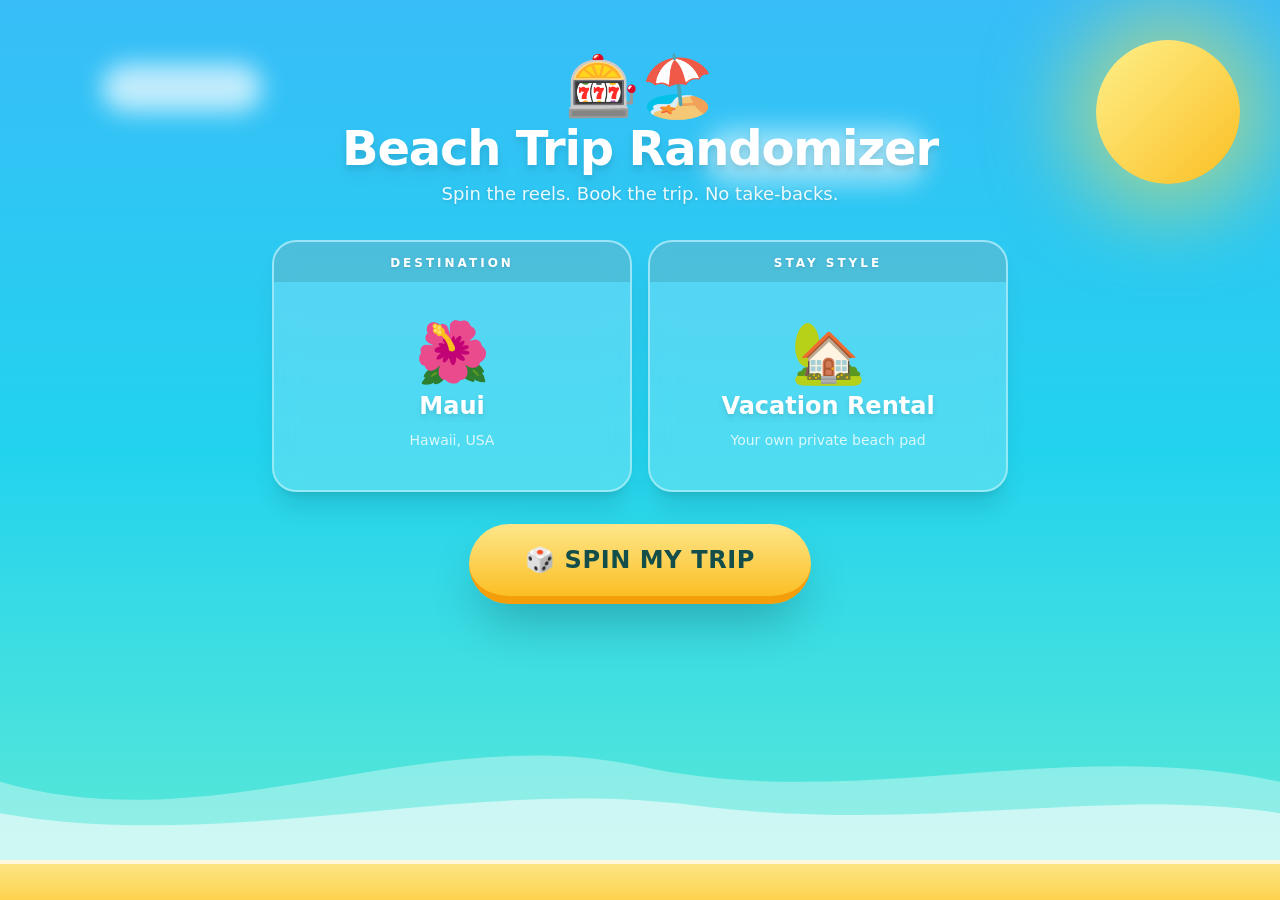
==== index.html @ 6b0c564a "Beach Trip Randomizer fix ce51526 — relative assets, no BrowserRouter" ====
<!doctype html>
<html lang="en">
  <head>
    <meta charset="UTF-8" />
    <meta name="viewport" content="width=device-width, initial-scale=1.0" />
    <title>🏖️ Beach Trip Randomizer</title>
    <script type="module" crossorigin src="./assets/index-5WNlp4XS.js"></script>
    <link rel="stylesheet" crossorigin href="./assets/index-DUVbXfvM.css">
  </head>
  <body>
    <div id="root"></div>
  </body>
</html>
---- assets/index-DUVbXfvM.css ----
*,:before,:after{--tw-border-spacing-x: 0;--tw-border-spacing-y: 0;--tw-translate-x: 0;--tw-translate-y: 0;--tw-rotate: 0;--tw-skew-x: 0;--tw-skew-y: 0;--tw-scale-x: 1;--tw-scale-y: 1;--tw-pan-x: ;--tw-pan-y: ;--tw-pinch-zoom: ;--tw-scroll-snap-strictness: proximity;--tw-gradient-from-position: ;--tw-gradient-via-position: ;--tw-gradient-to-position: ;--tw-ordinal: ;--tw-slashed-zero: ;--tw-numeric-figure: ;--tw-numeric-spacing: ;--tw-numeric-fraction: ;--tw-ring-inset: ;--tw-ring-offset-width: 0px;--tw-ring-offset-color: #fff;--tw-ring-color: rgb(59 130 246 / .5);--tw-ring-offset-shadow: 0 0 #0000;--tw-ring-shadow: 0 0 #0000;--tw-shadow: 0 0 #0000;--tw-shadow-colored: 0 0 #0000;--tw-blur: ;--tw-brightness: ;--tw-contrast: ;--tw-grayscale: ;--tw-hue-rotate: ;--tw-invert: ;--tw-saturate: ;--tw-sepia: ;--tw-drop-shadow: ;--tw-backdrop-blur: ;--tw-backdrop-brightness: ;--tw-backdrop-contrast: ;--tw-backdrop-grayscale: ;--tw-backdrop-hue-rotate: ;--tw-backdrop-invert: ;--tw-backdrop-opacity: ;--tw-backdrop-saturate: ;--tw-backdrop-sepia: ;--tw-contain-size: ;--tw-contain-layout: ;--tw-contain-paint: ;--tw-contain-style: }::backdrop{--tw-border-spacing-x: 0;--tw-border-spacing-y: 0;--tw-translate-x: 0;--tw-translate-y: 0;--tw-rotate: 0;--tw-skew-x: 0;--tw-skew-y: 0;--tw-scale-x: 1;--tw-scale-y: 1;--tw-pan-x: ;--tw-pan-y: ;--tw-pinch-zoom: ;--tw-scroll-snap-strictness: proximity;--tw-gradient-from-position: ;--tw-gradient-via-position: ;--tw-gradient-to-position: ;--tw-ordinal: ;--tw-slashed-zero: ;--tw-numeric-figure: ;--tw-numeric-spacing: ;--tw-numeric-fraction: ;--tw-ring-inset: ;--tw-ring-offset-width: 0px;--tw-ring-offset-color: #fff;--tw-ring-color: rgb(59 130 246 / .5);--tw-ring-offset-shadow: 0 0 #0000;--tw-ring-shadow: 0 0 #0000;--tw-shadow: 0 0 #0000;--tw-shadow-colored: 0 0 #0000;--tw-blur: ;--tw-brightness: ;--tw-contrast: ;--tw-grayscale: ;--tw-hue-rotate: ;--tw-invert: ;--tw-saturate: ;--tw-sepia: ;--tw-drop-shadow: ;--tw-backdrop-blur: ;--tw-backdrop-brightness: ;--tw-backdrop-contrast: ;--tw-backdrop-grayscale: ;--tw-backdrop-hue-rotate: ;--tw-backdrop-invert: ;--tw-backdrop-opacity: ;--tw-backdrop-saturate: ;--tw-backdrop-sepia: ;--tw-contain-size: ;--tw-contain-layout: ;--tw-contain-paint: ;--tw-contain-style: }*,:before,:after{box-sizing:border-box;border-width:0;border-style:solid;border-color:#e5e7eb}:before,:after{--tw-content: ""}html,:host{line-height:1.5;-webkit-text-size-adjust:100%;-moz-tab-size:4;-o-tab-size:4;tab-size:4;font-family:ui-sans-serif,system-ui,sans-serif,"Apple Color Emoji","Segoe UI Emoji",Segoe UI Symbol,"Noto Color Emoji";font-feature-settings:normal;font-variation-settings:normal;-webkit-tap-highlight-color:transparent}body{margin:0;line-height:inherit}hr{height:0;color:inherit;border-top-width:1px}abbr:where([title]){-webkit-text-decoration:underline dotted;text-decoration:underline dotted}h1,h2,h3,h4,h5,h6{font-size:inherit;font-weight:inherit}a{color:inherit;text-decoration:inherit}b,strong{font-weight:bolder}code,kbd,samp,pre{font-family:ui-monospace,SFMono-Regular,Menlo,Monaco,Consolas,Liberation Mono,Courier New,monospace;font-feature-settings:normal;font-variation-settings:normal;font-size:1em}small{font-size:80%}sub,sup{font-size:75%;line-height:0;position:relative;vertical-align:baseline}sub{bottom:-.25em}sup{top:-.5em}table{text-indent:0;border-color:inherit;border-collapse:collapse}button,input,optgroup,select,textarea{font-family:inherit;font-feature-settings:inherit;font-variation-settings:inherit;font-size:100%;font-weight:inherit;line-height:inherit;letter-spacing:inherit;color:inherit;margin:0;padding:0}button,select{text-transform:none}button,input:where([type=button]),input:where([type=reset]),input:where([type=submit]){-webkit-appearance:button;background-color:transparent;background-image:none}:-moz-focusring{outline:auto}:-moz-ui-invalid{box-shadow:none}progress{vertical-align:baseline}::-webkit-inner-spin-button,::-webkit-outer-spin-button{height:auto}[type=search]{-webkit-appearance:textfield;outline-offset:-2px}::-webkit-search-decoration{-webkit-appearance:none}::-webkit-file-upload-button{-webkit-appearance:button;font:inherit}summary{display:list-item}blockquote,dl,dd,h1,h2,h3,h4,h5,h6,hr,figure,p,pre{margin:0}fieldset{margin:0;padding:0}legend{padding:0}ol,ul,menu{list-style:none;margin:0;padding:0}dialog{padding:0}textarea{resize:vertical}input::-moz-placeholder,textarea::-moz-placeholder{opacity:1;color:#9ca3af}input::placeholder,textarea::placeholder{opacity:1;color:#9ca3af}button,[role=button]{cursor:pointer}:disabled{cursor:default}img,svg,video,canvas,audio,iframe,embed,object{display:block;vertical-align:middle}img,video{max-width:100%;height:auto}[hidden]:where(:not([hidden=until-found])){display:none}:root{--background: 0 0% 100%;--foreground: 240 10% 3.9%;--card: 0 0% 100%;--card-foreground: 240 10% 3.9%;--popover: 0 0% 100%;--popover-foreground: 240 10% 3.9%;--primary: 240 5.9% 10%;--primary-foreground: 0 0% 98%;--secondary: 240 4.8% 95.9%;--secondary-foreground: 240 5.9% 10%;--muted: 240 4.8% 95.9%;--muted-foreground: 240 3.8% 46.1%;--accent: 240 4.8% 95.9%;--accent-foreground: 240 5.9% 10%;--destructive: 0 84.2% 60.2%;--destructive-foreground: 0 0% 98%;--border: 240 5.9% 90%;--input: 240 5.9% 90%;--ring: 240 5.9% 10%;--radius: .625rem;--sidebar-background: 0 0% 98%;--sidebar-foreground: 240 5.3% 26.1%;--sidebar-primary: 240 5.9% 10%;--sidebar-primary-foreground: 0 0% 98%;--sidebar-accent: 240 4.8% 95.9%;--sidebar-accent-foreground: 240 5.9% 10%;--sidebar-border: 220 13% 91%;--sidebar-ring: 217.2 91.2% 59.8%}.dark{--background: 240 10% 3.9%;--foreground: 0 0% 98%;--card: 240 10% 3.9%;--card-foreground: 0 0% 98%;--popover: 240 10% 3.9%;--popover-foreground: 0 0% 98%;--primary: 0 0% 98%;--primary-foreground: 240 5.9% 10%;--secondary: 240 3.7% 15.9%;--secondary-foreground: 0 0% 98%;--muted: 240 3.7% 15.9%;--muted-foreground: 240 5% 64.9%;--accent: 240 3.7% 15.9%;--accent-foreground: 0 0% 98%;--destructive: 0 62.8% 30.6%;--destructive-foreground: 0 0% 98%;--border: 240 3.7% 15.9%;--input: 240 3.7% 15.9%;--ring: 240 4.9% 83.9%;--sidebar-background: 240 5.9% 10%;--sidebar-foreground: 240 4.8% 95.9%;--sidebar-primary: 224.3 76.3% 48%;--sidebar-primary-foreground: 0 0% 100%;--sidebar-accent: 240 3.7% 15.9%;--sidebar-accent-foreground: 240 4.8% 95.9%;--sidebar-border: 240 3.7% 15.9%;--sidebar-ring: 217.2 91.2% 59.8%}*{border-color:hsl(var(--border))}body{background-color:hsl(var(--background));color:hsl(var(--foreground))}.sr-only{position:absolute;width:1px;height:1px;padding:0;margin:-1px;overflow:hidden;clip:rect(0,0,0,0);white-space:nowrap;border-width:0}.pointer-events-none{pointer-events:none}.visible{visibility:visible}.invisible{visibility:hidden}.fixed{position:fixed}.absolute{position:absolute}.relative{position:relative}.inset-0{inset:0}.inset-x-0{left:0;right:0}.inset-y-0{top:0;bottom:0}.-bottom-12{bottom:-3rem}.-left-12{left:-3rem}.-right-12{right:-3rem}.-top-12{top:-3rem}.bottom-0{bottom:0}.left-0{left:0}.left-1\/2{left:50%}.left-2{left:.5rem}.left-\[50\%\]{left:50%}.left-\[55\%\]{left:55%}.left-\[8\%\]{left:8%}.right-0{right:0}.right-1{right:.25rem}.right-10{right:2.5rem}.right-2{right:.5rem}.right-3{right:.75rem}.right-4{right:1rem}.top-0{top:0}.top-1\.5{top:.375rem}.top-1\/2{top:50%}.top-10{top:2.5rem}.top-16{top:4rem}.top-3\.5{top:.875rem}.top-32{top:8rem}.top-4{top:1rem}.top-\[1px\]{top:1px}.top-\[50\%\]{top:50%}.top-\[60\%\]{top:60%}.top-full{top:100%}.isolate{isolation:isolate}.z-10{z-index:10}.z-20{z-index:20}.z-50{z-index:50}.z-\[1\]{z-index:1}.order-first{order:-9999}.order-last{order:9999}.col-start-2{grid-column-start:2}.row-span-2{grid-row:span 2 / span 2}.row-start-1{grid-row-start:1}.\!m-0{margin:0!important}.-mx-1{margin-left:-.25rem;margin-right:-.25rem}.-my-2{margin-top:-.5rem;margin-bottom:-.5rem}.mx-2{margin-left:.5rem;margin-right:.5rem}.mx-3\.5{margin-left:.875rem;margin-right:.875rem}.mx-auto{margin-left:auto;margin-right:auto}.my-0{margin-top:0;margin-bottom:0}.my-0\.5{margin-top:.125rem;margin-bottom:.125rem}.my-1{margin-top:.25rem;margin-bottom:.25rem}.-ml-4{margin-left:-1rem}.-mt-1{margin-top:-.25rem}.-mt-4{margin-top:-1rem}.mb-2{margin-bottom:.5rem}.mb-3{margin-bottom:.75rem}.ml-1{margin-left:.25rem}.ml-4{margin-left:1rem}.ml-auto{margin-left:auto}.mt-1\.5{margin-top:.375rem}.mt-2{margin-top:.5rem}.mt-3{margin-top:.75rem}.mt-4{margin-top:1rem}.mt-5{margin-top:1.25rem}.mt-6{margin-top:1.5rem}.mt-8{margin-top:2rem}.mt-auto{margin-top:auto}.line-clamp-1{overflow:hidden;display:-webkit-box;-webkit-box-orient:vertical;-webkit-line-clamp:1}.line-clamp-2{overflow:hidden;display:-webkit-box;-webkit-box-orient:vertical;-webkit-line-clamp:2}.block{display:block}.inline-block{display:inline-block}.flex{display:flex}.inline-flex{display:inline-flex}.table{display:table}.table-caption{display:table-caption}.table-cell{display:table-cell}.table-row{display:table-row}.grid{display:grid}.hidden{display:none}.aspect-square{aspect-ratio:1 / 1}.aspect-video{aspect-ratio:16 / 9}.size-10{width:2.5rem;height:2.5rem}.size-2{width:.5rem;height:.5rem}.size-2\.5{width:.625rem;height:.625rem}.size-3{width:.75rem;height:.75rem}.size-3\.5{width:.875rem;height:.875rem}.size-4{width:1rem;height:1rem}.size-6{width:1.5rem;height:1.5rem}.size-7{width:1.75rem;height:1.75rem}.size-8{width:2rem;height:2rem}.size-9{width:2.25rem;height:2.25rem}.size-auto{width:auto;height:auto}.size-full{width:100%;height:100%}.h-1\.5{height:.375rem}.h-10{height:2.5rem}.h-12{height:3rem}.h-14{height:3.5rem}.h-2{height:.5rem}.h-2\.5{height:.625rem}.h-28{height:7rem}.h-32{height:8rem}.h-4{height:1rem}.h-5{height:1.25rem}.h-6{height:1.5rem}.h-7{height:1.75rem}.h-8{height:2rem}.h-9{height:2.25rem}.h-\[1\.15rem\]{height:1.15rem}.h-\[calc\(100\%-1px\)\]{height:calc(100% - 1px)}.h-\[var\(--radix-navigation-menu-viewport-height\)\]{height:var(--radix-navigation-menu-viewport-height)}.h-\[var\(--radix-select-trigger-height\)\]{height:var(--radix-select-trigger-height)}.h-auto{height:auto}.h-full{height:100%}.h-px{height:1px}.h-svh{height:100svh}.max-h-\[300px\]{max-height:300px}.min-h-0{min-height:0px}.min-h-16{min-height:4rem}.min-h-4{min-height:1rem}.min-h-\[148px\]{min-height:148px}.min-h-screen{min-height:100vh}.min-h-svh{min-height:100svh}.w-0{width:0px}.w-1{width:.25rem}.w-2{width:.5rem}.w-2\.5{width:.625rem}.w-28{width:7rem}.w-3{width:.75rem}.w-3\/4{width:75%}.w-4{width:1rem}.w-40{width:10rem}.w-5{width:1.25rem}.w-56{width:14rem}.w-64{width:16rem}.w-72{width:18rem}.w-8{width:2rem}.w-9{width:2.25rem}.w-\[100px\]{width:100px}.w-auto{width:auto}.w-fit{width:-moz-fit-content;width:fit-content}.w-full{width:100%}.w-max{width:-moz-max-content;width:max-content}.w-px{width:1px}.min-w-0{min-width:0px}.min-w-10{min-width:2.5rem}.min-w-5{min-width:1.25rem}.min-w-8{min-width:2rem}.min-w-9{min-width:2.25rem}.min-w-\[12rem\]{min-width:12rem}.min-w-\[8rem\]{min-width:8rem}.min-w-\[var\(--radix-select-trigger-width\)\]{min-width:var(--radix-select-trigger-width)}.max-w-3xl{max-width:48rem}.max-w-\[calc\(100\%-2rem\)\]{max-width:calc(100% - 2rem)}.max-w-max{max-width:-moz-max-content;max-width:max-content}.max-w-md{max-width:28rem}.max-w-sm{max-width:24rem}.flex-1{flex:1 1 0%}.shrink-0{flex-shrink:0}.grow{flex-grow:1}.grow-0{flex-grow:0}.basis-full{flex-basis:100%}.caption-bottom{caption-side:bottom}.border-collapse{border-collapse:collapse}.-translate-x-1\/2{--tw-translate-x: -50%;transform:translate(var(--tw-translate-x),var(--tw-translate-y)) rotate(var(--tw-rotate)) skew(var(--tw-skew-x)) skewY(var(--tw-skew-y)) scaleX(var(--tw-scale-x)) scaleY(var(--tw-scale-y))}.-translate-x-px{--tw-translate-x: -1px;transform:translate(var(--tw-translate-x),var(--tw-translate-y)) rotate(var(--tw-rotate)) skew(var(--tw-skew-x)) skewY(var(--tw-skew-y)) scaleX(var(--tw-scale-x)) scaleY(var(--tw-scale-y))}.-translate-y-1\/2{--tw-translate-y: -50%;transform:translate(var(--tw-translate-x),var(--tw-translate-y)) rotate(var(--tw-rotate)) skew(var(--tw-skew-x)) skewY(var(--tw-skew-y)) scaleX(var(--tw-scale-x)) scaleY(var(--tw-scale-y))}.translate-x-\[-50\%\]{--tw-translate-x: -50%;transform:translate(var(--tw-translate-x),var(--tw-translate-y)) rotate(var(--tw-rotate)) skew(var(--tw-skew-x)) skewY(var(--tw-skew-y)) scaleX(var(--tw-scale-x)) scaleY(var(--tw-scale-y))}.translate-x-px{--tw-translate-x: 1px;transform:translate(var(--tw-translate-x),var(--tw-translate-y)) rotate(var(--tw-rotate)) skew(var(--tw-skew-x)) skewY(var(--tw-skew-y)) scaleX(var(--tw-scale-x)) scaleY(var(--tw-scale-y))}.translate-y-0\.5{--tw-translate-y: .125rem;transform:translate(var(--tw-translate-x),var(--tw-translate-y)) rotate(var(--tw-rotate)) skew(var(--tw-skew-x)) skewY(var(--tw-skew-y)) scaleX(var(--tw-scale-x)) scaleY(var(--tw-scale-y))}.translate-y-\[-50\%\]{--tw-translate-y: -50%;transform:translate(var(--tw-translate-x),var(--tw-translate-y)) rotate(var(--tw-rotate)) skew(var(--tw-skew-x)) skewY(var(--tw-skew-y)) scaleX(var(--tw-scale-x)) scaleY(var(--tw-scale-y))}.translate-y-\[calc\(-50\%_-_2px\)\]{--tw-translate-y: calc(-50% - 2px) ;transform:translate(var(--tw-translate-x),var(--tw-translate-y)) rotate(var(--tw-rotate)) skew(var(--tw-skew-x)) skewY(var(--tw-skew-y)) scaleX(var(--tw-scale-x)) scaleY(var(--tw-scale-y))}.rotate-45{--tw-rotate: 45deg;transform:translate(var(--tw-translate-x),var(--tw-translate-y)) rotate(var(--tw-rotate)) skew(var(--tw-skew-x)) skewY(var(--tw-skew-y)) scaleX(var(--tw-scale-x)) scaleY(var(--tw-scale-y))}.rotate-90{--tw-rotate: 90deg;transform:translate(var(--tw-translate-x),var(--tw-translate-y)) rotate(var(--tw-rotate)) skew(var(--tw-skew-x)) skewY(var(--tw-skew-y)) scaleX(var(--tw-scale-x)) scaleY(var(--tw-scale-y))}.transform{transform:translate(var(--tw-translate-x),var(--tw-translate-y)) rotate(var(--tw-rotate)) skew(var(--tw-skew-x)) skewY(var(--tw-skew-y)) scaleX(var(--tw-scale-x)) scaleY(var(--tw-scale-y))}.animate-\[drift_26s_linear_infinite\]{animation:drift 26s linear infinite}.animate-\[drift_38s_linear_infinite\]{animation:drift 38s linear infinite}@keyframes caret-blink{0%,70%,to{opacity:1}20%,50%{opacity:0}}.animate-caret-blink{animation:caret-blink 1.25s ease-out infinite}@keyframes pulse{50%{opacity:.5}}.animate-pulse{animation:pulse 2s cubic-bezier(.4,0,.6,1) infinite}@keyframes spin{to{transform:rotate(360deg)}}.animate-spin{animation:spin 1s linear infinite}.cursor-default{cursor:default}.cursor-pointer{cursor:pointer}.cursor-text{cursor:text}.cursor-wait{cursor:wait}.touch-none{touch-action:none}.select-none{-webkit-user-select:none;-moz-user-select:none;user-select:none}.resize-none{resize:none}.scroll-my-1{scroll-margin-top:.25rem;scroll-margin-bottom:.25rem}.scroll-py-1{scroll-padding-top:.25rem;scroll-padding-bottom:.25rem}.list-disc{list-style-type:disc}.list-none{list-style-type:none}.auto-rows-min{grid-auto-rows:min-content}.grid-cols-\[0_1fr\]{grid-template-columns:0 1fr}.grid-rows-\[auto_auto\]{grid-template-rows:auto auto}.flex-row{flex-direction:row}.flex-col{flex-direction:column}.flex-col-reverse{flex-direction:column-reverse}.flex-wrap{flex-wrap:wrap}.place-content-center{place-content:center}.items-start{align-items:flex-start}.items-end{align-items:flex-end}.items-center{align-items:center}.items-stretch{align-items:stretch}.justify-start{justify-content:flex-start}.justify-center{justify-content:center}.justify-between{justify-content:space-between}.justify-items-start{justify-items:start}.gap-0\.5{gap:.125rem}.gap-1{gap:.25rem}.gap-1\.5{gap:.375rem}.gap-2{gap:.5rem}.gap-2\.5{gap:.625rem}.gap-3{gap:.75rem}.gap-4{gap:1rem}.gap-6{gap:1.5rem}.gap-7{gap:1.75rem}.gap-\[--spacing\(var\(--gap\)\)\]{gap:var(--spacing(var(--gap)))}.gap-y-0\.5{row-gap:.125rem}.self-start{align-self:flex-start}.self-stretch{align-self:stretch}.justify-self-end{justify-self:end}.overflow-auto{overflow:auto}.overflow-hidden{overflow:hidden}.overflow-x-auto{overflow-x:auto}.overflow-y-auto{overflow-y:auto}.overflow-x-hidden{overflow-x:hidden}.whitespace-nowrap{white-space:nowrap}.text-balance{text-wrap:balance}.break-words{overflow-wrap:break-word}.rounded-2xl{border-radius:1rem}.rounded-3xl{border-radius:1.5rem}.rounded-\[2px\]{border-radius:2px}.rounded-\[4px\]{border-radius:4px}.rounded-\[calc\(var\(--radius\)-5px\)\]{border-radius:calc(var(--radius) - 5px)}.rounded-\[inherit\]{border-radius:inherit}.rounded-full{border-radius:9999px}.rounded-lg{border-radius:var(--radius)}.rounded-md{border-radius:calc(var(--radius) - 2px)}.rounded-none{border-radius:0}.rounded-sm{border-radius:calc(var(--radius) - 4px)}.rounded-xl{border-radius:calc(var(--radius) + 4px)}.rounded-xs{border-radius:calc(var(--radius) - 6px)}.rounded-l-md{border-top-left-radius:calc(var(--radius) - 2px);border-bottom-left-radius:calc(var(--radius) - 2px)}.rounded-r-md{border-top-right-radius:calc(var(--radius) - 2px);border-bottom-right-radius:calc(var(--radius) - 2px)}.rounded-tl-sm{border-top-left-radius:calc(var(--radius) - 4px)}.border{border-width:1px}.border-0{border-width:0px}.border-2{border-width:2px}.border-4{border-width:4px}.border-\[1\.5px\]{border-width:1.5px}.border-y{border-top-width:1px;border-bottom-width:1px}.border-b{border-bottom-width:1px}.border-b-8{border-bottom-width:8px}.border-l{border-left-width:1px}.border-r{border-right-width:1px}.border-t{border-top-width:1px}.border-dashed{border-style:dashed}.border-amber-300{--tw-border-opacity: 1;border-color:rgb(252 211 77 / var(--tw-border-opacity, 1))}.border-amber-500{--tw-border-opacity: 1;border-color:rgb(245 158 11 / var(--tw-border-opacity, 1))}.border-border{border-color:hsl(var(--border))}.border-border\/50{border-color:hsl(var(--border) / .5)}.border-input{border-color:hsl(var(--input))}.border-primary{border-color:hsl(var(--primary))}.border-sidebar-border{border-color:hsl(var(--sidebar-border))}.border-transparent{border-color:transparent}.border-white\/40{border-color:#fff6}.border-l-transparent{border-left-color:transparent}.border-t-transparent{border-top-color:transparent}.bg-accent{background-color:hsl(var(--accent))}.bg-amber-100{--tw-bg-opacity: 1;background-color:rgb(254 243 199 / var(--tw-bg-opacity, 1))}.bg-amber-200\/70{background-color:#fde68ab3}.bg-background{background-color:hsl(var(--background))}.bg-black\/10{background-color:#0000001a}.bg-black\/50{background-color:#00000080}.bg-border{background-color:hsl(var(--border))}.bg-card{background-color:hsl(var(--card))}.bg-cyan-100{--tw-bg-opacity: 1;background-color:rgb(207 250 254 / var(--tw-bg-opacity, 1))}.bg-destructive{--tw-bg-opacity: 1;background-color:hsl(var(--destructive) / var(--tw-bg-opacity, 1))}.bg-foreground{background-color:hsl(var(--foreground))}.bg-input{background-color:hsl(var(--input))}.bg-muted{background-color:hsl(var(--muted))}.bg-muted\/50{background-color:hsl(var(--muted) / .5)}.bg-popover{background-color:hsl(var(--popover))}.bg-primary{background-color:hsl(var(--primary))}.bg-primary\/20{background-color:hsl(var(--primary) / .2)}.bg-secondary{background-color:hsl(var(--secondary))}.bg-sidebar{background-color:hsl(var(--sidebar-background))}.bg-sidebar-border{background-color:hsl(var(--sidebar-border))}.bg-teal-500{--tw-bg-opacity: 1;background-color:rgb(20 184 166 / var(--tw-bg-opacity, 1))}.bg-transparent{background-color:transparent}.bg-white{--tw-bg-opacity: 1;background-color:rgb(255 255 255 / var(--tw-bg-opacity, 1))}.bg-white\/20{background-color:#fff3}.bg-white\/25{background-color:#ffffff40}.bg-white\/50{background-color:#ffffff80}.bg-white\/70{background-color:#ffffffb3}.bg-white\/95{background-color:#fffffff2}.bg-gradient-to-b{background-image:linear-gradient(to bottom,var(--tw-gradient-stops))}.bg-gradient-to-br{background-image:linear-gradient(to bottom right,var(--tw-gradient-stops))}.bg-gradient-to-r{background-image:linear-gradient(to right,var(--tw-gradient-stops))}.from-amber-200{--tw-gradient-from: #fde68a var(--tw-gradient-from-position);--tw-gradient-to: rgb(253 230 138 / 0) var(--tw-gradient-to-position);--tw-gradient-stops: var(--tw-gradient-from), var(--tw-gradient-to)}.from-sky-400{--tw-gradient-from: #38bdf8 var(--tw-gradient-from-position);--tw-gradient-to: rgb(56 189 248 / 0) var(--tw-gradient-to-position);--tw-gradient-stops: var(--tw-gradient-from), var(--tw-gradient-to)}.from-teal-500{--tw-gradient-from: #14b8a6 var(--tw-gradient-from-position);--tw-gradient-to: rgb(20 184 166 / 0) var(--tw-gradient-to-position);--tw-gradient-stops: var(--tw-gradient-from), var(--tw-gradient-to)}.from-yellow-200{--tw-gradient-from: #fef08a var(--tw-gradient-from-position);--tw-gradient-to: rgb(254 240 138 / 0) var(--tw-gradient-to-position);--tw-gradient-stops: var(--tw-gradient-from), var(--tw-gradient-to)}.via-cyan-400{--tw-gradient-to: rgb(34 211 238 / 0) var(--tw-gradient-to-position);--tw-gradient-stops: var(--tw-gradient-from), #22d3ee var(--tw-gradient-via-position), var(--tw-gradient-to)}.to-amber-300{--tw-gradient-to: #fcd34d var(--tw-gradient-to-position)}.to-amber-400{--tw-gradient-to: #fbbf24 var(--tw-gradient-to-position)}.to-cyan-500{--tw-gradient-to: #06b6d4 var(--tw-gradient-to-position)}.to-teal-300{--tw-gradient-to: #5eead4 var(--tw-gradient-to-position)}.fill-current{fill:currentColor}.fill-foreground{fill:hsl(var(--foreground))}.fill-primary{fill:hsl(var(--primary))}.p-0{padding:0}.p-1{padding:.25rem}.p-2{padding:.5rem}.p-3{padding:.75rem}.p-4{padding:1rem}.p-6{padding:1.5rem}.p-\[3px\]{padding:3px}.p-px{padding:1px}.px-1{padding-left:.25rem;padding-right:.25rem}.px-1\.5{padding-left:.375rem;padding-right:.375rem}.px-14{padding-left:3.5rem;padding-right:3.5rem}.px-2{padding-left:.5rem;padding-right:.5rem}.px-2\.5{padding-left:.625rem;padding-right:.625rem}.px-3{padding-left:.75rem;padding-right:.75rem}.px-4{padding-left:1rem;padding-right:1rem}.px-5{padding-left:1.25rem;padding-right:1.25rem}.px-6{padding-left:1.5rem;padding-right:1.5rem}.py-0\.5{padding-top:.125rem;padding-bottom:.125rem}.py-1{padding-top:.25rem;padding-bottom:.25rem}.py-1\.5{padding-top:.375rem;padding-bottom:.375rem}.py-2{padding-top:.5rem;padding-bottom:.5rem}.py-2\.5{padding-top:.625rem;padding-bottom:.625rem}.py-3{padding-top:.75rem;padding-bottom:.75rem}.py-4{padding-top:1rem;padding-bottom:1rem}.py-5{padding-top:1.25rem;padding-bottom:1.25rem}.py-6{padding-top:1.5rem;padding-bottom:1.5rem}.py-8{padding-top:2rem;padding-bottom:2rem}.pb-3{padding-bottom:.75rem}.pb-4{padding-bottom:1rem}.pb-48{padding-bottom:12rem}.pl-2{padding-left:.5rem}.pl-3{padding-left:.75rem}.pl-4{padding-left:1rem}.pl-8{padding-left:2rem}.pr-1{padding-right:.25rem}.pr-2{padding-right:.5rem}.pr-2\.5{padding-right:.625rem}.pr-3{padding-right:.75rem}.pr-8{padding-right:2rem}.pt-0{padding-top:0}.pt-10{padding-top:2.5rem}.pt-3{padding-top:.75rem}.pt-4{padding-top:1rem}.text-left{text-align:left}.text-center{text-align:center}.align-middle{vertical-align:middle}.font-mono{font-family:ui-monospace,SFMono-Regular,Menlo,Monaco,Consolas,Liberation Mono,Courier New,monospace}.font-sans{font-family:ui-sans-serif,system-ui,sans-serif,"Apple Color Emoji","Segoe UI Emoji",Segoe UI Symbol,"Noto Color Emoji"}.text-2xl{font-size:1.5rem;line-height:2rem}.text-3xl{font-size:1.875rem;line-height:2.25rem}.text-4xl{font-size:2.25rem;line-height:2.5rem}.text-5xl{font-size:3rem;line-height:1}.text-6xl{font-size:3.75rem;line-height:1}.text-\[0\.8rem\]{font-size:.8rem}.text-base{font-size:1rem;line-height:1.5rem}.text-lg{font-size:1.125rem;line-height:1.75rem}.text-sm{font-size:.875rem;line-height:1.25rem}.text-sm\/relaxed{font-size:.875rem;line-height:1.625}.text-xl{font-size:1.25rem;line-height:1.75rem}.text-xs{font-size:.75rem;line-height:1rem}.font-black{font-weight:900}.font-bold{font-weight:700}.font-extrabold{font-weight:800}.font-medium{font-weight:500}.font-normal{font-weight:400}.font-semibold{font-weight:600}.uppercase{text-transform:uppercase}.tabular-nums{--tw-numeric-spacing: tabular-nums;font-variant-numeric:var(--tw-ordinal) var(--tw-slashed-zero) var(--tw-numeric-figure) var(--tw-numeric-spacing) var(--tw-numeric-fraction)}.leading-none{line-height:1}.leading-normal{line-height:1.5}.leading-snug{line-height:1.375}.leading-tight{line-height:1.25}.tracking-\[0\.25em\]{letter-spacing:.25em}.tracking-tight{letter-spacing:-.025em}.tracking-wide{letter-spacing:.025em}.tracking-widest{letter-spacing:.1em}.text-accent-foreground{color:hsl(var(--accent-foreground))}.text-amber-700{--tw-text-opacity: 1;color:rgb(180 83 9 / var(--tw-text-opacity, 1))}.text-amber-900{--tw-text-opacity: 1;color:rgb(120 53 15 / var(--tw-text-opacity, 1))}.text-background{color:hsl(var(--background))}.text-card-foreground{color:hsl(var(--card-foreground))}.text-current{color:currentColor}.text-cyan-800{--tw-text-opacity: 1;color:rgb(21 94 117 / var(--tw-text-opacity, 1))}.text-destructive{--tw-text-opacity: 1;color:hsl(var(--destructive) / var(--tw-text-opacity, 1))}.text-foreground{color:hsl(var(--foreground))}.text-muted-foreground{color:hsl(var(--muted-foreground))}.text-popover-foreground{color:hsl(var(--popover-foreground))}.text-primary{color:hsl(var(--primary))}.text-primary-foreground{color:hsl(var(--primary-foreground))}.text-secondary-foreground{color:hsl(var(--secondary-foreground))}.text-sidebar-foreground{color:hsl(var(--sidebar-foreground))}.text-sidebar-foreground\/70{color:hsl(var(--sidebar-foreground) / .7)}.text-slate-400{--tw-text-opacity: 1;color:rgb(148 163 184 / var(--tw-text-opacity, 1))}.text-slate-600{--tw-text-opacity: 1;color:rgb(71 85 105 / var(--tw-text-opacity, 1))}.text-slate-800{--tw-text-opacity: 1;color:rgb(30 41 59 / var(--tw-text-opacity, 1))}.text-teal-600{--tw-text-opacity: 1;color:rgb(13 148 136 / var(--tw-text-opacity, 1))}.text-teal-900{--tw-text-opacity: 1;color:rgb(19 78 74 / var(--tw-text-opacity, 1))}.text-white{--tw-text-opacity: 1;color:rgb(255 255 255 / var(--tw-text-opacity, 1))}.text-white\/80{color:#fffc}.text-white\/90{color:#ffffffe6}.underline-offset-4{text-underline-offset:4px}.opacity-0{opacity:0}.opacity-50{opacity:.5}.opacity-70{opacity:.7}.opacity-80{opacity:.8}.shadow{--tw-shadow: 0 1px 3px 0 rgb(0 0 0 / .1), 0 1px 2px -1px rgb(0 0 0 / .1);--tw-shadow-colored: 0 1px 3px 0 var(--tw-shadow-color), 0 1px 2px -1px var(--tw-shadow-color);box-shadow:var(--tw-ring-offset-shadow, 0 0 #0000),var(--tw-ring-shadow, 0 0 #0000),var(--tw-shadow)}.shadow-2xl{--tw-shadow: 0 25px 50px -12px rgb(0 0 0 / .25);--tw-shadow-colored: 0 25px 50px -12px var(--tw-shadow-color);box-shadow:var(--tw-ring-offset-shadow, 0 0 #0000),var(--tw-ring-shadow, 0 0 #0000),var(--tw-shadow)}.shadow-\[0_0_0_1px_hsl\(var\(--sidebar-border\)\)\]{--tw-shadow: 0 0 0 1px hsl(var(--sidebar-border));--tw-shadow-colored: 0 0 0 1px var(--tw-shadow-color);box-shadow:var(--tw-ring-offset-shadow, 0 0 #0000),var(--tw-ring-shadow, 0 0 #0000),var(--tw-shadow)}.shadow-\[0_0_80px_30px_rgba\(253\,224\,71\,0\.5\)\]{--tw-shadow: 0 0 80px 30px rgba(253,224,71,.5);--tw-shadow-colored: 0 0 80px 30px var(--tw-shadow-color);box-shadow:var(--tw-ring-offset-shadow, 0 0 #0000),var(--tw-ring-shadow, 0 0 #0000),var(--tw-shadow)}.shadow-lg{--tw-shadow: 0 10px 15px -3px rgb(0 0 0 / .1), 0 4px 6px -4px rgb(0 0 0 / .1);--tw-shadow-colored: 0 10px 15px -3px var(--tw-shadow-color), 0 4px 6px -4px var(--tw-shadow-color);box-shadow:var(--tw-ring-offset-shadow, 0 0 #0000),var(--tw-ring-shadow, 0 0 #0000),var(--tw-shadow)}.shadow-md{--tw-shadow: 0 4px 6px -1px rgb(0 0 0 / .1), 0 2px 4px -2px rgb(0 0 0 / .1);--tw-shadow-colored: 0 4px 6px -1px var(--tw-shadow-color), 0 2px 4px -2px var(--tw-shadow-color);box-shadow:var(--tw-ring-offset-shadow, 0 0 #0000),var(--tw-ring-shadow, 0 0 #0000),var(--tw-shadow)}.shadow-none{--tw-shadow: 0 0 #0000;--tw-shadow-colored: 0 0 #0000;box-shadow:var(--tw-ring-offset-shadow, 0 0 #0000),var(--tw-ring-shadow, 0 0 #0000),var(--tw-shadow)}.shadow-sm{--tw-shadow: 0 1px 2px 0 rgb(0 0 0 / .05);--tw-shadow-colored: 0 1px 2px 0 var(--tw-shadow-color);box-shadow:var(--tw-ring-offset-shadow, 0 0 #0000),var(--tw-ring-shadow, 0 0 #0000),var(--tw-shadow)}.shadow-xl{--tw-shadow: 0 20px 25px -5px rgb(0 0 0 / .1), 0 8px 10px -6px rgb(0 0 0 / .1);--tw-shadow-colored: 0 20px 25px -5px var(--tw-shadow-color), 0 8px 10px -6px var(--tw-shadow-color);box-shadow:var(--tw-ring-offset-shadow, 0 0 #0000),var(--tw-ring-shadow, 0 0 #0000),var(--tw-shadow)}.shadow-xs{--tw-shadow: 0 1px 2px 0 rgb(0 0 0 / .05);--tw-shadow-colored: 0 1px 2px 0 var(--tw-shadow-color);box-shadow:var(--tw-ring-offset-shadow, 0 0 #0000),var(--tw-ring-shadow, 0 0 #0000),var(--tw-shadow)}.outline-none{outline:2px solid transparent;outline-offset:2px}.outline{outline-style:solid}.ring-0{--tw-ring-offset-shadow: var(--tw-ring-inset) 0 0 0 var(--tw-ring-offset-width) var(--tw-ring-offset-color);--tw-ring-shadow: var(--tw-ring-inset) 0 0 0 calc(0px + var(--tw-ring-offset-width)) var(--tw-ring-color);box-shadow:var(--tw-ring-offset-shadow),var(--tw-ring-shadow),var(--tw-shadow, 0 0 #0000)}.ring-ring\/50{--tw-ring-color: hsl(var(--ring) / .5)}.ring-sidebar-ring{--tw-ring-color: hsl(var(--sidebar-ring))}.ring-offset-background{--tw-ring-offset-color: hsl(var(--background))}.blur-\[1px\]{--tw-blur: blur(1px);filter:var(--tw-blur) var(--tw-brightness) var(--tw-contrast) var(--tw-grayscale) var(--tw-hue-rotate) var(--tw-invert) var(--tw-saturate) var(--tw-sepia) var(--tw-drop-shadow)}.blur-md{--tw-blur: blur(12px);filter:var(--tw-blur) var(--tw-brightness) var(--tw-contrast) var(--tw-grayscale) var(--tw-hue-rotate) var(--tw-invert) var(--tw-saturate) var(--tw-sepia) var(--tw-drop-shadow)}.drop-shadow{--tw-drop-shadow: drop-shadow(0 1px 2px rgb(0 0 0 / .1)) drop-shadow(0 1px 1px rgb(0 0 0 / .06));filter:var(--tw-blur) var(--tw-brightness) var(--tw-contrast) var(--tw-grayscale) var(--tw-hue-rotate) var(--tw-invert) var(--tw-saturate) var(--tw-sepia) var(--tw-drop-shadow)}.drop-shadow-lg{--tw-drop-shadow: drop-shadow(0 10px 8px rgb(0 0 0 / .04)) drop-shadow(0 4px 3px rgb(0 0 0 / .1));filter:var(--tw-blur) var(--tw-brightness) var(--tw-contrast) var(--tw-grayscale) var(--tw-hue-rotate) var(--tw-invert) var(--tw-saturate) var(--tw-sepia) var(--tw-drop-shadow)}.drop-shadow-md{--tw-drop-shadow: drop-shadow(0 4px 3px rgb(0 0 0 / .07)) drop-shadow(0 2px 2px rgb(0 0 0 / .06));filter:var(--tw-blur) var(--tw-brightness) var(--tw-contrast) var(--tw-grayscale) var(--tw-hue-rotate) var(--tw-invert) var(--tw-saturate) var(--tw-sepia) var(--tw-drop-shadow)}.filter{filter:var(--tw-blur) var(--tw-brightness) var(--tw-contrast) var(--tw-grayscale) var(--tw-hue-rotate) var(--tw-invert) var(--tw-saturate) var(--tw-sepia) var(--tw-drop-shadow)}.backdrop-blur{--tw-backdrop-blur: blur(8px);-webkit-backdrop-filter:var(--tw-backdrop-blur) var(--tw-backdrop-brightness) var(--tw-backdrop-contrast) var(--tw-backdrop-grayscale) var(--tw-backdrop-hue-rotate) var(--tw-backdrop-invert) var(--tw-backdrop-opacity) var(--tw-backdrop-saturate) var(--tw-backdrop-sepia);backdrop-filter:var(--tw-backdrop-blur) var(--tw-backdrop-brightness) var(--tw-backdrop-contrast) var(--tw-backdrop-grayscale) var(--tw-backdrop-hue-rotate) var(--tw-backdrop-invert) var(--tw-backdrop-opacity) var(--tw-backdrop-saturate) var(--tw-backdrop-sepia)}.backdrop-blur-md{--tw-backdrop-blur: blur(12px);-webkit-backdrop-filter:var(--tw-backdrop-blur) var(--tw-backdrop-brightness) var(--tw-backdrop-contrast) var(--tw-backdrop-grayscale) var(--tw-backdrop-hue-rotate) var(--tw-backdrop-invert) var(--tw-backdrop-opacity) var(--tw-backdrop-saturate) var(--tw-backdrop-sepia);backdrop-filter:var(--tw-backdrop-blur) var(--tw-backdrop-brightness) var(--tw-backdrop-contrast) var(--tw-backdrop-grayscale) var(--tw-backdrop-hue-rotate) var(--tw-backdrop-invert) var(--tw-backdrop-opacity) var(--tw-backdrop-saturate) var(--tw-backdrop-sepia)}.backdrop-blur-sm{--tw-backdrop-blur: blur(4px);-webkit-backdrop-filter:var(--tw-backdrop-blur) var(--tw-backdrop-brightness) var(--tw-backdrop-contrast) var(--tw-backdrop-grayscale) var(--tw-backdrop-hue-rotate) var(--tw-backdrop-invert) var(--tw-backdrop-opacity) var(--tw-backdrop-saturate) var(--tw-backdrop-sepia);backdrop-filter:var(--tw-backdrop-blur) var(--tw-backdrop-brightness) var(--tw-backdrop-contrast) var(--tw-backdrop-grayscale) var(--tw-backdrop-hue-rotate) var(--tw-backdrop-invert) var(--tw-backdrop-opacity) var(--tw-backdrop-saturate) var(--tw-backdrop-sepia)}.transition{transition-property:color,background-color,border-color,text-decoration-color,fill,stroke,opacity,box-shadow,transform,filter,backdrop-filter;transition-timing-function:cubic-bezier(.4,0,.2,1);transition-duration:.15s}.transition-\[color\,box-shadow\]{transition-property:color,box-shadow;transition-timing-function:cubic-bezier(.4,0,.2,1);transition-duration:.15s}.transition-\[left\,right\,width\]{transition-property:left,right,width;transition-timing-function:cubic-bezier(.4,0,.2,1);transition-duration:.15s}.transition-\[margin\,opacity\]{transition-property:margin,opacity;transition-timing-function:cubic-bezier(.4,0,.2,1);transition-duration:.15s}.transition-\[width\,height\,padding\]{transition-property:width,height,padding;transition-timing-function:cubic-bezier(.4,0,.2,1);transition-duration:.15s}.transition-\[width\]{transition-property:width;transition-timing-function:cubic-bezier(.4,0,.2,1);transition-duration:.15s}.transition-all{transition-property:all;transition-timing-function:cubic-bezier(.4,0,.2,1);transition-duration:.15s}.transition-colors{transition-property:color,background-color,border-color,text-decoration-color,fill,stroke;transition-timing-function:cubic-bezier(.4,0,.2,1);transition-duration:.15s}.transition-none{transition-property:none}.transition-opacity{transition-property:opacity;transition-timing-function:cubic-bezier(.4,0,.2,1);transition-duration:.15s}.transition-shadow{transition-property:box-shadow;transition-timing-function:cubic-bezier(.4,0,.2,1);transition-duration:.15s}.transition-transform{transition-property:transform;transition-timing-function:cubic-bezier(.4,0,.2,1);transition-duration:.15s}.duration-100{transition-duration:.1s}.duration-1000{transition-duration:1s}.duration-200{transition-duration:.2s}.duration-300{transition-duration:.3s}.ease-in-out{transition-timing-function:cubic-bezier(.4,0,.2,1)}.ease-linear{transition-timing-function:linear}@keyframes enter{0%{opacity:var(--tw-enter-opacity, 1);transform:translate3d(var(--tw-enter-translate-x, 0),var(--tw-enter-translate-y, 0),0) scale3d(var(--tw-enter-scale, 1),var(--tw-enter-scale, 1),var(--tw-enter-scale, 1)) rotate(var(--tw-enter-rotate, 0))}}@keyframes exit{to{opacity:var(--tw-exit-opacity, 1);transform:translate3d(var(--tw-exit-translate-x, 0),var(--tw-exit-translate-y, 0),0) scale3d(var(--tw-exit-scale, 1),var(--tw-exit-scale, 1),var(--tw-exit-scale, 1)) rotate(var(--tw-exit-rotate, 0))}}.animate-in{animation-name:enter;animation-duration:.15s;--tw-enter-opacity: initial;--tw-enter-scale: initial;--tw-enter-rotate: initial;--tw-enter-translate-x: initial;--tw-enter-translate-y: initial}.fade-in-0{--tw-enter-opacity: 0}.zoom-in-95{--tw-enter-scale: .95}.duration-100{animation-duration:.1s}.duration-1000{animation-duration:1s}.duration-200{animation-duration:.2s}.duration-300{animation-duration:.3s}.ease-in-out{animation-timing-function:cubic-bezier(.4,0,.2,1)}.ease-linear{animation-timing-function:linear}.\[--cell-size\:--spacing\(8\)\]{--cell-size: var(--spacing(8))}.selection\:bg-primary *::-moz-selection{background-color:hsl(var(--primary))}.selection\:bg-primary *::selection{background-color:hsl(var(--primary))}.selection\:text-primary-foreground *::-moz-selection{color:hsl(var(--primary-foreground))}.selection\:text-primary-foreground *::selection{color:hsl(var(--primary-foreground))}.selection\:bg-primary::-moz-selection{background-color:hsl(var(--primary))}.selection\:bg-primary::selection{background-color:hsl(var(--primary))}.selection\:text-primary-foreground::-moz-selection{color:hsl(var(--primary-foreground))}.selection\:text-primary-foreground::selection{color:hsl(var(--primary-foreground))}.file\:inline-flex::file-selector-button{display:inline-flex}.file\:h-7::file-selector-button{height:1.75rem}.file\:border-0::file-selector-button{border-width:0px}.file\:bg-transparent::file-selector-button{background-color:transparent}.file\:text-sm::file-selector-button{font-size:.875rem;line-height:1.25rem}.file\:font-medium::file-selector-button{font-weight:500}.file\:text-foreground::file-selector-button{color:hsl(var(--foreground))}.placeholder\:text-muted-foreground::-moz-placeholder{color:hsl(var(--muted-foreground))}.placeholder\:text-muted-foreground::placeholder{color:hsl(var(--muted-foreground))}.after\:absolute:after{content:var(--tw-content);position:absolute}.after\:-inset-2:after{content:var(--tw-content);inset:-.5rem}.after\:inset-y-0:after{content:var(--tw-content);top:0;bottom:0}.after\:left-1\/2:after{content:var(--tw-content);left:50%}.after\:w-1:after{content:var(--tw-content);width:.25rem}.after\:w-\[2px\]:after{content:var(--tw-content);width:2px}.after\:-translate-x-1\/2:after{content:var(--tw-content);--tw-translate-x: -50%;transform:translate(var(--tw-translate-x),var(--tw-translate-y)) rotate(var(--tw-rotate)) skew(var(--tw-skew-x)) skewY(var(--tw-skew-y)) scaleX(var(--tw-scale-x)) scaleY(var(--tw-scale-y))}.first\:rounded-l-md:first-child{border-top-left-radius:calc(var(--radius) - 2px);border-bottom-left-radius:calc(var(--radius) - 2px)}.first\:border-l:first-child{border-left-width:1px}.last\:mt-0:last-child{margin-top:0}.last\:rounded-r-md:last-child{border-top-right-radius:calc(var(--radius) - 2px);border-bottom-right-radius:calc(var(--radius) - 2px)}.last\:border-b-0:last-child{border-bottom-width:0px}.hover\:scale-105:hover{--tw-scale-x: 1.05;--tw-scale-y: 1.05;transform:translate(var(--tw-translate-x),var(--tw-translate-y)) rotate(var(--tw-rotate)) skew(var(--tw-skew-x)) skewY(var(--tw-skew-y)) scaleX(var(--tw-scale-x)) scaleY(var(--tw-scale-y))}.hover\:bg-accent:hover{background-color:hsl(var(--accent))}.hover\:bg-destructive\/90:hover{background-color:hsl(var(--destructive) / .9)}.hover\:bg-muted:hover{background-color:hsl(var(--muted))}.hover\:bg-muted\/50:hover{background-color:hsl(var(--muted) / .5)}.hover\:bg-primary\/90:hover{background-color:hsl(var(--primary) / .9)}.hover\:bg-secondary\/80:hover{background-color:hsl(var(--secondary) / .8)}.hover\:bg-sidebar-accent:hover{background-color:hsl(var(--sidebar-accent))}.hover\:bg-teal-400:hover{--tw-bg-opacity: 1;background-color:rgb(45 212 191 / var(--tw-bg-opacity, 1))}.hover\:from-amber-100:hover{--tw-gradient-from: #fef3c7 var(--tw-gradient-from-position);--tw-gradient-to: rgb(254 243 199 / 0) var(--tw-gradient-to-position);--tw-gradient-stops: var(--tw-gradient-from), var(--tw-gradient-to)}.hover\:to-amber-300:hover{--tw-gradient-to: #fcd34d var(--tw-gradient-to-position)}.hover\:text-accent-foreground:hover{color:hsl(var(--accent-foreground))}.hover\:text-foreground:hover{color:hsl(var(--foreground))}.hover\:text-muted-foreground:hover{color:hsl(var(--muted-foreground))}.hover\:text-sidebar-accent-foreground:hover{color:hsl(var(--sidebar-accent-foreground))}.hover\:underline:hover{text-decoration-line:underline}.hover\:opacity-100:hover{opacity:1}.hover\:shadow-\[0_0_0_1px_hsl\(var\(--sidebar-accent\)\)\]:hover{--tw-shadow: 0 0 0 1px hsl(var(--sidebar-accent));--tw-shadow-colored: 0 0 0 1px var(--tw-shadow-color);box-shadow:var(--tw-ring-offset-shadow, 0 0 #0000),var(--tw-ring-shadow, 0 0 #0000),var(--tw-shadow)}.hover\:ring-4:hover{--tw-ring-offset-shadow: var(--tw-ring-inset) 0 0 0 var(--tw-ring-offset-width) var(--tw-ring-offset-color);--tw-ring-shadow: var(--tw-ring-inset) 0 0 0 calc(4px + var(--tw-ring-offset-width)) var(--tw-ring-color);box-shadow:var(--tw-ring-offset-shadow),var(--tw-ring-shadow),var(--tw-shadow, 0 0 #0000)}.hover\:after\:bg-sidebar-border:hover:after{content:var(--tw-content);background-color:hsl(var(--sidebar-border))}.focus\:z-10:focus{z-index:10}.focus\:bg-accent:focus{background-color:hsl(var(--accent))}.focus\:text-accent-foreground:focus{color:hsl(var(--accent-foreground))}.focus\:ring-2:focus{--tw-ring-offset-shadow: var(--tw-ring-inset) 0 0 0 var(--tw-ring-offset-width) var(--tw-ring-offset-color);--tw-ring-shadow: var(--tw-ring-inset) 0 0 0 calc(2px + var(--tw-ring-offset-width)) var(--tw-ring-color);box-shadow:var(--tw-ring-offset-shadow),var(--tw-ring-shadow),var(--tw-shadow, 0 0 #0000)}.focus\:ring-ring:focus{--tw-ring-color: hsl(var(--ring))}.focus\:ring-offset-2:focus{--tw-ring-offset-width: 2px}.focus-visible\:z-10:focus-visible{z-index:10}.focus-visible\:border-ring:focus-visible{border-color:hsl(var(--ring))}.focus-visible\:outline-1:focus-visible{outline-width:1px}.focus-visible\:outline-ring:focus-visible{outline-color:hsl(var(--ring))}.focus-visible\:ring-0:focus-visible{--tw-ring-offset-shadow: var(--tw-ring-inset) 0 0 0 var(--tw-ring-offset-width) var(--tw-ring-offset-color);--tw-ring-shadow: var(--tw-ring-inset) 0 0 0 calc(0px + var(--tw-ring-offset-width)) var(--tw-ring-color);box-shadow:var(--tw-ring-offset-shadow),var(--tw-ring-shadow),var(--tw-shadow, 0 0 #0000)}.focus-visible\:ring-1:focus-visible{--tw-ring-offset-shadow: var(--tw-ring-inset) 0 0 0 var(--tw-ring-offset-width) var(--tw-ring-offset-color);--tw-ring-shadow: var(--tw-ring-inset) 0 0 0 calc(1px + var(--tw-ring-offset-width)) var(--tw-ring-color);box-shadow:var(--tw-ring-offset-shadow),var(--tw-ring-shadow),var(--tw-shadow, 0 0 #0000)}.focus-visible\:ring-2:focus-visible{--tw-ring-offset-shadow: var(--tw-ring-inset) 0 0 0 var(--tw-ring-offset-width) var(--tw-ring-offset-color);--tw-ring-shadow: var(--tw-ring-inset) 0 0 0 calc(2px + var(--tw-ring-offset-width)) var(--tw-ring-color);box-shadow:var(--tw-ring-offset-shadow),var(--tw-ring-shadow),var(--tw-shadow, 0 0 #0000)}.focus-visible\:ring-4:focus-visible{--tw-ring-offset-shadow: var(--tw-ring-inset) 0 0 0 var(--tw-ring-offset-width) var(--tw-ring-offset-color);--tw-ring-shadow: var(--tw-ring-inset) 0 0 0 calc(4px + var(--tw-ring-offset-width)) var(--tw-ring-color);box-shadow:var(--tw-ring-offset-shadow),var(--tw-ring-shadow),var(--tw-shadow, 0 0 #0000)}.focus-visible\:ring-\[3px\]:focus-visible{--tw-ring-offset-shadow: var(--tw-ring-inset) 0 0 0 var(--tw-ring-offset-width) var(--tw-ring-offset-color);--tw-ring-shadow: var(--tw-ring-inset) 0 0 0 calc(3px + var(--tw-ring-offset-width)) var(--tw-ring-color);box-shadow:var(--tw-ring-offset-shadow),var(--tw-ring-shadow),var(--tw-shadow, 0 0 #0000)}.focus-visible\:ring-destructive\/20:focus-visible{--tw-ring-color: hsl(var(--destructive) / .2)}.focus-visible\:ring-ring:focus-visible{--tw-ring-color: hsl(var(--ring))}.focus-visible\:ring-ring\/50:focus-visible{--tw-ring-color: hsl(var(--ring) / .5)}.focus-visible\:ring-offset-1:focus-visible{--tw-ring-offset-width: 1px}.active\:bg-sidebar-accent:active{background-color:hsl(var(--sidebar-accent))}.active\:text-sidebar-accent-foreground:active{color:hsl(var(--sidebar-accent-foreground))}.disabled\:pointer-events-none:disabled{pointer-events:none}.disabled\:cursor-not-allowed:disabled{cursor:not-allowed}.disabled\:opacity-50:disabled{opacity:.5}.group\/menu-item:focus-within .group-focus-within\/menu-item\:opacity-100{opacity:1}.group\/menu-item:hover .group-hover\/menu-item\:opacity-100{opacity:1}.peer\/menu-button:hover~.peer-hover\/menu-button\:text-sidebar-accent-foreground{color:hsl(var(--sidebar-accent-foreground))}.peer:disabled~.peer-disabled\:cursor-not-allowed{cursor:not-allowed}.peer:disabled~.peer-disabled\:opacity-50{opacity:.5}.has-\[\>button\]\:ml-\[-0\.45rem\]:has(>button){margin-left:-.45rem}.has-\[\>button\]\:mr-\[-0\.45rem\]:has(>button){margin-right:-.45rem}.has-\[\>kbd\]\:ml-\[-0\.35rem\]:has(>kbd){margin-left:-.35rem}.has-\[\>kbd\]\:mr-\[-0\.35rem\]:has(>kbd){margin-right:-.35rem}.has-\[\>\[data-align\=block-end\]\]\:h-auto:has(>[data-align=block-end]){height:auto}.has-\[\>\[data-align\=block-start\]\]\:h-auto:has(>[data-align=block-start]){height:auto}.has-\[\>textarea\]\:h-auto:has(>textarea){height:auto}.has-\[\>\[data-slot\=field\]\]\:w-full:has(>[data-slot=field]){width:100%}.has-\[\>svg\]\:grid-cols-\[calc\(var\(--spacing\)\*4\)_1fr\]:has(>svg){grid-template-columns:calc(var(--spacing) * 4) 1fr}.has-\[\>\[data-align\=block-end\]\]\:flex-col:has(>[data-align=block-end]){flex-direction:column}.has-\[\>\[data-align\=block-start\]\]\:flex-col:has(>[data-align=block-start]){flex-direction:column}.has-\[\>\[data-slot\=field\]\]\:flex-col:has(>[data-slot=field]){flex-direction:column}.has-\[\>\[data-slot\=field-content\]\]\:items-start:has(>[data-slot=field-content]){align-items:flex-start}.has-\[\>\[data-slot\=button-group\]\]\:gap-2:has(>[data-slot=button-group]){gap:.5rem}.has-\[\>\[data-slot\=checkbox-group\]\]\:gap-3:has(>[data-slot=checkbox-group]){gap:.75rem}.has-\[\>\[data-slot\=radio-group\]\]\:gap-3:has(>[data-slot=radio-group]){gap:.75rem}.has-\[\>svg\]\:gap-x-3:has(>svg){-moz-column-gap:.75rem;column-gap:.75rem}.has-\[\>\[data-slot\=field\]\]\:rounded-md:has(>[data-slot=field]){border-radius:calc(var(--radius) - 2px)}.has-\[\>\[data-slot\=field\]\]\:border:has(>[data-slot=field]){border-width:1px}.has-\[\[data-slot\=input-group-control\]\:focus-visible\]\:border-ring:has([data-slot=input-group-control]:focus-visible){border-color:hsl(var(--ring))}.has-\[\[data-slot\]\[aria-invalid\=true\]\]\:border-destructive:has([data-slot][aria-invalid=true]){--tw-border-opacity: 1;border-color:hsl(var(--destructive) / var(--tw-border-opacity, 1))}.has-\[\>svg\]\:p-0:has(>svg){padding:0}.has-\[\>svg\]\:px-2:has(>svg){padding-left:.5rem;padding-right:.5rem}.has-\[\>svg\]\:px-2\.5:has(>svg){padding-left:.625rem;padding-right:.625rem}.has-\[\>svg\]\:px-3:has(>svg){padding-left:.75rem;padding-right:.75rem}.has-\[\>svg\]\:px-4:has(>svg){padding-left:1rem;padding-right:1rem}.has-\[\[data-slot\=input-group-control\]\:focus-visible\]\:ring-\[3px\]:has([data-slot=input-group-control]:focus-visible){--tw-ring-offset-shadow: var(--tw-ring-inset) 0 0 0 var(--tw-ring-offset-width) var(--tw-ring-offset-color);--tw-ring-shadow: var(--tw-ring-inset) 0 0 0 calc(3px + var(--tw-ring-offset-width)) var(--tw-ring-color);box-shadow:var(--tw-ring-offset-shadow),var(--tw-ring-shadow),var(--tw-shadow, 0 0 #0000)}.has-\[\[data-slot\=input-group-control\]\:focus-visible\]\:ring-ring\/50:has([data-slot=input-group-control]:focus-visible){--tw-ring-color: hsl(var(--ring) / .5)}.has-\[\[data-slot\]\[aria-invalid\=true\]\]\:ring-destructive\/20:has([data-slot][aria-invalid=true]){--tw-ring-color: hsl(var(--destructive) / .2)}.group\/item:has([data-slot=item-description]) .group-has-\[\[data-slot\=item-description\]\]\/item\:translate-y-0\.5{--tw-translate-y: .125rem;transform:translate(var(--tw-translate-x),var(--tw-translate-y)) rotate(var(--tw-rotate)) skew(var(--tw-skew-x)) skewY(var(--tw-skew-y)) scaleX(var(--tw-scale-x)) scaleY(var(--tw-scale-y))}.group\/item:has([data-slot=item-description]) .group-has-\[\[data-slot\=item-description\]\]\/item\:self-start{align-self:flex-start}.group\/field:has([data-orientation=horizontal]) .group-has-\[\[data-orientation\=horizontal\]\]\/field\:text-balance{text-wrap:balance}.group\/input-group:has(>input) .group-has-\[\>input\]\/input-group\:pb-2\.5{padding-bottom:.625rem}.group\/input-group:has(>input) .group-has-\[\>input\]\/input-group\:pt-2\.5{padding-top:.625rem}.aria-disabled\:pointer-events-none[aria-disabled=true]{pointer-events:none}.aria-disabled\:opacity-50[aria-disabled=true]{opacity:.5}.aria-selected\:text-muted-foreground[aria-selected=true]{color:hsl(var(--muted-foreground))}.data-\[disabled\=true\]\:pointer-events-none[data-disabled=true],.data-\[disabled\]\:pointer-events-none[data-disabled]{pointer-events:none}.data-\[vaul-drawer-direction\=bottom\]\:inset-x-0[data-vaul-drawer-direction=bottom]{left:0;right:0}.data-\[vaul-drawer-direction\=left\]\:inset-y-0[data-vaul-drawer-direction=left],.data-\[vaul-drawer-direction\=right\]\:inset-y-0[data-vaul-drawer-direction=right]{top:0;bottom:0}.data-\[vaul-drawer-direction\=top\]\:inset-x-0[data-vaul-drawer-direction=top]{left:0;right:0}.data-\[vaul-drawer-direction\=bottom\]\:bottom-0[data-vaul-drawer-direction=bottom]{bottom:0}.data-\[vaul-drawer-direction\=left\]\:left-0[data-vaul-drawer-direction=left]{left:0}.data-\[vaul-drawer-direction\=right\]\:right-0[data-vaul-drawer-direction=right]{right:0}.data-\[vaul-drawer-direction\=top\]\:top-0[data-vaul-drawer-direction=top]{top:0}.data-\[active\=true\]\:z-10[data-active=true]{z-index:10}.data-\[vaul-drawer-direction\=bottom\]\:mt-24[data-vaul-drawer-direction=bottom]{margin-top:6rem}.data-\[vaul-drawer-direction\=top\]\:mb-24[data-vaul-drawer-direction=top]{margin-bottom:6rem}.data-\[orientation\=horizontal\]\:h-1\.5[data-orientation=horizontal]{height:.375rem}.data-\[orientation\=horizontal\]\:h-full[data-orientation=horizontal]{height:100%}.data-\[orientation\=horizontal\]\:h-px[data-orientation=horizontal]{height:1px}.data-\[orientation\=vertical\]\:h-auto[data-orientation=vertical]{height:auto}.data-\[orientation\=vertical\]\:h-full[data-orientation=vertical]{height:100%}.data-\[panel-group-direction\=vertical\]\:h-px[data-panel-group-direction=vertical]{height:1px}.data-\[size\=default\]\:h-9[data-size=default]{height:2.25rem}.data-\[size\=sm\]\:h-8[data-size=sm]{height:2rem}.data-\[vaul-drawer-direction\=bottom\]\:max-h-\[80vh\][data-vaul-drawer-direction=bottom],.data-\[vaul-drawer-direction\=top\]\:max-h-\[80vh\][data-vaul-drawer-direction=top]{max-height:80vh}.data-\[orientation\=vertical\]\:min-h-44[data-orientation=vertical]{min-height:11rem}.data-\[orientation\=horizontal\]\:w-full[data-orientation=horizontal]{width:100%}.data-\[orientation\=vertical\]\:w-1\.5[data-orientation=vertical]{width:.375rem}.data-\[orientation\=vertical\]\:w-auto[data-orientation=vertical]{width:auto}.data-\[orientation\=vertical\]\:w-full[data-orientation=vertical]{width:100%}.data-\[orientation\=vertical\]\:w-px[data-orientation=vertical]{width:1px}.data-\[panel-group-direction\=vertical\]\:w-full[data-panel-group-direction=vertical]{width:100%}.data-\[vaul-drawer-direction\=left\]\:w-3\/4[data-vaul-drawer-direction=left],.data-\[vaul-drawer-direction\=right\]\:w-3\/4[data-vaul-drawer-direction=right]{width:75%}.data-\[side\=bottom\]\:translate-y-1[data-side=bottom]{--tw-translate-y: .25rem;transform:translate(var(--tw-translate-x),var(--tw-translate-y)) rotate(var(--tw-rotate)) skew(var(--tw-skew-x)) skewY(var(--tw-skew-y)) scaleX(var(--tw-scale-x)) scaleY(var(--tw-scale-y))}.data-\[side\=left\]\:-translate-x-1[data-side=left]{--tw-translate-x: -.25rem;transform:translate(var(--tw-translate-x),var(--tw-translate-y)) rotate(var(--tw-rotate)) skew(var(--tw-skew-x)) skewY(var(--tw-skew-y)) scaleX(var(--tw-scale-x)) scaleY(var(--tw-scale-y))}.data-\[side\=right\]\:translate-x-1[data-side=right]{--tw-translate-x: .25rem;transform:translate(var(--tw-translate-x),var(--tw-translate-y)) rotate(var(--tw-rotate)) skew(var(--tw-skew-x)) skewY(var(--tw-skew-y)) scaleX(var(--tw-scale-x)) scaleY(var(--tw-scale-y))}.data-\[side\=top\]\:-translate-y-1[data-side=top]{--tw-translate-y: -.25rem;transform:translate(var(--tw-translate-x),var(--tw-translate-y)) rotate(var(--tw-rotate)) skew(var(--tw-skew-x)) skewY(var(--tw-skew-y)) scaleX(var(--tw-scale-x)) scaleY(var(--tw-scale-y))}.data-\[state\=checked\]\:translate-x-\[calc\(100\%-2px\)\][data-state=checked]{--tw-translate-x: calc(100% - 2px) ;transform:translate(var(--tw-translate-x),var(--tw-translate-y)) rotate(var(--tw-rotate)) skew(var(--tw-skew-x)) skewY(var(--tw-skew-y)) scaleX(var(--tw-scale-x)) scaleY(var(--tw-scale-y))}.data-\[state\=unchecked\]\:translate-x-0[data-state=unchecked]{--tw-translate-x: 0px;transform:translate(var(--tw-translate-x),var(--tw-translate-y)) rotate(var(--tw-rotate)) skew(var(--tw-skew-x)) skewY(var(--tw-skew-y)) scaleX(var(--tw-scale-x)) scaleY(var(--tw-scale-y))}@keyframes accordion-up{0%{height:var(--radix-accordion-content-height)}to{height:0}}.data-\[state\=closed\]\:animate-accordion-up[data-state=closed]{animation:accordion-up .2s ease-out}@keyframes accordion-down{0%{height:0}to{height:var(--radix-accordion-content-height)}}.data-\[state\=open\]\:animate-accordion-down[data-state=open]{animation:accordion-down .2s ease-out}.data-\[orientation\=vertical\]\:flex-col[data-orientation=vertical],.data-\[panel-group-direction\=vertical\]\:flex-col[data-panel-group-direction=vertical]{flex-direction:column}.data-\[slot\=checkbox-group\]\:gap-3[data-slot=checkbox-group]{gap:.75rem}.data-\[range-end\=true\]\:rounded-md[data-range-end=true]{border-radius:calc(var(--radius) - 2px)}.data-\[range-middle\=true\]\:rounded-none[data-range-middle=true]{border-radius:0}.data-\[range-start\=true\]\:rounded-md[data-range-start=true]{border-radius:calc(var(--radius) - 2px)}.data-\[selected\=true\]\:rounded-none[data-selected=true],.data-\[spacing\=0\]\:rounded-none[data-spacing="0"]{border-radius:0}.data-\[range-end\=true\]\:rounded-r-md[data-range-end=true]{border-top-right-radius:calc(var(--radius) - 2px);border-bottom-right-radius:calc(var(--radius) - 2px)}.data-\[range-start\=true\]\:rounded-l-md[data-range-start=true]{border-top-left-radius:calc(var(--radius) - 2px);border-bottom-left-radius:calc(var(--radius) - 2px)}.data-\[vaul-drawer-direction\=bottom\]\:rounded-t-lg[data-vaul-drawer-direction=bottom]{border-top-left-radius:var(--radius);border-top-right-radius:var(--radius)}.data-\[vaul-drawer-direction\=top\]\:rounded-b-lg[data-vaul-drawer-direction=top]{border-bottom-right-radius:var(--radius);border-bottom-left-radius:var(--radius)}.data-\[spacing\=0\]\:data-\[variant\=outline\]\:border-l-0[data-variant=outline][data-spacing="0"]{border-left-width:0px}.data-\[vaul-drawer-direction\=bottom\]\:border-t[data-vaul-drawer-direction=bottom]{border-top-width:1px}.data-\[vaul-drawer-direction\=left\]\:border-r[data-vaul-drawer-direction=left]{border-right-width:1px}.data-\[vaul-drawer-direction\=right\]\:border-l[data-vaul-drawer-direction=right]{border-left-width:1px}.data-\[vaul-drawer-direction\=top\]\:border-b[data-vaul-drawer-direction=top]{border-bottom-width:1px}.data-\[active\=true\]\:border-ring[data-active=true]{border-color:hsl(var(--ring))}.data-\[state\=checked\]\:border-primary[data-state=checked]{border-color:hsl(var(--primary))}.data-\[active\=true\]\:bg-accent\/50[data-active=true]{background-color:hsl(var(--accent) / .5)}.data-\[active\=true\]\:bg-sidebar-accent[data-active=true]{background-color:hsl(var(--sidebar-accent))}.data-\[range-end\=true\]\:bg-primary[data-range-end=true]{background-color:hsl(var(--primary))}.data-\[range-middle\=true\]\:bg-accent[data-range-middle=true]{background-color:hsl(var(--accent))}.data-\[range-start\=true\]\:bg-primary[data-range-start=true],.data-\[selected-single\=true\]\:bg-primary[data-selected-single=true]{background-color:hsl(var(--primary))}.data-\[selected\=true\]\:bg-accent[data-selected=true]{background-color:hsl(var(--accent))}.data-\[state\=active\]\:bg-background[data-state=active]{background-color:hsl(var(--background))}.data-\[state\=checked\]\:bg-primary[data-state=checked]{background-color:hsl(var(--primary))}.data-\[state\=on\]\:bg-accent[data-state=on],.data-\[state\=open\]\:bg-accent[data-state=open]{background-color:hsl(var(--accent))}.data-\[state\=open\]\:bg-accent\/50[data-state=open]{background-color:hsl(var(--accent) / .5)}.data-\[state\=open\]\:bg-secondary[data-state=open]{background-color:hsl(var(--secondary))}.data-\[state\=selected\]\:bg-muted[data-state=selected]{background-color:hsl(var(--muted))}.data-\[state\=unchecked\]\:bg-input[data-state=unchecked]{background-color:hsl(var(--input))}.data-\[inset\]\:pl-8[data-inset]{padding-left:2rem}.data-\[variant\=label\]\:text-sm[data-variant=label]{font-size:.875rem;line-height:1.25rem}.data-\[variant\=legend\]\:text-base[data-variant=legend]{font-size:1rem;line-height:1.5rem}.data-\[active\=true\]\:font-medium[data-active=true]{font-weight:500}.data-\[active\=true\]\:text-accent-foreground[data-active=true]{color:hsl(var(--accent-foreground))}.data-\[active\=true\]\:text-sidebar-accent-foreground[data-active=true]{color:hsl(var(--sidebar-accent-foreground))}.data-\[error\=true\]\:text-destructive[data-error=true],.data-\[invalid\=true\]\:text-destructive[data-invalid=true]{--tw-text-opacity: 1;color:hsl(var(--destructive) / var(--tw-text-opacity, 1))}.data-\[placeholder\]\:text-muted-foreground[data-placeholder]{color:hsl(var(--muted-foreground))}.data-\[range-end\=true\]\:text-primary-foreground[data-range-end=true]{color:hsl(var(--primary-foreground))}.data-\[range-middle\=true\]\:text-accent-foreground[data-range-middle=true]{color:hsl(var(--accent-foreground))}.data-\[range-start\=true\]\:text-primary-foreground[data-range-start=true],.data-\[selected-single\=true\]\:text-primary-foreground[data-selected-single=true]{color:hsl(var(--primary-foreground))}.data-\[selected\=true\]\:text-accent-foreground[data-selected=true]{color:hsl(var(--accent-foreground))}.data-\[state\=checked\]\:text-primary-foreground[data-state=checked]{color:hsl(var(--primary-foreground))}.data-\[state\=on\]\:text-accent-foreground[data-state=on],.data-\[state\=open\]\:text-accent-foreground[data-state=open]{color:hsl(var(--accent-foreground))}.data-\[state\=open\]\:text-muted-foreground[data-state=open]{color:hsl(var(--muted-foreground))}.data-\[variant\=destructive\]\:text-destructive[data-variant=destructive]{--tw-text-opacity: 1;color:hsl(var(--destructive) / var(--tw-text-opacity, 1))}.data-\[disabled\=true\]\:opacity-50[data-disabled=true],.data-\[disabled\]\:opacity-50[data-disabled]{opacity:.5}.data-\[state\=open\]\:opacity-100[data-state=open]{opacity:1}.data-\[spacing\=0\]\:shadow-none[data-spacing="0"]{--tw-shadow: 0 0 #0000;--tw-shadow-colored: 0 0 #0000;box-shadow:var(--tw-ring-offset-shadow, 0 0 #0000),var(--tw-ring-shadow, 0 0 #0000),var(--tw-shadow)}.data-\[spacing\=default\]\:data-\[variant\=outline\]\:shadow-xs[data-variant=outline][data-spacing=default],.data-\[state\=active\]\:shadow-sm[data-state=active]{--tw-shadow: 0 1px 2px 0 rgb(0 0 0 / .05);--tw-shadow-colored: 0 1px 2px 0 var(--tw-shadow-color);box-shadow:var(--tw-ring-offset-shadow, 0 0 #0000),var(--tw-ring-shadow, 0 0 #0000),var(--tw-shadow)}.data-\[active\=true\]\:ring-\[3px\][data-active=true]{--tw-ring-offset-shadow: var(--tw-ring-inset) 0 0 0 var(--tw-ring-offset-width) var(--tw-ring-offset-color);--tw-ring-shadow: var(--tw-ring-inset) 0 0 0 calc(3px + var(--tw-ring-offset-width)) var(--tw-ring-color);box-shadow:var(--tw-ring-offset-shadow),var(--tw-ring-shadow),var(--tw-shadow, 0 0 #0000)}.data-\[active\=true\]\:ring-ring\/50[data-active=true]{--tw-ring-color: hsl(var(--ring) / .5)}.data-\[state\=closed\]\:duration-300[data-state=closed]{transition-duration:.3s}.data-\[state\=open\]\:duration-500[data-state=open]{transition-duration:.5s}.data-\[motion\^\=from-\]\:animate-in[data-motion^=from-],.data-\[state\=open\]\:animate-in[data-state=open],.data-\[state\=visible\]\:animate-in[data-state=visible]{animation-name:enter;animation-duration:.15s;--tw-enter-opacity: initial;--tw-enter-scale: initial;--tw-enter-rotate: initial;--tw-enter-translate-x: initial;--tw-enter-translate-y: initial}.data-\[motion\^\=to-\]\:animate-out[data-motion^=to-],.data-\[state\=closed\]\:animate-out[data-state=closed],.data-\[state\=hidden\]\:animate-out[data-state=hidden]{animation-name:exit;animation-duration:.15s;--tw-exit-opacity: initial;--tw-exit-scale: initial;--tw-exit-rotate: initial;--tw-exit-translate-x: initial;--tw-exit-translate-y: initial}.data-\[motion\^\=from-\]\:fade-in[data-motion^=from-]{--tw-enter-opacity: 0}.data-\[motion\^\=to-\]\:fade-out[data-motion^=to-],.data-\[state\=closed\]\:fade-out-0[data-state=closed],.data-\[state\=hidden\]\:fade-out[data-state=hidden]{--tw-exit-opacity: 0}.data-\[state\=open\]\:fade-in-0[data-state=open],.data-\[state\=visible\]\:fade-in[data-state=visible]{--tw-enter-opacity: 0}.data-\[state\=closed\]\:zoom-out-95[data-state=closed]{--tw-exit-scale: .95}.data-\[state\=open\]\:zoom-in-90[data-state=open]{--tw-enter-scale: .9}.data-\[state\=open\]\:zoom-in-95[data-state=open]{--tw-enter-scale: .95}.data-\[motion\=from-end\]\:slide-in-from-right-52[data-motion=from-end]{--tw-enter-translate-x: 13rem}.data-\[motion\=from-start\]\:slide-in-from-left-52[data-motion=from-start]{--tw-enter-translate-x: -13rem}.data-\[motion\=to-end\]\:slide-out-to-right-52[data-motion=to-end]{--tw-exit-translate-x: 13rem}.data-\[motion\=to-start\]\:slide-out-to-left-52[data-motion=to-start]{--tw-exit-translate-x: -13rem}.data-\[side\=bottom\]\:slide-in-from-top-2[data-side=bottom]{--tw-enter-translate-y: -.5rem}.data-\[side\=left\]\:slide-in-from-right-2[data-side=left]{--tw-enter-translate-x: .5rem}.data-\[side\=right\]\:slide-in-from-left-2[data-side=right]{--tw-enter-translate-x: -.5rem}.data-\[side\=top\]\:slide-in-from-bottom-2[data-side=top]{--tw-enter-translate-y: .5rem}.data-\[state\=closed\]\:slide-out-to-bottom[data-state=closed]{--tw-exit-translate-y: 100%}.data-\[state\=closed\]\:slide-out-to-left[data-state=closed]{--tw-exit-translate-x: -100%}.data-\[state\=closed\]\:slide-out-to-right[data-state=closed]{--tw-exit-translate-x: 100%}.data-\[state\=closed\]\:slide-out-to-top[data-state=closed]{--tw-exit-translate-y: -100%}.data-\[state\=open\]\:slide-in-from-bottom[data-state=open]{--tw-enter-translate-y: 100%}.data-\[state\=open\]\:slide-in-from-left[data-state=open]{--tw-enter-translate-x: -100%}.data-\[state\=open\]\:slide-in-from-right[data-state=open]{--tw-enter-translate-x: 100%}.data-\[state\=open\]\:slide-in-from-top[data-state=open]{--tw-enter-translate-y: -100%}.data-\[state\=closed\]\:duration-300[data-state=closed]{animation-duration:.3s}.data-\[state\=open\]\:duration-500[data-state=open]{animation-duration:.5s}.\*\:data-\[slot\=select-value\]\:line-clamp-1[data-slot=select-value]>*{overflow:hidden;display:-webkit-box;-webkit-box-orient:vertical;-webkit-line-clamp:1}.\*\:data-\[slot\=select-value\]\:flex[data-slot=select-value]>*{display:flex}.\*\:data-\[slot\=select-value\]\:items-center[data-slot=select-value]>*{align-items:center}.\*\:data-\[slot\=select-value\]\:gap-2[data-slot=select-value]>*{gap:.5rem}.\*\:data-\[slot\=alert-description\]\:text-destructive\/90[data-slot=alert-description]>*{color:hsl(var(--destructive) / .9)}.data-\[panel-group-direction\=vertical\]\:after\:left-0[data-panel-group-direction=vertical]:after{content:var(--tw-content);left:0}.data-\[panel-group-direction\=vertical\]\:after\:h-1[data-panel-group-direction=vertical]:after{content:var(--tw-content);height:.25rem}.data-\[panel-group-direction\=vertical\]\:after\:w-full[data-panel-group-direction=vertical]:after{content:var(--tw-content);width:100%}.data-\[panel-group-direction\=vertical\]\:after\:-translate-y-1\/2[data-panel-group-direction=vertical]:after{content:var(--tw-content);--tw-translate-y: -50%;transform:translate(var(--tw-translate-x),var(--tw-translate-y)) rotate(var(--tw-rotate)) skew(var(--tw-skew-x)) skewY(var(--tw-skew-y)) scaleX(var(--tw-scale-x)) scaleY(var(--tw-scale-y))}.data-\[panel-group-direction\=vertical\]\:after\:translate-x-0[data-panel-group-direction=vertical]:after{content:var(--tw-content);--tw-translate-x: 0px;transform:translate(var(--tw-translate-x),var(--tw-translate-y)) rotate(var(--tw-rotate)) skew(var(--tw-skew-x)) skewY(var(--tw-skew-y)) scaleX(var(--tw-scale-x)) scaleY(var(--tw-scale-y))}.data-\[spacing\=0\]\:first\:rounded-l-md:first-child[data-spacing="0"]{border-top-left-radius:calc(var(--radius) - 2px);border-bottom-left-radius:calc(var(--radius) - 2px)}.data-\[spacing\=0\]\:data-\[variant\=outline\]\:first\:border-l:first-child[data-variant=outline][data-spacing="0"]{border-left-width:1px}.data-\[spacing\=0\]\:last\:rounded-r-md:last-child[data-spacing="0"]{border-top-right-radius:calc(var(--radius) - 2px);border-bottom-right-radius:calc(var(--radius) - 2px)}.data-\[active\=true\]\:hover\:bg-accent:hover[data-active=true],.data-\[state\=open\]\:hover\:bg-accent:hover[data-state=open]{background-color:hsl(var(--accent))}.data-\[state\=open\]\:hover\:bg-sidebar-accent:hover[data-state=open]{background-color:hsl(var(--sidebar-accent))}.data-\[state\=open\]\:hover\:text-sidebar-accent-foreground:hover[data-state=open]{color:hsl(var(--sidebar-accent-foreground))}.data-\[active\=true\]\:focus\:bg-accent:focus[data-active=true]{background-color:hsl(var(--accent))}.data-\[state\=open\]\:focus\:bg-accent:focus[data-state=open]{background-color:hsl(var(--accent))}.data-\[variant\=destructive\]\:focus\:bg-destructive\/10:focus[data-variant=destructive]{background-color:hsl(var(--destructive) / .1)}.data-\[variant\=destructive\]\:focus\:text-destructive:focus[data-variant=destructive]{--tw-text-opacity: 1;color:hsl(var(--destructive) / var(--tw-text-opacity, 1))}.group[data-disabled=true] .group-data-\[disabled\=true\]\:pointer-events-none{pointer-events:none}.group\/day[data-focused=true] .group-data-\[focused\=true\]\/day\:relative{position:relative}.group[data-collapsible=offcanvas] .group-data-\[collapsible\=offcanvas\]\:left-\[calc\(var\(--sidebar-width\)\*-1\)\]{left:calc(var(--sidebar-width) * -1)}.group[data-collapsible=offcanvas] .group-data-\[collapsible\=offcanvas\]\:right-\[calc\(var\(--sidebar-width\)\*-1\)\]{right:calc(var(--sidebar-width) * -1)}.group[data-side=left] .group-data-\[side\=left\]\:-right-4{right:-1rem}.group[data-side=right] .group-data-\[side\=right\]\:left-0{left:0}.group\/navigation-menu[data-viewport=false] .group-data-\[viewport\=false\]\/navigation-menu\:top-full{top:100%}.group\/day[data-focused=true] .group-data-\[focused\=true\]\/day\:z-10{z-index:10}.group[data-collapsible=icon] .group-data-\[collapsible\=icon\]\:-mt-8{margin-top:-2rem}.group\/field-group[data-variant=outline] .group-data-\[variant\=outline\]\/field-group\:-mb-2{margin-bottom:-.5rem}.group\/navigation-menu[data-viewport=false] .group-data-\[viewport\=false\]\/navigation-menu\:mt-1\.5{margin-top:.375rem}.group\/drawer-content[data-vaul-drawer-direction=bottom] .group-data-\[vaul-drawer-direction\=bottom\]\/drawer-content\:block{display:block}.group[data-collapsible=icon] .group-data-\[collapsible\=icon\]\:hidden{display:none}.group[data-collapsible=icon] .group-data-\[collapsible\=icon\]\:w-\[calc\(var\(--sidebar-width-icon\)\+\(--spacing\(4\)\)\)\]{width:calc(var(--sidebar-width-icon) + (--spacing(4)))}.group[data-collapsible=icon] .group-data-\[collapsible\=icon\]\:w-\[calc\(var\(--sidebar-width-icon\)\+\(--spacing\(4\)\)\+2px\)\]{width:calc(var(--sidebar-width-icon) + (--spacing(4)) + 2px)}.group[data-collapsible=offcanvas] .group-data-\[collapsible\=offcanvas\]\:w-0{width:0px}.group[data-collapsible=offcanvas] .group-data-\[collapsible\=offcanvas\]\:translate-x-0{--tw-translate-x: 0px;transform:translate(var(--tw-translate-x),var(--tw-translate-y)) rotate(var(--tw-rotate)) skew(var(--tw-skew-x)) skewY(var(--tw-skew-y)) scaleX(var(--tw-scale-x)) scaleY(var(--tw-scale-y))}.group[data-side=right] .group-data-\[side\=right\]\:rotate-180,.group[data-state=open] .group-data-\[state\=open\]\:rotate-180{--tw-rotate: 180deg;transform:translate(var(--tw-translate-x),var(--tw-translate-y)) rotate(var(--tw-rotate)) skew(var(--tw-skew-x)) skewY(var(--tw-skew-y)) scaleX(var(--tw-scale-x)) scaleY(var(--tw-scale-y))}.group[data-collapsible=icon] .group-data-\[collapsible\=icon\]\:overflow-hidden,.group\/navigation-menu[data-viewport=false] .group-data-\[viewport\=false\]\/navigation-menu\:overflow-hidden{overflow:hidden}.group[data-variant=floating] .group-data-\[variant\=floating\]\:rounded-lg{border-radius:var(--radius)}.group\/navigation-menu[data-viewport=false] .group-data-\[viewport\=false\]\/navigation-menu\:rounded-md{border-radius:calc(var(--radius) - 2px)}.group[data-variant=floating] .group-data-\[variant\=floating\]\:border,.group\/navigation-menu[data-viewport=false] .group-data-\[viewport\=false\]\/navigation-menu\:border{border-width:1px}.group[data-side=left] .group-data-\[side\=left\]\:border-r{border-right-width:1px}.group[data-side=right] .group-data-\[side\=right\]\:border-l{border-left-width:1px}.group\/day[data-focused=true] .group-data-\[focused\=true\]\/day\:border-ring{border-color:hsl(var(--ring))}.group[data-variant=floating] .group-data-\[variant\=floating\]\:border-sidebar-border{border-color:hsl(var(--sidebar-border))}.group\/navigation-menu[data-viewport=false] .group-data-\[viewport\=false\]\/navigation-menu\:bg-popover{background-color:hsl(var(--popover))}.group\/drawer-content[data-vaul-drawer-direction=bottom] .group-data-\[vaul-drawer-direction\=bottom\]\/drawer-content\:text-center,.group\/drawer-content[data-vaul-drawer-direction=top] .group-data-\[vaul-drawer-direction\=top\]\/drawer-content\:text-center{text-align:center}.group\/navigation-menu[data-viewport=false] .group-data-\[viewport\=false\]\/navigation-menu\:text-popover-foreground{color:hsl(var(--popover-foreground))}.group[data-collapsible=icon] .group-data-\[collapsible\=icon\]\:opacity-0{opacity:0}.group\/field[data-disabled=true] .group-data-\[disabled\=true\]\/field\:opacity-50,.group\/input-group[data-disabled=true] .group-data-\[disabled\=true\]\/input-group\:opacity-50,.group[data-disabled=true] .group-data-\[disabled\=true\]\:opacity-50{opacity:.5}.group[data-variant=floating] .group-data-\[variant\=floating\]\:shadow-sm{--tw-shadow: 0 1px 2px 0 rgb(0 0 0 / .05);--tw-shadow-colored: 0 1px 2px 0 var(--tw-shadow-color);box-shadow:var(--tw-ring-offset-shadow, 0 0 #0000),var(--tw-ring-shadow, 0 0 #0000),var(--tw-shadow)}.group\/navigation-menu[data-viewport=false] .group-data-\[viewport\=false\]\/navigation-menu\:shadow{--tw-shadow: 0 1px 3px 0 rgb(0 0 0 / .1), 0 1px 2px -1px rgb(0 0 0 / .1);--tw-shadow-colored: 0 1px 3px 0 var(--tw-shadow-color), 0 1px 2px -1px var(--tw-shadow-color);box-shadow:var(--tw-ring-offset-shadow, 0 0 #0000),var(--tw-ring-shadow, 0 0 #0000),var(--tw-shadow)}.group\/day[data-focused=true] .group-data-\[focused\=true\]\/day\:ring-\[3px\]{--tw-ring-offset-shadow: var(--tw-ring-inset) 0 0 0 var(--tw-ring-offset-width) var(--tw-ring-offset-color);--tw-ring-shadow: var(--tw-ring-inset) 0 0 0 calc(3px + var(--tw-ring-offset-width)) var(--tw-ring-color);box-shadow:var(--tw-ring-offset-shadow),var(--tw-ring-shadow),var(--tw-shadow, 0 0 #0000)}.group\/day[data-focused=true] .group-data-\[focused\=true\]\/day\:ring-ring\/50{--tw-ring-color: hsl(var(--ring) / .5)}.group\/navigation-menu[data-viewport=false] .group-data-\[viewport\=false\]\/navigation-menu\:duration-200{transition-duration:.2s;animation-duration:.2s}.group[data-collapsible=offcanvas] .group-data-\[collapsible\=offcanvas\]\:after\:left-full:after{content:var(--tw-content);left:100%}.group[data-collapsible=offcanvas] .hover\:group-data-\[collapsible\=offcanvas\]\:bg-sidebar:hover{background-color:hsl(var(--sidebar-background))}.group\/navigation-menu[data-viewport=false] .group-data-\[viewport\=false\]\/navigation-menu\:data-\[state\=open\]\:animate-in[data-state=open]{animation-name:enter;animation-duration:.15s;--tw-enter-opacity: initial;--tw-enter-scale: initial;--tw-enter-rotate: initial;--tw-enter-translate-x: initial;--tw-enter-translate-y: initial}.group\/navigation-menu[data-viewport=false] .group-data-\[viewport\=false\]\/navigation-menu\:data-\[state\=closed\]\:animate-out[data-state=closed]{animation-name:exit;animation-duration:.15s;--tw-exit-opacity: initial;--tw-exit-scale: initial;--tw-exit-rotate: initial;--tw-exit-translate-x: initial;--tw-exit-translate-y: initial}.group\/navigation-menu[data-viewport=false] .group-data-\[viewport\=false\]\/navigation-menu\:data-\[state\=closed\]\:fade-out-0[data-state=closed]{--tw-exit-opacity: 0}.group\/navigation-menu[data-viewport=false] .group-data-\[viewport\=false\]\/navigation-menu\:data-\[state\=open\]\:fade-in-0[data-state=open]{--tw-enter-opacity: 0}.group\/navigation-menu[data-viewport=false] .group-data-\[viewport\=false\]\/navigation-menu\:data-\[state\=closed\]\:zoom-out-95[data-state=closed]{--tw-exit-scale: .95}.group\/navigation-menu[data-viewport=false] .group-data-\[viewport\=false\]\/navigation-menu\:data-\[state\=open\]\:zoom-in-95[data-state=open]{--tw-enter-scale: .95}.peer\/menu-button[data-size=default]~.peer-data-\[size\=default\]\/menu-button\:top-1\.5{top:.375rem}.peer\/menu-button[data-size=lg]~.peer-data-\[size\=lg\]\/menu-button\:top-2\.5{top:.625rem}.peer\/menu-button[data-size=sm]~.peer-data-\[size\=sm\]\/menu-button\:top-1{top:.25rem}.peer\/menu-button[data-active=true]~.peer-data-\[active\=true\]\/menu-button\:text-sidebar-accent-foreground{color:hsl(var(--sidebar-accent-foreground))}.dark\:border-input:is(.dark *){border-color:hsl(var(--input))}.dark\:bg-destructive\/60:is(.dark *){background-color:hsl(var(--destructive) / .6)}.dark\:bg-input\/30:is(.dark *){background-color:hsl(var(--input) / .3)}.dark\:bg-transparent:is(.dark *){background-color:transparent}.dark\:text-muted-foreground:is(.dark *){color:hsl(var(--muted-foreground))}.dark\:hover\:bg-accent\/50:hover:is(.dark *){background-color:hsl(var(--accent) / .5)}.dark\:hover\:bg-input\/50:hover:is(.dark *){background-color:hsl(var(--input) / .5)}.dark\:hover\:text-accent-foreground:hover:is(.dark *){color:hsl(var(--accent-foreground))}.dark\:focus-visible\:ring-destructive\/40:focus-visible:is(.dark *){--tw-ring-color: hsl(var(--destructive) / .4)}.dark\:has-\[\[data-slot\]\[aria-invalid\=true\]\]\:ring-destructive\/40:has([data-slot][aria-invalid=true]):is(.dark *){--tw-ring-color: hsl(var(--destructive) / .4)}.dark\:data-\[state\=active\]\:border-input[data-state=active]:is(.dark *){border-color:hsl(var(--input))}.dark\:data-\[state\=active\]\:bg-input\/30[data-state=active]:is(.dark *){background-color:hsl(var(--input) / .3)}.dark\:data-\[state\=checked\]\:bg-primary[data-state=checked]:is(.dark *){background-color:hsl(var(--primary))}.dark\:data-\[state\=checked\]\:bg-primary-foreground[data-state=checked]:is(.dark *){background-color:hsl(var(--primary-foreground))}.dark\:data-\[state\=unchecked\]\:bg-foreground[data-state=unchecked]:is(.dark *){background-color:hsl(var(--foreground))}.dark\:data-\[state\=unchecked\]\:bg-input\/80[data-state=unchecked]:is(.dark *){background-color:hsl(var(--input) / .8)}.dark\:data-\[state\=active\]\:text-foreground[data-state=active]:is(.dark *){color:hsl(var(--foreground))}.dark\:data-\[variant\=destructive\]\:focus\:bg-destructive\/20:focus[data-variant=destructive]:is(.dark *){background-color:hsl(var(--destructive) / .2)}@media(min-width:640px){.sm\:block{display:block}.sm\:flex{display:flex}.sm\:h-36{height:9rem}.sm\:h-44{height:11rem}.sm\:w-36{width:9rem}.sm\:max-w-lg{max-width:32rem}.sm\:max-w-sm{max-width:24rem}.sm\:flex-row{flex-direction:row}.sm\:justify-end{justify-content:flex-end}.sm\:gap-2\.5{gap:.625rem}.sm\:p-8{padding:2rem}.sm\:py-10{padding-top:2.5rem;padding-bottom:2.5rem}.sm\:pl-2\.5{padding-left:.625rem}.sm\:pr-2\.5{padding-right:.625rem}.sm\:pt-14{padding-top:3.5rem}.sm\:text-left{text-align:left}.sm\:text-2xl{font-size:1.5rem;line-height:2rem}.sm\:text-4xl{font-size:2.25rem;line-height:2.5rem}.sm\:text-5xl{font-size:3rem;line-height:1}.sm\:text-6xl{font-size:3.75rem;line-height:1}.data-\[vaul-drawer-direction\=left\]\:sm\:max-w-sm[data-vaul-drawer-direction=left],.data-\[vaul-drawer-direction\=right\]\:sm\:max-w-sm[data-vaul-drawer-direction=right]{max-width:24rem}}@media(min-width:768px){.md\:absolute{position:absolute}.md\:block{display:block}.md\:flex{display:flex}.md\:w-\[var\(--radix-navigation-menu-viewport-width\)\]{width:var(--radix-navigation-menu-viewport-width)}.md\:w-auto{width:auto}.md\:flex-row{flex-direction:row}.md\:gap-1\.5{gap:.375rem}.md\:p-12{padding:3rem}.md\:text-left{text-align:left}.md\:text-sm{font-size:.875rem;line-height:1.25rem}.md\:opacity-0{opacity:0}.md\:after\:hidden:after{content:var(--tw-content);display:none}.peer[data-variant=inset]~.md\:peer-data-\[variant\=inset\]\:m-2{margin:.5rem}.peer[data-variant=inset]~.md\:peer-data-\[variant\=inset\]\:ml-0{margin-left:0}.peer[data-variant=inset][data-state=collapsed]~.md\:peer-data-\[variant\=inset\]\:peer-data-\[state\=collapsed\]\:ml-2{margin-left:.5rem}.peer[data-variant=inset]~.md\:peer-data-\[variant\=inset\]\:rounded-xl{border-radius:calc(var(--radius) + 4px)}.peer[data-variant=inset]~.md\:peer-data-\[variant\=inset\]\:shadow-sm{--tw-shadow: 0 1px 2px 0 rgb(0 0 0 / .05);--tw-shadow-colored: 0 1px 2px 0 var(--tw-shadow-color);box-shadow:var(--tw-ring-offset-shadow, 0 0 #0000),var(--tw-ring-shadow, 0 0 #0000),var(--tw-shadow)}}.\[\&\+\[data-slot\=item-content\]\]\:flex-none+[data-slot=item-content]{flex:none}.\[\&\:first-child\[data-selected\=true\]_button\]\:rounded-l-md:first-child[data-selected=true] button{border-top-left-radius:calc(var(--radius) - 2px);border-bottom-left-radius:calc(var(--radius) - 2px)}.\[\&\:has\(\[role\=checkbox\]\)\]\:pr-0:has([role=checkbox]){padding-right:0}.\[\&\:last-child\[data-selected\=true\]_button\]\:rounded-r-md:last-child[data-selected=true] button{border-top-right-radius:calc(var(--radius) - 2px);border-bottom-right-radius:calc(var(--radius) - 2px)}.\[\&\:nth-child\(2\)\[data-selected\=true\]_button\]\:rounded-l-md:nth-child(2)[data-selected=true] button{border-top-left-radius:calc(var(--radius) - 2px);border-bottom-left-radius:calc(var(--radius) - 2px)}.\[\&\>\*\:not\(\:first-child\)\]\:rounded-l-none>*:not(:first-child){border-top-left-radius:0;border-bottom-left-radius:0}.\[\&\>\*\:not\(\:first-child\)\]\:rounded-t-none>*:not(:first-child){border-top-left-radius:0;border-top-right-radius:0}.\[\&\>\*\:not\(\:first-child\)\]\:border-l-0>*:not(:first-child){border-left-width:0px}.\[\&\>\*\:not\(\:first-child\)\]\:border-t-0>*:not(:first-child){border-top-width:0px}.\[\&\>\*\:not\(\:last-child\)\]\:rounded-b-none>*:not(:last-child){border-bottom-right-radius:0;border-bottom-left-radius:0}.\[\&\>\*\:not\(\:last-child\)\]\:rounded-r-none>*:not(:last-child){border-top-right-radius:0;border-bottom-right-radius:0}.\[\&\>\*\]\:w-full>*{width:100%}.\[\&\>\*\]\:focus-visible\:relative:focus-visible>*{position:relative}.\[\&\>\*\]\:focus-visible\:z-10:focus-visible>*{z-index:10}.\[\&\>\*\]\:data-\[slot\=field\]\:p-4[data-slot=field]>*{padding:1rem}.\[\&\>\.sr-only\]\:w-auto>.sr-only{width:auto}.\[\&\>\[data-slot\=field-group\]\]\:gap-4>[data-slot=field-group]{gap:1rem}.\[\&\>\[data-slot\=field-label\]\]\:flex-auto>[data-slot=field-label]{flex:1 1 auto}.has-\[select\[aria-hidden\=true\]\:last-child\]\:\[\&\>\[data-slot\=select-trigger\]\:last-of-type\]\:rounded-r-md>[data-slot=select-trigger]:last-of-type:has(select[aria-hidden=true]:last-child){border-top-right-radius:calc(var(--radius) - 2px);border-bottom-right-radius:calc(var(--radius) - 2px)}.\[\&\>\[data-slot\=select-trigger\]\:not\(\[class\*\=\'w-\'\]\)\]\:w-fit>[data-slot=select-trigger]:not([class*=w-]){width:-moz-fit-content;width:fit-content}.\[\&\>\[role\=checkbox\]\]\:translate-y-\[2px\]>[role=checkbox]{--tw-translate-y: 2px;transform:translate(var(--tw-translate-x),var(--tw-translate-y)) rotate(var(--tw-rotate)) skew(var(--tw-skew-x)) skewY(var(--tw-skew-y)) scaleX(var(--tw-scale-x)) scaleY(var(--tw-scale-y))}.\[\&\>a\:hover\]\:text-primary>a:hover{color:hsl(var(--primary))}.\[\&\>a\]\:underline>a{text-decoration-line:underline}.\[\&\>a\]\:underline-offset-4>a{text-underline-offset:4px}.\[\&\>button\]\:hidden>button{display:none}.\[\&\>input\]\:flex-1>input{flex:1 1 0%}.has-\[\>\[data-align\=block-end\]\]\:\[\&\>input\]\:pt-3>input:has(>[data-align=block-end]){padding-top:.75rem}.has-\[\>\[data-align\=block-start\]\]\:\[\&\>input\]\:pb-3>input:has(>[data-align=block-start]){padding-bottom:.75rem}.has-\[\>\[data-align\=inline-end\]\]\:\[\&\>input\]\:pr-2>input:has(>[data-align=inline-end]){padding-right:.5rem}.has-\[\>\[data-align\=inline-start\]\]\:\[\&\>input\]\:pl-2>input:has(>[data-align=inline-start]){padding-left:.5rem}.\[\&\>kbd\]\:rounded-\[calc\(var\(--radius\)-5px\)\]>kbd{border-radius:calc(var(--radius) - 5px)}.\[\&\>span\:last-child\]\:truncate>span:last-child{overflow:hidden;text-overflow:ellipsis;white-space:nowrap}.\[\&\>span\]\:text-xs>span{font-size:.75rem;line-height:1rem}.\[\&\>span\]\:opacity-70>span{opacity:.7}.\[\&\>svg\:not\(\[class\*\=\'size-\'\]\)\]\:size-3\.5>svg:not([class*=size-]){width:.875rem;height:.875rem}.\[\&\>svg\:not\(\[class\*\=\'size-\'\]\)\]\:size-4>svg:not([class*=size-]){width:1rem;height:1rem}.\[\&\>svg\]\:pointer-events-none>svg{pointer-events:none}.\[\&\>svg\]\:size-3>svg{width:.75rem;height:.75rem}.\[\&\>svg\]\:size-3\.5>svg{width:.875rem;height:.875rem}.\[\&\>svg\]\:size-4>svg{width:1rem;height:1rem}.\[\&\>svg\]\:h-2\.5>svg{height:.625rem}.\[\&\>svg\]\:h-3>svg{height:.75rem}.\[\&\>svg\]\:w-2\.5>svg{width:.625rem}.\[\&\>svg\]\:w-3>svg{width:.75rem}.\[\&\>svg\]\:shrink-0>svg{flex-shrink:0}.\[\&\>svg\]\:translate-y-0\.5>svg{--tw-translate-y: .125rem;transform:translate(var(--tw-translate-x),var(--tw-translate-y)) rotate(var(--tw-rotate)) skew(var(--tw-skew-x)) skewY(var(--tw-skew-y)) scaleX(var(--tw-scale-x)) scaleY(var(--tw-scale-y))}.\[\&\>svg\]\:text-current>svg{color:currentColor}.\[\&\>svg\]\:text-muted-foreground>svg{color:hsl(var(--muted-foreground))}.\[\&\>svg\]\:text-sidebar-accent-foreground>svg{color:hsl(var(--sidebar-accent-foreground))}.\[\&\>tr\]\:last\:border-b-0:last-child>tr{border-bottom-width:0px}.\[\&\[data-panel-group-direction\=vertical\]\>div\]\:rotate-90[data-panel-group-direction=vertical]>div{--tw-rotate: 90deg;transform:translate(var(--tw-translate-x),var(--tw-translate-y)) rotate(var(--tw-rotate)) skew(var(--tw-skew-x)) skewY(var(--tw-skew-y)) scaleX(var(--tw-scale-x)) scaleY(var(--tw-scale-y))}.\[\&\[data-state\=open\]\>svg\]\:rotate-180[data-state=open]>svg{--tw-rotate: 180deg;transform:translate(var(--tw-translate-x),var(--tw-translate-y)) rotate(var(--tw-rotate)) skew(var(--tw-skew-x)) skewY(var(--tw-skew-y)) scaleX(var(--tw-scale-x)) scaleY(var(--tw-scale-y))}.\[\&_\.recharts-cartesian-axis-tick_text\]\:fill-muted-foreground .recharts-cartesian-axis-tick text{fill:hsl(var(--muted-foreground))}.\[\&_\.recharts-cartesian-grid_line\[stroke\=\'\#ccc\'\]\]\:stroke-border\/50 .recharts-cartesian-grid line[stroke="#ccc"]{stroke:hsl(var(--border) / .5)}.\[\&_\.recharts-curve\.recharts-tooltip-cursor\]\:stroke-border .recharts-curve.recharts-tooltip-cursor{stroke:hsl(var(--border))}.\[\&_\.recharts-dot\[stroke\=\'\#fff\'\]\]\:stroke-transparent .recharts-dot[stroke="#fff"]{stroke:transparent}.\[\&_\.recharts-polar-grid_\[stroke\=\'\#ccc\'\]\]\:stroke-border .recharts-polar-grid [stroke="#ccc"]{stroke:hsl(var(--border))}.\[\&_\.recharts-radial-bar-background-sector\]\:fill-muted .recharts-radial-bar-background-sector,.\[\&_\.recharts-rectangle\.recharts-tooltip-cursor\]\:fill-muted .recharts-rectangle.recharts-tooltip-cursor{fill:hsl(var(--muted))}.\[\&_\.recharts-reference-line_\[stroke\=\'\#ccc\'\]\]\:stroke-border .recharts-reference-line [stroke="#ccc"]{stroke:hsl(var(--border))}.\[\&_\.recharts-sector\[stroke\=\'\#fff\'\]\]\:stroke-transparent .recharts-sector[stroke="#fff"]{stroke:transparent}.\[\&_\[cmdk-group-heading\]\]\:px-2 [cmdk-group-heading]{padding-left:.5rem;padding-right:.5rem}.\[\&_\[cmdk-group-heading\]\]\:py-1\.5 [cmdk-group-heading]{padding-top:.375rem;padding-bottom:.375rem}.\[\&_\[cmdk-group-heading\]\]\:text-xs [cmdk-group-heading]{font-size:.75rem;line-height:1rem}.\[\&_\[cmdk-group-heading\]\]\:font-medium [cmdk-group-heading]{font-weight:500}.\[\&_\[cmdk-group-heading\]\]\:text-muted-foreground [cmdk-group-heading]{color:hsl(var(--muted-foreground))}.\[\&_\[cmdk-group\]\:not\(\[hidden\]\)_\~\[cmdk-group\]\]\:pt-0 [cmdk-group]:not([hidden])~[cmdk-group]{padding-top:0}.\[\&_\[cmdk-group\]\]\:px-2 [cmdk-group]{padding-left:.5rem;padding-right:.5rem}.\[\&_\[cmdk-input-wrapper\]_svg\]\:h-5 [cmdk-input-wrapper] svg{height:1.25rem}.\[\&_\[cmdk-input-wrapper\]_svg\]\:w-5 [cmdk-input-wrapper] svg{width:1.25rem}.\[\&_\[cmdk-input\]\]\:h-12 [cmdk-input]{height:3rem}.\[\&_\[cmdk-item\]\]\:px-2 [cmdk-item]{padding-left:.5rem;padding-right:.5rem}.\[\&_\[cmdk-item\]\]\:py-3 [cmdk-item]{padding-top:.75rem;padding-bottom:.75rem}.\[\&_\[cmdk-item\]_svg\]\:h-5 [cmdk-item] svg{height:1.25rem}.\[\&_\[cmdk-item\]_svg\]\:w-5 [cmdk-item] svg{width:1.25rem}.\[\&_img\]\:size-full img{width:100%;height:100%}.\[\&_img\]\:object-cover img{-o-object-fit:cover;object-fit:cover}.\[\&_p\]\:leading-relaxed p{line-height:1.625}.\[\&_svg\:not\(\[class\*\=\'size-\'\]\)\]\:size-3 svg:not([class*=size-]){width:.75rem;height:.75rem}.\[\&_svg\:not\(\[class\*\=\'size-\'\]\)\]\:size-4 svg:not([class*=size-]){width:1rem;height:1rem}.\[\&_svg\:not\(\[class\*\=\'size-\'\]\)\]\:size-6 svg:not([class*=size-]){width:1.5rem;height:1.5rem}.\[\&_svg\:not\(\[class\*\=\'text-\'\]\)\]\:text-muted-foreground svg:not([class*=text-]){color:hsl(var(--muted-foreground))}.\[\&_svg\]\:pointer-events-none svg{pointer-events:none}.\[\&_svg\]\:shrink-0 svg{flex-shrink:0}.\[\&_tr\:last-child\]\:border-0 tr:last-child{border-width:0px}.\[\&_tr\]\:border-b tr{border-bottom-width:1px}[data-side=left][data-collapsible=offcanvas] .\[\[data-side\=left\]\[data-collapsible\=offcanvas\]_\&\]\:-right-2{right:-.5rem}[data-side=left][data-state=collapsed] .\[\[data-side\=left\]\[data-state\=collapsed\]_\&\]\:cursor-e-resize{cursor:e-resize}[data-side=right][data-collapsible=offcanvas] .\[\[data-side\=right\]\[data-collapsible\=offcanvas\]_\&\]\:-left-2{left:-.5rem}[data-side=right][data-state=collapsed] .\[\[data-side\=right\]\[data-state\=collapsed\]_\&\]\:cursor-w-resize{cursor:w-resize}[data-slot=card-content] .\[\[data-slot\=card-content\]_\&\]\:bg-transparent,[data-slot=popover-content] .\[\[data-slot\=popover-content\]_\&\]\:bg-transparent{background-color:transparent}[data-slot=tooltip-content] .\[\[data-slot\=tooltip-content\]_\&\]\:bg-background\/20{background-color:hsl(var(--background) / .2)}[data-slot=tooltip-content] .\[\[data-slot\=tooltip-content\]_\&\]\:text-background{color:hsl(var(--background))}[data-slot=tooltip-content] .dark\:\[\[data-slot\=tooltip-content\]_\&\]\:bg-background\/10:is(.dark *){background-color:hsl(var(--background) / .1)}[data-variant=legend]+.\[\[data-variant\=legend\]\+\&\]\:-mt-1\.5{margin-top:-.375rem}a.\[a\&\]\:hover\:bg-accent:hover{background-color:hsl(var(--accent))}a.\[a\&\]\:hover\:bg-destructive\/90:hover{background-color:hsl(var(--destructive) / .9)}a.\[a\&\]\:hover\:bg-primary\/90:hover{background-color:hsl(var(--primary) / .9)}a.\[a\&\]\:hover\:bg-secondary\/90:hover{background-color:hsl(var(--secondary) / .9)}a.\[a\&\]\:hover\:text-accent-foreground:hover{color:hsl(var(--accent-foreground))}
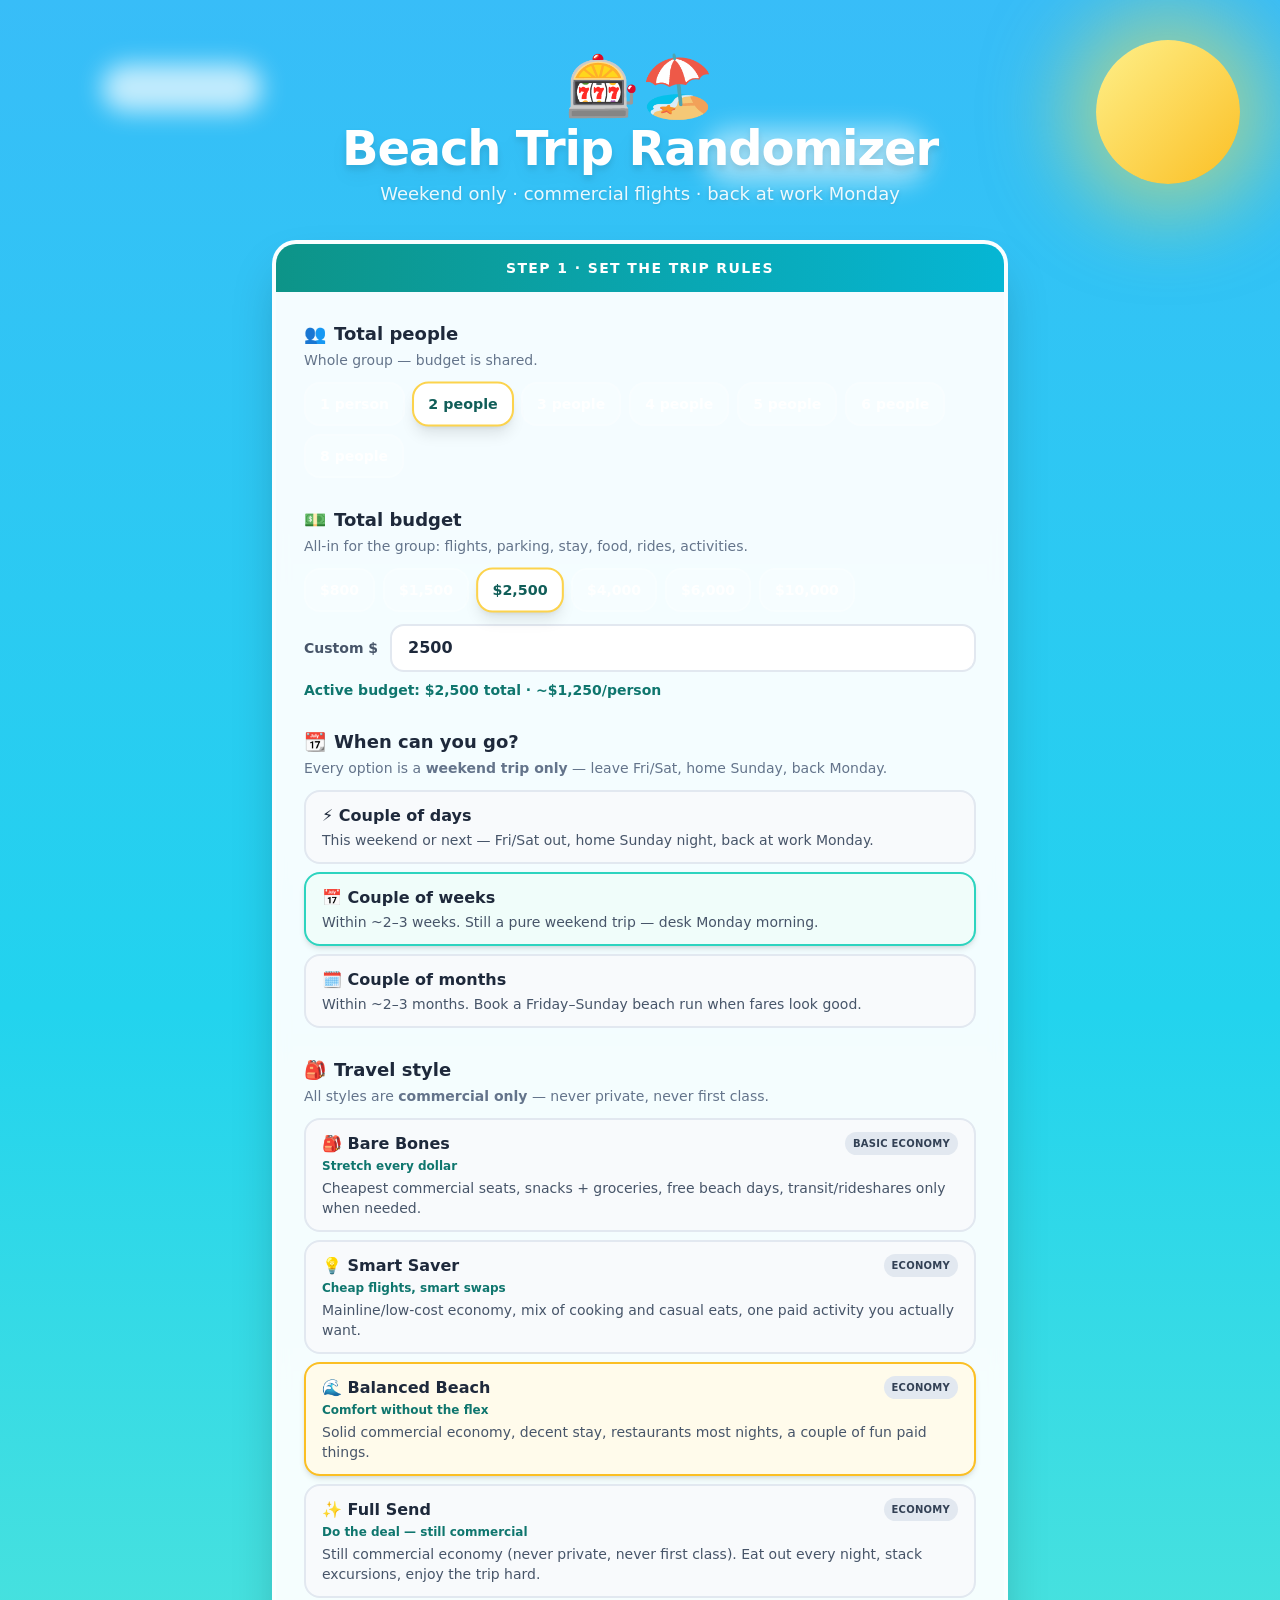
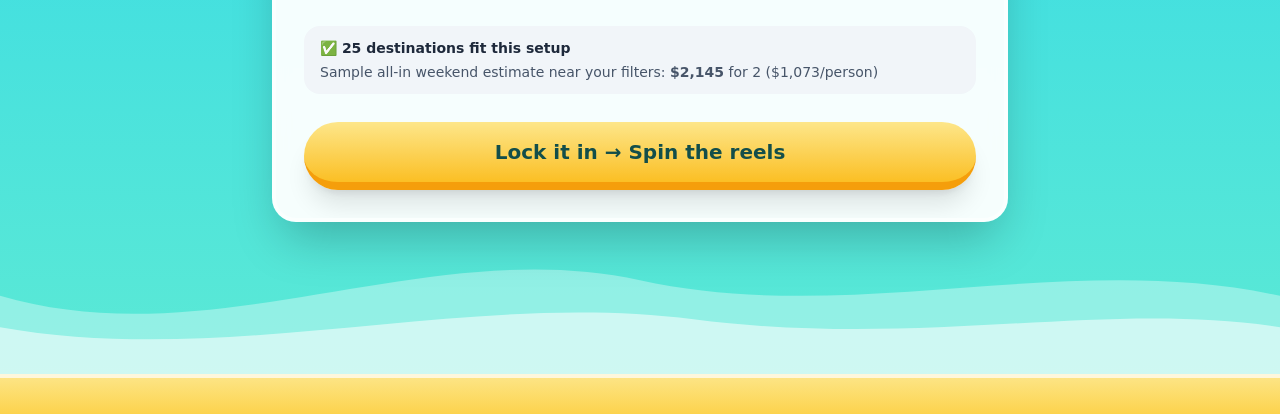
==== commit 6de9bfde: "Add budget/people/weekend setup + commercial travel styles (db8a053)" ====
--- a/index.html
+++ b/index.html
@@ -4,8 +4,8 @@
     <meta charset="UTF-8" />
     <meta name="viewport" content="width=device-width, initial-scale=1.0" />
     <title>🏖️ Beach Trip Randomizer</title>
-    <script type="module" crossorigin src="./assets/index-5WNlp4XS.js"></script>
-    <link rel="stylesheet" crossorigin href="./assets/index-DUVbXfvM.css">
+    <script type="module" crossorigin src="./assets/index-BHOA9G45.js"></script>
+    <link rel="stylesheet" crossorigin href="./assets/index-D7sKE0t0.css">
   </head>
   <body>
     <div id="root"></div>
--- a/assets/index-D7sKE0t0.css
+++ b/assets/index-D7sKE0t0.css
@@ -0,0 +1 @@
+*,:before,:after{--tw-border-spacing-x: 0;--tw-border-spacing-y: 0;--tw-translate-x: 0;--tw-translate-y: 0;--tw-rotate: 0;--tw-skew-x: 0;--tw-skew-y: 0;--tw-scale-x: 1;--tw-scale-y: 1;--tw-pan-x: ;--tw-pan-y: ;--tw-pinch-zoom: ;--tw-scroll-snap-strictness: proximity;--tw-gradient-from-position: ;--tw-gradient-via-position: ;--tw-gradient-to-position: ;--tw-ordinal: ;--tw-slashed-zero: ;--tw-numeric-figure: ;--tw-numeric-spacing: ;--tw-numeric-fraction: ;--tw-ring-inset: ;--tw-ring-offset-width: 0px;--tw-ring-offset-color: #fff;--tw-ring-color: rgb(59 130 246 / .5);--tw-ring-offset-shadow: 0 0 #0000;--tw-ring-shadow: 0 0 #0000;--tw-shadow: 0 0 #0000;--tw-shadow-colored: 0 0 #0000;--tw-blur: ;--tw-brightness: ;--tw-contrast: ;--tw-grayscale: ;--tw-hue-rotate: ;--tw-invert: ;--tw-saturate: ;--tw-sepia: ;--tw-drop-shadow: ;--tw-backdrop-blur: ;--tw-backdrop-brightness: ;--tw-backdrop-contrast: ;--tw-backdrop-grayscale: ;--tw-backdrop-hue-rotate: ;--tw-backdrop-invert: ;--tw-backdrop-opacity: ;--tw-backdrop-saturate: ;--tw-backdrop-sepia: ;--tw-contain-size: ;--tw-contain-layout: ;--tw-contain-paint: ;--tw-contain-style: }::backdrop{--tw-border-spacing-x: 0;--tw-border-spacing-y: 0;--tw-translate-x: 0;--tw-translate-y: 0;--tw-rotate: 0;--tw-skew-x: 0;--tw-skew-y: 0;--tw-scale-x: 1;--tw-scale-y: 1;--tw-pan-x: ;--tw-pan-y: ;--tw-pinch-zoom: ;--tw-scroll-snap-strictness: proximity;--tw-gradient-from-position: ;--tw-gradient-via-position: ;--tw-gradient-to-position: ;--tw-ordinal: ;--tw-slashed-zero: ;--tw-numeric-figure: ;--tw-numeric-spacing: ;--tw-numeric-fraction: ;--tw-ring-inset: ;--tw-ring-offset-width: 0px;--tw-ring-offset-color: #fff;--tw-ring-color: rgb(59 130 246 / .5);--tw-ring-offset-shadow: 0 0 #0000;--tw-ring-shadow: 0 0 #0000;--tw-shadow: 0 0 #0000;--tw-shadow-colored: 0 0 #0000;--tw-blur: ;--tw-brightness: ;--tw-contrast: ;--tw-grayscale: ;--tw-hue-rotate: ;--tw-invert: ;--tw-saturate: ;--tw-sepia: ;--tw-drop-shadow: ;--tw-backdrop-blur: ;--tw-backdrop-brightness: ;--tw-backdrop-contrast: ;--tw-backdrop-grayscale: ;--tw-backdrop-hue-rotate: ;--tw-backdrop-invert: ;--tw-backdrop-opacity: ;--tw-backdrop-saturate: ;--tw-backdrop-sepia: ;--tw-contain-size: ;--tw-contain-layout: ;--tw-contain-paint: ;--tw-contain-style: }*,:before,:after{box-sizing:border-box;border-width:0;border-style:solid;border-color:#e5e7eb}:before,:after{--tw-content: ""}html,:host{line-height:1.5;-webkit-text-size-adjust:100%;-moz-tab-size:4;-o-tab-size:4;tab-size:4;font-family:ui-sans-serif,system-ui,sans-serif,"Apple Color Emoji","Segoe UI Emoji",Segoe UI Symbol,"Noto Color Emoji";font-feature-settings:normal;font-variation-settings:normal;-webkit-tap-highlight-color:transparent}body{margin:0;line-height:inherit}hr{height:0;color:inherit;border-top-width:1px}abbr:where([title]){-webkit-text-decoration:underline dotted;text-decoration:underline dotted}h1,h2,h3,h4,h5,h6{font-size:inherit;font-weight:inherit}a{color:inherit;text-decoration:inherit}b,strong{font-weight:bolder}code,kbd,samp,pre{font-family:ui-monospace,SFMono-Regular,Menlo,Monaco,Consolas,Liberation Mono,Courier New,monospace;font-feature-settings:normal;font-variation-settings:normal;font-size:1em}small{font-size:80%}sub,sup{font-size:75%;line-height:0;position:relative;vertical-align:baseline}sub{bottom:-.25em}sup{top:-.5em}table{text-indent:0;border-color:inherit;border-collapse:collapse}button,input,optgroup,select,textarea{font-family:inherit;font-feature-settings:inherit;font-variation-settings:inherit;font-size:100%;font-weight:inherit;line-height:inherit;letter-spacing:inherit;color:inherit;margin:0;padding:0}button,select{text-transform:none}button,input:where([type=button]),input:where([type=reset]),input:where([type=submit]){-webkit-appearance:button;background-color:transparent;background-image:none}:-moz-focusring{outline:auto}:-moz-ui-invalid{box-shadow:none}progress{vertical-align:baseline}::-webkit-inner-spin-button,::-webkit-outer-spin-button{height:auto}[type=search]{-webkit-appearance:textfield;outline-offset:-2px}::-webkit-search-decoration{-webkit-appearance:none}::-webkit-file-upload-button{-webkit-appearance:button;font:inherit}summary{display:list-item}blockquote,dl,dd,h1,h2,h3,h4,h5,h6,hr,figure,p,pre{margin:0}fieldset{margin:0;padding:0}legend{padding:0}ol,ul,menu{list-style:none;margin:0;padding:0}dialog{padding:0}textarea{resize:vertical}input::-moz-placeholder,textarea::-moz-placeholder{opacity:1;color:#9ca3af}input::placeholder,textarea::placeholder{opacity:1;color:#9ca3af}button,[role=button]{cursor:pointer}:disabled{cursor:default}img,svg,video,canvas,audio,iframe,embed,object{display:block;vertical-align:middle}img,video{max-width:100%;height:auto}[hidden]:where(:not([hidden=until-found])){display:none}:root{--background: 0 0% 100%;--foreground: 240 10% 3.9%;--card: 0 0% 100%;--card-foreground: 240 10% 3.9%;--popover: 0 0% 100%;--popover-foreground: 240 10% 3.9%;--primary: 240 5.9% 10%;--primary-foreground: 0 0% 98%;--secondary: 240 4.8% 95.9%;--secondary-foreground: 240 5.9% 10%;--muted: 240 4.8% 95.9%;--muted-foreground: 240 3.8% 46.1%;--accent: 240 4.8% 95.9%;--accent-foreground: 240 5.9% 10%;--destructive: 0 84.2% 60.2%;--destructive-foreground: 0 0% 98%;--border: 240 5.9% 90%;--input: 240 5.9% 90%;--ring: 240 5.9% 10%;--radius: .625rem;--sidebar-background: 0 0% 98%;--sidebar-foreground: 240 5.3% 26.1%;--sidebar-primary: 240 5.9% 10%;--sidebar-primary-foreground: 0 0% 98%;--sidebar-accent: 240 4.8% 95.9%;--sidebar-accent-foreground: 240 5.9% 10%;--sidebar-border: 220 13% 91%;--sidebar-ring: 217.2 91.2% 59.8%}.dark{--background: 240 10% 3.9%;--foreground: 0 0% 98%;--card: 240 10% 3.9%;--card-foreground: 0 0% 98%;--popover: 240 10% 3.9%;--popover-foreground: 0 0% 98%;--primary: 0 0% 98%;--primary-foreground: 240 5.9% 10%;--secondary: 240 3.7% 15.9%;--secondary-foreground: 0 0% 98%;--muted: 240 3.7% 15.9%;--muted-foreground: 240 5% 64.9%;--accent: 240 3.7% 15.9%;--accent-foreground: 0 0% 98%;--destructive: 0 62.8% 30.6%;--destructive-foreground: 0 0% 98%;--border: 240 3.7% 15.9%;--input: 240 3.7% 15.9%;--ring: 240 4.9% 83.9%;--sidebar-background: 240 5.9% 10%;--sidebar-foreground: 240 4.8% 95.9%;--sidebar-primary: 224.3 76.3% 48%;--sidebar-primary-foreground: 0 0% 100%;--sidebar-accent: 240 3.7% 15.9%;--sidebar-accent-foreground: 240 4.8% 95.9%;--sidebar-border: 240 3.7% 15.9%;--sidebar-ring: 217.2 91.2% 59.8%}*{border-color:hsl(var(--border))}body{background-color:hsl(var(--background));color:hsl(var(--foreground))}.sr-only{position:absolute;width:1px;height:1px;padding:0;margin:-1px;overflow:hidden;clip:rect(0,0,0,0);white-space:nowrap;border-width:0}.pointer-events-none{pointer-events:none}.visible{visibility:visible}.invisible{visibility:hidden}.fixed{position:fixed}.absolute{position:absolute}.relative{position:relative}.inset-0{inset:0}.inset-x-0{left:0;right:0}.inset-y-0{top:0;bottom:0}.-bottom-12{bottom:-3rem}.-left-12{left:-3rem}.-right-12{right:-3rem}.-top-12{top:-3rem}.bottom-0{bottom:0}.left-0{left:0}.left-1\/2{left:50%}.left-2{left:.5rem}.left-\[50\%\]{left:50%}.left-\[55\%\]{left:55%}.left-\[8\%\]{left:8%}.right-0{right:0}.right-1{right:.25rem}.right-10{right:2.5rem}.right-2{right:.5rem}.right-3{right:.75rem}.right-4{right:1rem}.top-0{top:0}.top-1\.5{top:.375rem}.top-1\/2{top:50%}.top-10{top:2.5rem}.top-16{top:4rem}.top-3\.5{top:.875rem}.top-32{top:8rem}.top-4{top:1rem}.top-\[1px\]{top:1px}.top-\[50\%\]{top:50%}.top-\[60\%\]{top:60%}.top-full{top:100%}.isolate{isolation:isolate}.z-10{z-index:10}.z-20{z-index:20}.z-50{z-index:50}.z-\[1\]{z-index:1}.order-first{order:-9999}.order-last{order:9999}.col-start-2{grid-column-start:2}.row-span-2{grid-row:span 2 / span 2}.row-start-1{grid-row-start:1}.\!m-0{margin:0!important}.-mx-1{margin-left:-.25rem;margin-right:-.25rem}.-my-2{margin-top:-.5rem;margin-bottom:-.5rem}.mx-2{margin-left:.5rem;margin-right:.5rem}.mx-3\.5{margin-left:.875rem;margin-right:.875rem}.mx-auto{margin-left:auto;margin-right:auto}.my-0{margin-top:0;margin-bottom:0}.my-0\.5{margin-top:.125rem;margin-bottom:.125rem}.my-1{margin-top:.25rem;margin-bottom:.25rem}.-ml-4{margin-left:-1rem}.-mt-1{margin-top:-.25rem}.-mt-4{margin-top:-1rem}.mb-2{margin-bottom:.5rem}.mb-3{margin-bottom:.75rem}.ml-1{margin-left:.25rem}.ml-4{margin-left:1rem}.ml-auto{margin-left:auto}.mt-0\.5{margin-top:.125rem}.mt-1{margin-top:.25rem}.mt-1\.5{margin-top:.375rem}.mt-2{margin-top:.5rem}.mt-3{margin-top:.75rem}.mt-4{margin-top:1rem}.mt-5{margin-top:1.25rem}.mt-6{margin-top:1.5rem}.mt-8{margin-top:2rem}.mt-auto{margin-top:auto}.line-clamp-1{overflow:hidden;display:-webkit-box;-webkit-box-orient:vertical;-webkit-line-clamp:1}.line-clamp-2{overflow:hidden;display:-webkit-box;-webkit-box-orient:vertical;-webkit-line-clamp:2}.block{display:block}.inline-block{display:inline-block}.flex{display:flex}.inline-flex{display:inline-flex}.table{display:table}.table-caption{display:table-caption}.table-cell{display:table-cell}.table-row{display:table-row}.grid{display:grid}.hidden{display:none}.aspect-square{aspect-ratio:1 / 1}.aspect-video{aspect-ratio:16 / 9}.size-10{width:2.5rem;height:2.5rem}.size-2{width:.5rem;height:.5rem}.size-2\.5{width:.625rem;height:.625rem}.size-3{width:.75rem;height:.75rem}.size-3\.5{width:.875rem;height:.875rem}.size-4{width:1rem;height:1rem}.size-6{width:1.5rem;height:1.5rem}.size-7{width:1.75rem;height:1.75rem}.size-8{width:2rem;height:2rem}.size-9{width:2.25rem;height:2.25rem}.size-auto{width:auto;height:auto}.size-full{width:100%;height:100%}.h-1\.5{height:.375rem}.h-10{height:2.5rem}.h-12{height:3rem}.h-14{height:3.5rem}.h-2{height:.5rem}.h-2\.5{height:.625rem}.h-28{height:7rem}.h-32{height:8rem}.h-4{height:1rem}.h-5{height:1.25rem}.h-6{height:1.5rem}.h-7{height:1.75rem}.h-8{height:2rem}.h-9{height:2.25rem}.h-\[1\.15rem\]{height:1.15rem}.h-\[calc\(100\%-1px\)\]{height:calc(100% - 1px)}.h-\[var\(--radix-navigation-menu-viewport-height\)\]{height:var(--radix-navigation-menu-viewport-height)}.h-\[var\(--radix-select-trigger-height\)\]{height:var(--radix-select-trigger-height)}.h-auto{height:auto}.h-full{height:100%}.h-px{height:1px}.h-svh{height:100svh}.max-h-\[300px\]{max-height:300px}.min-h-0{min-height:0px}.min-h-16{min-height:4rem}.min-h-4{min-height:1rem}.min-h-\[148px\]{min-height:148px}.min-h-screen{min-height:100vh}.min-h-svh{min-height:100svh}.w-0{width:0px}.w-1{width:.25rem}.w-2{width:.5rem}.w-2\.5{width:.625rem}.w-28{width:7rem}.w-3{width:.75rem}.w-3\/4{width:75%}.w-4{width:1rem}.w-40{width:10rem}.w-5{width:1.25rem}.w-56{width:14rem}.w-64{width:16rem}.w-72{width:18rem}.w-8{width:2rem}.w-9{width:2.25rem}.w-\[100px\]{width:100px}.w-auto{width:auto}.w-fit{width:-moz-fit-content;width:fit-content}.w-full{width:100%}.w-max{width:-moz-max-content;width:max-content}.w-px{width:1px}.min-w-0{min-width:0px}.min-w-10{min-width:2.5rem}.min-w-5{min-width:1.25rem}.min-w-8{min-width:2rem}.min-w-9{min-width:2.25rem}.min-w-\[12rem\]{min-width:12rem}.min-w-\[8rem\]{min-width:8rem}.min-w-\[var\(--radix-select-trigger-width\)\]{min-width:var(--radix-select-trigger-width)}.max-w-3xl{max-width:48rem}.max-w-\[calc\(100\%-2rem\)\]{max-width:calc(100% - 2rem)}.max-w-max{max-width:-moz-max-content;max-width:max-content}.max-w-md{max-width:28rem}.max-w-sm{max-width:24rem}.flex-1{flex:1 1 0%}.shrink-0{flex-shrink:0}.grow{flex-grow:1}.grow-0{flex-grow:0}.basis-full{flex-basis:100%}.caption-bottom{caption-side:bottom}.border-collapse{border-collapse:collapse}.-translate-x-1\/2{--tw-translate-x: -50%;transform:translate(var(--tw-translate-x),var(--tw-translate-y)) rotate(var(--tw-rotate)) skew(var(--tw-skew-x)) skewY(var(--tw-skew-y)) scaleX(var(--tw-scale-x)) scaleY(var(--tw-scale-y))}.-translate-x-px{--tw-translate-x: -1px;transform:translate(var(--tw-translate-x),var(--tw-translate-y)) rotate(var(--tw-rotate)) skew(var(--tw-skew-x)) skewY(var(--tw-skew-y)) scaleX(var(--tw-scale-x)) scaleY(var(--tw-scale-y))}.-translate-y-1\/2{--tw-translate-y: -50%;transform:translate(var(--tw-translate-x),var(--tw-translate-y)) rotate(var(--tw-rotate)) skew(var(--tw-skew-x)) skewY(var(--tw-skew-y)) scaleX(var(--tw-scale-x)) scaleY(var(--tw-scale-y))}.translate-x-\[-50\%\]{--tw-translate-x: -50%;transform:translate(var(--tw-translate-x),var(--tw-translate-y)) rotate(var(--tw-rotate)) skew(var(--tw-skew-x)) skewY(var(--tw-skew-y)) scaleX(var(--tw-scale-x)) scaleY(var(--tw-scale-y))}.translate-x-px{--tw-translate-x: 1px;transform:translate(var(--tw-translate-x),var(--tw-translate-y)) rotate(var(--tw-rotate)) skew(var(--tw-skew-x)) skewY(var(--tw-skew-y)) scaleX(var(--tw-scale-x)) scaleY(var(--tw-scale-y))}.translate-y-0\.5{--tw-translate-y: .125rem;transform:translate(var(--tw-translate-x),var(--tw-translate-y)) rotate(var(--tw-rotate)) skew(var(--tw-skew-x)) skewY(var(--tw-skew-y)) scaleX(var(--tw-scale-x)) scaleY(var(--tw-scale-y))}.translate-y-\[-50\%\]{--tw-translate-y: -50%;transform:translate(var(--tw-translate-x),var(--tw-translate-y)) rotate(var(--tw-rotate)) skew(var(--tw-skew-x)) skewY(var(--tw-skew-y)) scaleX(var(--tw-scale-x)) scaleY(var(--tw-scale-y))}.translate-y-\[calc\(-50\%_-_2px\)\]{--tw-translate-y: calc(-50% - 2px) ;transform:translate(var(--tw-translate-x),var(--tw-translate-y)) rotate(var(--tw-rotate)) skew(var(--tw-skew-x)) skewY(var(--tw-skew-y)) scaleX(var(--tw-scale-x)) scaleY(var(--tw-scale-y))}.rotate-45{--tw-rotate: 45deg;transform:translate(var(--tw-translate-x),var(--tw-translate-y)) rotate(var(--tw-rotate)) skew(var(--tw-skew-x)) skewY(var(--tw-skew-y)) scaleX(var(--tw-scale-x)) scaleY(var(--tw-scale-y))}.rotate-90{--tw-rotate: 90deg;transform:translate(var(--tw-translate-x),var(--tw-translate-y)) rotate(var(--tw-rotate)) skew(var(--tw-skew-x)) skewY(var(--tw-skew-y)) scaleX(var(--tw-scale-x)) scaleY(var(--tw-scale-y))}.scale-\[1\.02\]{--tw-scale-x: 1.02;--tw-scale-y: 1.02;transform:translate(var(--tw-translate-x),var(--tw-translate-y)) rotate(var(--tw-rotate)) skew(var(--tw-skew-x)) skewY(var(--tw-skew-y)) scaleX(var(--tw-scale-x)) scaleY(var(--tw-scale-y))}.transform{transform:translate(var(--tw-translate-x),var(--tw-translate-y)) rotate(var(--tw-rotate)) skew(var(--tw-skew-x)) skewY(var(--tw-skew-y)) scaleX(var(--tw-scale-x)) scaleY(var(--tw-scale-y))}.animate-\[drift_26s_linear_infinite\]{animation:drift 26s linear infinite}.animate-\[drift_38s_linear_infinite\]{animation:drift 38s linear infinite}@keyframes caret-blink{0%,70%,to{opacity:1}20%,50%{opacity:0}}.animate-caret-blink{animation:caret-blink 1.25s ease-out infinite}@keyframes pulse{50%{opacity:.5}}.animate-pulse{animation:pulse 2s cubic-bezier(.4,0,.6,1) infinite}@keyframes spin{to{transform:rotate(360deg)}}.animate-spin{animation:spin 1s linear infinite}.cursor-default{cursor:default}.cursor-not-allowed{cursor:not-allowed}.cursor-pointer{cursor:pointer}.cursor-text{cursor:text}.cursor-wait{cursor:wait}.touch-none{touch-action:none}.select-none{-webkit-user-select:none;-moz-user-select:none;user-select:none}.resize-none{resize:none}.scroll-my-1{scroll-margin-top:.25rem;scroll-margin-bottom:.25rem}.scroll-py-1{scroll-padding-top:.25rem;scroll-padding-bottom:.25rem}.list-disc{list-style-type:disc}.list-none{list-style-type:none}.auto-rows-min{grid-auto-rows:min-content}.grid-cols-\[0_1fr\]{grid-template-columns:0 1fr}.grid-rows-\[auto_auto\]{grid-template-rows:auto auto}.flex-row{flex-direction:row}.flex-col{flex-direction:column}.flex-col-reverse{flex-direction:column-reverse}.flex-wrap{flex-wrap:wrap}.place-content-center{place-content:center}.items-start{align-items:flex-start}.items-end{align-items:flex-end}.items-center{align-items:center}.items-stretch{align-items:stretch}.justify-start{justify-content:flex-start}.justify-center{justify-content:center}.justify-between{justify-content:space-between}.justify-items-start{justify-items:start}.gap-0\.5{gap:.125rem}.gap-1{gap:.25rem}.gap-1\.5{gap:.375rem}.gap-2{gap:.5rem}.gap-2\.5{gap:.625rem}.gap-3{gap:.75rem}.gap-4{gap:1rem}.gap-6{gap:1.5rem}.gap-7{gap:1.75rem}.gap-\[--spacing\(var\(--gap\)\)\]{gap:var(--spacing(var(--gap)))}.gap-x-3{-moz-column-gap:.75rem;column-gap:.75rem}.gap-y-0\.5{row-gap:.125rem}.gap-y-1{row-gap:.25rem}.space-y-1>:not([hidden])~:not([hidden]){--tw-space-y-reverse: 0;margin-top:calc(.25rem * calc(1 - var(--tw-space-y-reverse)));margin-bottom:calc(.25rem * var(--tw-space-y-reverse))}.space-y-2>:not([hidden])~:not([hidden]){--tw-space-y-reverse: 0;margin-top:calc(.5rem * calc(1 - var(--tw-space-y-reverse)));margin-bottom:calc(.5rem * var(--tw-space-y-reverse))}.space-y-7>:not([hidden])~:not([hidden]){--tw-space-y-reverse: 0;margin-top:calc(1.75rem * calc(1 - var(--tw-space-y-reverse)));margin-bottom:calc(1.75rem * var(--tw-space-y-reverse))}.self-start{align-self:flex-start}.self-stretch{align-self:stretch}.justify-self-end{justify-self:end}.overflow-auto{overflow:auto}.overflow-hidden{overflow:hidden}.overflow-x-auto{overflow-x:auto}.overflow-y-auto{overflow-y:auto}.overflow-x-hidden{overflow-x:hidden}.whitespace-nowrap{white-space:nowrap}.text-balance{text-wrap:balance}.break-words{overflow-wrap:break-word}.rounded-2xl{border-radius:1rem}.rounded-3xl{border-radius:1.5rem}.rounded-\[2px\]{border-radius:2px}.rounded-\[4px\]{border-radius:4px}.rounded-\[calc\(var\(--radius\)-5px\)\]{border-radius:calc(var(--radius) - 5px)}.rounded-\[inherit\]{border-radius:inherit}.rounded-full{border-radius:9999px}.rounded-lg{border-radius:var(--radius)}.rounded-md{border-radius:calc(var(--radius) - 2px)}.rounded-none{border-radius:0}.rounded-sm{border-radius:calc(var(--radius) - 4px)}.rounded-xl{border-radius:calc(var(--radius) + 4px)}.rounded-xs{border-radius:calc(var(--radius) - 6px)}.rounded-l-md{border-top-left-radius:calc(var(--radius) - 2px);border-bottom-left-radius:calc(var(--radius) - 2px)}.rounded-r-md{border-top-right-radius:calc(var(--radius) - 2px);border-bottom-right-radius:calc(var(--radius) - 2px)}.rounded-tl-sm{border-top-left-radius:calc(var(--radius) - 4px)}.border{border-width:1px}.border-0{border-width:0px}.border-2{border-width:2px}.border-4{border-width:4px}.border-\[1\.5px\]{border-width:1.5px}.border-y{border-top-width:1px;border-bottom-width:1px}.border-b{border-bottom-width:1px}.border-b-8{border-bottom-width:8px}.border-l{border-left-width:1px}.border-r{border-right-width:1px}.border-t{border-top-width:1px}.border-dashed{border-style:dashed}.border-amber-200{--tw-border-opacity: 1;border-color:rgb(253 230 138 / var(--tw-border-opacity, 1))}.border-amber-300{--tw-border-opacity: 1;border-color:rgb(252 211 77 / var(--tw-border-opacity, 1))}.border-amber-400{--tw-border-opacity: 1;border-color:rgb(251 191 36 / var(--tw-border-opacity, 1))}.border-amber-500{--tw-border-opacity: 1;border-color:rgb(245 158 11 / var(--tw-border-opacity, 1))}.border-border{border-color:hsl(var(--border))}.border-border\/50{border-color:hsl(var(--border) / .5)}.border-indigo-200{--tw-border-opacity: 1;border-color:rgb(199 210 254 / var(--tw-border-opacity, 1))}.border-input{border-color:hsl(var(--input))}.border-primary{border-color:hsl(var(--primary))}.border-red-200{--tw-border-opacity: 1;border-color:rgb(254 202 202 / var(--tw-border-opacity, 1))}.border-sidebar-border{border-color:hsl(var(--sidebar-border))}.border-slate-200{--tw-border-opacity: 1;border-color:rgb(226 232 240 / var(--tw-border-opacity, 1))}.border-teal-200{--tw-border-opacity: 1;border-color:rgb(153 246 228 / var(--tw-border-opacity, 1))}.border-teal-400{--tw-border-opacity: 1;border-color:rgb(45 212 191 / var(--tw-border-opacity, 1))}.border-transparent{border-color:transparent}.border-white\/30{border-color:#ffffff4d}.border-white\/40{border-color:#fff6}.border-white\/60{border-color:#fff9}.border-l-transparent{border-left-color:transparent}.border-t-transparent{border-top-color:transparent}.bg-accent{background-color:hsl(var(--accent))}.bg-amber-100{--tw-bg-opacity: 1;background-color:rgb(254 243 199 / var(--tw-bg-opacity, 1))}.bg-amber-200\/70{background-color:#fde68ab3}.bg-amber-50{--tw-bg-opacity: 1;background-color:rgb(255 251 235 / var(--tw-bg-opacity, 1))}.bg-amber-50\/80{background-color:#fffbebcc}.bg-background{background-color:hsl(var(--background))}.bg-black\/10{background-color:#0000001a}.bg-black\/50{background-color:#00000080}.bg-border{background-color:hsl(var(--border))}.bg-card{background-color:hsl(var(--card))}.bg-cyan-100{--tw-bg-opacity: 1;background-color:rgb(207 250 254 / var(--tw-bg-opacity, 1))}.bg-destructive{--tw-bg-opacity: 1;background-color:hsl(var(--destructive) / var(--tw-bg-opacity, 1))}.bg-emerald-100{--tw-bg-opacity: 1;background-color:rgb(209 250 229 / var(--tw-bg-opacity, 1))}.bg-foreground{background-color:hsl(var(--foreground))}.bg-indigo-50{--tw-bg-opacity: 1;background-color:rgb(238 242 255 / var(--tw-bg-opacity, 1))}.bg-input{background-color:hsl(var(--input))}.bg-muted{background-color:hsl(var(--muted))}.bg-muted\/50{background-color:hsl(var(--muted) / .5)}.bg-popover{background-color:hsl(var(--popover))}.bg-primary{background-color:hsl(var(--primary))}.bg-primary\/20{background-color:hsl(var(--primary) / .2)}.bg-red-50{--tw-bg-opacity: 1;background-color:rgb(254 242 242 / var(--tw-bg-opacity, 1))}.bg-secondary{background-color:hsl(var(--secondary))}.bg-sidebar{background-color:hsl(var(--sidebar-background))}.bg-sidebar-border{background-color:hsl(var(--sidebar-border))}.bg-slate-100{--tw-bg-opacity: 1;background-color:rgb(241 245 249 / var(--tw-bg-opacity, 1))}.bg-slate-200{--tw-bg-opacity: 1;background-color:rgb(226 232 240 / var(--tw-bg-opacity, 1))}.bg-slate-50{--tw-bg-opacity: 1;background-color:rgb(248 250 252 / var(--tw-bg-opacity, 1))}.bg-teal-50{--tw-bg-opacity: 1;background-color:rgb(240 253 250 / var(--tw-bg-opacity, 1))}.bg-teal-500{--tw-bg-opacity: 1;background-color:rgb(20 184 166 / var(--tw-bg-opacity, 1))}.bg-transparent{background-color:transparent}.bg-white{--tw-bg-opacity: 1;background-color:rgb(255 255 255 / var(--tw-bg-opacity, 1))}.bg-white\/15{background-color:#ffffff26}.bg-white\/20{background-color:#fff3}.bg-white\/25{background-color:#ffffff40}.bg-white\/50{background-color:#ffffff80}.bg-white\/70{background-color:#ffffffb3}.bg-white\/95{background-color:#fffffff2}.bg-gradient-to-b{background-image:linear-gradient(to bottom,var(--tw-gradient-stops))}.bg-gradient-to-br{background-image:linear-gradient(to bottom right,var(--tw-gradient-stops))}.bg-gradient-to-r{background-image:linear-gradient(to right,var(--tw-gradient-stops))}.from-amber-200{--tw-gradient-from: #fde68a var(--tw-gradient-from-position);--tw-gradient-to: rgb(253 230 138 / 0) var(--tw-gradient-to-position);--tw-gradient-stops: var(--tw-gradient-from), var(--tw-gradient-to)}.from-sky-400{--tw-gradient-from: #38bdf8 var(--tw-gradient-from-position);--tw-gradient-to: rgb(56 189 248 / 0) var(--tw-gradient-to-position);--tw-gradient-stops: var(--tw-gradient-from), var(--tw-gradient-to)}.from-teal-500{--tw-gradient-from: #14b8a6 var(--tw-gradient-from-position);--tw-gradient-to: rgb(20 184 166 / 0) var(--tw-gradient-to-position);--tw-gradient-stops: var(--tw-gradient-from), var(--tw-gradient-to)}.from-teal-600{--tw-gradient-from: #0d9488 var(--tw-gradient-from-position);--tw-gradient-to: rgb(13 148 136 / 0) var(--tw-gradient-to-position);--tw-gradient-stops: var(--tw-gradient-from), var(--tw-gradient-to)}.from-yellow-200{--tw-gradient-from: #fef08a var(--tw-gradient-from-position);--tw-gradient-to: rgb(254 240 138 / 0) var(--tw-gradient-to-position);--tw-gradient-stops: var(--tw-gradient-from), var(--tw-gradient-to)}.via-cyan-400{--tw-gradient-to: rgb(34 211 238 / 0) var(--tw-gradient-to-position);--tw-gradient-stops: var(--tw-gradient-from), #22d3ee var(--tw-gradient-via-position), var(--tw-gradient-to)}.to-amber-300{--tw-gradient-to: #fcd34d var(--tw-gradient-to-position)}.to-amber-400{--tw-gradient-to: #fbbf24 var(--tw-gradient-to-position)}.to-cyan-500{--tw-gradient-to: #06b6d4 var(--tw-gradient-to-position)}.to-teal-300{--tw-gradient-to: #5eead4 var(--tw-gradient-to-position)}.fill-current{fill:currentColor}.fill-foreground{fill:hsl(var(--foreground))}.fill-primary{fill:hsl(var(--primary))}.p-0{padding:0}.p-1{padding:.25rem}.p-2{padding:.5rem}.p-3{padding:.75rem}.p-4{padding:1rem}.p-5{padding:1.25rem}.p-6{padding:1.5rem}.p-\[3px\]{padding:3px}.p-px{padding:1px}.px-1{padding-left:.25rem;padding-right:.25rem}.px-1\.5{padding-left:.375rem;padding-right:.375rem}.px-14{padding-left:3.5rem;padding-right:3.5rem}.px-2{padding-left:.5rem;padding-right:.5rem}.px-2\.5{padding-left:.625rem;padding-right:.625rem}.px-3{padding-left:.75rem;padding-right:.75rem}.px-3\.5{padding-left:.875rem;padding-right:.875rem}.px-4{padding-left:1rem;padding-right:1rem}.px-5{padding-left:1.25rem;padding-right:1.25rem}.px-6{padding-left:1.5rem;padding-right:1.5rem}.py-0\.5{padding-top:.125rem;padding-bottom:.125rem}.py-1{padding-top:.25rem;padding-bottom:.25rem}.py-1\.5{padding-top:.375rem;padding-bottom:.375rem}.py-2{padding-top:.5rem;padding-bottom:.5rem}.py-2\.5{padding-top:.625rem;padding-bottom:.625rem}.py-3{padding-top:.75rem;padding-bottom:.75rem}.py-4{padding-top:1rem;padding-bottom:1rem}.py-5{padding-top:1.25rem;padding-bottom:1.25rem}.py-6{padding-top:1.5rem;padding-bottom:1.5rem}.py-8{padding-top:2rem;padding-bottom:2rem}.pb-3{padding-bottom:.75rem}.pb-4{padding-bottom:1rem}.pb-48{padding-bottom:12rem}.pl-2{padding-left:.5rem}.pl-3{padding-left:.75rem}.pl-4{padding-left:1rem}.pl-8{padding-left:2rem}.pr-1{padding-right:.25rem}.pr-2{padding-right:.5rem}.pr-2\.5{padding-right:.625rem}.pr-3{padding-right:.75rem}.pr-8{padding-right:2rem}.pt-0{padding-top:0}.pt-10{padding-top:2.5rem}.pt-3{padding-top:.75rem}.pt-4{padding-top:1rem}.text-left{text-align:left}.text-center{text-align:center}.text-right{text-align:right}.align-middle{vertical-align:middle}.font-mono{font-family:ui-monospace,SFMono-Regular,Menlo,Monaco,Consolas,Liberation Mono,Courier New,monospace}.font-sans{font-family:ui-sans-serif,system-ui,sans-serif,"Apple Color Emoji","Segoe UI Emoji",Segoe UI Symbol,"Noto Color Emoji"}.text-2xl{font-size:1.5rem;line-height:2rem}.text-3xl{font-size:1.875rem;line-height:2.25rem}.text-4xl{font-size:2.25rem;line-height:2.5rem}.text-5xl{font-size:3rem;line-height:1}.text-6xl{font-size:3.75rem;line-height:1}.text-\[0\.8rem\]{font-size:.8rem}.text-\[10px\]{font-size:10px}.text-base{font-size:1rem;line-height:1.5rem}.text-lg{font-size:1.125rem;line-height:1.75rem}.text-sm{font-size:.875rem;line-height:1.25rem}.text-sm\/relaxed{font-size:.875rem;line-height:1.625}.text-xl{font-size:1.25rem;line-height:1.75rem}.text-xs{font-size:.75rem;line-height:1rem}.font-black{font-weight:900}.font-bold{font-weight:700}.font-extrabold{font-weight:800}.font-medium{font-weight:500}.font-normal{font-weight:400}.font-semibold{font-weight:600}.uppercase{text-transform:uppercase}.tabular-nums{--tw-numeric-spacing: tabular-nums;font-variant-numeric:var(--tw-ordinal) var(--tw-slashed-zero) var(--tw-numeric-figure) var(--tw-numeric-spacing) var(--tw-numeric-fraction)}.leading-none{line-height:1}.leading-normal{line-height:1.5}.leading-snug{line-height:1.375}.leading-tight{line-height:1.25}.tracking-\[0\.25em\]{letter-spacing:.25em}.tracking-tight{letter-spacing:-.025em}.tracking-wide{letter-spacing:.025em}.tracking-widest{letter-spacing:.1em}.text-accent-foreground{color:hsl(var(--accent-foreground))}.text-amber-500{--tw-text-opacity: 1;color:rgb(245 158 11 / var(--tw-text-opacity, 1))}.text-amber-700{--tw-text-opacity: 1;color:rgb(180 83 9 / var(--tw-text-opacity, 1))}.text-amber-900{--tw-text-opacity: 1;color:rgb(120 53 15 / var(--tw-text-opacity, 1))}.text-amber-950\/80{color:#451a03cc}.text-background{color:hsl(var(--background))}.text-card-foreground{color:hsl(var(--card-foreground))}.text-current{color:currentColor}.text-cyan-800{--tw-text-opacity: 1;color:rgb(21 94 117 / var(--tw-text-opacity, 1))}.text-destructive{--tw-text-opacity: 1;color:hsl(var(--destructive) / var(--tw-text-opacity, 1))}.text-emerald-800{--tw-text-opacity: 1;color:rgb(6 95 70 / var(--tw-text-opacity, 1))}.text-foreground{color:hsl(var(--foreground))}.text-indigo-700\/80{color:#4338cacc}.text-indigo-800{--tw-text-opacity: 1;color:rgb(55 48 163 / var(--tw-text-opacity, 1))}.text-indigo-900{--tw-text-opacity: 1;color:rgb(49 46 129 / var(--tw-text-opacity, 1))}.text-muted-foreground{color:hsl(var(--muted-foreground))}.text-popover-foreground{color:hsl(var(--popover-foreground))}.text-primary{color:hsl(var(--primary))}.text-primary-foreground{color:hsl(var(--primary-foreground))}.text-red-800{--tw-text-opacity: 1;color:rgb(153 27 27 / var(--tw-text-opacity, 1))}.text-secondary-foreground{color:hsl(var(--secondary-foreground))}.text-sidebar-foreground{color:hsl(var(--sidebar-foreground))}.text-sidebar-foreground\/70{color:hsl(var(--sidebar-foreground) / .7)}.text-slate-400{--tw-text-opacity: 1;color:rgb(148 163 184 / var(--tw-text-opacity, 1))}.text-slate-500{--tw-text-opacity: 1;color:rgb(100 116 139 / var(--tw-text-opacity, 1))}.text-slate-600{--tw-text-opacity: 1;color:rgb(71 85 105 / var(--tw-text-opacity, 1))}.text-slate-700{--tw-text-opacity: 1;color:rgb(51 65 85 / var(--tw-text-opacity, 1))}.text-slate-800{--tw-text-opacity: 1;color:rgb(30 41 59 / var(--tw-text-opacity, 1))}.text-slate-900{--tw-text-opacity: 1;color:rgb(15 23 42 / var(--tw-text-opacity, 1))}.text-teal-600{--tw-text-opacity: 1;color:rgb(13 148 136 / var(--tw-text-opacity, 1))}.text-teal-700{--tw-text-opacity: 1;color:rgb(15 118 110 / var(--tw-text-opacity, 1))}.text-teal-800{--tw-text-opacity: 1;color:rgb(17 94 89 / var(--tw-text-opacity, 1))}.text-teal-900{--tw-text-opacity: 1;color:rgb(19 78 74 / var(--tw-text-opacity, 1))}.text-white{--tw-text-opacity: 1;color:rgb(255 255 255 / var(--tw-text-opacity, 1))}.text-white\/80{color:#fffc}.text-white\/90{color:#ffffffe6}.underline{text-decoration-line:underline}.decoration-white\/60{text-decoration-color:#fff9}.underline-offset-4{text-underline-offset:4px}.opacity-0{opacity:0}.opacity-40{opacity:.4}.opacity-50{opacity:.5}.opacity-70{opacity:.7}.opacity-80{opacity:.8}.shadow{--tw-shadow: 0 1px 3px 0 rgb(0 0 0 / .1), 0 1px 2px -1px rgb(0 0 0 / .1);--tw-shadow-colored: 0 1px 3px 0 var(--tw-shadow-color), 0 1px 2px -1px var(--tw-shadow-color);box-shadow:var(--tw-ring-offset-shadow, 0 0 #0000),var(--tw-ring-shadow, 0 0 #0000),var(--tw-shadow)}.shadow-2xl{--tw-shadow: 0 25px 50px -12px rgb(0 0 0 / .25);--tw-shadow-colored: 0 25px 50px -12px var(--tw-shadow-color);box-shadow:var(--tw-ring-offset-shadow, 0 0 #0000),var(--tw-ring-shadow, 0 0 #0000),var(--tw-shadow)}.shadow-\[0_0_0_1px_hsl\(var\(--sidebar-border\)\)\]{--tw-shadow: 0 0 0 1px hsl(var(--sidebar-border));--tw-shadow-colored: 0 0 0 1px var(--tw-shadow-color);box-shadow:var(--tw-ring-offset-shadow, 0 0 #0000),var(--tw-ring-shadow, 0 0 #0000),var(--tw-shadow)}.shadow-\[0_0_80px_30px_rgba\(253\,224\,71\,0\.5\)\]{--tw-shadow: 0 0 80px 30px rgba(253,224,71,.5);--tw-shadow-colored: 0 0 80px 30px var(--tw-shadow-color);box-shadow:var(--tw-ring-offset-shadow, 0 0 #0000),var(--tw-ring-shadow, 0 0 #0000),var(--tw-shadow)}.shadow-lg{--tw-shadow: 0 10px 15px -3px rgb(0 0 0 / .1), 0 4px 6px -4px rgb(0 0 0 / .1);--tw-shadow-colored: 0 10px 15px -3px var(--tw-shadow-color), 0 4px 6px -4px var(--tw-shadow-color);box-shadow:var(--tw-ring-offset-shadow, 0 0 #0000),var(--tw-ring-shadow, 0 0 #0000),var(--tw-shadow)}.shadow-md{--tw-shadow: 0 4px 6px -1px rgb(0 0 0 / .1), 0 2px 4px -2px rgb(0 0 0 / .1);--tw-shadow-colored: 0 4px 6px -1px var(--tw-shadow-color), 0 2px 4px -2px var(--tw-shadow-color);box-shadow:var(--tw-ring-offset-shadow, 0 0 #0000),var(--tw-ring-shadow, 0 0 #0000),var(--tw-shadow)}.shadow-none{--tw-shadow: 0 0 #0000;--tw-shadow-colored: 0 0 #0000;box-shadow:var(--tw-ring-offset-shadow, 0 0 #0000),var(--tw-ring-shadow, 0 0 #0000),var(--tw-shadow)}.shadow-sm{--tw-shadow: 0 1px 2px 0 rgb(0 0 0 / .05);--tw-shadow-colored: 0 1px 2px 0 var(--tw-shadow-color);box-shadow:var(--tw-ring-offset-shadow, 0 0 #0000),var(--tw-ring-shadow, 0 0 #0000),var(--tw-shadow)}.shadow-xl{--tw-shadow: 0 20px 25px -5px rgb(0 0 0 / .1), 0 8px 10px -6px rgb(0 0 0 / .1);--tw-shadow-colored: 0 20px 25px -5px var(--tw-shadow-color), 0 8px 10px -6px var(--tw-shadow-color);box-shadow:var(--tw-ring-offset-shadow, 0 0 #0000),var(--tw-ring-shadow, 0 0 #0000),var(--tw-shadow)}.shadow-xs{--tw-shadow: 0 1px 2px 0 rgb(0 0 0 / .05);--tw-shadow-colored: 0 1px 2px 0 var(--tw-shadow-color);box-shadow:var(--tw-ring-offset-shadow, 0 0 #0000),var(--tw-ring-shadow, 0 0 #0000),var(--tw-shadow)}.outline-none{outline:2px solid transparent;outline-offset:2px}.outline{outline-style:solid}.ring-0{--tw-ring-offset-shadow: var(--tw-ring-inset) 0 0 0 var(--tw-ring-offset-width) var(--tw-ring-offset-color);--tw-ring-shadow: var(--tw-ring-inset) 0 0 0 calc(0px + var(--tw-ring-offset-width)) var(--tw-ring-color);box-shadow:var(--tw-ring-offset-shadow),var(--tw-ring-shadow),var(--tw-shadow, 0 0 #0000)}.ring-ring\/50{--tw-ring-color: hsl(var(--ring) / .5)}.ring-sidebar-ring{--tw-ring-color: hsl(var(--sidebar-ring))}.ring-offset-background{--tw-ring-offset-color: hsl(var(--background))}.blur-\[1px\]{--tw-blur: blur(1px);filter:var(--tw-blur) var(--tw-brightness) var(--tw-contrast) var(--tw-grayscale) var(--tw-hue-rotate) var(--tw-invert) var(--tw-saturate) var(--tw-sepia) var(--tw-drop-shadow)}.blur-md{--tw-blur: blur(12px);filter:var(--tw-blur) var(--tw-brightness) var(--tw-contrast) var(--tw-grayscale) var(--tw-hue-rotate) var(--tw-invert) var(--tw-saturate) var(--tw-sepia) var(--tw-drop-shadow)}.drop-shadow{--tw-drop-shadow: drop-shadow(0 1px 2px rgb(0 0 0 / .1)) drop-shadow(0 1px 1px rgb(0 0 0 / .06));filter:var(--tw-blur) var(--tw-brightness) var(--tw-contrast) var(--tw-grayscale) var(--tw-hue-rotate) var(--tw-invert) var(--tw-saturate) var(--tw-sepia) var(--tw-drop-shadow)}.drop-shadow-lg{--tw-drop-shadow: drop-shadow(0 10px 8px rgb(0 0 0 / .04)) drop-shadow(0 4px 3px rgb(0 0 0 / .1));filter:var(--tw-blur) var(--tw-brightness) var(--tw-contrast) var(--tw-grayscale) var(--tw-hue-rotate) var(--tw-invert) var(--tw-saturate) var(--tw-sepia) var(--tw-drop-shadow)}.drop-shadow-md{--tw-drop-shadow: drop-shadow(0 4px 3px rgb(0 0 0 / .07)) drop-shadow(0 2px 2px rgb(0 0 0 / .06));filter:var(--tw-blur) var(--tw-brightness) var(--tw-contrast) var(--tw-grayscale) var(--tw-hue-rotate) var(--tw-invert) var(--tw-saturate) var(--tw-sepia) var(--tw-drop-shadow)}.filter{filter:var(--tw-blur) var(--tw-brightness) var(--tw-contrast) var(--tw-grayscale) var(--tw-hue-rotate) var(--tw-invert) var(--tw-saturate) var(--tw-sepia) var(--tw-drop-shadow)}.backdrop-blur{--tw-backdrop-blur: blur(8px);-webkit-backdrop-filter:var(--tw-backdrop-blur) var(--tw-backdrop-brightness) var(--tw-backdrop-contrast) var(--tw-backdrop-grayscale) var(--tw-backdrop-hue-rotate) var(--tw-backdrop-invert) var(--tw-backdrop-opacity) var(--tw-backdrop-saturate) var(--tw-backdrop-sepia);backdrop-filter:var(--tw-backdrop-blur) var(--tw-backdrop-brightness) var(--tw-backdrop-contrast) var(--tw-backdrop-grayscale) var(--tw-backdrop-hue-rotate) var(--tw-backdrop-invert) var(--tw-backdrop-opacity) var(--tw-backdrop-saturate) var(--tw-backdrop-sepia)}.backdrop-blur-md{--tw-backdrop-blur: blur(12px);-webkit-backdrop-filter:var(--tw-backdrop-blur) var(--tw-backdrop-brightness) var(--tw-backdrop-contrast) var(--tw-backdrop-grayscale) var(--tw-backdrop-hue-rotate) var(--tw-backdrop-invert) var(--tw-backdrop-opacity) var(--tw-backdrop-saturate) var(--tw-backdrop-sepia);backdrop-filter:var(--tw-backdrop-blur) var(--tw-backdrop-brightness) var(--tw-backdrop-contrast) var(--tw-backdrop-grayscale) var(--tw-backdrop-hue-rotate) var(--tw-backdrop-invert) var(--tw-backdrop-opacity) var(--tw-backdrop-saturate) var(--tw-backdrop-sepia)}.backdrop-blur-sm{--tw-backdrop-blur: blur(4px);-webkit-backdrop-filter:var(--tw-backdrop-blur) var(--tw-backdrop-brightness) var(--tw-backdrop-contrast) var(--tw-backdrop-grayscale) var(--tw-backdrop-hue-rotate) var(--tw-backdrop-invert) var(--tw-backdrop-opacity) var(--tw-backdrop-saturate) var(--tw-backdrop-sepia);backdrop-filter:var(--tw-backdrop-blur) var(--tw-backdrop-brightness) var(--tw-backdrop-contrast) var(--tw-backdrop-grayscale) var(--tw-backdrop-hue-rotate) var(--tw-backdrop-invert) var(--tw-backdrop-opacity) var(--tw-backdrop-saturate) var(--tw-backdrop-sepia)}.transition{transition-property:color,background-color,border-color,text-decoration-color,fill,stroke,opacity,box-shadow,transform,filter,backdrop-filter;transition-timing-function:cubic-bezier(.4,0,.2,1);transition-duration:.15s}.transition-\[color\,box-shadow\]{transition-property:color,box-shadow;transition-timing-function:cubic-bezier(.4,0,.2,1);transition-duration:.15s}.transition-\[left\,right\,width\]{transition-property:left,right,width;transition-timing-function:cubic-bezier(.4,0,.2,1);transition-duration:.15s}.transition-\[margin\,opacity\]{transition-property:margin,opacity;transition-timing-function:cubic-bezier(.4,0,.2,1);transition-duration:.15s}.transition-\[width\,height\,padding\]{transition-property:width,height,padding;transition-timing-function:cubic-bezier(.4,0,.2,1);transition-duration:.15s}.transition-\[width\]{transition-property:width;transition-timing-function:cubic-bezier(.4,0,.2,1);transition-duration:.15s}.transition-all{transition-property:all;transition-timing-function:cubic-bezier(.4,0,.2,1);transition-duration:.15s}.transition-colors{transition-property:color,background-color,border-color,text-decoration-color,fill,stroke;transition-timing-function:cubic-bezier(.4,0,.2,1);transition-duration:.15s}.transition-none{transition-property:none}.transition-opacity{transition-property:opacity;transition-timing-function:cubic-bezier(.4,0,.2,1);transition-duration:.15s}.transition-shadow{transition-property:box-shadow;transition-timing-function:cubic-bezier(.4,0,.2,1);transition-duration:.15s}.transition-transform{transition-property:transform;transition-timing-function:cubic-bezier(.4,0,.2,1);transition-duration:.15s}.duration-100{transition-duration:.1s}.duration-1000{transition-duration:1s}.duration-200{transition-duration:.2s}.duration-300{transition-duration:.3s}.ease-in-out{transition-timing-function:cubic-bezier(.4,0,.2,1)}.ease-linear{transition-timing-function:linear}@keyframes enter{0%{opacity:var(--tw-enter-opacity, 1);transform:translate3d(var(--tw-enter-translate-x, 0),var(--tw-enter-translate-y, 0),0) scale3d(var(--tw-enter-scale, 1),var(--tw-enter-scale, 1),var(--tw-enter-scale, 1)) rotate(var(--tw-enter-rotate, 0))}}@keyframes exit{to{opacity:var(--tw-exit-opacity, 1);transform:translate3d(var(--tw-exit-translate-x, 0),var(--tw-exit-translate-y, 0),0) scale3d(var(--tw-exit-scale, 1),var(--tw-exit-scale, 1),var(--tw-exit-scale, 1)) rotate(var(--tw-exit-rotate, 0))}}.animate-in{animation-name:enter;animation-duration:.15s;--tw-enter-opacity: initial;--tw-enter-scale: initial;--tw-enter-rotate: initial;--tw-enter-translate-x: initial;--tw-enter-translate-y: initial}.fade-in-0{--tw-enter-opacity: 0}.zoom-in-95{--tw-enter-scale: .95}.duration-100{animation-duration:.1s}.duration-1000{animation-duration:1s}.duration-200{animation-duration:.2s}.duration-300{animation-duration:.3s}.ease-in-out{animation-timing-function:cubic-bezier(.4,0,.2,1)}.ease-linear{animation-timing-function:linear}.\[--cell-size\:--spacing\(8\)\]{--cell-size: var(--spacing(8))}.selection\:bg-primary *::-moz-selection{background-color:hsl(var(--primary))}.selection\:bg-primary *::selection{background-color:hsl(var(--primary))}.selection\:text-primary-foreground *::-moz-selection{color:hsl(var(--primary-foreground))}.selection\:text-primary-foreground *::selection{color:hsl(var(--primary-foreground))}.selection\:bg-primary::-moz-selection{background-color:hsl(var(--primary))}.selection\:bg-primary::selection{background-color:hsl(var(--primary))}.selection\:text-primary-foreground::-moz-selection{color:hsl(var(--primary-foreground))}.selection\:text-primary-foreground::selection{color:hsl(var(--primary-foreground))}.file\:inline-flex::file-selector-button{display:inline-flex}.file\:h-7::file-selector-button{height:1.75rem}.file\:border-0::file-selector-button{border-width:0px}.file\:bg-transparent::file-selector-button{background-color:transparent}.file\:text-sm::file-selector-button{font-size:.875rem;line-height:1.25rem}.file\:font-medium::file-selector-button{font-weight:500}.file\:text-foreground::file-selector-button{color:hsl(var(--foreground))}.placeholder\:text-muted-foreground::-moz-placeholder{color:hsl(var(--muted-foreground))}.placeholder\:text-muted-foreground::placeholder{color:hsl(var(--muted-foreground))}.after\:absolute:after{content:var(--tw-content);position:absolute}.after\:-inset-2:after{content:var(--tw-content);inset:-.5rem}.after\:inset-y-0:after{content:var(--tw-content);top:0;bottom:0}.after\:left-1\/2:after{content:var(--tw-content);left:50%}.after\:w-1:after{content:var(--tw-content);width:.25rem}.after\:w-\[2px\]:after{content:var(--tw-content);width:2px}.after\:-translate-x-1\/2:after{content:var(--tw-content);--tw-translate-x: -50%;transform:translate(var(--tw-translate-x),var(--tw-translate-y)) rotate(var(--tw-rotate)) skew(var(--tw-skew-x)) skewY(var(--tw-skew-y)) scaleX(var(--tw-scale-x)) scaleY(var(--tw-scale-y))}.first\:rounded-l-md:first-child{border-top-left-radius:calc(var(--radius) - 2px);border-bottom-left-radius:calc(var(--radius) - 2px)}.first\:border-l:first-child{border-left-width:1px}.last\:mt-0:last-child{margin-top:0}.last\:rounded-r-md:last-child{border-top-right-radius:calc(var(--radius) - 2px);border-bottom-right-radius:calc(var(--radius) - 2px)}.last\:border-b-0:last-child{border-bottom-width:0px}.hover\:scale-105:hover{--tw-scale-x: 1.05;--tw-scale-y: 1.05;transform:translate(var(--tw-translate-x),var(--tw-translate-y)) rotate(var(--tw-rotate)) skew(var(--tw-skew-x)) skewY(var(--tw-skew-y)) scaleX(var(--tw-scale-x)) scaleY(var(--tw-scale-y))}.hover\:border-slate-300:hover{--tw-border-opacity: 1;border-color:rgb(203 213 225 / var(--tw-border-opacity, 1))}.hover\:bg-accent:hover{background-color:hsl(var(--accent))}.hover\:bg-destructive\/90:hover{background-color:hsl(var(--destructive) / .9)}.hover\:bg-muted:hover{background-color:hsl(var(--muted))}.hover\:bg-muted\/50:hover{background-color:hsl(var(--muted) / .5)}.hover\:bg-primary\/90:hover{background-color:hsl(var(--primary) / .9)}.hover\:bg-secondary\/80:hover{background-color:hsl(var(--secondary) / .8)}.hover\:bg-sidebar-accent:hover{background-color:hsl(var(--sidebar-accent))}.hover\:bg-teal-400:hover{--tw-bg-opacity: 1;background-color:rgb(45 212 191 / var(--tw-bg-opacity, 1))}.hover\:bg-white\/25:hover{background-color:#ffffff40}.hover\:from-amber-100:hover{--tw-gradient-from: #fef3c7 var(--tw-gradient-from-position);--tw-gradient-to: rgb(254 243 199 / 0) var(--tw-gradient-to-position);--tw-gradient-stops: var(--tw-gradient-from), var(--tw-gradient-to)}.hover\:to-amber-300:hover{--tw-gradient-to: #fcd34d var(--tw-gradient-to-position)}.hover\:text-accent-foreground:hover{color:hsl(var(--accent-foreground))}.hover\:text-foreground:hover{color:hsl(var(--foreground))}.hover\:text-muted-foreground:hover{color:hsl(var(--muted-foreground))}.hover\:text-sidebar-accent-foreground:hover{color:hsl(var(--sidebar-accent-foreground))}.hover\:underline:hover{text-decoration-line:underline}.hover\:decoration-white:hover{text-decoration-color:#fff}.hover\:opacity-100:hover{opacity:1}.hover\:shadow-\[0_0_0_1px_hsl\(var\(--sidebar-accent\)\)\]:hover{--tw-shadow: 0 0 0 1px hsl(var(--sidebar-accent));--tw-shadow-colored: 0 0 0 1px var(--tw-shadow-color);box-shadow:var(--tw-ring-offset-shadow, 0 0 #0000),var(--tw-ring-shadow, 0 0 #0000),var(--tw-shadow)}.hover\:ring-4:hover{--tw-ring-offset-shadow: var(--tw-ring-inset) 0 0 0 var(--tw-ring-offset-width) var(--tw-ring-offset-color);--tw-ring-shadow: var(--tw-ring-inset) 0 0 0 calc(4px + var(--tw-ring-offset-width)) var(--tw-ring-color);box-shadow:var(--tw-ring-offset-shadow),var(--tw-ring-shadow),var(--tw-shadow, 0 0 #0000)}.hover\:after\:bg-sidebar-border:hover:after{content:var(--tw-content);background-color:hsl(var(--sidebar-border))}.focus\:z-10:focus{z-index:10}.focus\:border-teal-400:focus{--tw-border-opacity: 1;border-color:rgb(45 212 191 / var(--tw-border-opacity, 1))}.focus\:bg-accent:focus{background-color:hsl(var(--accent))}.focus\:text-accent-foreground:focus{color:hsl(var(--accent-foreground))}.focus\:ring-2:focus{--tw-ring-offset-shadow: var(--tw-ring-inset) 0 0 0 var(--tw-ring-offset-width) var(--tw-ring-offset-color);--tw-ring-shadow: var(--tw-ring-inset) 0 0 0 calc(2px + var(--tw-ring-offset-width)) var(--tw-ring-color);box-shadow:var(--tw-ring-offset-shadow),var(--tw-ring-shadow),var(--tw-shadow, 0 0 #0000)}.focus\:ring-ring:focus{--tw-ring-color: hsl(var(--ring))}.focus\:ring-offset-2:focus{--tw-ring-offset-width: 2px}.focus-visible\:z-10:focus-visible{z-index:10}.focus-visible\:border-ring:focus-visible{border-color:hsl(var(--ring))}.focus-visible\:outline-1:focus-visible{outline-width:1px}.focus-visible\:outline-ring:focus-visible{outline-color:hsl(var(--ring))}.focus-visible\:ring-0:focus-visible{--tw-ring-offset-shadow: var(--tw-ring-inset) 0 0 0 var(--tw-ring-offset-width) var(--tw-ring-offset-color);--tw-ring-shadow: var(--tw-ring-inset) 0 0 0 calc(0px + var(--tw-ring-offset-width)) var(--tw-ring-color);box-shadow:var(--tw-ring-offset-shadow),var(--tw-ring-shadow),var(--tw-shadow, 0 0 #0000)}.focus-visible\:ring-1:focus-visible{--tw-ring-offset-shadow: var(--tw-ring-inset) 0 0 0 var(--tw-ring-offset-width) var(--tw-ring-offset-color);--tw-ring-shadow: var(--tw-ring-inset) 0 0 0 calc(1px + var(--tw-ring-offset-width)) var(--tw-ring-color);box-shadow:var(--tw-ring-offset-shadow),var(--tw-ring-shadow),var(--tw-shadow, 0 0 #0000)}.focus-visible\:ring-2:focus-visible{--tw-ring-offset-shadow: var(--tw-ring-inset) 0 0 0 var(--tw-ring-offset-width) var(--tw-ring-offset-color);--tw-ring-shadow: var(--tw-ring-inset) 0 0 0 calc(2px + var(--tw-ring-offset-width)) var(--tw-ring-color);box-shadow:var(--tw-ring-offset-shadow),var(--tw-ring-shadow),var(--tw-shadow, 0 0 #0000)}.focus-visible\:ring-4:focus-visible{--tw-ring-offset-shadow: var(--tw-ring-inset) 0 0 0 var(--tw-ring-offset-width) var(--tw-ring-offset-color);--tw-ring-shadow: var(--tw-ring-inset) 0 0 0 calc(4px + var(--tw-ring-offset-width)) var(--tw-ring-color);box-shadow:var(--tw-ring-offset-shadow),var(--tw-ring-shadow),var(--tw-shadow, 0 0 #0000)}.focus-visible\:ring-\[3px\]:focus-visible{--tw-ring-offset-shadow: var(--tw-ring-inset) 0 0 0 var(--tw-ring-offset-width) var(--tw-ring-offset-color);--tw-ring-shadow: var(--tw-ring-inset) 0 0 0 calc(3px + var(--tw-ring-offset-width)) var(--tw-ring-color);box-shadow:var(--tw-ring-offset-shadow),var(--tw-ring-shadow),var(--tw-shadow, 0 0 #0000)}.focus-visible\:ring-destructive\/20:focus-visible{--tw-ring-color: hsl(var(--destructive) / .2)}.focus-visible\:ring-ring:focus-visible{--tw-ring-color: hsl(var(--ring))}.focus-visible\:ring-ring\/50:focus-visible{--tw-ring-color: hsl(var(--ring) / .5)}.focus-visible\:ring-offset-1:focus-visible{--tw-ring-offset-width: 1px}.active\:bg-sidebar-accent:active{background-color:hsl(var(--sidebar-accent))}.active\:text-sidebar-accent-foreground:active{color:hsl(var(--sidebar-accent-foreground))}.disabled\:pointer-events-none:disabled{pointer-events:none}.disabled\:cursor-not-allowed:disabled{cursor:not-allowed}.disabled\:opacity-50:disabled{opacity:.5}.group\/menu-item:focus-within .group-focus-within\/menu-item\:opacity-100{opacity:1}.group\/menu-item:hover .group-hover\/menu-item\:opacity-100{opacity:1}.peer\/menu-button:hover~.peer-hover\/menu-button\:text-sidebar-accent-foreground{color:hsl(var(--sidebar-accent-foreground))}.peer:disabled~.peer-disabled\:cursor-not-allowed{cursor:not-allowed}.peer:disabled~.peer-disabled\:opacity-50{opacity:.5}.has-\[\>button\]\:ml-\[-0\.45rem\]:has(>button){margin-left:-.45rem}.has-\[\>button\]\:mr-\[-0\.45rem\]:has(>button){margin-right:-.45rem}.has-\[\>kbd\]\:ml-\[-0\.35rem\]:has(>kbd){margin-left:-.35rem}.has-\[\>kbd\]\:mr-\[-0\.35rem\]:has(>kbd){margin-right:-.35rem}.has-\[\>\[data-align\=block-end\]\]\:h-auto:has(>[data-align=block-end]){height:auto}.has-\[\>\[data-align\=block-start\]\]\:h-auto:has(>[data-align=block-start]){height:auto}.has-\[\>textarea\]\:h-auto:has(>textarea){height:auto}.has-\[\>\[data-slot\=field\]\]\:w-full:has(>[data-slot=field]){width:100%}.has-\[\>svg\]\:grid-cols-\[calc\(var\(--spacing\)\*4\)_1fr\]:has(>svg){grid-template-columns:calc(var(--spacing) * 4) 1fr}.has-\[\>\[data-align\=block-end\]\]\:flex-col:has(>[data-align=block-end]){flex-direction:column}.has-\[\>\[data-align\=block-start\]\]\:flex-col:has(>[data-align=block-start]){flex-direction:column}.has-\[\>\[data-slot\=field\]\]\:flex-col:has(>[data-slot=field]){flex-direction:column}.has-\[\>\[data-slot\=field-content\]\]\:items-start:has(>[data-slot=field-content]){align-items:flex-start}.has-\[\>\[data-slot\=button-group\]\]\:gap-2:has(>[data-slot=button-group]){gap:.5rem}.has-\[\>\[data-slot\=checkbox-group\]\]\:gap-3:has(>[data-slot=checkbox-group]){gap:.75rem}.has-\[\>\[data-slot\=radio-group\]\]\:gap-3:has(>[data-slot=radio-group]){gap:.75rem}.has-\[\>svg\]\:gap-x-3:has(>svg){-moz-column-gap:.75rem;column-gap:.75rem}.has-\[\>\[data-slot\=field\]\]\:rounded-md:has(>[data-slot=field]){border-radius:calc(var(--radius) - 2px)}.has-\[\>\[data-slot\=field\]\]\:border:has(>[data-slot=field]){border-width:1px}.has-\[\[data-slot\=input-group-control\]\:focus-visible\]\:border-ring:has([data-slot=input-group-control]:focus-visible){border-color:hsl(var(--ring))}.has-\[\[data-slot\]\[aria-invalid\=true\]\]\:border-destructive:has([data-slot][aria-invalid=true]){--tw-border-opacity: 1;border-color:hsl(var(--destructive) / var(--tw-border-opacity, 1))}.has-\[\>svg\]\:p-0:has(>svg){padding:0}.has-\[\>svg\]\:px-2:has(>svg){padding-left:.5rem;padding-right:.5rem}.has-\[\>svg\]\:px-2\.5:has(>svg){padding-left:.625rem;padding-right:.625rem}.has-\[\>svg\]\:px-3:has(>svg){padding-left:.75rem;padding-right:.75rem}.has-\[\>svg\]\:px-4:has(>svg){padding-left:1rem;padding-right:1rem}.has-\[\[data-slot\=input-group-control\]\:focus-visible\]\:ring-\[3px\]:has([data-slot=input-group-control]:focus-visible){--tw-ring-offset-shadow: var(--tw-ring-inset) 0 0 0 var(--tw-ring-offset-width) var(--tw-ring-offset-color);--tw-ring-shadow: var(--tw-ring-inset) 0 0 0 calc(3px + var(--tw-ring-offset-width)) var(--tw-ring-color);box-shadow:var(--tw-ring-offset-shadow),var(--tw-ring-shadow),var(--tw-shadow, 0 0 #0000)}.has-\[\[data-slot\=input-group-control\]\:focus-visible\]\:ring-ring\/50:has([data-slot=input-group-control]:focus-visible){--tw-ring-color: hsl(var(--ring) / .5)}.has-\[\[data-slot\]\[aria-invalid\=true\]\]\:ring-destructive\/20:has([data-slot][aria-invalid=true]){--tw-ring-color: hsl(var(--destructive) / .2)}.group\/item:has([data-slot=item-description]) .group-has-\[\[data-slot\=item-description\]\]\/item\:translate-y-0\.5{--tw-translate-y: .125rem;transform:translate(var(--tw-translate-x),var(--tw-translate-y)) rotate(var(--tw-rotate)) skew(var(--tw-skew-x)) skewY(var(--tw-skew-y)) scaleX(var(--tw-scale-x)) scaleY(var(--tw-scale-y))}.group\/item:has([data-slot=item-description]) .group-has-\[\[data-slot\=item-description\]\]\/item\:self-start{align-self:flex-start}.group\/field:has([data-orientation=horizontal]) .group-has-\[\[data-orientation\=horizontal\]\]\/field\:text-balance{text-wrap:balance}.group\/input-group:has(>input) .group-has-\[\>input\]\/input-group\:pb-2\.5{padding-bottom:.625rem}.group\/input-group:has(>input) .group-has-\[\>input\]\/input-group\:pt-2\.5{padding-top:.625rem}.aria-disabled\:pointer-events-none[aria-disabled=true]{pointer-events:none}.aria-disabled\:opacity-50[aria-disabled=true]{opacity:.5}.aria-selected\:text-muted-foreground[aria-selected=true]{color:hsl(var(--muted-foreground))}.data-\[disabled\=true\]\:pointer-events-none[data-disabled=true],.data-\[disabled\]\:pointer-events-none[data-disabled]{pointer-events:none}.data-\[vaul-drawer-direction\=bottom\]\:inset-x-0[data-vaul-drawer-direction=bottom]{left:0;right:0}.data-\[vaul-drawer-direction\=left\]\:inset-y-0[data-vaul-drawer-direction=left],.data-\[vaul-drawer-direction\=right\]\:inset-y-0[data-vaul-drawer-direction=right]{top:0;bottom:0}.data-\[vaul-drawer-direction\=top\]\:inset-x-0[data-vaul-drawer-direction=top]{left:0;right:0}.data-\[vaul-drawer-direction\=bottom\]\:bottom-0[data-vaul-drawer-direction=bottom]{bottom:0}.data-\[vaul-drawer-direction\=left\]\:left-0[data-vaul-drawer-direction=left]{left:0}.data-\[vaul-drawer-direction\=right\]\:right-0[data-vaul-drawer-direction=right]{right:0}.data-\[vaul-drawer-direction\=top\]\:top-0[data-vaul-drawer-direction=top]{top:0}.data-\[active\=true\]\:z-10[data-active=true]{z-index:10}.data-\[vaul-drawer-direction\=bottom\]\:mt-24[data-vaul-drawer-direction=bottom]{margin-top:6rem}.data-\[vaul-drawer-direction\=top\]\:mb-24[data-vaul-drawer-direction=top]{margin-bottom:6rem}.data-\[orientation\=horizontal\]\:h-1\.5[data-orientation=horizontal]{height:.375rem}.data-\[orientation\=horizontal\]\:h-full[data-orientation=horizontal]{height:100%}.data-\[orientation\=horizontal\]\:h-px[data-orientation=horizontal]{height:1px}.data-\[orientation\=vertical\]\:h-auto[data-orientation=vertical]{height:auto}.data-\[orientation\=vertical\]\:h-full[data-orientation=vertical]{height:100%}.data-\[panel-group-direction\=vertical\]\:h-px[data-panel-group-direction=vertical]{height:1px}.data-\[size\=default\]\:h-9[data-size=default]{height:2.25rem}.data-\[size\=sm\]\:h-8[data-size=sm]{height:2rem}.data-\[vaul-drawer-direction\=bottom\]\:max-h-\[80vh\][data-vaul-drawer-direction=bottom],.data-\[vaul-drawer-direction\=top\]\:max-h-\[80vh\][data-vaul-drawer-direction=top]{max-height:80vh}.data-\[orientation\=vertical\]\:min-h-44[data-orientation=vertical]{min-height:11rem}.data-\[orientation\=horizontal\]\:w-full[data-orientation=horizontal]{width:100%}.data-\[orientation\=vertical\]\:w-1\.5[data-orientation=vertical]{width:.375rem}.data-\[orientation\=vertical\]\:w-auto[data-orientation=vertical]{width:auto}.data-\[orientation\=vertical\]\:w-full[data-orientation=vertical]{width:100%}.data-\[orientation\=vertical\]\:w-px[data-orientation=vertical]{width:1px}.data-\[panel-group-direction\=vertical\]\:w-full[data-panel-group-direction=vertical]{width:100%}.data-\[vaul-drawer-direction\=left\]\:w-3\/4[data-vaul-drawer-direction=left],.data-\[vaul-drawer-direction\=right\]\:w-3\/4[data-vaul-drawer-direction=right]{width:75%}.data-\[side\=bottom\]\:translate-y-1[data-side=bottom]{--tw-translate-y: .25rem;transform:translate(var(--tw-translate-x),var(--tw-translate-y)) rotate(var(--tw-rotate)) skew(var(--tw-skew-x)) skewY(var(--tw-skew-y)) scaleX(var(--tw-scale-x)) scaleY(var(--tw-scale-y))}.data-\[side\=left\]\:-translate-x-1[data-side=left]{--tw-translate-x: -.25rem;transform:translate(var(--tw-translate-x),var(--tw-translate-y)) rotate(var(--tw-rotate)) skew(var(--tw-skew-x)) skewY(var(--tw-skew-y)) scaleX(var(--tw-scale-x)) scaleY(var(--tw-scale-y))}.data-\[side\=right\]\:translate-x-1[data-side=right]{--tw-translate-x: .25rem;transform:translate(var(--tw-translate-x),var(--tw-translate-y)) rotate(var(--tw-rotate)) skew(var(--tw-skew-x)) skewY(var(--tw-skew-y)) scaleX(var(--tw-scale-x)) scaleY(var(--tw-scale-y))}.data-\[side\=top\]\:-translate-y-1[data-side=top]{--tw-translate-y: -.25rem;transform:translate(var(--tw-translate-x),var(--tw-translate-y)) rotate(var(--tw-rotate)) skew(var(--tw-skew-x)) skewY(var(--tw-skew-y)) scaleX(var(--tw-scale-x)) scaleY(var(--tw-scale-y))}.data-\[state\=checked\]\:translate-x-\[calc\(100\%-2px\)\][data-state=checked]{--tw-translate-x: calc(100% - 2px) ;transform:translate(var(--tw-translate-x),var(--tw-translate-y)) rotate(var(--tw-rotate)) skew(var(--tw-skew-x)) skewY(var(--tw-skew-y)) scaleX(var(--tw-scale-x)) scaleY(var(--tw-scale-y))}.data-\[state\=unchecked\]\:translate-x-0[data-state=unchecked]{--tw-translate-x: 0px;transform:translate(var(--tw-translate-x),var(--tw-translate-y)) rotate(var(--tw-rotate)) skew(var(--tw-skew-x)) skewY(var(--tw-skew-y)) scaleX(var(--tw-scale-x)) scaleY(var(--tw-scale-y))}@keyframes accordion-up{0%{height:var(--radix-accordion-content-height)}to{height:0}}.data-\[state\=closed\]\:animate-accordion-up[data-state=closed]{animation:accordion-up .2s ease-out}@keyframes accordion-down{0%{height:0}to{height:var(--radix-accordion-content-height)}}.data-\[state\=open\]\:animate-accordion-down[data-state=open]{animation:accordion-down .2s ease-out}.data-\[orientation\=vertical\]\:flex-col[data-orientation=vertical],.data-\[panel-group-direction\=vertical\]\:flex-col[data-panel-group-direction=vertical]{flex-direction:column}.data-\[slot\=checkbox-group\]\:gap-3[data-slot=checkbox-group]{gap:.75rem}.data-\[range-end\=true\]\:rounded-md[data-range-end=true]{border-radius:calc(var(--radius) - 2px)}.data-\[range-middle\=true\]\:rounded-none[data-range-middle=true]{border-radius:0}.data-\[range-start\=true\]\:rounded-md[data-range-start=true]{border-radius:calc(var(--radius) - 2px)}.data-\[selected\=true\]\:rounded-none[data-selected=true],.data-\[spacing\=0\]\:rounded-none[data-spacing="0"]{border-radius:0}.data-\[range-end\=true\]\:rounded-r-md[data-range-end=true]{border-top-right-radius:calc(var(--radius) - 2px);border-bottom-right-radius:calc(var(--radius) - 2px)}.data-\[range-start\=true\]\:rounded-l-md[data-range-start=true]{border-top-left-radius:calc(var(--radius) - 2px);border-bottom-left-radius:calc(var(--radius) - 2px)}.data-\[vaul-drawer-direction\=bottom\]\:rounded-t-lg[data-vaul-drawer-direction=bottom]{border-top-left-radius:var(--radius);border-top-right-radius:var(--radius)}.data-\[vaul-drawer-direction\=top\]\:rounded-b-lg[data-vaul-drawer-direction=top]{border-bottom-right-radius:var(--radius);border-bottom-left-radius:var(--radius)}.data-\[spacing\=0\]\:data-\[variant\=outline\]\:border-l-0[data-variant=outline][data-spacing="0"]{border-left-width:0px}.data-\[vaul-drawer-direction\=bottom\]\:border-t[data-vaul-drawer-direction=bottom]{border-top-width:1px}.data-\[vaul-drawer-direction\=left\]\:border-r[data-vaul-drawer-direction=left]{border-right-width:1px}.data-\[vaul-drawer-direction\=right\]\:border-l[data-vaul-drawer-direction=right]{border-left-width:1px}.data-\[vaul-drawer-direction\=top\]\:border-b[data-vaul-drawer-direction=top]{border-bottom-width:1px}.data-\[active\=true\]\:border-ring[data-active=true]{border-color:hsl(var(--ring))}.data-\[state\=checked\]\:border-primary[data-state=checked]{border-color:hsl(var(--primary))}.data-\[active\=true\]\:bg-accent\/50[data-active=true]{background-color:hsl(var(--accent) / .5)}.data-\[active\=true\]\:bg-sidebar-accent[data-active=true]{background-color:hsl(var(--sidebar-accent))}.data-\[range-end\=true\]\:bg-primary[data-range-end=true]{background-color:hsl(var(--primary))}.data-\[range-middle\=true\]\:bg-accent[data-range-middle=true]{background-color:hsl(var(--accent))}.data-\[range-start\=true\]\:bg-primary[data-range-start=true],.data-\[selected-single\=true\]\:bg-primary[data-selected-single=true]{background-color:hsl(var(--primary))}.data-\[selected\=true\]\:bg-accent[data-selected=true]{background-color:hsl(var(--accent))}.data-\[state\=active\]\:bg-background[data-state=active]{background-color:hsl(var(--background))}.data-\[state\=checked\]\:bg-primary[data-state=checked]{background-color:hsl(var(--primary))}.data-\[state\=on\]\:bg-accent[data-state=on],.data-\[state\=open\]\:bg-accent[data-state=open]{background-color:hsl(var(--accent))}.data-\[state\=open\]\:bg-accent\/50[data-state=open]{background-color:hsl(var(--accent) / .5)}.data-\[state\=open\]\:bg-secondary[data-state=open]{background-color:hsl(var(--secondary))}.data-\[state\=selected\]\:bg-muted[data-state=selected]{background-color:hsl(var(--muted))}.data-\[state\=unchecked\]\:bg-input[data-state=unchecked]{background-color:hsl(var(--input))}.data-\[inset\]\:pl-8[data-inset]{padding-left:2rem}.data-\[variant\=label\]\:text-sm[data-variant=label]{font-size:.875rem;line-height:1.25rem}.data-\[variant\=legend\]\:text-base[data-variant=legend]{font-size:1rem;line-height:1.5rem}.data-\[active\=true\]\:font-medium[data-active=true]{font-weight:500}.data-\[active\=true\]\:text-accent-foreground[data-active=true]{color:hsl(var(--accent-foreground))}.data-\[active\=true\]\:text-sidebar-accent-foreground[data-active=true]{color:hsl(var(--sidebar-accent-foreground))}.data-\[error\=true\]\:text-destructive[data-error=true],.data-\[invalid\=true\]\:text-destructive[data-invalid=true]{--tw-text-opacity: 1;color:hsl(var(--destructive) / var(--tw-text-opacity, 1))}.data-\[placeholder\]\:text-muted-foreground[data-placeholder]{color:hsl(var(--muted-foreground))}.data-\[range-end\=true\]\:text-primary-foreground[data-range-end=true]{color:hsl(var(--primary-foreground))}.data-\[range-middle\=true\]\:text-accent-foreground[data-range-middle=true]{color:hsl(var(--accent-foreground))}.data-\[range-start\=true\]\:text-primary-foreground[data-range-start=true],.data-\[selected-single\=true\]\:text-primary-foreground[data-selected-single=true]{color:hsl(var(--primary-foreground))}.data-\[selected\=true\]\:text-accent-foreground[data-selected=true]{color:hsl(var(--accent-foreground))}.data-\[state\=checked\]\:text-primary-foreground[data-state=checked]{color:hsl(var(--primary-foreground))}.data-\[state\=on\]\:text-accent-foreground[data-state=on],.data-\[state\=open\]\:text-accent-foreground[data-state=open]{color:hsl(var(--accent-foreground))}.data-\[state\=open\]\:text-muted-foreground[data-state=open]{color:hsl(var(--muted-foreground))}.data-\[variant\=destructive\]\:text-destructive[data-variant=destructive]{--tw-text-opacity: 1;color:hsl(var(--destructive) / var(--tw-text-opacity, 1))}.data-\[disabled\=true\]\:opacity-50[data-disabled=true],.data-\[disabled\]\:opacity-50[data-disabled]{opacity:.5}.data-\[state\=open\]\:opacity-100[data-state=open]{opacity:1}.data-\[spacing\=0\]\:shadow-none[data-spacing="0"]{--tw-shadow: 0 0 #0000;--tw-shadow-colored: 0 0 #0000;box-shadow:var(--tw-ring-offset-shadow, 0 0 #0000),var(--tw-ring-shadow, 0 0 #0000),var(--tw-shadow)}.data-\[spacing\=default\]\:data-\[variant\=outline\]\:shadow-xs[data-variant=outline][data-spacing=default],.data-\[state\=active\]\:shadow-sm[data-state=active]{--tw-shadow: 0 1px 2px 0 rgb(0 0 0 / .05);--tw-shadow-colored: 0 1px 2px 0 var(--tw-shadow-color);box-shadow:var(--tw-ring-offset-shadow, 0 0 #0000),var(--tw-ring-shadow, 0 0 #0000),var(--tw-shadow)}.data-\[active\=true\]\:ring-\[3px\][data-active=true]{--tw-ring-offset-shadow: var(--tw-ring-inset) 0 0 0 var(--tw-ring-offset-width) var(--tw-ring-offset-color);--tw-ring-shadow: var(--tw-ring-inset) 0 0 0 calc(3px + var(--tw-ring-offset-width)) var(--tw-ring-color);box-shadow:var(--tw-ring-offset-shadow),var(--tw-ring-shadow),var(--tw-shadow, 0 0 #0000)}.data-\[active\=true\]\:ring-ring\/50[data-active=true]{--tw-ring-color: hsl(var(--ring) / .5)}.data-\[state\=closed\]\:duration-300[data-state=closed]{transition-duration:.3s}.data-\[state\=open\]\:duration-500[data-state=open]{transition-duration:.5s}.data-\[motion\^\=from-\]\:animate-in[data-motion^=from-],.data-\[state\=open\]\:animate-in[data-state=open],.data-\[state\=visible\]\:animate-in[data-state=visible]{animation-name:enter;animation-duration:.15s;--tw-enter-opacity: initial;--tw-enter-scale: initial;--tw-enter-rotate: initial;--tw-enter-translate-x: initial;--tw-enter-translate-y: initial}.data-\[motion\^\=to-\]\:animate-out[data-motion^=to-],.data-\[state\=closed\]\:animate-out[data-state=closed],.data-\[state\=hidden\]\:animate-out[data-state=hidden]{animation-name:exit;animation-duration:.15s;--tw-exit-opacity: initial;--tw-exit-scale: initial;--tw-exit-rotate: initial;--tw-exit-translate-x: initial;--tw-exit-translate-y: initial}.data-\[motion\^\=from-\]\:fade-in[data-motion^=from-]{--tw-enter-opacity: 0}.data-\[motion\^\=to-\]\:fade-out[data-motion^=to-],.data-\[state\=closed\]\:fade-out-0[data-state=closed],.data-\[state\=hidden\]\:fade-out[data-state=hidden]{--tw-exit-opacity: 0}.data-\[state\=open\]\:fade-in-0[data-state=open],.data-\[state\=visible\]\:fade-in[data-state=visible]{--tw-enter-opacity: 0}.data-\[state\=closed\]\:zoom-out-95[data-state=closed]{--tw-exit-scale: .95}.data-\[state\=open\]\:zoom-in-90[data-state=open]{--tw-enter-scale: .9}.data-\[state\=open\]\:zoom-in-95[data-state=open]{--tw-enter-scale: .95}.data-\[motion\=from-end\]\:slide-in-from-right-52[data-motion=from-end]{--tw-enter-translate-x: 13rem}.data-\[motion\=from-start\]\:slide-in-from-left-52[data-motion=from-start]{--tw-enter-translate-x: -13rem}.data-\[motion\=to-end\]\:slide-out-to-right-52[data-motion=to-end]{--tw-exit-translate-x: 13rem}.data-\[motion\=to-start\]\:slide-out-to-left-52[data-motion=to-start]{--tw-exit-translate-x: -13rem}.data-\[side\=bottom\]\:slide-in-from-top-2[data-side=bottom]{--tw-enter-translate-y: -.5rem}.data-\[side\=left\]\:slide-in-from-right-2[data-side=left]{--tw-enter-translate-x: .5rem}.data-\[side\=right\]\:slide-in-from-left-2[data-side=right]{--tw-enter-translate-x: -.5rem}.data-\[side\=top\]\:slide-in-from-bottom-2[data-side=top]{--tw-enter-translate-y: .5rem}.data-\[state\=closed\]\:slide-out-to-bottom[data-state=closed]{--tw-exit-translate-y: 100%}.data-\[state\=closed\]\:slide-out-to-left[data-state=closed]{--tw-exit-translate-x: -100%}.data-\[state\=closed\]\:slide-out-to-right[data-state=closed]{--tw-exit-translate-x: 100%}.data-\[state\=closed\]\:slide-out-to-top[data-state=closed]{--tw-exit-translate-y: -100%}.data-\[state\=open\]\:slide-in-from-bottom[data-state=open]{--tw-enter-translate-y: 100%}.data-\[state\=open\]\:slide-in-from-left[data-state=open]{--tw-enter-translate-x: -100%}.data-\[state\=open\]\:slide-in-from-right[data-state=open]{--tw-enter-translate-x: 100%}.data-\[state\=open\]\:slide-in-from-top[data-state=open]{--tw-enter-translate-y: -100%}.data-\[state\=closed\]\:duration-300[data-state=closed]{animation-duration:.3s}.data-\[state\=open\]\:duration-500[data-state=open]{animation-duration:.5s}.\*\:data-\[slot\=select-value\]\:line-clamp-1[data-slot=select-value]>*{overflow:hidden;display:-webkit-box;-webkit-box-orient:vertical;-webkit-line-clamp:1}.\*\:data-\[slot\=select-value\]\:flex[data-slot=select-value]>*{display:flex}.\*\:data-\[slot\=select-value\]\:items-center[data-slot=select-value]>*{align-items:center}.\*\:data-\[slot\=select-value\]\:gap-2[data-slot=select-value]>*{gap:.5rem}.\*\:data-\[slot\=alert-description\]\:text-destructive\/90[data-slot=alert-description]>*{color:hsl(var(--destructive) / .9)}.data-\[panel-group-direction\=vertical\]\:after\:left-0[data-panel-group-direction=vertical]:after{content:var(--tw-content);left:0}.data-\[panel-group-direction\=vertical\]\:after\:h-1[data-panel-group-direction=vertical]:after{content:var(--tw-content);height:.25rem}.data-\[panel-group-direction\=vertical\]\:after\:w-full[data-panel-group-direction=vertical]:after{content:var(--tw-content);width:100%}.data-\[panel-group-direction\=vertical\]\:after\:-translate-y-1\/2[data-panel-group-direction=vertical]:after{content:var(--tw-content);--tw-translate-y: -50%;transform:translate(var(--tw-translate-x),var(--tw-translate-y)) rotate(var(--tw-rotate)) skew(var(--tw-skew-x)) skewY(var(--tw-skew-y)) scaleX(var(--tw-scale-x)) scaleY(var(--tw-scale-y))}.data-\[panel-group-direction\=vertical\]\:after\:translate-x-0[data-panel-group-direction=vertical]:after{content:var(--tw-content);--tw-translate-x: 0px;transform:translate(var(--tw-translate-x),var(--tw-translate-y)) rotate(var(--tw-rotate)) skew(var(--tw-skew-x)) skewY(var(--tw-skew-y)) scaleX(var(--tw-scale-x)) scaleY(var(--tw-scale-y))}.data-\[spacing\=0\]\:first\:rounded-l-md:first-child[data-spacing="0"]{border-top-left-radius:calc(var(--radius) - 2px);border-bottom-left-radius:calc(var(--radius) - 2px)}.data-\[spacing\=0\]\:data-\[variant\=outline\]\:first\:border-l:first-child[data-variant=outline][data-spacing="0"]{border-left-width:1px}.data-\[spacing\=0\]\:last\:rounded-r-md:last-child[data-spacing="0"]{border-top-right-radius:calc(var(--radius) - 2px);border-bottom-right-radius:calc(var(--radius) - 2px)}.data-\[active\=true\]\:hover\:bg-accent:hover[data-active=true],.data-\[state\=open\]\:hover\:bg-accent:hover[data-state=open]{background-color:hsl(var(--accent))}.data-\[state\=open\]\:hover\:bg-sidebar-accent:hover[data-state=open]{background-color:hsl(var(--sidebar-accent))}.data-\[state\=open\]\:hover\:text-sidebar-accent-foreground:hover[data-state=open]{color:hsl(var(--sidebar-accent-foreground))}.data-\[active\=true\]\:focus\:bg-accent:focus[data-active=true]{background-color:hsl(var(--accent))}.data-\[state\=open\]\:focus\:bg-accent:focus[data-state=open]{background-color:hsl(var(--accent))}.data-\[variant\=destructive\]\:focus\:bg-destructive\/10:focus[data-variant=destructive]{background-color:hsl(var(--destructive) / .1)}.data-\[variant\=destructive\]\:focus\:text-destructive:focus[data-variant=destructive]{--tw-text-opacity: 1;color:hsl(var(--destructive) / var(--tw-text-opacity, 1))}.group[data-disabled=true] .group-data-\[disabled\=true\]\:pointer-events-none{pointer-events:none}.group\/day[data-focused=true] .group-data-\[focused\=true\]\/day\:relative{position:relative}.group[data-collapsible=offcanvas] .group-data-\[collapsible\=offcanvas\]\:left-\[calc\(var\(--sidebar-width\)\*-1\)\]{left:calc(var(--sidebar-width) * -1)}.group[data-collapsible=offcanvas] .group-data-\[collapsible\=offcanvas\]\:right-\[calc\(var\(--sidebar-width\)\*-1\)\]{right:calc(var(--sidebar-width) * -1)}.group[data-side=left] .group-data-\[side\=left\]\:-right-4{right:-1rem}.group[data-side=right] .group-data-\[side\=right\]\:left-0{left:0}.group\/navigation-menu[data-viewport=false] .group-data-\[viewport\=false\]\/navigation-menu\:top-full{top:100%}.group\/day[data-focused=true] .group-data-\[focused\=true\]\/day\:z-10{z-index:10}.group[data-collapsible=icon] .group-data-\[collapsible\=icon\]\:-mt-8{margin-top:-2rem}.group\/field-group[data-variant=outline] .group-data-\[variant\=outline\]\/field-group\:-mb-2{margin-bottom:-.5rem}.group\/navigation-menu[data-viewport=false] .group-data-\[viewport\=false\]\/navigation-menu\:mt-1\.5{margin-top:.375rem}.group\/drawer-content[data-vaul-drawer-direction=bottom] .group-data-\[vaul-drawer-direction\=bottom\]\/drawer-content\:block{display:block}.group[data-collapsible=icon] .group-data-\[collapsible\=icon\]\:hidden{display:none}.group[data-collapsible=icon] .group-data-\[collapsible\=icon\]\:w-\[calc\(var\(--sidebar-width-icon\)\+\(--spacing\(4\)\)\)\]{width:calc(var(--sidebar-width-icon) + (--spacing(4)))}.group[data-collapsible=icon] .group-data-\[collapsible\=icon\]\:w-\[calc\(var\(--sidebar-width-icon\)\+\(--spacing\(4\)\)\+2px\)\]{width:calc(var(--sidebar-width-icon) + (--spacing(4)) + 2px)}.group[data-collapsible=offcanvas] .group-data-\[collapsible\=offcanvas\]\:w-0{width:0px}.group[data-collapsible=offcanvas] .group-data-\[collapsible\=offcanvas\]\:translate-x-0{--tw-translate-x: 0px;transform:translate(var(--tw-translate-x),var(--tw-translate-y)) rotate(var(--tw-rotate)) skew(var(--tw-skew-x)) skewY(var(--tw-skew-y)) scaleX(var(--tw-scale-x)) scaleY(var(--tw-scale-y))}.group[data-side=right] .group-data-\[side\=right\]\:rotate-180,.group[data-state=open] .group-data-\[state\=open\]\:rotate-180{--tw-rotate: 180deg;transform:translate(var(--tw-translate-x),var(--tw-translate-y)) rotate(var(--tw-rotate)) skew(var(--tw-skew-x)) skewY(var(--tw-skew-y)) scaleX(var(--tw-scale-x)) scaleY(var(--tw-scale-y))}.group[data-collapsible=icon] .group-data-\[collapsible\=icon\]\:overflow-hidden,.group\/navigation-menu[data-viewport=false] .group-data-\[viewport\=false\]\/navigation-menu\:overflow-hidden{overflow:hidden}.group[data-variant=floating] .group-data-\[variant\=floating\]\:rounded-lg{border-radius:var(--radius)}.group\/navigation-menu[data-viewport=false] .group-data-\[viewport\=false\]\/navigation-menu\:rounded-md{border-radius:calc(var(--radius) - 2px)}.group[data-variant=floating] .group-data-\[variant\=floating\]\:border,.group\/navigation-menu[data-viewport=false] .group-data-\[viewport\=false\]\/navigation-menu\:border{border-width:1px}.group[data-side=left] .group-data-\[side\=left\]\:border-r{border-right-width:1px}.group[data-side=right] .group-data-\[side\=right\]\:border-l{border-left-width:1px}.group\/day[data-focused=true] .group-data-\[focused\=true\]\/day\:border-ring{border-color:hsl(var(--ring))}.group[data-variant=floating] .group-data-\[variant\=floating\]\:border-sidebar-border{border-color:hsl(var(--sidebar-border))}.group\/navigation-menu[data-viewport=false] .group-data-\[viewport\=false\]\/navigation-menu\:bg-popover{background-color:hsl(var(--popover))}.group\/drawer-content[data-vaul-drawer-direction=bottom] .group-data-\[vaul-drawer-direction\=bottom\]\/drawer-content\:text-center,.group\/drawer-content[data-vaul-drawer-direction=top] .group-data-\[vaul-drawer-direction\=top\]\/drawer-content\:text-center{text-align:center}.group\/navigation-menu[data-viewport=false] .group-data-\[viewport\=false\]\/navigation-menu\:text-popover-foreground{color:hsl(var(--popover-foreground))}.group[data-collapsible=icon] .group-data-\[collapsible\=icon\]\:opacity-0{opacity:0}.group\/field[data-disabled=true] .group-data-\[disabled\=true\]\/field\:opacity-50,.group\/input-group[data-disabled=true] .group-data-\[disabled\=true\]\/input-group\:opacity-50,.group[data-disabled=true] .group-data-\[disabled\=true\]\:opacity-50{opacity:.5}.group[data-variant=floating] .group-data-\[variant\=floating\]\:shadow-sm{--tw-shadow: 0 1px 2px 0 rgb(0 0 0 / .05);--tw-shadow-colored: 0 1px 2px 0 var(--tw-shadow-color);box-shadow:var(--tw-ring-offset-shadow, 0 0 #0000),var(--tw-ring-shadow, 0 0 #0000),var(--tw-shadow)}.group\/navigation-menu[data-viewport=false] .group-data-\[viewport\=false\]\/navigation-menu\:shadow{--tw-shadow: 0 1px 3px 0 rgb(0 0 0 / .1), 0 1px 2px -1px rgb(0 0 0 / .1);--tw-shadow-colored: 0 1px 3px 0 var(--tw-shadow-color), 0 1px 2px -1px var(--tw-shadow-color);box-shadow:var(--tw-ring-offset-shadow, 0 0 #0000),var(--tw-ring-shadow, 0 0 #0000),var(--tw-shadow)}.group\/day[data-focused=true] .group-data-\[focused\=true\]\/day\:ring-\[3px\]{--tw-ring-offset-shadow: var(--tw-ring-inset) 0 0 0 var(--tw-ring-offset-width) var(--tw-ring-offset-color);--tw-ring-shadow: var(--tw-ring-inset) 0 0 0 calc(3px + var(--tw-ring-offset-width)) var(--tw-ring-color);box-shadow:var(--tw-ring-offset-shadow),var(--tw-ring-shadow),var(--tw-shadow, 0 0 #0000)}.group\/day[data-focused=true] .group-data-\[focused\=true\]\/day\:ring-ring\/50{--tw-ring-color: hsl(var(--ring) / .5)}.group\/navigation-menu[data-viewport=false] .group-data-\[viewport\=false\]\/navigation-menu\:duration-200{transition-duration:.2s;animation-duration:.2s}.group[data-collapsible=offcanvas] .group-data-\[collapsible\=offcanvas\]\:after\:left-full:after{content:var(--tw-content);left:100%}.group[data-collapsible=offcanvas] .hover\:group-data-\[collapsible\=offcanvas\]\:bg-sidebar:hover{background-color:hsl(var(--sidebar-background))}.group\/navigation-menu[data-viewport=false] .group-data-\[viewport\=false\]\/navigation-menu\:data-\[state\=open\]\:animate-in[data-state=open]{animation-name:enter;animation-duration:.15s;--tw-enter-opacity: initial;--tw-enter-scale: initial;--tw-enter-rotate: initial;--tw-enter-translate-x: initial;--tw-enter-translate-y: initial}.group\/navigation-menu[data-viewport=false] .group-data-\[viewport\=false\]\/navigation-menu\:data-\[state\=closed\]\:animate-out[data-state=closed]{animation-name:exit;animation-duration:.15s;--tw-exit-opacity: initial;--tw-exit-scale: initial;--tw-exit-rotate: initial;--tw-exit-translate-x: initial;--tw-exit-translate-y: initial}.group\/navigation-menu[data-viewport=false] .group-data-\[viewport\=false\]\/navigation-menu\:data-\[state\=closed\]\:fade-out-0[data-state=closed]{--tw-exit-opacity: 0}.group\/navigation-menu[data-viewport=false] .group-data-\[viewport\=false\]\/navigation-menu\:data-\[state\=open\]\:fade-in-0[data-state=open]{--tw-enter-opacity: 0}.group\/navigation-menu[data-viewport=false] .group-data-\[viewport\=false\]\/navigation-menu\:data-\[state\=closed\]\:zoom-out-95[data-state=closed]{--tw-exit-scale: .95}.group\/navigation-menu[data-viewport=false] .group-data-\[viewport\=false\]\/navigation-menu\:data-\[state\=open\]\:zoom-in-95[data-state=open]{--tw-enter-scale: .95}.peer\/menu-button[data-size=default]~.peer-data-\[size\=default\]\/menu-button\:top-1\.5{top:.375rem}.peer\/menu-button[data-size=lg]~.peer-data-\[size\=lg\]\/menu-button\:top-2\.5{top:.625rem}.peer\/menu-button[data-size=sm]~.peer-data-\[size\=sm\]\/menu-button\:top-1{top:.25rem}.peer\/menu-button[data-active=true]~.peer-data-\[active\=true\]\/menu-button\:text-sidebar-accent-foreground{color:hsl(var(--sidebar-accent-foreground))}.dark\:border-input:is(.dark *){border-color:hsl(var(--input))}.dark\:bg-destructive\/60:is(.dark *){background-color:hsl(var(--destructive) / .6)}.dark\:bg-input\/30:is(.dark *){background-color:hsl(var(--input) / .3)}.dark\:bg-transparent:is(.dark *){background-color:transparent}.dark\:text-muted-foreground:is(.dark *){color:hsl(var(--muted-foreground))}.dark\:hover\:bg-accent\/50:hover:is(.dark *){background-color:hsl(var(--accent) / .5)}.dark\:hover\:bg-input\/50:hover:is(.dark *){background-color:hsl(var(--input) / .5)}.dark\:hover\:text-accent-foreground:hover:is(.dark *){color:hsl(var(--accent-foreground))}.dark\:focus-visible\:ring-destructive\/40:focus-visible:is(.dark *){--tw-ring-color: hsl(var(--destructive) / .4)}.dark\:has-\[\[data-slot\]\[aria-invalid\=true\]\]\:ring-destructive\/40:has([data-slot][aria-invalid=true]):is(.dark *){--tw-ring-color: hsl(var(--destructive) / .4)}.dark\:data-\[state\=active\]\:border-input[data-state=active]:is(.dark *){border-color:hsl(var(--input))}.dark\:data-\[state\=active\]\:bg-input\/30[data-state=active]:is(.dark *){background-color:hsl(var(--input) / .3)}.dark\:data-\[state\=checked\]\:bg-primary[data-state=checked]:is(.dark *){background-color:hsl(var(--primary))}.dark\:data-\[state\=checked\]\:bg-primary-foreground[data-state=checked]:is(.dark *){background-color:hsl(var(--primary-foreground))}.dark\:data-\[state\=unchecked\]\:bg-foreground[data-state=unchecked]:is(.dark *){background-color:hsl(var(--foreground))}.dark\:data-\[state\=unchecked\]\:bg-input\/80[data-state=unchecked]:is(.dark *){background-color:hsl(var(--input) / .8)}.dark\:data-\[state\=active\]\:text-foreground[data-state=active]:is(.dark *){color:hsl(var(--foreground))}.dark\:data-\[variant\=destructive\]\:focus\:bg-destructive\/20:focus[data-variant=destructive]:is(.dark *){background-color:hsl(var(--destructive) / .2)}@media(min-width:640px){.sm\:block{display:block}.sm\:flex{display:flex}.sm\:h-36{height:9rem}.sm\:h-44{height:11rem}.sm\:w-36{width:9rem}.sm\:max-w-lg{max-width:32rem}.sm\:max-w-sm{max-width:24rem}.sm\:flex-row{flex-direction:row}.sm\:justify-end{justify-content:flex-end}.sm\:gap-2\.5{gap:.625rem}.sm\:p-7{padding:1.75rem}.sm\:p-8{padding:2rem}.sm\:py-10{padding-top:2.5rem;padding-bottom:2.5rem}.sm\:pl-2\.5{padding-left:.625rem}.sm\:pr-2\.5{padding-right:.625rem}.sm\:pt-14{padding-top:3.5rem}.sm\:text-left{text-align:left}.sm\:text-2xl{font-size:1.5rem;line-height:2rem}.sm\:text-4xl{font-size:2.25rem;line-height:2.5rem}.sm\:text-5xl{font-size:3rem;line-height:1}.sm\:text-6xl{font-size:3.75rem;line-height:1}.sm\:text-sm{font-size:.875rem;line-height:1.25rem}.data-\[vaul-drawer-direction\=left\]\:sm\:max-w-sm[data-vaul-drawer-direction=left],.data-\[vaul-drawer-direction\=right\]\:sm\:max-w-sm[data-vaul-drawer-direction=right]{max-width:24rem}}@media(min-width:768px){.md\:absolute{position:absolute}.md\:block{display:block}.md\:flex{display:flex}.md\:w-\[var\(--radix-navigation-menu-viewport-width\)\]{width:var(--radix-navigation-menu-viewport-width)}.md\:w-auto{width:auto}.md\:flex-row{flex-direction:row}.md\:gap-1\.5{gap:.375rem}.md\:p-12{padding:3rem}.md\:text-left{text-align:left}.md\:text-sm{font-size:.875rem;line-height:1.25rem}.md\:opacity-0{opacity:0}.md\:after\:hidden:after{content:var(--tw-content);display:none}.peer[data-variant=inset]~.md\:peer-data-\[variant\=inset\]\:m-2{margin:.5rem}.peer[data-variant=inset]~.md\:peer-data-\[variant\=inset\]\:ml-0{margin-left:0}.peer[data-variant=inset][data-state=collapsed]~.md\:peer-data-\[variant\=inset\]\:peer-data-\[state\=collapsed\]\:ml-2{margin-left:.5rem}.peer[data-variant=inset]~.md\:peer-data-\[variant\=inset\]\:rounded-xl{border-radius:calc(var(--radius) + 4px)}.peer[data-variant=inset]~.md\:peer-data-\[variant\=inset\]\:shadow-sm{--tw-shadow: 0 1px 2px 0 rgb(0 0 0 / .05);--tw-shadow-colored: 0 1px 2px 0 var(--tw-shadow-color);box-shadow:var(--tw-ring-offset-shadow, 0 0 #0000),var(--tw-ring-shadow, 0 0 #0000),var(--tw-shadow)}}.\[\&\+\[data-slot\=item-content\]\]\:flex-none+[data-slot=item-content]{flex:none}.\[\&\:first-child\[data-selected\=true\]_button\]\:rounded-l-md:first-child[data-selected=true] button{border-top-left-radius:calc(var(--radius) - 2px);border-bottom-left-radius:calc(var(--radius) - 2px)}.\[\&\:has\(\[role\=checkbox\]\)\]\:pr-0:has([role=checkbox]){padding-right:0}.\[\&\:last-child\[data-selected\=true\]_button\]\:rounded-r-md:last-child[data-selected=true] button{border-top-right-radius:calc(var(--radius) - 2px);border-bottom-right-radius:calc(var(--radius) - 2px)}.\[\&\:nth-child\(2\)\[data-selected\=true\]_button\]\:rounded-l-md:nth-child(2)[data-selected=true] button{border-top-left-radius:calc(var(--radius) - 2px);border-bottom-left-radius:calc(var(--radius) - 2px)}.\[\&\>\*\:not\(\:first-child\)\]\:rounded-l-none>*:not(:first-child){border-top-left-radius:0;border-bottom-left-radius:0}.\[\&\>\*\:not\(\:first-child\)\]\:rounded-t-none>*:not(:first-child){border-top-left-radius:0;border-top-right-radius:0}.\[\&\>\*\:not\(\:first-child\)\]\:border-l-0>*:not(:first-child){border-left-width:0px}.\[\&\>\*\:not\(\:first-child\)\]\:border-t-0>*:not(:first-child){border-top-width:0px}.\[\&\>\*\:not\(\:last-child\)\]\:rounded-b-none>*:not(:last-child){border-bottom-right-radius:0;border-bottom-left-radius:0}.\[\&\>\*\:not\(\:last-child\)\]\:rounded-r-none>*:not(:last-child){border-top-right-radius:0;border-bottom-right-radius:0}.\[\&\>\*\]\:w-full>*{width:100%}.\[\&\>\*\]\:focus-visible\:relative:focus-visible>*{position:relative}.\[\&\>\*\]\:focus-visible\:z-10:focus-visible>*{z-index:10}.\[\&\>\*\]\:data-\[slot\=field\]\:p-4[data-slot=field]>*{padding:1rem}.\[\&\>\.sr-only\]\:w-auto>.sr-only{width:auto}.\[\&\>\[data-slot\=field-group\]\]\:gap-4>[data-slot=field-group]{gap:1rem}.\[\&\>\[data-slot\=field-label\]\]\:flex-auto>[data-slot=field-label]{flex:1 1 auto}.has-\[select\[aria-hidden\=true\]\:last-child\]\:\[\&\>\[data-slot\=select-trigger\]\:last-of-type\]\:rounded-r-md>[data-slot=select-trigger]:last-of-type:has(select[aria-hidden=true]:last-child){border-top-right-radius:calc(var(--radius) - 2px);border-bottom-right-radius:calc(var(--radius) - 2px)}.\[\&\>\[data-slot\=select-trigger\]\:not\(\[class\*\=\'w-\'\]\)\]\:w-fit>[data-slot=select-trigger]:not([class*=w-]){width:-moz-fit-content;width:fit-content}.\[\&\>\[role\=checkbox\]\]\:translate-y-\[2px\]>[role=checkbox]{--tw-translate-y: 2px;transform:translate(var(--tw-translate-x),var(--tw-translate-y)) rotate(var(--tw-rotate)) skew(var(--tw-skew-x)) skewY(var(--tw-skew-y)) scaleX(var(--tw-scale-x)) scaleY(var(--tw-scale-y))}.\[\&\>a\:hover\]\:text-primary>a:hover{color:hsl(var(--primary))}.\[\&\>a\]\:underline>a{text-decoration-line:underline}.\[\&\>a\]\:underline-offset-4>a{text-underline-offset:4px}.\[\&\>button\]\:hidden>button{display:none}.\[\&\>input\]\:flex-1>input{flex:1 1 0%}.has-\[\>\[data-align\=block-end\]\]\:\[\&\>input\]\:pt-3>input:has(>[data-align=block-end]){padding-top:.75rem}.has-\[\>\[data-align\=block-start\]\]\:\[\&\>input\]\:pb-3>input:has(>[data-align=block-start]){padding-bottom:.75rem}.has-\[\>\[data-align\=inline-end\]\]\:\[\&\>input\]\:pr-2>input:has(>[data-align=inline-end]){padding-right:.5rem}.has-\[\>\[data-align\=inline-start\]\]\:\[\&\>input\]\:pl-2>input:has(>[data-align=inline-start]){padding-left:.5rem}.\[\&\>kbd\]\:rounded-\[calc\(var\(--radius\)-5px\)\]>kbd{border-radius:calc(var(--radius) - 5px)}.\[\&\>span\:last-child\]\:truncate>span:last-child{overflow:hidden;text-overflow:ellipsis;white-space:nowrap}.\[\&\>span\]\:text-xs>span{font-size:.75rem;line-height:1rem}.\[\&\>span\]\:opacity-70>span{opacity:.7}.\[\&\>svg\:not\(\[class\*\=\'size-\'\]\)\]\:size-3\.5>svg:not([class*=size-]){width:.875rem;height:.875rem}.\[\&\>svg\:not\(\[class\*\=\'size-\'\]\)\]\:size-4>svg:not([class*=size-]){width:1rem;height:1rem}.\[\&\>svg\]\:pointer-events-none>svg{pointer-events:none}.\[\&\>svg\]\:size-3>svg{width:.75rem;height:.75rem}.\[\&\>svg\]\:size-3\.5>svg{width:.875rem;height:.875rem}.\[\&\>svg\]\:size-4>svg{width:1rem;height:1rem}.\[\&\>svg\]\:h-2\.5>svg{height:.625rem}.\[\&\>svg\]\:h-3>svg{height:.75rem}.\[\&\>svg\]\:w-2\.5>svg{width:.625rem}.\[\&\>svg\]\:w-3>svg{width:.75rem}.\[\&\>svg\]\:shrink-0>svg{flex-shrink:0}.\[\&\>svg\]\:translate-y-0\.5>svg{--tw-translate-y: .125rem;transform:translate(var(--tw-translate-x),var(--tw-translate-y)) rotate(var(--tw-rotate)) skew(var(--tw-skew-x)) skewY(var(--tw-skew-y)) scaleX(var(--tw-scale-x)) scaleY(var(--tw-scale-y))}.\[\&\>svg\]\:text-current>svg{color:currentColor}.\[\&\>svg\]\:text-muted-foreground>svg{color:hsl(var(--muted-foreground))}.\[\&\>svg\]\:text-sidebar-accent-foreground>svg{color:hsl(var(--sidebar-accent-foreground))}.\[\&\>tr\]\:last\:border-b-0:last-child>tr{border-bottom-width:0px}.\[\&\[data-panel-group-direction\=vertical\]\>div\]\:rotate-90[data-panel-group-direction=vertical]>div{--tw-rotate: 90deg;transform:translate(var(--tw-translate-x),var(--tw-translate-y)) rotate(var(--tw-rotate)) skew(var(--tw-skew-x)) skewY(var(--tw-skew-y)) scaleX(var(--tw-scale-x)) scaleY(var(--tw-scale-y))}.\[\&\[data-state\=open\]\>svg\]\:rotate-180[data-state=open]>svg{--tw-rotate: 180deg;transform:translate(var(--tw-translate-x),var(--tw-translate-y)) rotate(var(--tw-rotate)) skew(var(--tw-skew-x)) skewY(var(--tw-skew-y)) scaleX(var(--tw-scale-x)) scaleY(var(--tw-scale-y))}.\[\&_\.recharts-cartesian-axis-tick_text\]\:fill-muted-foreground .recharts-cartesian-axis-tick text{fill:hsl(var(--muted-foreground))}.\[\&_\.recharts-cartesian-grid_line\[stroke\=\'\#ccc\'\]\]\:stroke-border\/50 .recharts-cartesian-grid line[stroke="#ccc"]{stroke:hsl(var(--border) / .5)}.\[\&_\.recharts-curve\.recharts-tooltip-cursor\]\:stroke-border .recharts-curve.recharts-tooltip-cursor{stroke:hsl(var(--border))}.\[\&_\.recharts-dot\[stroke\=\'\#fff\'\]\]\:stroke-transparent .recharts-dot[stroke="#fff"]{stroke:transparent}.\[\&_\.recharts-polar-grid_\[stroke\=\'\#ccc\'\]\]\:stroke-border .recharts-polar-grid [stroke="#ccc"]{stroke:hsl(var(--border))}.\[\&_\.recharts-radial-bar-background-sector\]\:fill-muted .recharts-radial-bar-background-sector,.\[\&_\.recharts-rectangle\.recharts-tooltip-cursor\]\:fill-muted .recharts-rectangle.recharts-tooltip-cursor{fill:hsl(var(--muted))}.\[\&_\.recharts-reference-line_\[stroke\=\'\#ccc\'\]\]\:stroke-border .recharts-reference-line [stroke="#ccc"]{stroke:hsl(var(--border))}.\[\&_\.recharts-sector\[stroke\=\'\#fff\'\]\]\:stroke-transparent .recharts-sector[stroke="#fff"]{stroke:transparent}.\[\&_\[cmdk-group-heading\]\]\:px-2 [cmdk-group-heading]{padding-left:.5rem;padding-right:.5rem}.\[\&_\[cmdk-group-heading\]\]\:py-1\.5 [cmdk-group-heading]{padding-top:.375rem;padding-bottom:.375rem}.\[\&_\[cmdk-group-heading\]\]\:text-xs [cmdk-group-heading]{font-size:.75rem;line-height:1rem}.\[\&_\[cmdk-group-heading\]\]\:font-medium [cmdk-group-heading]{font-weight:500}.\[\&_\[cmdk-group-heading\]\]\:text-muted-foreground [cmdk-group-heading]{color:hsl(var(--muted-foreground))}.\[\&_\[cmdk-group\]\:not\(\[hidden\]\)_\~\[cmdk-group\]\]\:pt-0 [cmdk-group]:not([hidden])~[cmdk-group]{padding-top:0}.\[\&_\[cmdk-group\]\]\:px-2 [cmdk-group]{padding-left:.5rem;padding-right:.5rem}.\[\&_\[cmdk-input-wrapper\]_svg\]\:h-5 [cmdk-input-wrapper] svg{height:1.25rem}.\[\&_\[cmdk-input-wrapper\]_svg\]\:w-5 [cmdk-input-wrapper] svg{width:1.25rem}.\[\&_\[cmdk-input\]\]\:h-12 [cmdk-input]{height:3rem}.\[\&_\[cmdk-item\]\]\:px-2 [cmdk-item]{padding-left:.5rem;padding-right:.5rem}.\[\&_\[cmdk-item\]\]\:py-3 [cmdk-item]{padding-top:.75rem;padding-bottom:.75rem}.\[\&_\[cmdk-item\]_svg\]\:h-5 [cmdk-item] svg{height:1.25rem}.\[\&_\[cmdk-item\]_svg\]\:w-5 [cmdk-item] svg{width:1.25rem}.\[\&_img\]\:size-full img{width:100%;height:100%}.\[\&_img\]\:object-cover img{-o-object-fit:cover;object-fit:cover}.\[\&_p\]\:leading-relaxed p{line-height:1.625}.\[\&_svg\:not\(\[class\*\=\'size-\'\]\)\]\:size-3 svg:not([class*=size-]){width:.75rem;height:.75rem}.\[\&_svg\:not\(\[class\*\=\'size-\'\]\)\]\:size-4 svg:not([class*=size-]){width:1rem;height:1rem}.\[\&_svg\:not\(\[class\*\=\'size-\'\]\)\]\:size-6 svg:not([class*=size-]){width:1.5rem;height:1.5rem}.\[\&_svg\:not\(\[class\*\=\'text-\'\]\)\]\:text-muted-foreground svg:not([class*=text-]){color:hsl(var(--muted-foreground))}.\[\&_svg\]\:pointer-events-none svg{pointer-events:none}.\[\&_svg\]\:shrink-0 svg{flex-shrink:0}.\[\&_tr\:last-child\]\:border-0 tr:last-child{border-width:0px}.\[\&_tr\]\:border-b tr{border-bottom-width:1px}[data-side=left][data-collapsible=offcanvas] .\[\[data-side\=left\]\[data-collapsible\=offcanvas\]_\&\]\:-right-2{right:-.5rem}[data-side=left][data-state=collapsed] .\[\[data-side\=left\]\[data-state\=collapsed\]_\&\]\:cursor-e-resize{cursor:e-resize}[data-side=right][data-collapsible=offcanvas] .\[\[data-side\=right\]\[data-collapsible\=offcanvas\]_\&\]\:-left-2{left:-.5rem}[data-side=right][data-state=collapsed] .\[\[data-side\=right\]\[data-state\=collapsed\]_\&\]\:cursor-w-resize{cursor:w-resize}[data-slot=card-content] .\[\[data-slot\=card-content\]_\&\]\:bg-transparent,[data-slot=popover-content] .\[\[data-slot\=popover-content\]_\&\]\:bg-transparent{background-color:transparent}[data-slot=tooltip-content] .\[\[data-slot\=tooltip-content\]_\&\]\:bg-background\/20{background-color:hsl(var(--background) / .2)}[data-slot=tooltip-content] .\[\[data-slot\=tooltip-content\]_\&\]\:text-background{color:hsl(var(--background))}[data-slot=tooltip-content] .dark\:\[\[data-slot\=tooltip-content\]_\&\]\:bg-background\/10:is(.dark *){background-color:hsl(var(--background) / .1)}[data-variant=legend]+.\[\[data-variant\=legend\]\+\&\]\:-mt-1\.5{margin-top:-.375rem}a.\[a\&\]\:hover\:bg-accent:hover{background-color:hsl(var(--accent))}a.\[a\&\]\:hover\:bg-destructive\/90:hover{background-color:hsl(var(--destructive) / .9)}a.\[a\&\]\:hover\:bg-primary\/90:hover{background-color:hsl(var(--primary) / .9)}a.\[a\&\]\:hover\:bg-secondary\/90:hover{background-color:hsl(var(--secondary) / .9)}a.\[a\&\]\:hover\:text-accent-foreground:hover{color:hsl(var(--accent-foreground))}
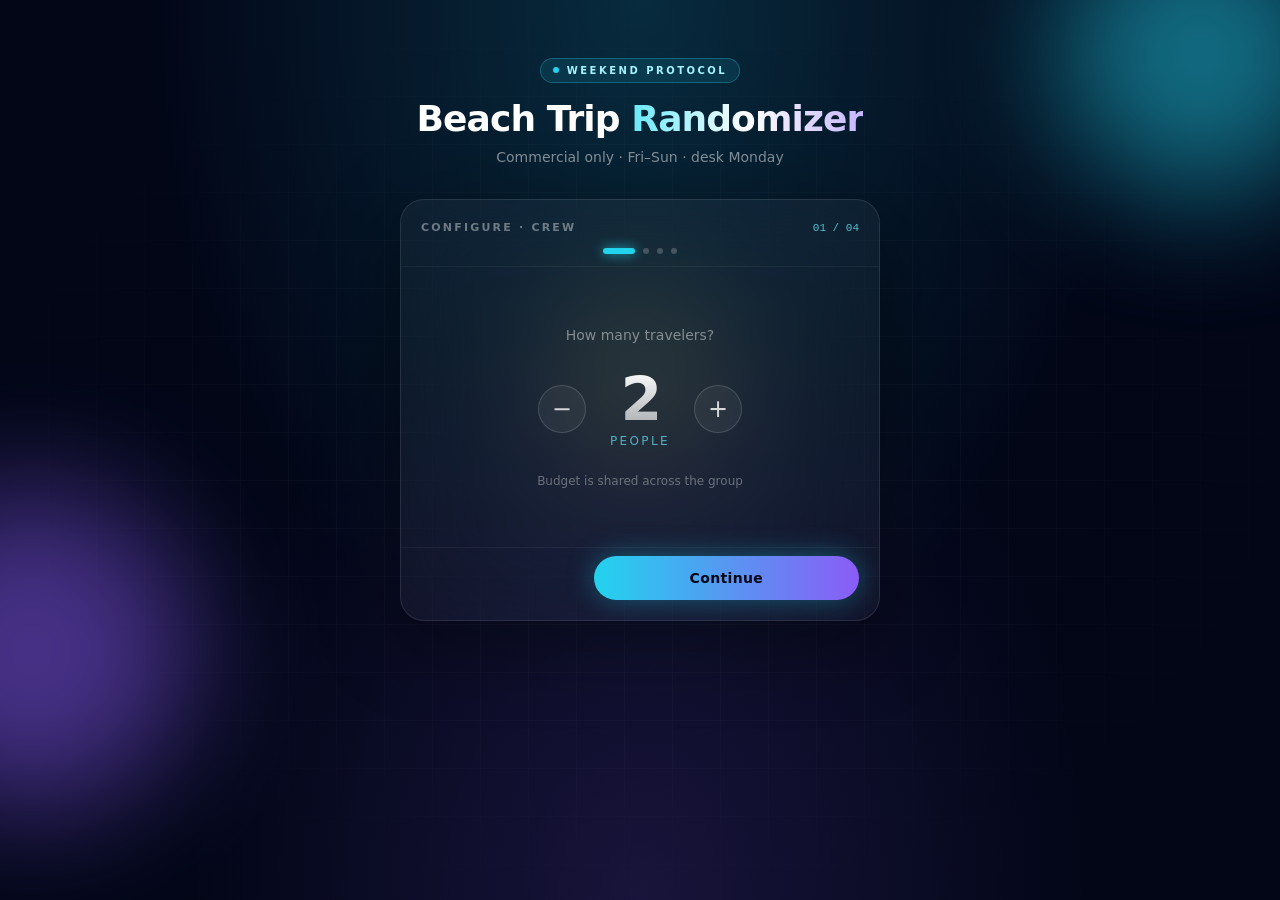
==== commit 16a0f924: "Futuristic wizard UI — hide option overload (e5fd897)" ====
--- a/index.html
+++ b/index.html
@@ -4,8 +4,8 @@
     <meta charset="UTF-8" />
     <meta name="viewport" content="width=device-width, initial-scale=1.0" />
     <title>🏖️ Beach Trip Randomizer</title>
-    <script type="module" crossorigin src="./assets/index-BHOA9G45.js"></script>
-    <link rel="stylesheet" crossorigin href="./assets/index-D7sKE0t0.css">
+    <script type="module" crossorigin src="./assets/index-rAwaySP6.js"></script>
+    <link rel="stylesheet" crossorigin href="./assets/index-lYfBWZu4.css">
   </head>
   <body>
     <div id="root"></div>
--- a/assets/index-lYfBWZu4.css
+++ b/assets/index-lYfBWZu4.css
@@ -0,0 +1 @@
+*,:before,:after{--tw-border-spacing-x: 0;--tw-border-spacing-y: 0;--tw-translate-x: 0;--tw-translate-y: 0;--tw-rotate: 0;--tw-skew-x: 0;--tw-skew-y: 0;--tw-scale-x: 1;--tw-scale-y: 1;--tw-pan-x: ;--tw-pan-y: ;--tw-pinch-zoom: ;--tw-scroll-snap-strictness: proximity;--tw-gradient-from-position: ;--tw-gradient-via-position: ;--tw-gradient-to-position: ;--tw-ordinal: ;--tw-slashed-zero: ;--tw-numeric-figure: ;--tw-numeric-spacing: ;--tw-numeric-fraction: ;--tw-ring-inset: ;--tw-ring-offset-width: 0px;--tw-ring-offset-color: #fff;--tw-ring-color: rgb(59 130 246 / .5);--tw-ring-offset-shadow: 0 0 #0000;--tw-ring-shadow: 0 0 #0000;--tw-shadow: 0 0 #0000;--tw-shadow-colored: 0 0 #0000;--tw-blur: ;--tw-brightness: ;--tw-contrast: ;--tw-grayscale: ;--tw-hue-rotate: ;--tw-invert: ;--tw-saturate: ;--tw-sepia: ;--tw-drop-shadow: ;--tw-backdrop-blur: ;--tw-backdrop-brightness: ;--tw-backdrop-contrast: ;--tw-backdrop-grayscale: ;--tw-backdrop-hue-rotate: ;--tw-backdrop-invert: ;--tw-backdrop-opacity: ;--tw-backdrop-saturate: ;--tw-backdrop-sepia: ;--tw-contain-size: ;--tw-contain-layout: ;--tw-contain-paint: ;--tw-contain-style: }::backdrop{--tw-border-spacing-x: 0;--tw-border-spacing-y: 0;--tw-translate-x: 0;--tw-translate-y: 0;--tw-rotate: 0;--tw-skew-x: 0;--tw-skew-y: 0;--tw-scale-x: 1;--tw-scale-y: 1;--tw-pan-x: ;--tw-pan-y: ;--tw-pinch-zoom: ;--tw-scroll-snap-strictness: proximity;--tw-gradient-from-position: ;--tw-gradient-via-position: ;--tw-gradient-to-position: ;--tw-ordinal: ;--tw-slashed-zero: ;--tw-numeric-figure: ;--tw-numeric-spacing: ;--tw-numeric-fraction: ;--tw-ring-inset: ;--tw-ring-offset-width: 0px;--tw-ring-offset-color: #fff;--tw-ring-color: rgb(59 130 246 / .5);--tw-ring-offset-shadow: 0 0 #0000;--tw-ring-shadow: 0 0 #0000;--tw-shadow: 0 0 #0000;--tw-shadow-colored: 0 0 #0000;--tw-blur: ;--tw-brightness: ;--tw-contrast: ;--tw-grayscale: ;--tw-hue-rotate: ;--tw-invert: ;--tw-saturate: ;--tw-sepia: ;--tw-drop-shadow: ;--tw-backdrop-blur: ;--tw-backdrop-brightness: ;--tw-backdrop-contrast: ;--tw-backdrop-grayscale: ;--tw-backdrop-hue-rotate: ;--tw-backdrop-invert: ;--tw-backdrop-opacity: ;--tw-backdrop-saturate: ;--tw-backdrop-sepia: ;--tw-contain-size: ;--tw-contain-layout: ;--tw-contain-paint: ;--tw-contain-style: }*,:before,:after{box-sizing:border-box;border-width:0;border-style:solid;border-color:#e5e7eb}:before,:after{--tw-content: ""}html,:host{line-height:1.5;-webkit-text-size-adjust:100%;-moz-tab-size:4;-o-tab-size:4;tab-size:4;font-family:ui-sans-serif,system-ui,sans-serif,"Apple Color Emoji","Segoe UI Emoji",Segoe UI Symbol,"Noto Color Emoji";font-feature-settings:normal;font-variation-settings:normal;-webkit-tap-highlight-color:transparent}body{margin:0;line-height:inherit}hr{height:0;color:inherit;border-top-width:1px}abbr:where([title]){-webkit-text-decoration:underline dotted;text-decoration:underline dotted}h1,h2,h3,h4,h5,h6{font-size:inherit;font-weight:inherit}a{color:inherit;text-decoration:inherit}b,strong{font-weight:bolder}code,kbd,samp,pre{font-family:ui-monospace,SFMono-Regular,Menlo,Monaco,Consolas,Liberation Mono,Courier New,monospace;font-feature-settings:normal;font-variation-settings:normal;font-size:1em}small{font-size:80%}sub,sup{font-size:75%;line-height:0;position:relative;vertical-align:baseline}sub{bottom:-.25em}sup{top:-.5em}table{text-indent:0;border-color:inherit;border-collapse:collapse}button,input,optgroup,select,textarea{font-family:inherit;font-feature-settings:inherit;font-variation-settings:inherit;font-size:100%;font-weight:inherit;line-height:inherit;letter-spacing:inherit;color:inherit;margin:0;padding:0}button,select{text-transform:none}button,input:where([type=button]),input:where([type=reset]),input:where([type=submit]){-webkit-appearance:button;background-color:transparent;background-image:none}:-moz-focusring{outline:auto}:-moz-ui-invalid{box-shadow:none}progress{vertical-align:baseline}::-webkit-inner-spin-button,::-webkit-outer-spin-button{height:auto}[type=search]{-webkit-appearance:textfield;outline-offset:-2px}::-webkit-search-decoration{-webkit-appearance:none}::-webkit-file-upload-button{-webkit-appearance:button;font:inherit}summary{display:list-item}blockquote,dl,dd,h1,h2,h3,h4,h5,h6,hr,figure,p,pre{margin:0}fieldset{margin:0;padding:0}legend{padding:0}ol,ul,menu{list-style:none;margin:0;padding:0}dialog{padding:0}textarea{resize:vertical}input::-moz-placeholder,textarea::-moz-placeholder{opacity:1;color:#9ca3af}input::placeholder,textarea::placeholder{opacity:1;color:#9ca3af}button,[role=button]{cursor:pointer}:disabled{cursor:default}img,svg,video,canvas,audio,iframe,embed,object{display:block;vertical-align:middle}img,video{max-width:100%;height:auto}[hidden]:where(:not([hidden=until-found])){display:none}:root{--background: 0 0% 100%;--foreground: 240 10% 3.9%;--card: 0 0% 100%;--card-foreground: 240 10% 3.9%;--popover: 0 0% 100%;--popover-foreground: 240 10% 3.9%;--primary: 240 5.9% 10%;--primary-foreground: 0 0% 98%;--secondary: 240 4.8% 95.9%;--secondary-foreground: 240 5.9% 10%;--muted: 240 4.8% 95.9%;--muted-foreground: 240 3.8% 46.1%;--accent: 240 4.8% 95.9%;--accent-foreground: 240 5.9% 10%;--destructive: 0 84.2% 60.2%;--destructive-foreground: 0 0% 98%;--border: 240 5.9% 90%;--input: 240 5.9% 90%;--ring: 240 5.9% 10%;--radius: .625rem;--sidebar-background: 0 0% 98%;--sidebar-foreground: 240 5.3% 26.1%;--sidebar-primary: 240 5.9% 10%;--sidebar-primary-foreground: 0 0% 98%;--sidebar-accent: 240 4.8% 95.9%;--sidebar-accent-foreground: 240 5.9% 10%;--sidebar-border: 220 13% 91%;--sidebar-ring: 217.2 91.2% 59.8%}.dark{--background: 240 10% 3.9%;--foreground: 0 0% 98%;--card: 240 10% 3.9%;--card-foreground: 0 0% 98%;--popover: 240 10% 3.9%;--popover-foreground: 0 0% 98%;--primary: 0 0% 98%;--primary-foreground: 240 5.9% 10%;--secondary: 240 3.7% 15.9%;--secondary-foreground: 0 0% 98%;--muted: 240 3.7% 15.9%;--muted-foreground: 240 5% 64.9%;--accent: 240 3.7% 15.9%;--accent-foreground: 0 0% 98%;--destructive: 0 62.8% 30.6%;--destructive-foreground: 0 0% 98%;--border: 240 3.7% 15.9%;--input: 240 3.7% 15.9%;--ring: 240 4.9% 83.9%;--sidebar-background: 240 5.9% 10%;--sidebar-foreground: 240 4.8% 95.9%;--sidebar-primary: 224.3 76.3% 48%;--sidebar-primary-foreground: 0 0% 100%;--sidebar-accent: 240 3.7% 15.9%;--sidebar-accent-foreground: 240 4.8% 95.9%;--sidebar-border: 240 3.7% 15.9%;--sidebar-ring: 217.2 91.2% 59.8%}*{border-color:hsl(var(--border))}body{background-color:hsl(var(--background));color:hsl(var(--foreground))}.sr-only{position:absolute;width:1px;height:1px;padding:0;margin:-1px;overflow:hidden;clip:rect(0,0,0,0);white-space:nowrap;border-width:0}.pointer-events-none{pointer-events:none}.visible{visibility:visible}.invisible{visibility:hidden}.fixed{position:fixed}.absolute{position:absolute}.relative{position:relative}.inset-0{inset:0}.inset-x-0{left:0;right:0}.inset-y-0{top:0;bottom:0}.-bottom-12{bottom:-3rem}.-left-12{left:-3rem}.-right-12{right:-3rem}.-top-12{top:-3rem}.bottom-0{bottom:0}.bottom-\[10\%\]{bottom:10%}.left-0{left:0}.left-1\/2{left:50%}.left-2{left:.5rem}.left-\[-10\%\]{left:-10%}.left-\[50\%\]{left:50%}.right-0{right:0}.right-1{right:.25rem}.right-2{right:.5rem}.right-3{right:.75rem}.right-4{right:1rem}.right-\[-5\%\]{right:-5%}.top-0{top:0}.top-1\.5{top:.375rem}.top-1\/2{top:50%}.top-1\/3{top:33.333333%}.top-3\.5{top:.875rem}.top-4{top:1rem}.top-\[-10\%\]{top:-10%}.top-\[1px\]{top:1px}.top-\[50\%\]{top:50%}.top-\[60\%\]{top:60%}.top-full{top:100%}.isolate{isolation:isolate}.z-10{z-index:10}.z-20{z-index:20}.z-50{z-index:50}.z-\[1\]{z-index:1}.order-first{order:-9999}.order-last{order:9999}.col-start-2{grid-column-start:2}.row-span-2{grid-row:span 2 / span 2}.row-start-1{grid-row-start:1}.\!m-0{margin:0!important}.-mx-1{margin-left:-.25rem;margin-right:-.25rem}.-my-2{margin-top:-.5rem;margin-bottom:-.5rem}.mx-2{margin-left:.5rem;margin-right:.5rem}.mx-3\.5{margin-left:.875rem;margin-right:.875rem}.mx-auto{margin-left:auto;margin-right:auto}.my-0{margin-top:0;margin-bottom:0}.my-0\.5{margin-top:.125rem;margin-bottom:.125rem}.my-1{margin-top:.25rem;margin-bottom:.25rem}.-ml-4{margin-left:-1rem}.-mt-4{margin-top:-1rem}.mb-2{margin-bottom:.5rem}.mb-3{margin-bottom:.75rem}.mb-4{margin-bottom:1rem}.mb-5{margin-bottom:1.25rem}.mb-6{margin-bottom:1.5rem}.mb-8{margin-bottom:2rem}.ml-1{margin-left:.25rem}.ml-4{margin-left:1rem}.ml-auto{margin-left:auto}.mt-0\.5{margin-top:.125rem}.mt-1{margin-top:.25rem}.mt-1\.5{margin-top:.375rem}.mt-2{margin-top:.5rem}.mt-3{margin-top:.75rem}.mt-4{margin-top:1rem}.mt-5{margin-top:1.25rem}.mt-6{margin-top:1.5rem}.mt-8{margin-top:2rem}.mt-auto{margin-top:auto}.line-clamp-1{overflow:hidden;display:-webkit-box;-webkit-box-orient:vertical;-webkit-line-clamp:1}.line-clamp-2{overflow:hidden;display:-webkit-box;-webkit-box-orient:vertical;-webkit-line-clamp:2}.block{display:block}.inline-block{display:inline-block}.flex{display:flex}.inline-flex{display:inline-flex}.table{display:table}.table-caption{display:table-caption}.table-cell{display:table-cell}.table-row{display:table-row}.grid{display:grid}.hidden{display:none}.aspect-square{aspect-ratio:1 / 1}.aspect-video{aspect-ratio:16 / 9}.size-10{width:2.5rem;height:2.5rem}.size-2{width:.5rem;height:.5rem}.size-2\.5{width:.625rem;height:.625rem}.size-3{width:.75rem;height:.75rem}.size-3\.5{width:.875rem;height:.875rem}.size-4{width:1rem;height:1rem}.size-6{width:1.5rem;height:1.5rem}.size-7{width:1.75rem;height:1.75rem}.size-8{width:2rem;height:2rem}.size-9{width:2.25rem;height:2.25rem}.size-auto{width:auto;height:auto}.size-full{width:100%;height:100%}.h-1\.5{height:.375rem}.h-10{height:2.5rem}.h-11{height:2.75rem}.h-12{height:3rem}.h-2{height:.5rem}.h-2\.5{height:.625rem}.h-4{height:1rem}.h-40{height:10rem}.h-5{height:1.25rem}.h-6{height:1.5rem}.h-7{height:1.75rem}.h-72{height:18rem}.h-8{height:2rem}.h-80{height:20rem}.h-9{height:2.25rem}.h-\[1\.15rem\]{height:1.15rem}.h-\[calc\(100\%-1px\)\]{height:calc(100% - 1px)}.h-\[var\(--radix-navigation-menu-viewport-height\)\]{height:var(--radix-navigation-menu-viewport-height)}.h-\[var\(--radix-select-trigger-height\)\]{height:var(--radix-select-trigger-height)}.h-auto{height:auto}.h-full{height:100%}.h-px{height:1px}.h-svh{height:100svh}.max-h-\[300px\]{max-height:300px}.min-h-0{min-height:0px}.min-h-16{min-height:4rem}.min-h-4{min-height:1rem}.min-h-\[148px\]{min-height:148px}.min-h-\[280px\]{min-height:280px}.min-h-screen{min-height:100vh}.min-h-svh{min-height:100svh}.w-0{width:0px}.w-1{width:.25rem}.w-1\.5{width:.375rem}.w-11{width:2.75rem}.w-12{width:3rem}.w-2{width:.5rem}.w-2\.5{width:.625rem}.w-3{width:.75rem}.w-3\/4{width:75%}.w-4{width:1rem}.w-40{width:10rem}.w-5{width:1.25rem}.w-6{width:1.5rem}.w-64{width:16rem}.w-72{width:18rem}.w-8{width:2rem}.w-80{width:20rem}.w-9{width:2.25rem}.w-\[100px\]{width:100px}.w-auto{width:auto}.w-fit{width:-moz-fit-content;width:fit-content}.w-full{width:100%}.w-max{width:-moz-max-content;width:max-content}.w-px{width:1px}.min-w-0{min-width:0px}.min-w-10{min-width:2.5rem}.min-w-5{min-width:1.25rem}.min-w-8{min-width:2rem}.min-w-9{min-width:2.25rem}.min-w-\[12rem\]{min-width:12rem}.min-w-\[240px\]{min-width:240px}.min-w-\[8rem\]{min-width:8rem}.min-w-\[var\(--radix-select-trigger-width\)\]{min-width:var(--radix-select-trigger-width)}.max-w-\[calc\(100\%-2rem\)\]{max-width:calc(100% - 2rem)}.max-w-lg{max-width:32rem}.max-w-max{max-width:-moz-max-content;max-width:max-content}.max-w-sm{max-width:24rem}.max-w-xs{max-width:20rem}.flex-1{flex:1 1 0%}.flex-\[1\.4\]{flex:1.4}.shrink-0{flex-shrink:0}.grow{flex-grow:1}.grow-0{flex-grow:0}.basis-full{flex-basis:100%}.caption-bottom{caption-side:bottom}.border-collapse{border-collapse:collapse}.-translate-x-1\/2{--tw-translate-x: -50%;transform:translate(var(--tw-translate-x),var(--tw-translate-y)) rotate(var(--tw-rotate)) skew(var(--tw-skew-x)) skewY(var(--tw-skew-y)) scaleX(var(--tw-scale-x)) scaleY(var(--tw-scale-y))}.-translate-x-px{--tw-translate-x: -1px;transform:translate(var(--tw-translate-x),var(--tw-translate-y)) rotate(var(--tw-rotate)) skew(var(--tw-skew-x)) skewY(var(--tw-skew-y)) scaleX(var(--tw-scale-x)) scaleY(var(--tw-scale-y))}.-translate-y-1\/2{--tw-translate-y: -50%;transform:translate(var(--tw-translate-x),var(--tw-translate-y)) rotate(var(--tw-rotate)) skew(var(--tw-skew-x)) skewY(var(--tw-skew-y)) scaleX(var(--tw-scale-x)) scaleY(var(--tw-scale-y))}.translate-x-\[-50\%\]{--tw-translate-x: -50%;transform:translate(var(--tw-translate-x),var(--tw-translate-y)) rotate(var(--tw-rotate)) skew(var(--tw-skew-x)) skewY(var(--tw-skew-y)) scaleX(var(--tw-scale-x)) scaleY(var(--tw-scale-y))}.translate-x-px{--tw-translate-x: 1px;transform:translate(var(--tw-translate-x),var(--tw-translate-y)) rotate(var(--tw-rotate)) skew(var(--tw-skew-x)) skewY(var(--tw-skew-y)) scaleX(var(--tw-scale-x)) scaleY(var(--tw-scale-y))}.translate-y-0\.5{--tw-translate-y: .125rem;transform:translate(var(--tw-translate-x),var(--tw-translate-y)) rotate(var(--tw-rotate)) skew(var(--tw-skew-x)) skewY(var(--tw-skew-y)) scaleX(var(--tw-scale-x)) scaleY(var(--tw-scale-y))}.translate-y-\[-50\%\]{--tw-translate-y: -50%;transform:translate(var(--tw-translate-x),var(--tw-translate-y)) rotate(var(--tw-rotate)) skew(var(--tw-skew-x)) skewY(var(--tw-skew-y)) scaleX(var(--tw-scale-x)) scaleY(var(--tw-scale-y))}.translate-y-\[calc\(-50\%_-_2px\)\]{--tw-translate-y: calc(-50% - 2px) ;transform:translate(var(--tw-translate-x),var(--tw-translate-y)) rotate(var(--tw-rotate)) skew(var(--tw-skew-x)) skewY(var(--tw-skew-y)) scaleX(var(--tw-scale-x)) scaleY(var(--tw-scale-y))}.rotate-45{--tw-rotate: 45deg;transform:translate(var(--tw-translate-x),var(--tw-translate-y)) rotate(var(--tw-rotate)) skew(var(--tw-skew-x)) skewY(var(--tw-skew-y)) scaleX(var(--tw-scale-x)) scaleY(var(--tw-scale-y))}.rotate-90{--tw-rotate: 90deg;transform:translate(var(--tw-translate-x),var(--tw-translate-y)) rotate(var(--tw-rotate)) skew(var(--tw-skew-x)) skewY(var(--tw-skew-y)) scaleX(var(--tw-scale-x)) scaleY(var(--tw-scale-y))}.transform{transform:translate(var(--tw-translate-x),var(--tw-translate-y)) rotate(var(--tw-rotate)) skew(var(--tw-skew-x)) skewY(var(--tw-skew-y)) scaleX(var(--tw-scale-x)) scaleY(var(--tw-scale-y))}@keyframes caret-blink{0%,70%,to{opacity:1}20%,50%{opacity:0}}.animate-caret-blink{animation:caret-blink 1.25s ease-out infinite}@keyframes pulse{50%{opacity:.5}}.animate-pulse{animation:pulse 2s cubic-bezier(.4,0,.6,1) infinite}@keyframes spin{to{transform:rotate(360deg)}}.animate-spin{animation:spin 1s linear infinite}.cursor-default{cursor:default}.cursor-text{cursor:text}.touch-none{touch-action:none}.select-none{-webkit-user-select:none;-moz-user-select:none;user-select:none}.resize-none{resize:none}.scroll-my-1{scroll-margin-top:.25rem;scroll-margin-bottom:.25rem}.scroll-py-1{scroll-padding-top:.25rem;scroll-padding-bottom:.25rem}.list-disc{list-style-type:disc}.list-none{list-style-type:none}.auto-rows-min{grid-auto-rows:min-content}.grid-cols-\[0_1fr\]{grid-template-columns:0 1fr}.grid-rows-\[auto_auto\]{grid-template-rows:auto auto}.flex-row{flex-direction:row}.flex-col{flex-direction:column}.flex-col-reverse{flex-direction:column-reverse}.flex-wrap{flex-wrap:wrap}.place-content-center{place-content:center}.items-start{align-items:flex-start}.items-end{align-items:flex-end}.items-center{align-items:center}.items-stretch{align-items:stretch}.justify-start{justify-content:flex-start}.justify-center{justify-content:center}.justify-between{justify-content:space-between}.justify-items-start{justify-items:start}.gap-0\.5{gap:.125rem}.gap-1{gap:.25rem}.gap-1\.5{gap:.375rem}.gap-2{gap:.5rem}.gap-2\.5{gap:.625rem}.gap-3{gap:.75rem}.gap-4{gap:1rem}.gap-6{gap:1.5rem}.gap-7{gap:1.75rem}.gap-\[--spacing\(var\(--gap\)\)\]{gap:var(--spacing(var(--gap)))}.gap-x-3{-moz-column-gap:.75rem;column-gap:.75rem}.gap-y-0\.5{row-gap:.125rem}.gap-y-1{row-gap:.25rem}.space-y-2>:not([hidden])~:not([hidden]){--tw-space-y-reverse: 0;margin-top:calc(.5rem * calc(1 - var(--tw-space-y-reverse)));margin-bottom:calc(.5rem * var(--tw-space-y-reverse))}.space-y-3>:not([hidden])~:not([hidden]){--tw-space-y-reverse: 0;margin-top:calc(.75rem * calc(1 - var(--tw-space-y-reverse)));margin-bottom:calc(.75rem * var(--tw-space-y-reverse))}.self-start{align-self:flex-start}.self-stretch{align-self:stretch}.justify-self-end{justify-self:end}.overflow-auto{overflow:auto}.overflow-hidden{overflow:hidden}.overflow-x-auto{overflow-x:auto}.overflow-y-auto{overflow-y:auto}.overflow-x-hidden{overflow-x:hidden}.whitespace-nowrap{white-space:nowrap}.text-balance{text-wrap:balance}.break-words{overflow-wrap:break-word}.rounded-2xl{border-radius:1rem}.rounded-3xl{border-radius:1.5rem}.rounded-\[2px\]{border-radius:2px}.rounded-\[4px\]{border-radius:4px}.rounded-\[calc\(var\(--radius\)-5px\)\]{border-radius:calc(var(--radius) - 5px)}.rounded-\[inherit\]{border-radius:inherit}.rounded-full{border-radius:9999px}.rounded-lg{border-radius:var(--radius)}.rounded-md{border-radius:calc(var(--radius) - 2px)}.rounded-none{border-radius:0}.rounded-sm{border-radius:calc(var(--radius) - 4px)}.rounded-xl{border-radius:calc(var(--radius) + 4px)}.rounded-xs{border-radius:calc(var(--radius) - 6px)}.rounded-l-md{border-top-left-radius:calc(var(--radius) - 2px);border-bottom-left-radius:calc(var(--radius) - 2px)}.rounded-r-md{border-top-right-radius:calc(var(--radius) - 2px);border-bottom-right-radius:calc(var(--radius) - 2px)}.rounded-tl-sm{border-top-left-radius:calc(var(--radius) - 4px)}.border{border-width:1px}.border-0{border-width:0px}.border-\[1\.5px\]{border-width:1.5px}.border-y{border-top-width:1px;border-bottom-width:1px}.border-b{border-bottom-width:1px}.border-b-0{border-bottom-width:0px}.border-l{border-left-width:1px}.border-r{border-right-width:1px}.border-t{border-top-width:1px}.border-dashed{border-style:dashed}.border-amber-300\/20{border-color:#fcd34d33}.border-amber-400\/25{border-color:#fbbf2440}.border-border{border-color:hsl(var(--border))}.border-border\/50{border-color:hsl(var(--border) / .5)}.border-cyan-400\/20{border-color:#22d3ee33}.border-cyan-400\/25{border-color:#22d3ee40}.border-cyan-400\/30{border-color:#22d3ee4d}.border-emerald-400\/25{border-color:#34d39940}.border-input{border-color:hsl(var(--input))}.border-primary{border-color:hsl(var(--primary))}.border-rose-400\/30{border-color:#fb71854d}.border-sidebar-border{border-color:hsl(var(--sidebar-border))}.border-transparent{border-color:transparent}.border-white\/10{border-color:#ffffff1a}.border-white\/15{border-color:#ffffff26}.border-white\/5{border-color:#ffffff0d}.border-l-transparent{border-left-color:transparent}.border-t-transparent{border-top-color:transparent}.bg-accent{background-color:hsl(var(--accent))}.bg-amber-300{--tw-bg-opacity: 1;background-color:rgb(252 211 77 / var(--tw-bg-opacity, 1))}.bg-amber-300\/10{background-color:#fcd34d1a}.bg-amber-300\/40{background-color:#fcd34d66}.bg-amber-400\/15{background-color:#fbbf2426}.bg-background{background-color:hsl(var(--background))}.bg-black\/20{background-color:#0003}.bg-black\/25{background-color:#00000040}.bg-black\/50{background-color:#00000080}.bg-border{background-color:hsl(var(--border))}.bg-card{background-color:hsl(var(--card))}.bg-cyan-400{--tw-bg-opacity: 1;background-color:rgb(34 211 238 / var(--tw-bg-opacity, 1))}.bg-cyan-400\/10{background-color:#22d3ee1a}.bg-cyan-400\/50{background-color:#22d3ee80}.bg-destructive{--tw-bg-opacity: 1;background-color:hsl(var(--destructive) / var(--tw-bg-opacity, 1))}.bg-emerald-400\/15{background-color:#34d39926}.bg-foreground{background-color:hsl(var(--foreground))}.bg-input{background-color:hsl(var(--input))}.bg-muted{background-color:hsl(var(--muted))}.bg-muted\/50{background-color:hsl(var(--muted) / .5)}.bg-popover{background-color:hsl(var(--popover))}.bg-primary{background-color:hsl(var(--primary))}.bg-primary\/20{background-color:hsl(var(--primary) / .2)}.bg-rose-500\/10{background-color:#f43f5e1a}.bg-secondary{background-color:hsl(var(--secondary))}.bg-sidebar{background-color:hsl(var(--sidebar-background))}.bg-sidebar-border{background-color:hsl(var(--sidebar-border))}.bg-slate-950{--tw-bg-opacity: 1;background-color:rgb(2 6 23 / var(--tw-bg-opacity, 1))}.bg-slate-950\/50{background-color:#02061780}.bg-transparent{background-color:transparent}.bg-violet-500{--tw-bg-opacity: 1;background-color:rgb(139 92 246 / var(--tw-bg-opacity, 1))}.bg-white{--tw-bg-opacity: 1;background-color:rgb(255 255 255 / var(--tw-bg-opacity, 1))}.bg-white\/20{background-color:#fff3}.bg-white\/5{background-color:#ffffff0d}.bg-white\/\[0\.04\]{background-color:#ffffff0a}.bg-\[radial-gradient\(ellipse_at_top\,_rgba\(34\,211\,238\,0\.18\)\,_transparent_55\%\)\,radial-gradient\(ellipse_at_bottom\,_rgba\(139\,92\,246\,0\.16\)\,_transparent_50\%\)\]{background-image:radial-gradient(ellipse at top,rgba(34,211,238,.18),transparent 55%),radial-gradient(ellipse at bottom,rgba(139,92,246,.16),transparent 50%)}.bg-gradient-to-b{background-image:linear-gradient(to bottom,var(--tw-gradient-stops))}.bg-gradient-to-r{background-image:linear-gradient(to right,var(--tw-gradient-stops))}.from-amber-300{--tw-gradient-from: #fcd34d var(--tw-gradient-from-position);--tw-gradient-to: rgb(252 211 77 / 0) var(--tw-gradient-to-position);--tw-gradient-stops: var(--tw-gradient-from), var(--tw-gradient-to)}.from-amber-300\/10{--tw-gradient-from: rgb(252 211 77 / .1) var(--tw-gradient-from-position);--tw-gradient-to: rgb(252 211 77 / 0) var(--tw-gradient-to-position);--tw-gradient-stops: var(--tw-gradient-from), var(--tw-gradient-to)}.from-cyan-300{--tw-gradient-from: #67e8f9 var(--tw-gradient-from-position);--tw-gradient-to: rgb(103 232 249 / 0) var(--tw-gradient-to-position);--tw-gradient-stops: var(--tw-gradient-from), var(--tw-gradient-to)}.from-cyan-400{--tw-gradient-from: #22d3ee var(--tw-gradient-from-position);--tw-gradient-to: rgb(34 211 238 / 0) var(--tw-gradient-to-position);--tw-gradient-stops: var(--tw-gradient-from), var(--tw-gradient-to)}.from-cyan-400\/10{--tw-gradient-from: rgb(34 211 238 / .1) var(--tw-gradient-from-position);--tw-gradient-to: rgb(34 211 238 / 0) var(--tw-gradient-to-position);--tw-gradient-stops: var(--tw-gradient-from), var(--tw-gradient-to)}.from-cyan-500\/10{--tw-gradient-from: rgb(6 182 212 / .1) var(--tw-gradient-from-position);--tw-gradient-to: rgb(6 182 212 / 0) var(--tw-gradient-to-position);--tw-gradient-stops: var(--tw-gradient-from), var(--tw-gradient-to)}.from-cyan-500\/15{--tw-gradient-from: rgb(6 182 212 / .15) var(--tw-gradient-from-position);--tw-gradient-to: rgb(6 182 212 / 0) var(--tw-gradient-to-position);--tw-gradient-stops: var(--tw-gradient-from), var(--tw-gradient-to)}.from-white{--tw-gradient-from: #fff var(--tw-gradient-from-position);--tw-gradient-to: rgb(255 255 255 / 0) var(--tw-gradient-to-position);--tw-gradient-stops: var(--tw-gradient-from), var(--tw-gradient-to)}.via-white{--tw-gradient-to: rgb(255 255 255 / 0) var(--tw-gradient-to-position);--tw-gradient-stops: var(--tw-gradient-from), #fff var(--tw-gradient-via-position), var(--tw-gradient-to)}.via-yellow-300{--tw-gradient-to: rgb(253 224 71 / 0) var(--tw-gradient-to-position);--tw-gradient-stops: var(--tw-gradient-from), #fde047 var(--tw-gradient-via-position), var(--tw-gradient-to)}.to-amber-400{--tw-gradient-to: #fbbf24 var(--tw-gradient-to-position)}.to-violet-300{--tw-gradient-to: #c4b5fd var(--tw-gradient-to-position)}.to-violet-500{--tw-gradient-to: #8b5cf6 var(--tw-gradient-to-position)}.to-violet-500\/10{--tw-gradient-to: rgb(139 92 246 / .1) var(--tw-gradient-to-position)}.to-violet-500\/15{--tw-gradient-to: rgb(139 92 246 / .15) var(--tw-gradient-to-position)}.to-white\/60{--tw-gradient-to: rgb(255 255 255 / .6) var(--tw-gradient-to-position)}.bg-clip-text{-webkit-background-clip:text;background-clip:text}.fill-current{fill:currentColor}.fill-foreground{fill:hsl(var(--foreground))}.fill-primary{fill:hsl(var(--primary))}.p-0{padding:0}.p-1{padding:.25rem}.p-2{padding:.5rem}.p-3{padding:.75rem}.p-4{padding:1rem}.p-6{padding:1.5rem}.p-\[3px\]{padding:3px}.p-px{padding:1px}.px-1{padding-left:.25rem;padding-right:.25rem}.px-1\.5{padding-left:.375rem;padding-right:.375rem}.px-10{padding-left:2.5rem;padding-right:2.5rem}.px-2{padding-left:.5rem;padding-right:.5rem}.px-2\.5{padding-left:.625rem;padding-right:.625rem}.px-3{padding-left:.75rem;padding-right:.75rem}.px-4{padding-left:1rem;padding-right:1rem}.px-5{padding-left:1.25rem;padding-right:1.25rem}.px-6{padding-left:1.5rem;padding-right:1.5rem}.py-0\.5{padding-top:.125rem;padding-bottom:.125rem}.py-1{padding-top:.25rem;padding-bottom:.25rem}.py-1\.5{padding-top:.375rem;padding-bottom:.375rem}.py-2{padding-top:.5rem;padding-bottom:.5rem}.py-2\.5{padding-top:.625rem;padding-bottom:.625rem}.py-3{padding-top:.75rem;padding-bottom:.75rem}.py-4{padding-top:1rem;padding-bottom:1rem}.py-6{padding-top:1.5rem;padding-bottom:1.5rem}.py-8{padding-top:2rem;padding-bottom:2rem}.pb-24{padding-bottom:6rem}.pb-3{padding-bottom:.75rem}.pb-4{padding-bottom:1rem}.pb-5{padding-bottom:1.25rem}.pl-2{padding-left:.5rem}.pl-3{padding-left:.75rem}.pl-4{padding-left:1rem}.pl-8{padding-left:2rem}.pr-1{padding-right:.25rem}.pr-2{padding-right:.5rem}.pr-2\.5{padding-right:.625rem}.pr-3{padding-right:.75rem}.pr-8{padding-right:2rem}.pt-0{padding-top:0}.pt-10{padding-top:2.5rem}.pt-2{padding-top:.5rem}.pt-3{padding-top:.75rem}.pt-4{padding-top:1rem}.pt-5{padding-top:1.25rem}.text-left{text-align:left}.text-center{text-align:center}.text-right{text-align:right}.align-middle{vertical-align:middle}.font-mono{font-family:ui-monospace,SFMono-Regular,Menlo,Monaco,Consolas,Liberation Mono,Courier New,monospace}.font-sans{font-family:ui-sans-serif,system-ui,sans-serif,"Apple Color Emoji","Segoe UI Emoji",Segoe UI Symbol,"Noto Color Emoji"}.text-2xl{font-size:1.5rem;line-height:2rem}.text-3xl{font-size:1.875rem;line-height:2.25rem}.text-5xl{font-size:3rem;line-height:1}.text-6xl{font-size:3.75rem;line-height:1}.text-\[0\.8rem\]{font-size:.8rem}.text-\[10px\]{font-size:10px}.text-\[11px\]{font-size:11px}.text-base{font-size:1rem;line-height:1.5rem}.text-lg{font-size:1.125rem;line-height:1.75rem}.text-sm{font-size:.875rem;line-height:1.25rem}.text-sm\/relaxed{font-size:.875rem;line-height:1.625}.text-xl{font-size:1.25rem;line-height:1.75rem}.text-xs{font-size:.75rem;line-height:1rem}.font-bold{font-weight:700}.font-medium{font-weight:500}.font-normal{font-weight:400}.font-semibold{font-weight:600}.uppercase{text-transform:uppercase}.tabular-nums{--tw-numeric-spacing: tabular-nums;font-variant-numeric:var(--tw-ordinal) var(--tw-slashed-zero) var(--tw-numeric-figure) var(--tw-numeric-spacing) var(--tw-numeric-fraction)}.leading-none{line-height:1}.leading-normal{line-height:1.5}.leading-relaxed{line-height:1.625}.leading-snug{line-height:1.375}.leading-tight{line-height:1.25}.tracking-\[0\.15em\]{letter-spacing:.15em}.tracking-\[0\.25em\]{letter-spacing:.25em}.tracking-\[0\.2em\]{letter-spacing:.2em}.tracking-\[0\.35em\]{letter-spacing:.35em}.tracking-tight{letter-spacing:-.025em}.tracking-tighter{letter-spacing:-.05em}.tracking-wide{letter-spacing:.025em}.tracking-wider{letter-spacing:.05em}.tracking-widest{letter-spacing:.1em}.text-accent-foreground{color:hsl(var(--accent-foreground))}.text-amber-100\/90{color:#fef3c7e6}.text-amber-200{--tw-text-opacity: 1;color:rgb(253 230 138 / var(--tw-text-opacity, 1))}.text-amber-200\/70{color:#fde68ab3}.text-background{color:hsl(var(--background))}.text-card-foreground{color:hsl(var(--card-foreground))}.text-current{color:currentColor}.text-cyan-100{--tw-text-opacity: 1;color:rgb(207 250 254 / var(--tw-text-opacity, 1))}.text-cyan-100\/60{color:#cffafe99}.text-cyan-200{--tw-text-opacity: 1;color:rgb(165 243 252 / var(--tw-text-opacity, 1))}.text-cyan-200\/50{color:#a5f3fc80}.text-cyan-200\/80{color:#a5f3fccc}.text-cyan-200\/90{color:#a5f3fce6}.text-cyan-300{--tw-text-opacity: 1;color:rgb(103 232 249 / var(--tw-text-opacity, 1))}.text-cyan-300\/70{color:#67e8f9b3}.text-cyan-300\/80{color:#67e8f9cc}.text-destructive{--tw-text-opacity: 1;color:hsl(var(--destructive) / var(--tw-text-opacity, 1))}.text-emerald-300{--tw-text-opacity: 1;color:rgb(110 231 183 / var(--tw-text-opacity, 1))}.text-foreground{color:hsl(var(--foreground))}.text-muted-foreground{color:hsl(var(--muted-foreground))}.text-popover-foreground{color:hsl(var(--popover-foreground))}.text-primary{color:hsl(var(--primary))}.text-primary-foreground{color:hsl(var(--primary-foreground))}.text-rose-200{--tw-text-opacity: 1;color:rgb(254 205 211 / var(--tw-text-opacity, 1))}.text-rose-300\/90{color:#fda4afe6}.text-secondary-foreground{color:hsl(var(--secondary-foreground))}.text-sidebar-foreground{color:hsl(var(--sidebar-foreground))}.text-sidebar-foreground\/70{color:hsl(var(--sidebar-foreground) / .7)}.text-slate-950{--tw-text-opacity: 1;color:rgb(2 6 23 / var(--tw-text-opacity, 1))}.text-transparent{color:transparent}.text-white{--tw-text-opacity: 1;color:rgb(255 255 255 / var(--tw-text-opacity, 1))}.text-white\/30{color:#ffffff4d}.text-white\/35{color:#ffffff59}.text-white\/40{color:#fff6}.text-white\/45{color:#ffffff73}.text-white\/50{color:#ffffff80}.text-white\/55{color:#ffffff8c}.text-white\/60{color:#fff9}.text-white\/80{color:#fffc}.text-white\/90{color:#ffffffe6}.underline-offset-4{text-underline-offset:4px}.opacity-0{opacity:0}.opacity-50{opacity:.5}.opacity-70{opacity:.7}.opacity-\[0\.07\]{opacity:.07}.shadow{--tw-shadow: 0 1px 3px 0 rgb(0 0 0 / .1), 0 1px 2px -1px rgb(0 0 0 / .1);--tw-shadow-colored: 0 1px 3px 0 var(--tw-shadow-color), 0 1px 2px -1px var(--tw-shadow-color);box-shadow:var(--tw-ring-offset-shadow, 0 0 #0000),var(--tw-ring-shadow, 0 0 #0000),var(--tw-shadow)}.shadow-\[0_0_0_1px_hsl\(var\(--sidebar-border\)\)\]{--tw-shadow: 0 0 0 1px hsl(var(--sidebar-border));--tw-shadow-colored: 0 0 0 1px var(--tw-shadow-color);box-shadow:var(--tw-ring-offset-shadow, 0 0 #0000),var(--tw-ring-shadow, 0 0 #0000),var(--tw-shadow)}.shadow-\[0_0_12px_rgba\(34\,211\,238\,0\.8\)\]{--tw-shadow: 0 0 12px rgba(34,211,238,.8);--tw-shadow-colored: 0 0 12px var(--tw-shadow-color);box-shadow:var(--tw-ring-offset-shadow, 0 0 #0000),var(--tw-ring-shadow, 0 0 #0000),var(--tw-shadow)}.shadow-\[0_0_28px_rgba\(34\,211\,238\,0\.35\)\]{--tw-shadow: 0 0 28px rgba(34,211,238,.35);--tw-shadow-colored: 0 0 28px var(--tw-shadow-color);box-shadow:var(--tw-ring-offset-shadow, 0 0 #0000),var(--tw-ring-shadow, 0 0 #0000),var(--tw-shadow)}.shadow-\[0_0_32px_rgba\(251\,191\,36\,0\.4\)\]{--tw-shadow: 0 0 32px rgba(251,191,36,.4);--tw-shadow-colored: 0 0 32px var(--tw-shadow-color);box-shadow:var(--tw-ring-offset-shadow, 0 0 #0000),var(--tw-ring-shadow, 0 0 #0000),var(--tw-shadow)}.shadow-\[0_0_40px_rgba\(34\,211\,238\,0\.12\)\]{--tw-shadow: 0 0 40px rgba(34,211,238,.12);--tw-shadow-colored: 0 0 40px var(--tw-shadow-color);box-shadow:var(--tw-ring-offset-shadow, 0 0 #0000),var(--tw-ring-shadow, 0 0 #0000),var(--tw-shadow)}.shadow-\[0_20px_80px_rgba\(0\,0\,0\,0\.4\)\]{--tw-shadow: 0 20px 80px rgba(0,0,0,.4);--tw-shadow-colored: 0 20px 80px var(--tw-shadow-color);box-shadow:var(--tw-ring-offset-shadow, 0 0 #0000),var(--tw-ring-shadow, 0 0 #0000),var(--tw-shadow)}.shadow-\[0_20px_80px_rgba\(0\,0\,0\,0\.45\)\]{--tw-shadow: 0 20px 80px rgba(0,0,0,.45);--tw-shadow-colored: 0 20px 80px var(--tw-shadow-color);box-shadow:var(--tw-ring-offset-shadow, 0 0 #0000),var(--tw-ring-shadow, 0 0 #0000),var(--tw-shadow)}.shadow-lg{--tw-shadow: 0 10px 15px -3px rgb(0 0 0 / .1), 0 4px 6px -4px rgb(0 0 0 / .1);--tw-shadow-colored: 0 10px 15px -3px var(--tw-shadow-color), 0 4px 6px -4px var(--tw-shadow-color);box-shadow:var(--tw-ring-offset-shadow, 0 0 #0000),var(--tw-ring-shadow, 0 0 #0000),var(--tw-shadow)}.shadow-md{--tw-shadow: 0 4px 6px -1px rgb(0 0 0 / .1), 0 2px 4px -2px rgb(0 0 0 / .1);--tw-shadow-colored: 0 4px 6px -1px var(--tw-shadow-color), 0 2px 4px -2px var(--tw-shadow-color);box-shadow:var(--tw-ring-offset-shadow, 0 0 #0000),var(--tw-ring-shadow, 0 0 #0000),var(--tw-shadow)}.shadow-none{--tw-shadow: 0 0 #0000;--tw-shadow-colored: 0 0 #0000;box-shadow:var(--tw-ring-offset-shadow, 0 0 #0000),var(--tw-ring-shadow, 0 0 #0000),var(--tw-shadow)}.shadow-sm{--tw-shadow: 0 1px 2px 0 rgb(0 0 0 / .05);--tw-shadow-colored: 0 1px 2px 0 var(--tw-shadow-color);box-shadow:var(--tw-ring-offset-shadow, 0 0 #0000),var(--tw-ring-shadow, 0 0 #0000),var(--tw-shadow)}.shadow-xl{--tw-shadow: 0 20px 25px -5px rgb(0 0 0 / .1), 0 8px 10px -6px rgb(0 0 0 / .1);--tw-shadow-colored: 0 20px 25px -5px var(--tw-shadow-color), 0 8px 10px -6px var(--tw-shadow-color);box-shadow:var(--tw-ring-offset-shadow, 0 0 #0000),var(--tw-ring-shadow, 0 0 #0000),var(--tw-shadow)}.shadow-xs{--tw-shadow: 0 1px 2px 0 rgb(0 0 0 / .05);--tw-shadow-colored: 0 1px 2px 0 var(--tw-shadow-color);box-shadow:var(--tw-ring-offset-shadow, 0 0 #0000),var(--tw-ring-shadow, 0 0 #0000),var(--tw-shadow)}.outline-none{outline:2px solid transparent;outline-offset:2px}.outline{outline-style:solid}.ring-0{--tw-ring-offset-shadow: var(--tw-ring-inset) 0 0 0 var(--tw-ring-offset-width) var(--tw-ring-offset-color);--tw-ring-shadow: var(--tw-ring-inset) 0 0 0 calc(0px + var(--tw-ring-offset-width)) var(--tw-ring-color);box-shadow:var(--tw-ring-offset-shadow),var(--tw-ring-shadow),var(--tw-shadow, 0 0 #0000)}.ring-ring\/50{--tw-ring-color: hsl(var(--ring) / .5)}.ring-sidebar-ring{--tw-ring-color: hsl(var(--sidebar-ring))}.ring-offset-background{--tw-ring-offset-color: hsl(var(--background))}.blur-3xl{--tw-blur: blur(64px);filter:var(--tw-blur) var(--tw-brightness) var(--tw-contrast) var(--tw-grayscale) var(--tw-hue-rotate) var(--tw-invert) var(--tw-saturate) var(--tw-sepia) var(--tw-drop-shadow)}.blur-\[1px\]{--tw-blur: blur(1px);filter:var(--tw-blur) var(--tw-brightness) var(--tw-contrast) var(--tw-grayscale) var(--tw-hue-rotate) var(--tw-invert) var(--tw-saturate) var(--tw-sepia) var(--tw-drop-shadow)}.filter{filter:var(--tw-blur) var(--tw-brightness) var(--tw-contrast) var(--tw-grayscale) var(--tw-hue-rotate) var(--tw-invert) var(--tw-saturate) var(--tw-sepia) var(--tw-drop-shadow)}.backdrop-blur{--tw-backdrop-blur: blur(8px);-webkit-backdrop-filter:var(--tw-backdrop-blur) var(--tw-backdrop-brightness) var(--tw-backdrop-contrast) var(--tw-backdrop-grayscale) var(--tw-backdrop-hue-rotate) var(--tw-backdrop-invert) var(--tw-backdrop-opacity) var(--tw-backdrop-saturate) var(--tw-backdrop-sepia);backdrop-filter:var(--tw-backdrop-blur) var(--tw-backdrop-brightness) var(--tw-backdrop-contrast) var(--tw-backdrop-grayscale) var(--tw-backdrop-hue-rotate) var(--tw-backdrop-invert) var(--tw-backdrop-opacity) var(--tw-backdrop-saturate) var(--tw-backdrop-sepia)}.backdrop-blur-2xl{--tw-backdrop-blur: blur(40px);-webkit-backdrop-filter:var(--tw-backdrop-blur) var(--tw-backdrop-brightness) var(--tw-backdrop-contrast) var(--tw-backdrop-grayscale) var(--tw-backdrop-hue-rotate) var(--tw-backdrop-invert) var(--tw-backdrop-opacity) var(--tw-backdrop-saturate) var(--tw-backdrop-sepia);backdrop-filter:var(--tw-backdrop-blur) var(--tw-backdrop-brightness) var(--tw-backdrop-contrast) var(--tw-backdrop-grayscale) var(--tw-backdrop-hue-rotate) var(--tw-backdrop-invert) var(--tw-backdrop-opacity) var(--tw-backdrop-saturate) var(--tw-backdrop-sepia)}.backdrop-blur-xl{--tw-backdrop-blur: blur(24px);-webkit-backdrop-filter:var(--tw-backdrop-blur) var(--tw-backdrop-brightness) var(--tw-backdrop-contrast) var(--tw-backdrop-grayscale) var(--tw-backdrop-hue-rotate) var(--tw-backdrop-invert) var(--tw-backdrop-opacity) var(--tw-backdrop-saturate) var(--tw-backdrop-sepia);backdrop-filter:var(--tw-backdrop-blur) var(--tw-backdrop-brightness) var(--tw-backdrop-contrast) var(--tw-backdrop-grayscale) var(--tw-backdrop-hue-rotate) var(--tw-backdrop-invert) var(--tw-backdrop-opacity) var(--tw-backdrop-saturate) var(--tw-backdrop-sepia)}.transition{transition-property:color,background-color,border-color,text-decoration-color,fill,stroke,opacity,box-shadow,transform,filter,backdrop-filter;transition-timing-function:cubic-bezier(.4,0,.2,1);transition-duration:.15s}.transition-\[color\,box-shadow\]{transition-property:color,box-shadow;transition-timing-function:cubic-bezier(.4,0,.2,1);transition-duration:.15s}.transition-\[left\,right\,width\]{transition-property:left,right,width;transition-timing-function:cubic-bezier(.4,0,.2,1);transition-duration:.15s}.transition-\[margin\,opacity\]{transition-property:margin,opacity;transition-timing-function:cubic-bezier(.4,0,.2,1);transition-duration:.15s}.transition-\[width\,height\,padding\]{transition-property:width,height,padding;transition-timing-function:cubic-bezier(.4,0,.2,1);transition-duration:.15s}.transition-\[width\]{transition-property:width;transition-timing-function:cubic-bezier(.4,0,.2,1);transition-duration:.15s}.transition-all{transition-property:all;transition-timing-function:cubic-bezier(.4,0,.2,1);transition-duration:.15s}.transition-colors{transition-property:color,background-color,border-color,text-decoration-color,fill,stroke;transition-timing-function:cubic-bezier(.4,0,.2,1);transition-duration:.15s}.transition-none{transition-property:none}.transition-opacity{transition-property:opacity;transition-timing-function:cubic-bezier(.4,0,.2,1);transition-duration:.15s}.transition-shadow{transition-property:box-shadow;transition-timing-function:cubic-bezier(.4,0,.2,1);transition-duration:.15s}.transition-transform{transition-property:transform;transition-timing-function:cubic-bezier(.4,0,.2,1);transition-duration:.15s}.duration-100{transition-duration:.1s}.duration-1000{transition-duration:1s}.duration-200{transition-duration:.2s}.duration-300{transition-duration:.3s}.ease-in-out{transition-timing-function:cubic-bezier(.4,0,.2,1)}.ease-linear{transition-timing-function:linear}@keyframes enter{0%{opacity:var(--tw-enter-opacity, 1);transform:translate3d(var(--tw-enter-translate-x, 0),var(--tw-enter-translate-y, 0),0) scale3d(var(--tw-enter-scale, 1),var(--tw-enter-scale, 1),var(--tw-enter-scale, 1)) rotate(var(--tw-enter-rotate, 0))}}@keyframes exit{to{opacity:var(--tw-exit-opacity, 1);transform:translate3d(var(--tw-exit-translate-x, 0),var(--tw-exit-translate-y, 0),0) scale3d(var(--tw-exit-scale, 1),var(--tw-exit-scale, 1),var(--tw-exit-scale, 1)) rotate(var(--tw-exit-rotate, 0))}}.animate-in{animation-name:enter;animation-duration:.15s;--tw-enter-opacity: initial;--tw-enter-scale: initial;--tw-enter-rotate: initial;--tw-enter-translate-x: initial;--tw-enter-translate-y: initial}.fade-in-0{--tw-enter-opacity: 0}.zoom-in-95{--tw-enter-scale: .95}.duration-100{animation-duration:.1s}.duration-1000{animation-duration:1s}.duration-200{animation-duration:.2s}.duration-300{animation-duration:.3s}.ease-in-out{animation-timing-function:cubic-bezier(.4,0,.2,1)}.ease-linear{animation-timing-function:linear}.\[--cell-size\:--spacing\(8\)\]{--cell-size: var(--spacing(8))}.selection\:bg-primary *::-moz-selection{background-color:hsl(var(--primary))}.selection\:bg-primary *::selection{background-color:hsl(var(--primary))}.selection\:text-primary-foreground *::-moz-selection{color:hsl(var(--primary-foreground))}.selection\:text-primary-foreground *::selection{color:hsl(var(--primary-foreground))}.selection\:bg-primary::-moz-selection{background-color:hsl(var(--primary))}.selection\:bg-primary::selection{background-color:hsl(var(--primary))}.selection\:text-primary-foreground::-moz-selection{color:hsl(var(--primary-foreground))}.selection\:text-primary-foreground::selection{color:hsl(var(--primary-foreground))}.file\:inline-flex::file-selector-button{display:inline-flex}.file\:h-7::file-selector-button{height:1.75rem}.file\:border-0::file-selector-button{border-width:0px}.file\:bg-transparent::file-selector-button{background-color:transparent}.file\:text-sm::file-selector-button{font-size:.875rem;line-height:1.25rem}.file\:font-medium::file-selector-button{font-weight:500}.file\:text-foreground::file-selector-button{color:hsl(var(--foreground))}.placeholder\:text-muted-foreground::-moz-placeholder{color:hsl(var(--muted-foreground))}.placeholder\:text-muted-foreground::placeholder{color:hsl(var(--muted-foreground))}.after\:absolute:after{content:var(--tw-content);position:absolute}.after\:-inset-2:after{content:var(--tw-content);inset:-.5rem}.after\:inset-y-0:after{content:var(--tw-content);top:0;bottom:0}.after\:left-1\/2:after{content:var(--tw-content);left:50%}.after\:w-1:after{content:var(--tw-content);width:.25rem}.after\:w-\[2px\]:after{content:var(--tw-content);width:2px}.after\:-translate-x-1\/2:after{content:var(--tw-content);--tw-translate-x: -50%;transform:translate(var(--tw-translate-x),var(--tw-translate-y)) rotate(var(--tw-rotate)) skew(var(--tw-skew-x)) skewY(var(--tw-skew-y)) scaleX(var(--tw-scale-x)) scaleY(var(--tw-scale-y))}.first\:rounded-l-md:first-child{border-top-left-radius:calc(var(--radius) - 2px);border-bottom-left-radius:calc(var(--radius) - 2px)}.first\:border-l:first-child{border-left-width:1px}.last\:mt-0:last-child{margin-top:0}.last\:rounded-r-md:last-child{border-top-right-radius:calc(var(--radius) - 2px);border-bottom-right-radius:calc(var(--radius) - 2px)}.last\:border-b-0:last-child{border-bottom-width:0px}.hover\:border-white\/25:hover{border-color:#ffffff40}.hover\:bg-accent:hover{background-color:hsl(var(--accent))}.hover\:bg-cyan-400\/20:hover{background-color:#22d3ee33}.hover\:bg-destructive\/90:hover{background-color:hsl(var(--destructive) / .9)}.hover\:bg-muted:hover{background-color:hsl(var(--muted))}.hover\:bg-muted\/50:hover{background-color:hsl(var(--muted) / .5)}.hover\:bg-primary\/90:hover{background-color:hsl(var(--primary) / .9)}.hover\:bg-secondary\/80:hover{background-color:hsl(var(--secondary) / .8)}.hover\:bg-sidebar-accent:hover{background-color:hsl(var(--sidebar-accent))}.hover\:bg-white\/10:hover{background-color:#ffffff1a}.hover\:bg-white\/35:hover{background-color:#ffffff59}.hover\:bg-white\/\[0\.07\]:hover{background-color:#ffffff12}.hover\:text-accent-foreground:hover{color:hsl(var(--accent-foreground))}.hover\:text-cyan-200:hover{--tw-text-opacity: 1;color:rgb(165 243 252 / var(--tw-text-opacity, 1))}.hover\:text-foreground:hover{color:hsl(var(--foreground))}.hover\:text-muted-foreground:hover{color:hsl(var(--muted-foreground))}.hover\:text-sidebar-accent-foreground:hover{color:hsl(var(--sidebar-accent-foreground))}.hover\:underline:hover{text-decoration-line:underline}.hover\:opacity-100:hover{opacity:1}.hover\:shadow-\[0_0_0_1px_hsl\(var\(--sidebar-accent\)\)\]:hover{--tw-shadow: 0 0 0 1px hsl(var(--sidebar-accent));--tw-shadow-colored: 0 0 0 1px var(--tw-shadow-color);box-shadow:var(--tw-ring-offset-shadow, 0 0 #0000),var(--tw-ring-shadow, 0 0 #0000),var(--tw-shadow)}.hover\:shadow-\[0_0_40px_rgba\(34\,211\,238\,0\.5\)\]:hover{--tw-shadow: 0 0 40px rgba(34,211,238,.5);--tw-shadow-colored: 0 0 40px var(--tw-shadow-color);box-shadow:var(--tw-ring-offset-shadow, 0 0 #0000),var(--tw-ring-shadow, 0 0 #0000),var(--tw-shadow)}.hover\:ring-4:hover{--tw-ring-offset-shadow: var(--tw-ring-inset) 0 0 0 var(--tw-ring-offset-width) var(--tw-ring-offset-color);--tw-ring-shadow: var(--tw-ring-inset) 0 0 0 calc(4px + var(--tw-ring-offset-width)) var(--tw-ring-color);box-shadow:var(--tw-ring-offset-shadow),var(--tw-ring-shadow),var(--tw-shadow, 0 0 #0000)}.hover\:brightness-110:hover{--tw-brightness: brightness(1.1);filter:var(--tw-blur) var(--tw-brightness) var(--tw-contrast) var(--tw-grayscale) var(--tw-hue-rotate) var(--tw-invert) var(--tw-saturate) var(--tw-sepia) var(--tw-drop-shadow)}.hover\:after\:bg-sidebar-border:hover:after{content:var(--tw-content);background-color:hsl(var(--sidebar-border))}.focus\:z-10:focus{z-index:10}.focus\:bg-accent:focus{background-color:hsl(var(--accent))}.focus\:text-accent-foreground:focus{color:hsl(var(--accent-foreground))}.focus\:ring-2:focus{--tw-ring-offset-shadow: var(--tw-ring-inset) 0 0 0 var(--tw-ring-offset-width) var(--tw-ring-offset-color);--tw-ring-shadow: var(--tw-ring-inset) 0 0 0 calc(2px + var(--tw-ring-offset-width)) var(--tw-ring-color);box-shadow:var(--tw-ring-offset-shadow),var(--tw-ring-shadow),var(--tw-shadow, 0 0 #0000)}.focus\:ring-ring:focus{--tw-ring-color: hsl(var(--ring))}.focus\:ring-offset-2:focus{--tw-ring-offset-width: 2px}.focus-visible\:z-10:focus-visible{z-index:10}.focus-visible\:border-ring:focus-visible{border-color:hsl(var(--ring))}.focus-visible\:outline-1:focus-visible{outline-width:1px}.focus-visible\:outline-ring:focus-visible{outline-color:hsl(var(--ring))}.focus-visible\:ring-0:focus-visible{--tw-ring-offset-shadow: var(--tw-ring-inset) 0 0 0 var(--tw-ring-offset-width) var(--tw-ring-offset-color);--tw-ring-shadow: var(--tw-ring-inset) 0 0 0 calc(0px + var(--tw-ring-offset-width)) var(--tw-ring-color);box-shadow:var(--tw-ring-offset-shadow),var(--tw-ring-shadow),var(--tw-shadow, 0 0 #0000)}.focus-visible\:ring-1:focus-visible{--tw-ring-offset-shadow: var(--tw-ring-inset) 0 0 0 var(--tw-ring-offset-width) var(--tw-ring-offset-color);--tw-ring-shadow: var(--tw-ring-inset) 0 0 0 calc(1px + var(--tw-ring-offset-width)) var(--tw-ring-color);box-shadow:var(--tw-ring-offset-shadow),var(--tw-ring-shadow),var(--tw-shadow, 0 0 #0000)}.focus-visible\:ring-2:focus-visible{--tw-ring-offset-shadow: var(--tw-ring-inset) 0 0 0 var(--tw-ring-offset-width) var(--tw-ring-offset-color);--tw-ring-shadow: var(--tw-ring-inset) 0 0 0 calc(2px + var(--tw-ring-offset-width)) var(--tw-ring-color);box-shadow:var(--tw-ring-offset-shadow),var(--tw-ring-shadow),var(--tw-shadow, 0 0 #0000)}.focus-visible\:ring-4:focus-visible{--tw-ring-offset-shadow: var(--tw-ring-inset) 0 0 0 var(--tw-ring-offset-width) var(--tw-ring-offset-color);--tw-ring-shadow: var(--tw-ring-inset) 0 0 0 calc(4px + var(--tw-ring-offset-width)) var(--tw-ring-color);box-shadow:var(--tw-ring-offset-shadow),var(--tw-ring-shadow),var(--tw-shadow, 0 0 #0000)}.focus-visible\:ring-\[3px\]:focus-visible{--tw-ring-offset-shadow: var(--tw-ring-inset) 0 0 0 var(--tw-ring-offset-width) var(--tw-ring-offset-color);--tw-ring-shadow: var(--tw-ring-inset) 0 0 0 calc(3px + var(--tw-ring-offset-width)) var(--tw-ring-color);box-shadow:var(--tw-ring-offset-shadow),var(--tw-ring-shadow),var(--tw-shadow, 0 0 #0000)}.focus-visible\:ring-destructive\/20:focus-visible{--tw-ring-color: hsl(var(--destructive) / .2)}.focus-visible\:ring-ring:focus-visible{--tw-ring-color: hsl(var(--ring))}.focus-visible\:ring-ring\/50:focus-visible{--tw-ring-color: hsl(var(--ring) / .5)}.focus-visible\:ring-offset-1:focus-visible{--tw-ring-offset-width: 1px}.active\:bg-sidebar-accent:active{background-color:hsl(var(--sidebar-accent))}.active\:text-sidebar-accent-foreground:active{color:hsl(var(--sidebar-accent-foreground))}.disabled\:pointer-events-none:disabled{pointer-events:none}.disabled\:cursor-not-allowed:disabled{cursor:not-allowed}.disabled\:opacity-30:disabled{opacity:.3}.disabled\:opacity-40:disabled{opacity:.4}.disabled\:opacity-50:disabled{opacity:.5}.group\/menu-item:focus-within .group-focus-within\/menu-item\:opacity-100{opacity:1}.group:hover .group-hover\:text-cyan-300{--tw-text-opacity: 1;color:rgb(103 232 249 / var(--tw-text-opacity, 1))}.group\/menu-item:hover .group-hover\/menu-item\:opacity-100{opacity:1}.peer\/menu-button:hover~.peer-hover\/menu-button\:text-sidebar-accent-foreground{color:hsl(var(--sidebar-accent-foreground))}.peer:disabled~.peer-disabled\:cursor-not-allowed{cursor:not-allowed}.peer:disabled~.peer-disabled\:opacity-50{opacity:.5}.has-\[\>button\]\:ml-\[-0\.45rem\]:has(>button){margin-left:-.45rem}.has-\[\>button\]\:mr-\[-0\.45rem\]:has(>button){margin-right:-.45rem}.has-\[\>kbd\]\:ml-\[-0\.35rem\]:has(>kbd){margin-left:-.35rem}.has-\[\>kbd\]\:mr-\[-0\.35rem\]:has(>kbd){margin-right:-.35rem}.has-\[\>\[data-align\=block-end\]\]\:h-auto:has(>[data-align=block-end]){height:auto}.has-\[\>\[data-align\=block-start\]\]\:h-auto:has(>[data-align=block-start]){height:auto}.has-\[\>textarea\]\:h-auto:has(>textarea){height:auto}.has-\[\>\[data-slot\=field\]\]\:w-full:has(>[data-slot=field]){width:100%}.has-\[\>svg\]\:grid-cols-\[calc\(var\(--spacing\)\*4\)_1fr\]:has(>svg){grid-template-columns:calc(var(--spacing) * 4) 1fr}.has-\[\>\[data-align\=block-end\]\]\:flex-col:has(>[data-align=block-end]){flex-direction:column}.has-\[\>\[data-align\=block-start\]\]\:flex-col:has(>[data-align=block-start]){flex-direction:column}.has-\[\>\[data-slot\=field\]\]\:flex-col:has(>[data-slot=field]){flex-direction:column}.has-\[\>\[data-slot\=field-content\]\]\:items-start:has(>[data-slot=field-content]){align-items:flex-start}.has-\[\>\[data-slot\=button-group\]\]\:gap-2:has(>[data-slot=button-group]){gap:.5rem}.has-\[\>\[data-slot\=checkbox-group\]\]\:gap-3:has(>[data-slot=checkbox-group]){gap:.75rem}.has-\[\>\[data-slot\=radio-group\]\]\:gap-3:has(>[data-slot=radio-group]){gap:.75rem}.has-\[\>svg\]\:gap-x-3:has(>svg){-moz-column-gap:.75rem;column-gap:.75rem}.has-\[\>\[data-slot\=field\]\]\:rounded-md:has(>[data-slot=field]){border-radius:calc(var(--radius) - 2px)}.has-\[\>\[data-slot\=field\]\]\:border:has(>[data-slot=field]){border-width:1px}.has-\[\[data-slot\=input-group-control\]\:focus-visible\]\:border-ring:has([data-slot=input-group-control]:focus-visible){border-color:hsl(var(--ring))}.has-\[\[data-slot\]\[aria-invalid\=true\]\]\:border-destructive:has([data-slot][aria-invalid=true]){--tw-border-opacity: 1;border-color:hsl(var(--destructive) / var(--tw-border-opacity, 1))}.has-\[\>svg\]\:p-0:has(>svg){padding:0}.has-\[\>svg\]\:px-2:has(>svg){padding-left:.5rem;padding-right:.5rem}.has-\[\>svg\]\:px-2\.5:has(>svg){padding-left:.625rem;padding-right:.625rem}.has-\[\>svg\]\:px-3:has(>svg){padding-left:.75rem;padding-right:.75rem}.has-\[\>svg\]\:px-4:has(>svg){padding-left:1rem;padding-right:1rem}.has-\[\[data-slot\=input-group-control\]\:focus-visible\]\:ring-\[3px\]:has([data-slot=input-group-control]:focus-visible){--tw-ring-offset-shadow: var(--tw-ring-inset) 0 0 0 var(--tw-ring-offset-width) var(--tw-ring-offset-color);--tw-ring-shadow: var(--tw-ring-inset) 0 0 0 calc(3px + var(--tw-ring-offset-width)) var(--tw-ring-color);box-shadow:var(--tw-ring-offset-shadow),var(--tw-ring-shadow),var(--tw-shadow, 0 0 #0000)}.has-\[\[data-slot\=input-group-control\]\:focus-visible\]\:ring-ring\/50:has([data-slot=input-group-control]:focus-visible){--tw-ring-color: hsl(var(--ring) / .5)}.has-\[\[data-slot\]\[aria-invalid\=true\]\]\:ring-destructive\/20:has([data-slot][aria-invalid=true]){--tw-ring-color: hsl(var(--destructive) / .2)}.group\/item:has([data-slot=item-description]) .group-has-\[\[data-slot\=item-description\]\]\/item\:translate-y-0\.5{--tw-translate-y: .125rem;transform:translate(var(--tw-translate-x),var(--tw-translate-y)) rotate(var(--tw-rotate)) skew(var(--tw-skew-x)) skewY(var(--tw-skew-y)) scaleX(var(--tw-scale-x)) scaleY(var(--tw-scale-y))}.group\/item:has([data-slot=item-description]) .group-has-\[\[data-slot\=item-description\]\]\/item\:self-start{align-self:flex-start}.group\/field:has([data-orientation=horizontal]) .group-has-\[\[data-orientation\=horizontal\]\]\/field\:text-balance{text-wrap:balance}.group\/input-group:has(>input) .group-has-\[\>input\]\/input-group\:pb-2\.5{padding-bottom:.625rem}.group\/input-group:has(>input) .group-has-\[\>input\]\/input-group\:pt-2\.5{padding-top:.625rem}.aria-disabled\:pointer-events-none[aria-disabled=true]{pointer-events:none}.aria-disabled\:opacity-50[aria-disabled=true]{opacity:.5}.aria-selected\:text-muted-foreground[aria-selected=true]{color:hsl(var(--muted-foreground))}.data-\[disabled\=true\]\:pointer-events-none[data-disabled=true],.data-\[disabled\]\:pointer-events-none[data-disabled]{pointer-events:none}.data-\[vaul-drawer-direction\=bottom\]\:inset-x-0[data-vaul-drawer-direction=bottom]{left:0;right:0}.data-\[vaul-drawer-direction\=left\]\:inset-y-0[data-vaul-drawer-direction=left],.data-\[vaul-drawer-direction\=right\]\:inset-y-0[data-vaul-drawer-direction=right]{top:0;bottom:0}.data-\[vaul-drawer-direction\=top\]\:inset-x-0[data-vaul-drawer-direction=top]{left:0;right:0}.data-\[vaul-drawer-direction\=bottom\]\:bottom-0[data-vaul-drawer-direction=bottom]{bottom:0}.data-\[vaul-drawer-direction\=left\]\:left-0[data-vaul-drawer-direction=left]{left:0}.data-\[vaul-drawer-direction\=right\]\:right-0[data-vaul-drawer-direction=right]{right:0}.data-\[vaul-drawer-direction\=top\]\:top-0[data-vaul-drawer-direction=top]{top:0}.data-\[active\=true\]\:z-10[data-active=true]{z-index:10}.data-\[vaul-drawer-direction\=bottom\]\:mt-24[data-vaul-drawer-direction=bottom]{margin-top:6rem}.data-\[vaul-drawer-direction\=top\]\:mb-24[data-vaul-drawer-direction=top]{margin-bottom:6rem}.data-\[orientation\=horizontal\]\:h-1\.5[data-orientation=horizontal]{height:.375rem}.data-\[orientation\=horizontal\]\:h-full[data-orientation=horizontal]{height:100%}.data-\[orientation\=horizontal\]\:h-px[data-orientation=horizontal]{height:1px}.data-\[orientation\=vertical\]\:h-auto[data-orientation=vertical]{height:auto}.data-\[orientation\=vertical\]\:h-full[data-orientation=vertical]{height:100%}.data-\[panel-group-direction\=vertical\]\:h-px[data-panel-group-direction=vertical]{height:1px}.data-\[size\=default\]\:h-9[data-size=default]{height:2.25rem}.data-\[size\=sm\]\:h-8[data-size=sm]{height:2rem}.data-\[vaul-drawer-direction\=bottom\]\:max-h-\[80vh\][data-vaul-drawer-direction=bottom],.data-\[vaul-drawer-direction\=top\]\:max-h-\[80vh\][data-vaul-drawer-direction=top]{max-height:80vh}.data-\[orientation\=vertical\]\:min-h-44[data-orientation=vertical]{min-height:11rem}.data-\[orientation\=horizontal\]\:w-full[data-orientation=horizontal]{width:100%}.data-\[orientation\=vertical\]\:w-1\.5[data-orientation=vertical]{width:.375rem}.data-\[orientation\=vertical\]\:w-auto[data-orientation=vertical]{width:auto}.data-\[orientation\=vertical\]\:w-full[data-orientation=vertical]{width:100%}.data-\[orientation\=vertical\]\:w-px[data-orientation=vertical]{width:1px}.data-\[panel-group-direction\=vertical\]\:w-full[data-panel-group-direction=vertical]{width:100%}.data-\[vaul-drawer-direction\=left\]\:w-3\/4[data-vaul-drawer-direction=left],.data-\[vaul-drawer-direction\=right\]\:w-3\/4[data-vaul-drawer-direction=right]{width:75%}.data-\[side\=bottom\]\:translate-y-1[data-side=bottom]{--tw-translate-y: .25rem;transform:translate(var(--tw-translate-x),var(--tw-translate-y)) rotate(var(--tw-rotate)) skew(var(--tw-skew-x)) skewY(var(--tw-skew-y)) scaleX(var(--tw-scale-x)) scaleY(var(--tw-scale-y))}.data-\[side\=left\]\:-translate-x-1[data-side=left]{--tw-translate-x: -.25rem;transform:translate(var(--tw-translate-x),var(--tw-translate-y)) rotate(var(--tw-rotate)) skew(var(--tw-skew-x)) skewY(var(--tw-skew-y)) scaleX(var(--tw-scale-x)) scaleY(var(--tw-scale-y))}.data-\[side\=right\]\:translate-x-1[data-side=right]{--tw-translate-x: .25rem;transform:translate(var(--tw-translate-x),var(--tw-translate-y)) rotate(var(--tw-rotate)) skew(var(--tw-skew-x)) skewY(var(--tw-skew-y)) scaleX(var(--tw-scale-x)) scaleY(var(--tw-scale-y))}.data-\[side\=top\]\:-translate-y-1[data-side=top]{--tw-translate-y: -.25rem;transform:translate(var(--tw-translate-x),var(--tw-translate-y)) rotate(var(--tw-rotate)) skew(var(--tw-skew-x)) skewY(var(--tw-skew-y)) scaleX(var(--tw-scale-x)) scaleY(var(--tw-scale-y))}.data-\[state\=checked\]\:translate-x-\[calc\(100\%-2px\)\][data-state=checked]{--tw-translate-x: calc(100% - 2px) ;transform:translate(var(--tw-translate-x),var(--tw-translate-y)) rotate(var(--tw-rotate)) skew(var(--tw-skew-x)) skewY(var(--tw-skew-y)) scaleX(var(--tw-scale-x)) scaleY(var(--tw-scale-y))}.data-\[state\=unchecked\]\:translate-x-0[data-state=unchecked]{--tw-translate-x: 0px;transform:translate(var(--tw-translate-x),var(--tw-translate-y)) rotate(var(--tw-rotate)) skew(var(--tw-skew-x)) skewY(var(--tw-skew-y)) scaleX(var(--tw-scale-x)) scaleY(var(--tw-scale-y))}@keyframes accordion-up{0%{height:var(--radix-accordion-content-height)}to{height:0}}.data-\[state\=closed\]\:animate-accordion-up[data-state=closed]{animation:accordion-up .2s ease-out}@keyframes accordion-down{0%{height:0}to{height:var(--radix-accordion-content-height)}}.data-\[state\=open\]\:animate-accordion-down[data-state=open]{animation:accordion-down .2s ease-out}.data-\[orientation\=vertical\]\:flex-col[data-orientation=vertical],.data-\[panel-group-direction\=vertical\]\:flex-col[data-panel-group-direction=vertical]{flex-direction:column}.data-\[slot\=checkbox-group\]\:gap-3[data-slot=checkbox-group]{gap:.75rem}.data-\[range-end\=true\]\:rounded-md[data-range-end=true]{border-radius:calc(var(--radius) - 2px)}.data-\[range-middle\=true\]\:rounded-none[data-range-middle=true]{border-radius:0}.data-\[range-start\=true\]\:rounded-md[data-range-start=true]{border-radius:calc(var(--radius) - 2px)}.data-\[selected\=true\]\:rounded-none[data-selected=true],.data-\[spacing\=0\]\:rounded-none[data-spacing="0"]{border-radius:0}.data-\[range-end\=true\]\:rounded-r-md[data-range-end=true]{border-top-right-radius:calc(var(--radius) - 2px);border-bottom-right-radius:calc(var(--radius) - 2px)}.data-\[range-start\=true\]\:rounded-l-md[data-range-start=true]{border-top-left-radius:calc(var(--radius) - 2px);border-bottom-left-radius:calc(var(--radius) - 2px)}.data-\[vaul-drawer-direction\=bottom\]\:rounded-t-lg[data-vaul-drawer-direction=bottom]{border-top-left-radius:var(--radius);border-top-right-radius:var(--radius)}.data-\[vaul-drawer-direction\=top\]\:rounded-b-lg[data-vaul-drawer-direction=top]{border-bottom-right-radius:var(--radius);border-bottom-left-radius:var(--radius)}.data-\[spacing\=0\]\:data-\[variant\=outline\]\:border-l-0[data-variant=outline][data-spacing="0"]{border-left-width:0px}.data-\[vaul-drawer-direction\=bottom\]\:border-t[data-vaul-drawer-direction=bottom]{border-top-width:1px}.data-\[vaul-drawer-direction\=left\]\:border-r[data-vaul-drawer-direction=left]{border-right-width:1px}.data-\[vaul-drawer-direction\=right\]\:border-l[data-vaul-drawer-direction=right]{border-left-width:1px}.data-\[vaul-drawer-direction\=top\]\:border-b[data-vaul-drawer-direction=top]{border-bottom-width:1px}.data-\[active\=true\]\:border-ring[data-active=true]{border-color:hsl(var(--ring))}.data-\[state\=checked\]\:border-primary[data-state=checked]{border-color:hsl(var(--primary))}.data-\[active\=true\]\:bg-accent\/50[data-active=true]{background-color:hsl(var(--accent) / .5)}.data-\[active\=true\]\:bg-sidebar-accent[data-active=true]{background-color:hsl(var(--sidebar-accent))}.data-\[range-end\=true\]\:bg-primary[data-range-end=true]{background-color:hsl(var(--primary))}.data-\[range-middle\=true\]\:bg-accent[data-range-middle=true]{background-color:hsl(var(--accent))}.data-\[range-start\=true\]\:bg-primary[data-range-start=true],.data-\[selected-single\=true\]\:bg-primary[data-selected-single=true]{background-color:hsl(var(--primary))}.data-\[selected\=true\]\:bg-accent[data-selected=true]{background-color:hsl(var(--accent))}.data-\[state\=active\]\:bg-background[data-state=active]{background-color:hsl(var(--background))}.data-\[state\=checked\]\:bg-primary[data-state=checked]{background-color:hsl(var(--primary))}.data-\[state\=on\]\:bg-accent[data-state=on],.data-\[state\=open\]\:bg-accent[data-state=open]{background-color:hsl(var(--accent))}.data-\[state\=open\]\:bg-accent\/50[data-state=open]{background-color:hsl(var(--accent) / .5)}.data-\[state\=open\]\:bg-secondary[data-state=open]{background-color:hsl(var(--secondary))}.data-\[state\=selected\]\:bg-muted[data-state=selected]{background-color:hsl(var(--muted))}.data-\[state\=unchecked\]\:bg-input[data-state=unchecked]{background-color:hsl(var(--input))}.data-\[inset\]\:pl-8[data-inset]{padding-left:2rem}.data-\[variant\=label\]\:text-sm[data-variant=label]{font-size:.875rem;line-height:1.25rem}.data-\[variant\=legend\]\:text-base[data-variant=legend]{font-size:1rem;line-height:1.5rem}.data-\[active\=true\]\:font-medium[data-active=true]{font-weight:500}.data-\[active\=true\]\:text-accent-foreground[data-active=true]{color:hsl(var(--accent-foreground))}.data-\[active\=true\]\:text-sidebar-accent-foreground[data-active=true]{color:hsl(var(--sidebar-accent-foreground))}.data-\[error\=true\]\:text-destructive[data-error=true],.data-\[invalid\=true\]\:text-destructive[data-invalid=true]{--tw-text-opacity: 1;color:hsl(var(--destructive) / var(--tw-text-opacity, 1))}.data-\[placeholder\]\:text-muted-foreground[data-placeholder]{color:hsl(var(--muted-foreground))}.data-\[range-end\=true\]\:text-primary-foreground[data-range-end=true]{color:hsl(var(--primary-foreground))}.data-\[range-middle\=true\]\:text-accent-foreground[data-range-middle=true]{color:hsl(var(--accent-foreground))}.data-\[range-start\=true\]\:text-primary-foreground[data-range-start=true],.data-\[selected-single\=true\]\:text-primary-foreground[data-selected-single=true]{color:hsl(var(--primary-foreground))}.data-\[selected\=true\]\:text-accent-foreground[data-selected=true]{color:hsl(var(--accent-foreground))}.data-\[state\=checked\]\:text-primary-foreground[data-state=checked]{color:hsl(var(--primary-foreground))}.data-\[state\=on\]\:text-accent-foreground[data-state=on],.data-\[state\=open\]\:text-accent-foreground[data-state=open]{color:hsl(var(--accent-foreground))}.data-\[state\=open\]\:text-muted-foreground[data-state=open]{color:hsl(var(--muted-foreground))}.data-\[variant\=destructive\]\:text-destructive[data-variant=destructive]{--tw-text-opacity: 1;color:hsl(var(--destructive) / var(--tw-text-opacity, 1))}.data-\[disabled\=true\]\:opacity-50[data-disabled=true],.data-\[disabled\]\:opacity-50[data-disabled]{opacity:.5}.data-\[state\=open\]\:opacity-100[data-state=open]{opacity:1}.data-\[spacing\=0\]\:shadow-none[data-spacing="0"]{--tw-shadow: 0 0 #0000;--tw-shadow-colored: 0 0 #0000;box-shadow:var(--tw-ring-offset-shadow, 0 0 #0000),var(--tw-ring-shadow, 0 0 #0000),var(--tw-shadow)}.data-\[spacing\=default\]\:data-\[variant\=outline\]\:shadow-xs[data-variant=outline][data-spacing=default],.data-\[state\=active\]\:shadow-sm[data-state=active]{--tw-shadow: 0 1px 2px 0 rgb(0 0 0 / .05);--tw-shadow-colored: 0 1px 2px 0 var(--tw-shadow-color);box-shadow:var(--tw-ring-offset-shadow, 0 0 #0000),var(--tw-ring-shadow, 0 0 #0000),var(--tw-shadow)}.data-\[active\=true\]\:ring-\[3px\][data-active=true]{--tw-ring-offset-shadow: var(--tw-ring-inset) 0 0 0 var(--tw-ring-offset-width) var(--tw-ring-offset-color);--tw-ring-shadow: var(--tw-ring-inset) 0 0 0 calc(3px + var(--tw-ring-offset-width)) var(--tw-ring-color);box-shadow:var(--tw-ring-offset-shadow),var(--tw-ring-shadow),var(--tw-shadow, 0 0 #0000)}.data-\[active\=true\]\:ring-ring\/50[data-active=true]{--tw-ring-color: hsl(var(--ring) / .5)}.data-\[state\=closed\]\:duration-300[data-state=closed]{transition-duration:.3s}.data-\[state\=open\]\:duration-500[data-state=open]{transition-duration:.5s}.data-\[motion\^\=from-\]\:animate-in[data-motion^=from-],.data-\[state\=open\]\:animate-in[data-state=open],.data-\[state\=visible\]\:animate-in[data-state=visible]{animation-name:enter;animation-duration:.15s;--tw-enter-opacity: initial;--tw-enter-scale: initial;--tw-enter-rotate: initial;--tw-enter-translate-x: initial;--tw-enter-translate-y: initial}.data-\[motion\^\=to-\]\:animate-out[data-motion^=to-],.data-\[state\=closed\]\:animate-out[data-state=closed],.data-\[state\=hidden\]\:animate-out[data-state=hidden]{animation-name:exit;animation-duration:.15s;--tw-exit-opacity: initial;--tw-exit-scale: initial;--tw-exit-rotate: initial;--tw-exit-translate-x: initial;--tw-exit-translate-y: initial}.data-\[motion\^\=from-\]\:fade-in[data-motion^=from-]{--tw-enter-opacity: 0}.data-\[motion\^\=to-\]\:fade-out[data-motion^=to-],.data-\[state\=closed\]\:fade-out-0[data-state=closed],.data-\[state\=hidden\]\:fade-out[data-state=hidden]{--tw-exit-opacity: 0}.data-\[state\=open\]\:fade-in-0[data-state=open],.data-\[state\=visible\]\:fade-in[data-state=visible]{--tw-enter-opacity: 0}.data-\[state\=closed\]\:zoom-out-95[data-state=closed]{--tw-exit-scale: .95}.data-\[state\=open\]\:zoom-in-90[data-state=open]{--tw-enter-scale: .9}.data-\[state\=open\]\:zoom-in-95[data-state=open]{--tw-enter-scale: .95}.data-\[motion\=from-end\]\:slide-in-from-right-52[data-motion=from-end]{--tw-enter-translate-x: 13rem}.data-\[motion\=from-start\]\:slide-in-from-left-52[data-motion=from-start]{--tw-enter-translate-x: -13rem}.data-\[motion\=to-end\]\:slide-out-to-right-52[data-motion=to-end]{--tw-exit-translate-x: 13rem}.data-\[motion\=to-start\]\:slide-out-to-left-52[data-motion=to-start]{--tw-exit-translate-x: -13rem}.data-\[side\=bottom\]\:slide-in-from-top-2[data-side=bottom]{--tw-enter-translate-y: -.5rem}.data-\[side\=left\]\:slide-in-from-right-2[data-side=left]{--tw-enter-translate-x: .5rem}.data-\[side\=right\]\:slide-in-from-left-2[data-side=right]{--tw-enter-translate-x: -.5rem}.data-\[side\=top\]\:slide-in-from-bottom-2[data-side=top]{--tw-enter-translate-y: .5rem}.data-\[state\=closed\]\:slide-out-to-bottom[data-state=closed]{--tw-exit-translate-y: 100%}.data-\[state\=closed\]\:slide-out-to-left[data-state=closed]{--tw-exit-translate-x: -100%}.data-\[state\=closed\]\:slide-out-to-right[data-state=closed]{--tw-exit-translate-x: 100%}.data-\[state\=closed\]\:slide-out-to-top[data-state=closed]{--tw-exit-translate-y: -100%}.data-\[state\=open\]\:slide-in-from-bottom[data-state=open]{--tw-enter-translate-y: 100%}.data-\[state\=open\]\:slide-in-from-left[data-state=open]{--tw-enter-translate-x: -100%}.data-\[state\=open\]\:slide-in-from-right[data-state=open]{--tw-enter-translate-x: 100%}.data-\[state\=open\]\:slide-in-from-top[data-state=open]{--tw-enter-translate-y: -100%}.data-\[state\=closed\]\:duration-300[data-state=closed]{animation-duration:.3s}.data-\[state\=open\]\:duration-500[data-state=open]{animation-duration:.5s}.\*\:data-\[slot\=select-value\]\:line-clamp-1[data-slot=select-value]>*{overflow:hidden;display:-webkit-box;-webkit-box-orient:vertical;-webkit-line-clamp:1}.\*\:data-\[slot\=select-value\]\:flex[data-slot=select-value]>*{display:flex}.\*\:data-\[slot\=select-value\]\:items-center[data-slot=select-value]>*{align-items:center}.\*\:data-\[slot\=select-value\]\:gap-2[data-slot=select-value]>*{gap:.5rem}.\*\:data-\[slot\=alert-description\]\:text-destructive\/90[data-slot=alert-description]>*{color:hsl(var(--destructive) / .9)}.data-\[panel-group-direction\=vertical\]\:after\:left-0[data-panel-group-direction=vertical]:after{content:var(--tw-content);left:0}.data-\[panel-group-direction\=vertical\]\:after\:h-1[data-panel-group-direction=vertical]:after{content:var(--tw-content);height:.25rem}.data-\[panel-group-direction\=vertical\]\:after\:w-full[data-panel-group-direction=vertical]:after{content:var(--tw-content);width:100%}.data-\[panel-group-direction\=vertical\]\:after\:-translate-y-1\/2[data-panel-group-direction=vertical]:after{content:var(--tw-content);--tw-translate-y: -50%;transform:translate(var(--tw-translate-x),var(--tw-translate-y)) rotate(var(--tw-rotate)) skew(var(--tw-skew-x)) skewY(var(--tw-skew-y)) scaleX(var(--tw-scale-x)) scaleY(var(--tw-scale-y))}.data-\[panel-group-direction\=vertical\]\:after\:translate-x-0[data-panel-group-direction=vertical]:after{content:var(--tw-content);--tw-translate-x: 0px;transform:translate(var(--tw-translate-x),var(--tw-translate-y)) rotate(var(--tw-rotate)) skew(var(--tw-skew-x)) skewY(var(--tw-skew-y)) scaleX(var(--tw-scale-x)) scaleY(var(--tw-scale-y))}.data-\[spacing\=0\]\:first\:rounded-l-md:first-child[data-spacing="0"]{border-top-left-radius:calc(var(--radius) - 2px);border-bottom-left-radius:calc(var(--radius) - 2px)}.data-\[spacing\=0\]\:data-\[variant\=outline\]\:first\:border-l:first-child[data-variant=outline][data-spacing="0"]{border-left-width:1px}.data-\[spacing\=0\]\:last\:rounded-r-md:last-child[data-spacing="0"]{border-top-right-radius:calc(var(--radius) - 2px);border-bottom-right-radius:calc(var(--radius) - 2px)}.data-\[active\=true\]\:hover\:bg-accent:hover[data-active=true],.data-\[state\=open\]\:hover\:bg-accent:hover[data-state=open]{background-color:hsl(var(--accent))}.data-\[state\=open\]\:hover\:bg-sidebar-accent:hover[data-state=open]{background-color:hsl(var(--sidebar-accent))}.data-\[state\=open\]\:hover\:text-sidebar-accent-foreground:hover[data-state=open]{color:hsl(var(--sidebar-accent-foreground))}.data-\[active\=true\]\:focus\:bg-accent:focus[data-active=true]{background-color:hsl(var(--accent))}.data-\[state\=open\]\:focus\:bg-accent:focus[data-state=open]{background-color:hsl(var(--accent))}.data-\[variant\=destructive\]\:focus\:bg-destructive\/10:focus[data-variant=destructive]{background-color:hsl(var(--destructive) / .1)}.data-\[variant\=destructive\]\:focus\:text-destructive:focus[data-variant=destructive]{--tw-text-opacity: 1;color:hsl(var(--destructive) / var(--tw-text-opacity, 1))}.group[data-disabled=true] .group-data-\[disabled\=true\]\:pointer-events-none{pointer-events:none}.group\/day[data-focused=true] .group-data-\[focused\=true\]\/day\:relative{position:relative}.group[data-collapsible=offcanvas] .group-data-\[collapsible\=offcanvas\]\:left-\[calc\(var\(--sidebar-width\)\*-1\)\]{left:calc(var(--sidebar-width) * -1)}.group[data-collapsible=offcanvas] .group-data-\[collapsible\=offcanvas\]\:right-\[calc\(var\(--sidebar-width\)\*-1\)\]{right:calc(var(--sidebar-width) * -1)}.group[data-side=left] .group-data-\[side\=left\]\:-right-4{right:-1rem}.group[data-side=right] .group-data-\[side\=right\]\:left-0{left:0}.group\/navigation-menu[data-viewport=false] .group-data-\[viewport\=false\]\/navigation-menu\:top-full{top:100%}.group\/day[data-focused=true] .group-data-\[focused\=true\]\/day\:z-10{z-index:10}.group[data-collapsible=icon] .group-data-\[collapsible\=icon\]\:-mt-8{margin-top:-2rem}.group\/field-group[data-variant=outline] .group-data-\[variant\=outline\]\/field-group\:-mb-2{margin-bottom:-.5rem}.group\/navigation-menu[data-viewport=false] .group-data-\[viewport\=false\]\/navigation-menu\:mt-1\.5{margin-top:.375rem}.group\/drawer-content[data-vaul-drawer-direction=bottom] .group-data-\[vaul-drawer-direction\=bottom\]\/drawer-content\:block{display:block}.group[data-collapsible=icon] .group-data-\[collapsible\=icon\]\:hidden{display:none}.group[data-collapsible=icon] .group-data-\[collapsible\=icon\]\:w-\[calc\(var\(--sidebar-width-icon\)\+\(--spacing\(4\)\)\)\]{width:calc(var(--sidebar-width-icon) + (--spacing(4)))}.group[data-collapsible=icon] .group-data-\[collapsible\=icon\]\:w-\[calc\(var\(--sidebar-width-icon\)\+\(--spacing\(4\)\)\+2px\)\]{width:calc(var(--sidebar-width-icon) + (--spacing(4)) + 2px)}.group[data-collapsible=offcanvas] .group-data-\[collapsible\=offcanvas\]\:w-0{width:0px}.group[data-collapsible=offcanvas] .group-data-\[collapsible\=offcanvas\]\:translate-x-0{--tw-translate-x: 0px;transform:translate(var(--tw-translate-x),var(--tw-translate-y)) rotate(var(--tw-rotate)) skew(var(--tw-skew-x)) skewY(var(--tw-skew-y)) scaleX(var(--tw-scale-x)) scaleY(var(--tw-scale-y))}.group[data-side=right] .group-data-\[side\=right\]\:rotate-180,.group[data-state=open] .group-data-\[state\=open\]\:rotate-180{--tw-rotate: 180deg;transform:translate(var(--tw-translate-x),var(--tw-translate-y)) rotate(var(--tw-rotate)) skew(var(--tw-skew-x)) skewY(var(--tw-skew-y)) scaleX(var(--tw-scale-x)) scaleY(var(--tw-scale-y))}.group[data-collapsible=icon] .group-data-\[collapsible\=icon\]\:overflow-hidden,.group\/navigation-menu[data-viewport=false] .group-data-\[viewport\=false\]\/navigation-menu\:overflow-hidden{overflow:hidden}.group[data-variant=floating] .group-data-\[variant\=floating\]\:rounded-lg{border-radius:var(--radius)}.group\/navigation-menu[data-viewport=false] .group-data-\[viewport\=false\]\/navigation-menu\:rounded-md{border-radius:calc(var(--radius) - 2px)}.group[data-variant=floating] .group-data-\[variant\=floating\]\:border,.group\/navigation-menu[data-viewport=false] .group-data-\[viewport\=false\]\/navigation-menu\:border{border-width:1px}.group[data-side=left] .group-data-\[side\=left\]\:border-r{border-right-width:1px}.group[data-side=right] .group-data-\[side\=right\]\:border-l{border-left-width:1px}.group\/day[data-focused=true] .group-data-\[focused\=true\]\/day\:border-ring{border-color:hsl(var(--ring))}.group[data-variant=floating] .group-data-\[variant\=floating\]\:border-sidebar-border{border-color:hsl(var(--sidebar-border))}.group\/navigation-menu[data-viewport=false] .group-data-\[viewport\=false\]\/navigation-menu\:bg-popover{background-color:hsl(var(--popover))}.group\/drawer-content[data-vaul-drawer-direction=bottom] .group-data-\[vaul-drawer-direction\=bottom\]\/drawer-content\:text-center,.group\/drawer-content[data-vaul-drawer-direction=top] .group-data-\[vaul-drawer-direction\=top\]\/drawer-content\:text-center{text-align:center}.group\/navigation-menu[data-viewport=false] .group-data-\[viewport\=false\]\/navigation-menu\:text-popover-foreground{color:hsl(var(--popover-foreground))}.group[data-collapsible=icon] .group-data-\[collapsible\=icon\]\:opacity-0{opacity:0}.group\/field[data-disabled=true] .group-data-\[disabled\=true\]\/field\:opacity-50,.group\/input-group[data-disabled=true] .group-data-\[disabled\=true\]\/input-group\:opacity-50,.group[data-disabled=true] .group-data-\[disabled\=true\]\:opacity-50{opacity:.5}.group[data-variant=floating] .group-data-\[variant\=floating\]\:shadow-sm{--tw-shadow: 0 1px 2px 0 rgb(0 0 0 / .05);--tw-shadow-colored: 0 1px 2px 0 var(--tw-shadow-color);box-shadow:var(--tw-ring-offset-shadow, 0 0 #0000),var(--tw-ring-shadow, 0 0 #0000),var(--tw-shadow)}.group\/navigation-menu[data-viewport=false] .group-data-\[viewport\=false\]\/navigation-menu\:shadow{--tw-shadow: 0 1px 3px 0 rgb(0 0 0 / .1), 0 1px 2px -1px rgb(0 0 0 / .1);--tw-shadow-colored: 0 1px 3px 0 var(--tw-shadow-color), 0 1px 2px -1px var(--tw-shadow-color);box-shadow:var(--tw-ring-offset-shadow, 0 0 #0000),var(--tw-ring-shadow, 0 0 #0000),var(--tw-shadow)}.group\/day[data-focused=true] .group-data-\[focused\=true\]\/day\:ring-\[3px\]{--tw-ring-offset-shadow: var(--tw-ring-inset) 0 0 0 var(--tw-ring-offset-width) var(--tw-ring-offset-color);--tw-ring-shadow: var(--tw-ring-inset) 0 0 0 calc(3px + var(--tw-ring-offset-width)) var(--tw-ring-color);box-shadow:var(--tw-ring-offset-shadow),var(--tw-ring-shadow),var(--tw-shadow, 0 0 #0000)}.group\/day[data-focused=true] .group-data-\[focused\=true\]\/day\:ring-ring\/50{--tw-ring-color: hsl(var(--ring) / .5)}.group\/navigation-menu[data-viewport=false] .group-data-\[viewport\=false\]\/navigation-menu\:duration-200{transition-duration:.2s;animation-duration:.2s}.group[data-collapsible=offcanvas] .group-data-\[collapsible\=offcanvas\]\:after\:left-full:after{content:var(--tw-content);left:100%}.group[data-collapsible=offcanvas] .hover\:group-data-\[collapsible\=offcanvas\]\:bg-sidebar:hover{background-color:hsl(var(--sidebar-background))}.group\/navigation-menu[data-viewport=false] .group-data-\[viewport\=false\]\/navigation-menu\:data-\[state\=open\]\:animate-in[data-state=open]{animation-name:enter;animation-duration:.15s;--tw-enter-opacity: initial;--tw-enter-scale: initial;--tw-enter-rotate: initial;--tw-enter-translate-x: initial;--tw-enter-translate-y: initial}.group\/navigation-menu[data-viewport=false] .group-data-\[viewport\=false\]\/navigation-menu\:data-\[state\=closed\]\:animate-out[data-state=closed]{animation-name:exit;animation-duration:.15s;--tw-exit-opacity: initial;--tw-exit-scale: initial;--tw-exit-rotate: initial;--tw-exit-translate-x: initial;--tw-exit-translate-y: initial}.group\/navigation-menu[data-viewport=false] .group-data-\[viewport\=false\]\/navigation-menu\:data-\[state\=closed\]\:fade-out-0[data-state=closed]{--tw-exit-opacity: 0}.group\/navigation-menu[data-viewport=false] .group-data-\[viewport\=false\]\/navigation-menu\:data-\[state\=open\]\:fade-in-0[data-state=open]{--tw-enter-opacity: 0}.group\/navigation-menu[data-viewport=false] .group-data-\[viewport\=false\]\/navigation-menu\:data-\[state\=closed\]\:zoom-out-95[data-state=closed]{--tw-exit-scale: .95}.group\/navigation-menu[data-viewport=false] .group-data-\[viewport\=false\]\/navigation-menu\:data-\[state\=open\]\:zoom-in-95[data-state=open]{--tw-enter-scale: .95}.peer\/menu-button[data-size=default]~.peer-data-\[size\=default\]\/menu-button\:top-1\.5{top:.375rem}.peer\/menu-button[data-size=lg]~.peer-data-\[size\=lg\]\/menu-button\:top-2\.5{top:.625rem}.peer\/menu-button[data-size=sm]~.peer-data-\[size\=sm\]\/menu-button\:top-1{top:.25rem}.peer\/menu-button[data-active=true]~.peer-data-\[active\=true\]\/menu-button\:text-sidebar-accent-foreground{color:hsl(var(--sidebar-accent-foreground))}.dark\:border-input:is(.dark *){border-color:hsl(var(--input))}.dark\:bg-destructive\/60:is(.dark *){background-color:hsl(var(--destructive) / .6)}.dark\:bg-input\/30:is(.dark *){background-color:hsl(var(--input) / .3)}.dark\:bg-transparent:is(.dark *){background-color:transparent}.dark\:text-muted-foreground:is(.dark *){color:hsl(var(--muted-foreground))}.dark\:hover\:bg-accent\/50:hover:is(.dark *){background-color:hsl(var(--accent) / .5)}.dark\:hover\:bg-input\/50:hover:is(.dark *){background-color:hsl(var(--input) / .5)}.dark\:hover\:text-accent-foreground:hover:is(.dark *){color:hsl(var(--accent-foreground))}.dark\:focus-visible\:ring-destructive\/40:focus-visible:is(.dark *){--tw-ring-color: hsl(var(--destructive) / .4)}.dark\:has-\[\[data-slot\]\[aria-invalid\=true\]\]\:ring-destructive\/40:has([data-slot][aria-invalid=true]):is(.dark *){--tw-ring-color: hsl(var(--destructive) / .4)}.dark\:data-\[state\=active\]\:border-input[data-state=active]:is(.dark *){border-color:hsl(var(--input))}.dark\:data-\[state\=active\]\:bg-input\/30[data-state=active]:is(.dark *){background-color:hsl(var(--input) / .3)}.dark\:data-\[state\=checked\]\:bg-primary[data-state=checked]:is(.dark *){background-color:hsl(var(--primary))}.dark\:data-\[state\=checked\]\:bg-primary-foreground[data-state=checked]:is(.dark *){background-color:hsl(var(--primary-foreground))}.dark\:data-\[state\=unchecked\]\:bg-foreground[data-state=unchecked]:is(.dark *){background-color:hsl(var(--foreground))}.dark\:data-\[state\=unchecked\]\:bg-input\/80[data-state=unchecked]:is(.dark *){background-color:hsl(var(--input) / .8)}.dark\:data-\[state\=active\]\:text-foreground[data-state=active]:is(.dark *){color:hsl(var(--foreground))}.dark\:data-\[variant\=destructive\]\:focus\:bg-destructive\/20:focus[data-variant=destructive]:is(.dark *){background-color:hsl(var(--destructive) / .2)}@media(min-width:640px){.sm\:block{display:block}.sm\:flex{display:flex}.sm\:max-w-lg{max-width:32rem}.sm\:max-w-sm{max-width:24rem}.sm\:flex-row{flex-direction:row}.sm\:justify-end{justify-content:flex-end}.sm\:gap-2\.5{gap:.625rem}.sm\:p-7{padding:1.75rem}.sm\:py-10{padding-top:2.5rem;padding-bottom:2.5rem}.sm\:pl-2\.5{padding-left:.625rem}.sm\:pr-2\.5{padding-right:.625rem}.sm\:pt-14{padding-top:3.5rem}.sm\:text-left{text-align:left}.sm\:text-2xl{font-size:1.5rem;line-height:2rem}.sm\:text-4xl{font-size:2.25rem;line-height:2.5rem}.sm\:text-6xl{font-size:3.75rem;line-height:1}.sm\:text-lg{font-size:1.125rem;line-height:1.75rem}.data-\[vaul-drawer-direction\=left\]\:sm\:max-w-sm[data-vaul-drawer-direction=left],.data-\[vaul-drawer-direction\=right\]\:sm\:max-w-sm[data-vaul-drawer-direction=right]{max-width:24rem}}@media(min-width:768px){.md\:absolute{position:absolute}.md\:block{display:block}.md\:flex{display:flex}.md\:w-\[var\(--radix-navigation-menu-viewport-width\)\]{width:var(--radix-navigation-menu-viewport-width)}.md\:w-auto{width:auto}.md\:flex-row{flex-direction:row}.md\:gap-1\.5{gap:.375rem}.md\:p-12{padding:3rem}.md\:text-left{text-align:left}.md\:text-sm{font-size:.875rem;line-height:1.25rem}.md\:opacity-0{opacity:0}.md\:after\:hidden:after{content:var(--tw-content);display:none}.peer[data-variant=inset]~.md\:peer-data-\[variant\=inset\]\:m-2{margin:.5rem}.peer[data-variant=inset]~.md\:peer-data-\[variant\=inset\]\:ml-0{margin-left:0}.peer[data-variant=inset][data-state=collapsed]~.md\:peer-data-\[variant\=inset\]\:peer-data-\[state\=collapsed\]\:ml-2{margin-left:.5rem}.peer[data-variant=inset]~.md\:peer-data-\[variant\=inset\]\:rounded-xl{border-radius:calc(var(--radius) + 4px)}.peer[data-variant=inset]~.md\:peer-data-\[variant\=inset\]\:shadow-sm{--tw-shadow: 0 1px 2px 0 rgb(0 0 0 / .05);--tw-shadow-colored: 0 1px 2px 0 var(--tw-shadow-color);box-shadow:var(--tw-ring-offset-shadow, 0 0 #0000),var(--tw-ring-shadow, 0 0 #0000),var(--tw-shadow)}}.\[\&\+\[data-slot\=item-content\]\]\:flex-none+[data-slot=item-content]{flex:none}.\[\&\:first-child\[data-selected\=true\]_button\]\:rounded-l-md:first-child[data-selected=true] button{border-top-left-radius:calc(var(--radius) - 2px);border-bottom-left-radius:calc(var(--radius) - 2px)}.\[\&\:has\(\[role\=checkbox\]\)\]\:pr-0:has([role=checkbox]){padding-right:0}.\[\&\:last-child\[data-selected\=true\]_button\]\:rounded-r-md:last-child[data-selected=true] button{border-top-right-radius:calc(var(--radius) - 2px);border-bottom-right-radius:calc(var(--radius) - 2px)}.\[\&\:nth-child\(2\)\[data-selected\=true\]_button\]\:rounded-l-md:nth-child(2)[data-selected=true] button{border-top-left-radius:calc(var(--radius) - 2px);border-bottom-left-radius:calc(var(--radius) - 2px)}.\[\&\>\*\:not\(\:first-child\)\]\:rounded-l-none>*:not(:first-child){border-top-left-radius:0;border-bottom-left-radius:0}.\[\&\>\*\:not\(\:first-child\)\]\:rounded-t-none>*:not(:first-child){border-top-left-radius:0;border-top-right-radius:0}.\[\&\>\*\:not\(\:first-child\)\]\:border-l-0>*:not(:first-child){border-left-width:0px}.\[\&\>\*\:not\(\:first-child\)\]\:border-t-0>*:not(:first-child){border-top-width:0px}.\[\&\>\*\:not\(\:last-child\)\]\:rounded-b-none>*:not(:last-child){border-bottom-right-radius:0;border-bottom-left-radius:0}.\[\&\>\*\:not\(\:last-child\)\]\:rounded-r-none>*:not(:last-child){border-top-right-radius:0;border-bottom-right-radius:0}.\[\&\>\*\]\:w-full>*{width:100%}.\[\&\>\*\]\:focus-visible\:relative:focus-visible>*{position:relative}.\[\&\>\*\]\:focus-visible\:z-10:focus-visible>*{z-index:10}.\[\&\>\*\]\:data-\[slot\=field\]\:p-4[data-slot=field]>*{padding:1rem}.\[\&\>\.sr-only\]\:w-auto>.sr-only{width:auto}.\[\&\>\[data-slot\=field-group\]\]\:gap-4>[data-slot=field-group]{gap:1rem}.\[\&\>\[data-slot\=field-label\]\]\:flex-auto>[data-slot=field-label]{flex:1 1 auto}.has-\[select\[aria-hidden\=true\]\:last-child\]\:\[\&\>\[data-slot\=select-trigger\]\:last-of-type\]\:rounded-r-md>[data-slot=select-trigger]:last-of-type:has(select[aria-hidden=true]:last-child){border-top-right-radius:calc(var(--radius) - 2px);border-bottom-right-radius:calc(var(--radius) - 2px)}.\[\&\>\[data-slot\=select-trigger\]\:not\(\[class\*\=\'w-\'\]\)\]\:w-fit>[data-slot=select-trigger]:not([class*=w-]){width:-moz-fit-content;width:fit-content}.\[\&\>\[role\=checkbox\]\]\:translate-y-\[2px\]>[role=checkbox]{--tw-translate-y: 2px;transform:translate(var(--tw-translate-x),var(--tw-translate-y)) rotate(var(--tw-rotate)) skew(var(--tw-skew-x)) skewY(var(--tw-skew-y)) scaleX(var(--tw-scale-x)) scaleY(var(--tw-scale-y))}.\[\&\>a\:hover\]\:text-primary>a:hover{color:hsl(var(--primary))}.\[\&\>a\]\:underline>a{text-decoration-line:underline}.\[\&\>a\]\:underline-offset-4>a{text-underline-offset:4px}.\[\&\>button\]\:hidden>button{display:none}.\[\&\>input\]\:flex-1>input{flex:1 1 0%}.has-\[\>\[data-align\=block-end\]\]\:\[\&\>input\]\:pt-3>input:has(>[data-align=block-end]){padding-top:.75rem}.has-\[\>\[data-align\=block-start\]\]\:\[\&\>input\]\:pb-3>input:has(>[data-align=block-start]){padding-bottom:.75rem}.has-\[\>\[data-align\=inline-end\]\]\:\[\&\>input\]\:pr-2>input:has(>[data-align=inline-end]){padding-right:.5rem}.has-\[\>\[data-align\=inline-start\]\]\:\[\&\>input\]\:pl-2>input:has(>[data-align=inline-start]){padding-left:.5rem}.\[\&\>kbd\]\:rounded-\[calc\(var\(--radius\)-5px\)\]>kbd{border-radius:calc(var(--radius) - 5px)}.\[\&\>span\:last-child\]\:truncate>span:last-child{overflow:hidden;text-overflow:ellipsis;white-space:nowrap}.\[\&\>span\]\:text-xs>span{font-size:.75rem;line-height:1rem}.\[\&\>span\]\:opacity-70>span{opacity:.7}.\[\&\>svg\:not\(\[class\*\=\'size-\'\]\)\]\:size-3\.5>svg:not([class*=size-]){width:.875rem;height:.875rem}.\[\&\>svg\:not\(\[class\*\=\'size-\'\]\)\]\:size-4>svg:not([class*=size-]){width:1rem;height:1rem}.\[\&\>svg\]\:pointer-events-none>svg{pointer-events:none}.\[\&\>svg\]\:size-3>svg{width:.75rem;height:.75rem}.\[\&\>svg\]\:size-3\.5>svg{width:.875rem;height:.875rem}.\[\&\>svg\]\:size-4>svg{width:1rem;height:1rem}.\[\&\>svg\]\:h-2\.5>svg{height:.625rem}.\[\&\>svg\]\:h-3>svg{height:.75rem}.\[\&\>svg\]\:w-2\.5>svg{width:.625rem}.\[\&\>svg\]\:w-3>svg{width:.75rem}.\[\&\>svg\]\:shrink-0>svg{flex-shrink:0}.\[\&\>svg\]\:translate-y-0\.5>svg{--tw-translate-y: .125rem;transform:translate(var(--tw-translate-x),var(--tw-translate-y)) rotate(var(--tw-rotate)) skew(var(--tw-skew-x)) skewY(var(--tw-skew-y)) scaleX(var(--tw-scale-x)) scaleY(var(--tw-scale-y))}.\[\&\>svg\]\:text-current>svg{color:currentColor}.\[\&\>svg\]\:text-muted-foreground>svg{color:hsl(var(--muted-foreground))}.\[\&\>svg\]\:text-sidebar-accent-foreground>svg{color:hsl(var(--sidebar-accent-foreground))}.\[\&\>tr\]\:last\:border-b-0:last-child>tr{border-bottom-width:0px}.\[\&\[data-panel-group-direction\=vertical\]\>div\]\:rotate-90[data-panel-group-direction=vertical]>div{--tw-rotate: 90deg;transform:translate(var(--tw-translate-x),var(--tw-translate-y)) rotate(var(--tw-rotate)) skew(var(--tw-skew-x)) skewY(var(--tw-skew-y)) scaleX(var(--tw-scale-x)) scaleY(var(--tw-scale-y))}.\[\&\[data-state\=open\]\>svg\]\:rotate-180[data-state=open]>svg{--tw-rotate: 180deg;transform:translate(var(--tw-translate-x),var(--tw-translate-y)) rotate(var(--tw-rotate)) skew(var(--tw-skew-x)) skewY(var(--tw-skew-y)) scaleX(var(--tw-scale-x)) scaleY(var(--tw-scale-y))}.\[\&_\.recharts-cartesian-axis-tick_text\]\:fill-muted-foreground .recharts-cartesian-axis-tick text{fill:hsl(var(--muted-foreground))}.\[\&_\.recharts-cartesian-grid_line\[stroke\=\'\#ccc\'\]\]\:stroke-border\/50 .recharts-cartesian-grid line[stroke="#ccc"]{stroke:hsl(var(--border) / .5)}.\[\&_\.recharts-curve\.recharts-tooltip-cursor\]\:stroke-border .recharts-curve.recharts-tooltip-cursor{stroke:hsl(var(--border))}.\[\&_\.recharts-dot\[stroke\=\'\#fff\'\]\]\:stroke-transparent .recharts-dot[stroke="#fff"]{stroke:transparent}.\[\&_\.recharts-polar-grid_\[stroke\=\'\#ccc\'\]\]\:stroke-border .recharts-polar-grid [stroke="#ccc"]{stroke:hsl(var(--border))}.\[\&_\.recharts-radial-bar-background-sector\]\:fill-muted .recharts-radial-bar-background-sector,.\[\&_\.recharts-rectangle\.recharts-tooltip-cursor\]\:fill-muted .recharts-rectangle.recharts-tooltip-cursor{fill:hsl(var(--muted))}.\[\&_\.recharts-reference-line_\[stroke\=\'\#ccc\'\]\]\:stroke-border .recharts-reference-line [stroke="#ccc"]{stroke:hsl(var(--border))}.\[\&_\.recharts-sector\[stroke\=\'\#fff\'\]\]\:stroke-transparent .recharts-sector[stroke="#fff"]{stroke:transparent}.\[\&_\[cmdk-group-heading\]\]\:px-2 [cmdk-group-heading]{padding-left:.5rem;padding-right:.5rem}.\[\&_\[cmdk-group-heading\]\]\:py-1\.5 [cmdk-group-heading]{padding-top:.375rem;padding-bottom:.375rem}.\[\&_\[cmdk-group-heading\]\]\:text-xs [cmdk-group-heading]{font-size:.75rem;line-height:1rem}.\[\&_\[cmdk-group-heading\]\]\:font-medium [cmdk-group-heading]{font-weight:500}.\[\&_\[cmdk-group-heading\]\]\:text-muted-foreground [cmdk-group-heading]{color:hsl(var(--muted-foreground))}.\[\&_\[cmdk-group\]\:not\(\[hidden\]\)_\~\[cmdk-group\]\]\:pt-0 [cmdk-group]:not([hidden])~[cmdk-group]{padding-top:0}.\[\&_\[cmdk-group\]\]\:px-2 [cmdk-group]{padding-left:.5rem;padding-right:.5rem}.\[\&_\[cmdk-input-wrapper\]_svg\]\:h-5 [cmdk-input-wrapper] svg{height:1.25rem}.\[\&_\[cmdk-input-wrapper\]_svg\]\:w-5 [cmdk-input-wrapper] svg{width:1.25rem}.\[\&_\[cmdk-input\]\]\:h-12 [cmdk-input]{height:3rem}.\[\&_\[cmdk-item\]\]\:px-2 [cmdk-item]{padding-left:.5rem;padding-right:.5rem}.\[\&_\[cmdk-item\]\]\:py-3 [cmdk-item]{padding-top:.75rem;padding-bottom:.75rem}.\[\&_\[cmdk-item\]_svg\]\:h-5 [cmdk-item] svg{height:1.25rem}.\[\&_\[cmdk-item\]_svg\]\:w-5 [cmdk-item] svg{width:1.25rem}.\[\&_img\]\:size-full img{width:100%;height:100%}.\[\&_img\]\:object-cover img{-o-object-fit:cover;object-fit:cover}.\[\&_p\]\:leading-relaxed p{line-height:1.625}.\[\&_svg\:not\(\[class\*\=\'size-\'\]\)\]\:size-3 svg:not([class*=size-]){width:.75rem;height:.75rem}.\[\&_svg\:not\(\[class\*\=\'size-\'\]\)\]\:size-4 svg:not([class*=size-]){width:1rem;height:1rem}.\[\&_svg\:not\(\[class\*\=\'size-\'\]\)\]\:size-6 svg:not([class*=size-]){width:1.5rem;height:1.5rem}.\[\&_svg\:not\(\[class\*\=\'text-\'\]\)\]\:text-muted-foreground svg:not([class*=text-]){color:hsl(var(--muted-foreground))}.\[\&_svg\]\:pointer-events-none svg{pointer-events:none}.\[\&_svg\]\:shrink-0 svg{flex-shrink:0}.\[\&_tr\:last-child\]\:border-0 tr:last-child{border-width:0px}.\[\&_tr\]\:border-b tr{border-bottom-width:1px}[data-side=left][data-collapsible=offcanvas] .\[\[data-side\=left\]\[data-collapsible\=offcanvas\]_\&\]\:-right-2{right:-.5rem}[data-side=left][data-state=collapsed] .\[\[data-side\=left\]\[data-state\=collapsed\]_\&\]\:cursor-e-resize{cursor:e-resize}[data-side=right][data-collapsible=offcanvas] .\[\[data-side\=right\]\[data-collapsible\=offcanvas\]_\&\]\:-left-2{left:-.5rem}[data-side=right][data-state=collapsed] .\[\[data-side\=right\]\[data-state\=collapsed\]_\&\]\:cursor-w-resize{cursor:w-resize}[data-slot=card-content] .\[\[data-slot\=card-content\]_\&\]\:bg-transparent,[data-slot=popover-content] .\[\[data-slot\=popover-content\]_\&\]\:bg-transparent{background-color:transparent}[data-slot=tooltip-content] .\[\[data-slot\=tooltip-content\]_\&\]\:bg-background\/20{background-color:hsl(var(--background) / .2)}[data-slot=tooltip-content] .\[\[data-slot\=tooltip-content\]_\&\]\:text-background{color:hsl(var(--background))}[data-slot=tooltip-content] .dark\:\[\[data-slot\=tooltip-content\]_\&\]\:bg-background\/10:is(.dark *){background-color:hsl(var(--background) / .1)}[data-variant=legend]+.\[\[data-variant\=legend\]\+\&\]\:-mt-1\.5{margin-top:-.375rem}a.\[a\&\]\:hover\:bg-accent:hover{background-color:hsl(var(--accent))}a.\[a\&\]\:hover\:bg-destructive\/90:hover{background-color:hsl(var(--destructive) / .9)}a.\[a\&\]\:hover\:bg-primary\/90:hover{background-color:hsl(var(--primary) / .9)}a.\[a\&\]\:hover\:bg-secondary\/90:hover{background-color:hsl(var(--secondary) / .9)}a.\[a\&\]\:hover\:text-accent-foreground:hover{color:hsl(var(--accent-foreground))}
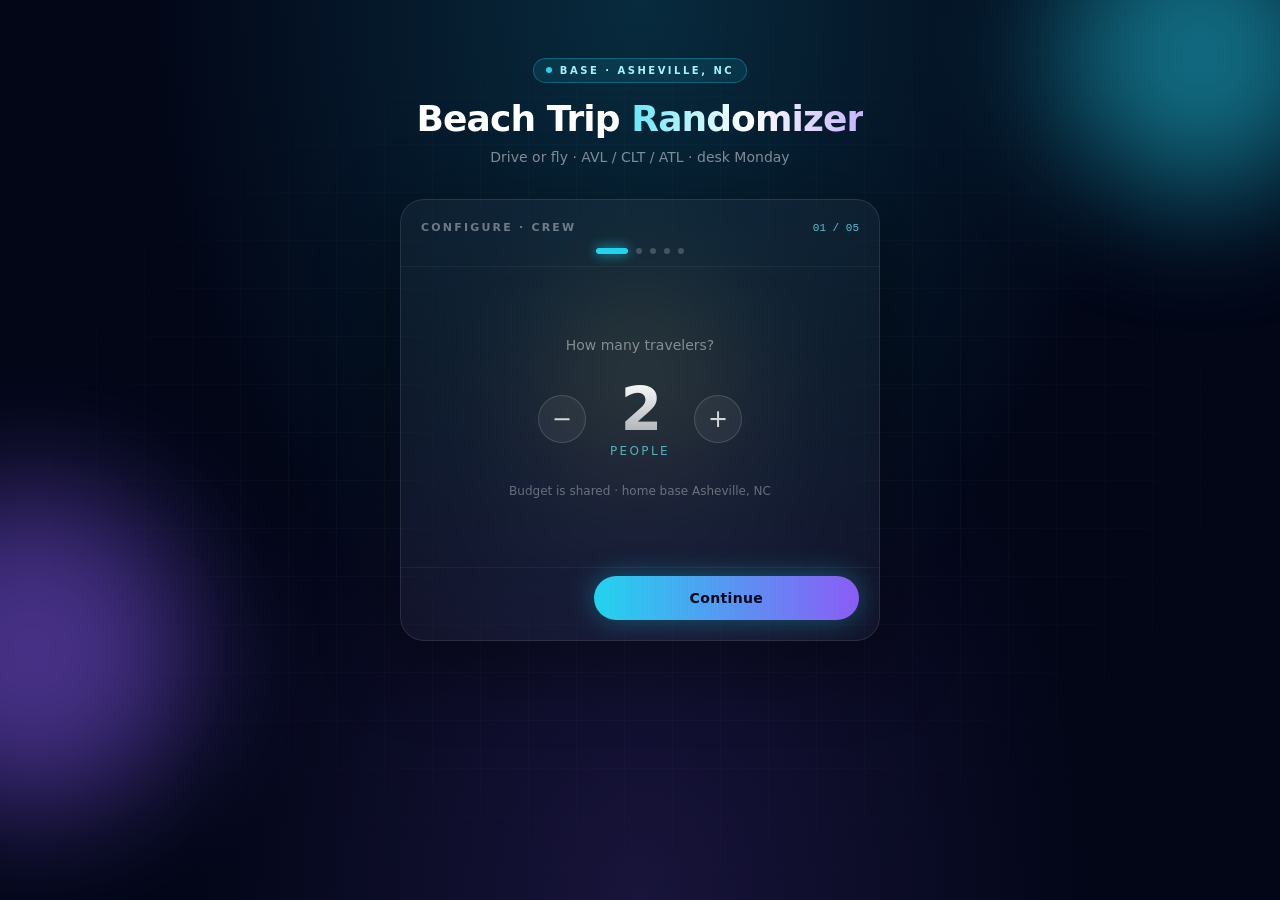
==== commit f3520466: "Drive from Asheville + AVL/CLT/ATL fly hubs + itinerary times (fa8df66)" ====
--- a/index.html
+++ b/index.html
@@ -4,8 +4,8 @@
     <meta charset="UTF-8" />
     <meta name="viewport" content="width=device-width, initial-scale=1.0" />
     <title>🏖️ Beach Trip Randomizer</title>
-    <script type="module" crossorigin src="./assets/index-rAwaySP6.js"></script>
-    <link rel="stylesheet" crossorigin href="./assets/index-lYfBWZu4.css">
+    <script type="module" crossorigin src="./assets/index-BJJrH_e-.js"></script>
+    <link rel="stylesheet" crossorigin href="./assets/index-DKZxX5is.css">
   </head>
   <body>
     <div id="root"></div>
--- a/assets/index-DKZxX5is.css
+++ b/assets/index-DKZxX5is.css
@@ -0,0 +1 @@
+*,:before,:after{--tw-border-spacing-x: 0;--tw-border-spacing-y: 0;--tw-translate-x: 0;--tw-translate-y: 0;--tw-rotate: 0;--tw-skew-x: 0;--tw-skew-y: 0;--tw-scale-x: 1;--tw-scale-y: 1;--tw-pan-x: ;--tw-pan-y: ;--tw-pinch-zoom: ;--tw-scroll-snap-strictness: proximity;--tw-gradient-from-position: ;--tw-gradient-via-position: ;--tw-gradient-to-position: ;--tw-ordinal: ;--tw-slashed-zero: ;--tw-numeric-figure: ;--tw-numeric-spacing: ;--tw-numeric-fraction: ;--tw-ring-inset: ;--tw-ring-offset-width: 0px;--tw-ring-offset-color: #fff;--tw-ring-color: rgb(59 130 246 / .5);--tw-ring-offset-shadow: 0 0 #0000;--tw-ring-shadow: 0 0 #0000;--tw-shadow: 0 0 #0000;--tw-shadow-colored: 0 0 #0000;--tw-blur: ;--tw-brightness: ;--tw-contrast: ;--tw-grayscale: ;--tw-hue-rotate: ;--tw-invert: ;--tw-saturate: ;--tw-sepia: ;--tw-drop-shadow: ;--tw-backdrop-blur: ;--tw-backdrop-brightness: ;--tw-backdrop-contrast: ;--tw-backdrop-grayscale: ;--tw-backdrop-hue-rotate: ;--tw-backdrop-invert: ;--tw-backdrop-opacity: ;--tw-backdrop-saturate: ;--tw-backdrop-sepia: ;--tw-contain-size: ;--tw-contain-layout: ;--tw-contain-paint: ;--tw-contain-style: }::backdrop{--tw-border-spacing-x: 0;--tw-border-spacing-y: 0;--tw-translate-x: 0;--tw-translate-y: 0;--tw-rotate: 0;--tw-skew-x: 0;--tw-skew-y: 0;--tw-scale-x: 1;--tw-scale-y: 1;--tw-pan-x: ;--tw-pan-y: ;--tw-pinch-zoom: ;--tw-scroll-snap-strictness: proximity;--tw-gradient-from-position: ;--tw-gradient-via-position: ;--tw-gradient-to-position: ;--tw-ordinal: ;--tw-slashed-zero: ;--tw-numeric-figure: ;--tw-numeric-spacing: ;--tw-numeric-fraction: ;--tw-ring-inset: ;--tw-ring-offset-width: 0px;--tw-ring-offset-color: #fff;--tw-ring-color: rgb(59 130 246 / .5);--tw-ring-offset-shadow: 0 0 #0000;--tw-ring-shadow: 0 0 #0000;--tw-shadow: 0 0 #0000;--tw-shadow-colored: 0 0 #0000;--tw-blur: ;--tw-brightness: ;--tw-contrast: ;--tw-grayscale: ;--tw-hue-rotate: ;--tw-invert: ;--tw-saturate: ;--tw-sepia: ;--tw-drop-shadow: ;--tw-backdrop-blur: ;--tw-backdrop-brightness: ;--tw-backdrop-contrast: ;--tw-backdrop-grayscale: ;--tw-backdrop-hue-rotate: ;--tw-backdrop-invert: ;--tw-backdrop-opacity: ;--tw-backdrop-saturate: ;--tw-backdrop-sepia: ;--tw-contain-size: ;--tw-contain-layout: ;--tw-contain-paint: ;--tw-contain-style: }*,:before,:after{box-sizing:border-box;border-width:0;border-style:solid;border-color:#e5e7eb}:before,:after{--tw-content: ""}html,:host{line-height:1.5;-webkit-text-size-adjust:100%;-moz-tab-size:4;-o-tab-size:4;tab-size:4;font-family:ui-sans-serif,system-ui,sans-serif,"Apple Color Emoji","Segoe UI Emoji",Segoe UI Symbol,"Noto Color Emoji";font-feature-settings:normal;font-variation-settings:normal;-webkit-tap-highlight-color:transparent}body{margin:0;line-height:inherit}hr{height:0;color:inherit;border-top-width:1px}abbr:where([title]){-webkit-text-decoration:underline dotted;text-decoration:underline dotted}h1,h2,h3,h4,h5,h6{font-size:inherit;font-weight:inherit}a{color:inherit;text-decoration:inherit}b,strong{font-weight:bolder}code,kbd,samp,pre{font-family:ui-monospace,SFMono-Regular,Menlo,Monaco,Consolas,Liberation Mono,Courier New,monospace;font-feature-settings:normal;font-variation-settings:normal;font-size:1em}small{font-size:80%}sub,sup{font-size:75%;line-height:0;position:relative;vertical-align:baseline}sub{bottom:-.25em}sup{top:-.5em}table{text-indent:0;border-color:inherit;border-collapse:collapse}button,input,optgroup,select,textarea{font-family:inherit;font-feature-settings:inherit;font-variation-settings:inherit;font-size:100%;font-weight:inherit;line-height:inherit;letter-spacing:inherit;color:inherit;margin:0;padding:0}button,select{text-transform:none}button,input:where([type=button]),input:where([type=reset]),input:where([type=submit]){-webkit-appearance:button;background-color:transparent;background-image:none}:-moz-focusring{outline:auto}:-moz-ui-invalid{box-shadow:none}progress{vertical-align:baseline}::-webkit-inner-spin-button,::-webkit-outer-spin-button{height:auto}[type=search]{-webkit-appearance:textfield;outline-offset:-2px}::-webkit-search-decoration{-webkit-appearance:none}::-webkit-file-upload-button{-webkit-appearance:button;font:inherit}summary{display:list-item}blockquote,dl,dd,h1,h2,h3,h4,h5,h6,hr,figure,p,pre{margin:0}fieldset{margin:0;padding:0}legend{padding:0}ol,ul,menu{list-style:none;margin:0;padding:0}dialog{padding:0}textarea{resize:vertical}input::-moz-placeholder,textarea::-moz-placeholder{opacity:1;color:#9ca3af}input::placeholder,textarea::placeholder{opacity:1;color:#9ca3af}button,[role=button]{cursor:pointer}:disabled{cursor:default}img,svg,video,canvas,audio,iframe,embed,object{display:block;vertical-align:middle}img,video{max-width:100%;height:auto}[hidden]:where(:not([hidden=until-found])){display:none}:root{--background: 0 0% 100%;--foreground: 240 10% 3.9%;--card: 0 0% 100%;--card-foreground: 240 10% 3.9%;--popover: 0 0% 100%;--popover-foreground: 240 10% 3.9%;--primary: 240 5.9% 10%;--primary-foreground: 0 0% 98%;--secondary: 240 4.8% 95.9%;--secondary-foreground: 240 5.9% 10%;--muted: 240 4.8% 95.9%;--muted-foreground: 240 3.8% 46.1%;--accent: 240 4.8% 95.9%;--accent-foreground: 240 5.9% 10%;--destructive: 0 84.2% 60.2%;--destructive-foreground: 0 0% 98%;--border: 240 5.9% 90%;--input: 240 5.9% 90%;--ring: 240 5.9% 10%;--radius: .625rem;--sidebar-background: 0 0% 98%;--sidebar-foreground: 240 5.3% 26.1%;--sidebar-primary: 240 5.9% 10%;--sidebar-primary-foreground: 0 0% 98%;--sidebar-accent: 240 4.8% 95.9%;--sidebar-accent-foreground: 240 5.9% 10%;--sidebar-border: 220 13% 91%;--sidebar-ring: 217.2 91.2% 59.8%}.dark{--background: 240 10% 3.9%;--foreground: 0 0% 98%;--card: 240 10% 3.9%;--card-foreground: 0 0% 98%;--popover: 240 10% 3.9%;--popover-foreground: 0 0% 98%;--primary: 0 0% 98%;--primary-foreground: 240 5.9% 10%;--secondary: 240 3.7% 15.9%;--secondary-foreground: 0 0% 98%;--muted: 240 3.7% 15.9%;--muted-foreground: 240 5% 64.9%;--accent: 240 3.7% 15.9%;--accent-foreground: 0 0% 98%;--destructive: 0 62.8% 30.6%;--destructive-foreground: 0 0% 98%;--border: 240 3.7% 15.9%;--input: 240 3.7% 15.9%;--ring: 240 4.9% 83.9%;--sidebar-background: 240 5.9% 10%;--sidebar-foreground: 240 4.8% 95.9%;--sidebar-primary: 224.3 76.3% 48%;--sidebar-primary-foreground: 0 0% 100%;--sidebar-accent: 240 3.7% 15.9%;--sidebar-accent-foreground: 240 4.8% 95.9%;--sidebar-border: 240 3.7% 15.9%;--sidebar-ring: 217.2 91.2% 59.8%}*{border-color:hsl(var(--border))}body{background-color:hsl(var(--background));color:hsl(var(--foreground))}.sr-only{position:absolute;width:1px;height:1px;padding:0;margin:-1px;overflow:hidden;clip:rect(0,0,0,0);white-space:nowrap;border-width:0}.pointer-events-none{pointer-events:none}.visible{visibility:visible}.invisible{visibility:hidden}.fixed{position:fixed}.absolute{position:absolute}.relative{position:relative}.inset-0{inset:0}.inset-x-0{left:0;right:0}.inset-y-0{top:0;bottom:0}.-bottom-12{bottom:-3rem}.-left-12{left:-3rem}.-right-12{right:-3rem}.-top-12{top:-3rem}.bottom-0{bottom:0}.bottom-\[10\%\]{bottom:10%}.left-0{left:0}.left-1\/2{left:50%}.left-2{left:.5rem}.left-\[-10\%\]{left:-10%}.left-\[50\%\]{left:50%}.right-0{right:0}.right-1{right:.25rem}.right-2{right:.5rem}.right-3{right:.75rem}.right-4{right:1rem}.right-\[-5\%\]{right:-5%}.top-0{top:0}.top-1\.5{top:.375rem}.top-1\/2{top:50%}.top-1\/3{top:33.333333%}.top-3\.5{top:.875rem}.top-4{top:1rem}.top-\[-10\%\]{top:-10%}.top-\[1px\]{top:1px}.top-\[50\%\]{top:50%}.top-\[60\%\]{top:60%}.top-full{top:100%}.isolate{isolation:isolate}.z-10{z-index:10}.z-20{z-index:20}.z-50{z-index:50}.z-\[1\]{z-index:1}.order-first{order:-9999}.order-last{order:9999}.col-start-2{grid-column-start:2}.row-span-2{grid-row:span 2 / span 2}.row-start-1{grid-row-start:1}.\!m-0{margin:0!important}.-mx-1{margin-left:-.25rem;margin-right:-.25rem}.-my-2{margin-top:-.5rem;margin-bottom:-.5rem}.mx-2{margin-left:.5rem;margin-right:.5rem}.mx-3\.5{margin-left:.875rem;margin-right:.875rem}.mx-auto{margin-left:auto;margin-right:auto}.my-0{margin-top:0;margin-bottom:0}.my-0\.5{margin-top:.125rem;margin-bottom:.125rem}.my-1{margin-top:.25rem;margin-bottom:.25rem}.-ml-4{margin-left:-1rem}.-mt-4{margin-top:-1rem}.mb-2{margin-bottom:.5rem}.mb-3{margin-bottom:.75rem}.mb-4{margin-bottom:1rem}.mb-5{margin-bottom:1.25rem}.mb-6{margin-bottom:1.5rem}.mb-8{margin-bottom:2rem}.ml-1{margin-left:.25rem}.ml-4{margin-left:1rem}.ml-auto{margin-left:auto}.mt-0\.5{margin-top:.125rem}.mt-1{margin-top:.25rem}.mt-1\.5{margin-top:.375rem}.mt-2{margin-top:.5rem}.mt-3{margin-top:.75rem}.mt-4{margin-top:1rem}.mt-5{margin-top:1.25rem}.mt-6{margin-top:1.5rem}.mt-8{margin-top:2rem}.mt-auto{margin-top:auto}.line-clamp-1{overflow:hidden;display:-webkit-box;-webkit-box-orient:vertical;-webkit-line-clamp:1}.line-clamp-2{overflow:hidden;display:-webkit-box;-webkit-box-orient:vertical;-webkit-line-clamp:2}.block{display:block}.inline-block{display:inline-block}.flex{display:flex}.inline-flex{display:inline-flex}.table{display:table}.table-caption{display:table-caption}.table-cell{display:table-cell}.table-row{display:table-row}.grid{display:grid}.hidden{display:none}.aspect-square{aspect-ratio:1 / 1}.aspect-video{aspect-ratio:16 / 9}.size-10{width:2.5rem;height:2.5rem}.size-2{width:.5rem;height:.5rem}.size-2\.5{width:.625rem;height:.625rem}.size-3{width:.75rem;height:.75rem}.size-3\.5{width:.875rem;height:.875rem}.size-4{width:1rem;height:1rem}.size-6{width:1.5rem;height:1.5rem}.size-7{width:1.75rem;height:1.75rem}.size-8{width:2rem;height:2rem}.size-9{width:2.25rem;height:2.25rem}.size-auto{width:auto;height:auto}.size-full{width:100%;height:100%}.h-1\.5{height:.375rem}.h-10{height:2.5rem}.h-11{height:2.75rem}.h-12{height:3rem}.h-2{height:.5rem}.h-2\.5{height:.625rem}.h-4{height:1rem}.h-40{height:10rem}.h-5{height:1.25rem}.h-6{height:1.5rem}.h-7{height:1.75rem}.h-72{height:18rem}.h-8{height:2rem}.h-80{height:20rem}.h-9{height:2.25rem}.h-\[1\.15rem\]{height:1.15rem}.h-\[calc\(100\%-1px\)\]{height:calc(100% - 1px)}.h-\[var\(--radix-navigation-menu-viewport-height\)\]{height:var(--radix-navigation-menu-viewport-height)}.h-\[var\(--radix-select-trigger-height\)\]{height:var(--radix-select-trigger-height)}.h-auto{height:auto}.h-full{height:100%}.h-px{height:1px}.h-svh{height:100svh}.max-h-\[300px\]{max-height:300px}.min-h-0{min-height:0px}.min-h-16{min-height:4rem}.min-h-4{min-height:1rem}.min-h-\[148px\]{min-height:148px}.min-h-\[300px\]{min-height:300px}.min-h-screen{min-height:100vh}.min-h-svh{min-height:100svh}.w-0{width:0px}.w-1{width:.25rem}.w-1\.5{width:.375rem}.w-11{width:2.75rem}.w-12{width:3rem}.w-2{width:.5rem}.w-2\.5{width:.625rem}.w-3{width:.75rem}.w-3\/4{width:75%}.w-4{width:1rem}.w-40{width:10rem}.w-5{width:1.25rem}.w-6{width:1.5rem}.w-64{width:16rem}.w-72{width:18rem}.w-8{width:2rem}.w-80{width:20rem}.w-9{width:2.25rem}.w-\[100px\]{width:100px}.w-\[5\.5rem\]{width:5.5rem}.w-auto{width:auto}.w-fit{width:-moz-fit-content;width:fit-content}.w-full{width:100%}.w-max{width:-moz-max-content;width:max-content}.w-px{width:1px}.min-w-0{min-width:0px}.min-w-10{min-width:2.5rem}.min-w-5{min-width:1.25rem}.min-w-8{min-width:2rem}.min-w-9{min-width:2.25rem}.min-w-\[12rem\]{min-width:12rem}.min-w-\[240px\]{min-width:240px}.min-w-\[8rem\]{min-width:8rem}.min-w-\[var\(--radix-select-trigger-width\)\]{min-width:var(--radix-select-trigger-width)}.max-w-\[calc\(100\%-2rem\)\]{max-width:calc(100% - 2rem)}.max-w-lg{max-width:32rem}.max-w-max{max-width:-moz-max-content;max-width:max-content}.max-w-sm{max-width:24rem}.max-w-xs{max-width:20rem}.flex-1{flex:1 1 0%}.flex-\[1\.4\]{flex:1.4}.shrink-0{flex-shrink:0}.grow{flex-grow:1}.grow-0{flex-grow:0}.basis-full{flex-basis:100%}.caption-bottom{caption-side:bottom}.border-collapse{border-collapse:collapse}.-translate-x-1\/2{--tw-translate-x: -50%;transform:translate(var(--tw-translate-x),var(--tw-translate-y)) rotate(var(--tw-rotate)) skew(var(--tw-skew-x)) skewY(var(--tw-skew-y)) scaleX(var(--tw-scale-x)) scaleY(var(--tw-scale-y))}.-translate-x-px{--tw-translate-x: -1px;transform:translate(var(--tw-translate-x),var(--tw-translate-y)) rotate(var(--tw-rotate)) skew(var(--tw-skew-x)) skewY(var(--tw-skew-y)) scaleX(var(--tw-scale-x)) scaleY(var(--tw-scale-y))}.-translate-y-1\/2{--tw-translate-y: -50%;transform:translate(var(--tw-translate-x),var(--tw-translate-y)) rotate(var(--tw-rotate)) skew(var(--tw-skew-x)) skewY(var(--tw-skew-y)) scaleX(var(--tw-scale-x)) scaleY(var(--tw-scale-y))}.translate-x-\[-50\%\]{--tw-translate-x: -50%;transform:translate(var(--tw-translate-x),var(--tw-translate-y)) rotate(var(--tw-rotate)) skew(var(--tw-skew-x)) skewY(var(--tw-skew-y)) scaleX(var(--tw-scale-x)) scaleY(var(--tw-scale-y))}.translate-x-px{--tw-translate-x: 1px;transform:translate(var(--tw-translate-x),var(--tw-translate-y)) rotate(var(--tw-rotate)) skew(var(--tw-skew-x)) skewY(var(--tw-skew-y)) scaleX(var(--tw-scale-x)) scaleY(var(--tw-scale-y))}.translate-y-0\.5{--tw-translate-y: .125rem;transform:translate(var(--tw-translate-x),var(--tw-translate-y)) rotate(var(--tw-rotate)) skew(var(--tw-skew-x)) skewY(var(--tw-skew-y)) scaleX(var(--tw-scale-x)) scaleY(var(--tw-scale-y))}.translate-y-\[-50\%\]{--tw-translate-y: -50%;transform:translate(var(--tw-translate-x),var(--tw-translate-y)) rotate(var(--tw-rotate)) skew(var(--tw-skew-x)) skewY(var(--tw-skew-y)) scaleX(var(--tw-scale-x)) scaleY(var(--tw-scale-y))}.translate-y-\[calc\(-50\%_-_2px\)\]{--tw-translate-y: calc(-50% - 2px) ;transform:translate(var(--tw-translate-x),var(--tw-translate-y)) rotate(var(--tw-rotate)) skew(var(--tw-skew-x)) skewY(var(--tw-skew-y)) scaleX(var(--tw-scale-x)) scaleY(var(--tw-scale-y))}.rotate-45{--tw-rotate: 45deg;transform:translate(var(--tw-translate-x),var(--tw-translate-y)) rotate(var(--tw-rotate)) skew(var(--tw-skew-x)) skewY(var(--tw-skew-y)) scaleX(var(--tw-scale-x)) scaleY(var(--tw-scale-y))}.rotate-90{--tw-rotate: 90deg;transform:translate(var(--tw-translate-x),var(--tw-translate-y)) rotate(var(--tw-rotate)) skew(var(--tw-skew-x)) skewY(var(--tw-skew-y)) scaleX(var(--tw-scale-x)) scaleY(var(--tw-scale-y))}.transform{transform:translate(var(--tw-translate-x),var(--tw-translate-y)) rotate(var(--tw-rotate)) skew(var(--tw-skew-x)) skewY(var(--tw-skew-y)) scaleX(var(--tw-scale-x)) scaleY(var(--tw-scale-y))}@keyframes caret-blink{0%,70%,to{opacity:1}20%,50%{opacity:0}}.animate-caret-blink{animation:caret-blink 1.25s ease-out infinite}@keyframes pulse{50%{opacity:.5}}.animate-pulse{animation:pulse 2s cubic-bezier(.4,0,.6,1) infinite}@keyframes spin{to{transform:rotate(360deg)}}.animate-spin{animation:spin 1s linear infinite}.cursor-default{cursor:default}.cursor-text{cursor:text}.touch-none{touch-action:none}.select-none{-webkit-user-select:none;-moz-user-select:none;user-select:none}.resize-none{resize:none}.scroll-my-1{scroll-margin-top:.25rem;scroll-margin-bottom:.25rem}.scroll-py-1{scroll-padding-top:.25rem;scroll-padding-bottom:.25rem}.list-disc{list-style-type:disc}.list-none{list-style-type:none}.auto-rows-min{grid-auto-rows:min-content}.grid-cols-3{grid-template-columns:repeat(3,minmax(0,1fr))}.grid-cols-\[0_1fr\]{grid-template-columns:0 1fr}.grid-rows-\[auto_auto\]{grid-template-rows:auto auto}.flex-row{flex-direction:row}.flex-col{flex-direction:column}.flex-col-reverse{flex-direction:column-reverse}.flex-wrap{flex-wrap:wrap}.place-content-center{place-content:center}.items-start{align-items:flex-start}.items-end{align-items:flex-end}.items-center{align-items:center}.items-stretch{align-items:stretch}.justify-start{justify-content:flex-start}.justify-center{justify-content:center}.justify-between{justify-content:space-between}.justify-items-start{justify-items:start}.gap-0\.5{gap:.125rem}.gap-1{gap:.25rem}.gap-1\.5{gap:.375rem}.gap-2{gap:.5rem}.gap-2\.5{gap:.625rem}.gap-3{gap:.75rem}.gap-4{gap:1rem}.gap-6{gap:1.5rem}.gap-7{gap:1.75rem}.gap-\[--spacing\(var\(--gap\)\)\]{gap:var(--spacing(var(--gap)))}.gap-x-3{-moz-column-gap:.75rem;column-gap:.75rem}.gap-y-0\.5{row-gap:.125rem}.gap-y-1{row-gap:.25rem}.space-y-2>:not([hidden])~:not([hidden]){--tw-space-y-reverse: 0;margin-top:calc(.5rem * calc(1 - var(--tw-space-y-reverse)));margin-bottom:calc(.5rem * var(--tw-space-y-reverse))}.space-y-2\.5>:not([hidden])~:not([hidden]){--tw-space-y-reverse: 0;margin-top:calc(.625rem * calc(1 - var(--tw-space-y-reverse)));margin-bottom:calc(.625rem * var(--tw-space-y-reverse))}.space-y-3>:not([hidden])~:not([hidden]){--tw-space-y-reverse: 0;margin-top:calc(.75rem * calc(1 - var(--tw-space-y-reverse)));margin-bottom:calc(.75rem * var(--tw-space-y-reverse))}.self-start{align-self:flex-start}.self-stretch{align-self:stretch}.justify-self-end{justify-self:end}.overflow-auto{overflow:auto}.overflow-hidden{overflow:hidden}.overflow-x-auto{overflow-x:auto}.overflow-y-auto{overflow-y:auto}.overflow-x-hidden{overflow-x:hidden}.whitespace-nowrap{white-space:nowrap}.text-balance{text-wrap:balance}.break-words{overflow-wrap:break-word}.rounded-2xl{border-radius:1rem}.rounded-3xl{border-radius:1.5rem}.rounded-\[2px\]{border-radius:2px}.rounded-\[4px\]{border-radius:4px}.rounded-\[calc\(var\(--radius\)-5px\)\]{border-radius:calc(var(--radius) - 5px)}.rounded-\[inherit\]{border-radius:inherit}.rounded-full{border-radius:9999px}.rounded-lg{border-radius:var(--radius)}.rounded-md{border-radius:calc(var(--radius) - 2px)}.rounded-none{border-radius:0}.rounded-sm{border-radius:calc(var(--radius) - 4px)}.rounded-xl{border-radius:calc(var(--radius) + 4px)}.rounded-xs{border-radius:calc(var(--radius) - 6px)}.rounded-l-md{border-top-left-radius:calc(var(--radius) - 2px);border-bottom-left-radius:calc(var(--radius) - 2px)}.rounded-r-md{border-top-right-radius:calc(var(--radius) - 2px);border-bottom-right-radius:calc(var(--radius) - 2px)}.rounded-tl-sm{border-top-left-radius:calc(var(--radius) - 4px)}.border{border-width:1px}.border-0{border-width:0px}.border-\[1\.5px\]{border-width:1.5px}.border-y{border-top-width:1px;border-bottom-width:1px}.border-b{border-bottom-width:1px}.border-l{border-left-width:1px}.border-r{border-right-width:1px}.border-t{border-top-width:1px}.border-dashed{border-style:dashed}.border-amber-300\/20{border-color:#fcd34d33}.border-amber-400\/25{border-color:#fbbf2440}.border-border{border-color:hsl(var(--border))}.border-border\/50{border-color:hsl(var(--border) / .5)}.border-cyan-400\/20{border-color:#22d3ee33}.border-cyan-400\/25{border-color:#22d3ee40}.border-cyan-400\/30{border-color:#22d3ee4d}.border-emerald-400\/20{border-color:#34d39933}.border-emerald-400\/25{border-color:#34d39940}.border-input{border-color:hsl(var(--input))}.border-primary{border-color:hsl(var(--primary))}.border-rose-400\/30{border-color:#fb71854d}.border-sidebar-border{border-color:hsl(var(--sidebar-border))}.border-transparent{border-color:transparent}.border-white\/10{border-color:#ffffff1a}.border-white\/15{border-color:#ffffff26}.border-white\/5{border-color:#ffffff0d}.border-l-transparent{border-left-color:transparent}.border-t-transparent{border-top-color:transparent}.bg-accent{background-color:hsl(var(--accent))}.bg-amber-300{--tw-bg-opacity: 1;background-color:rgb(252 211 77 / var(--tw-bg-opacity, 1))}.bg-amber-300\/10{background-color:#fcd34d1a}.bg-amber-300\/40{background-color:#fcd34d66}.bg-amber-400\/15{background-color:#fbbf2426}.bg-background{background-color:hsl(var(--background))}.bg-black\/20{background-color:#0003}.bg-black\/25{background-color:#00000040}.bg-black\/50{background-color:#00000080}.bg-border{background-color:hsl(var(--border))}.bg-card{background-color:hsl(var(--card))}.bg-cyan-400{--tw-bg-opacity: 1;background-color:rgb(34 211 238 / var(--tw-bg-opacity, 1))}.bg-cyan-400\/10{background-color:#22d3ee1a}.bg-cyan-400\/50{background-color:#22d3ee80}.bg-destructive{--tw-bg-opacity: 1;background-color:hsl(var(--destructive) / var(--tw-bg-opacity, 1))}.bg-emerald-300{--tw-bg-opacity: 1;background-color:rgb(110 231 183 / var(--tw-bg-opacity, 1))}.bg-emerald-400\/15{background-color:#34d39926}.bg-emerald-400\/5{background-color:#34d3990d}.bg-foreground{background-color:hsl(var(--foreground))}.bg-input{background-color:hsl(var(--input))}.bg-muted{background-color:hsl(var(--muted))}.bg-muted\/50{background-color:hsl(var(--muted) / .5)}.bg-popover{background-color:hsl(var(--popover))}.bg-primary{background-color:hsl(var(--primary))}.bg-primary\/20{background-color:hsl(var(--primary) / .2)}.bg-rose-500\/10{background-color:#f43f5e1a}.bg-secondary{background-color:hsl(var(--secondary))}.bg-sidebar{background-color:hsl(var(--sidebar-background))}.bg-sidebar-border{background-color:hsl(var(--sidebar-border))}.bg-slate-950{--tw-bg-opacity: 1;background-color:rgb(2 6 23 / var(--tw-bg-opacity, 1))}.bg-slate-950\/50{background-color:#02061780}.bg-transparent{background-color:transparent}.bg-violet-500{--tw-bg-opacity: 1;background-color:rgb(139 92 246 / var(--tw-bg-opacity, 1))}.bg-white{--tw-bg-opacity: 1;background-color:rgb(255 255 255 / var(--tw-bg-opacity, 1))}.bg-white\/20{background-color:#fff3}.bg-white\/5{background-color:#ffffff0d}.bg-white\/\[0\.04\]{background-color:#ffffff0a}.bg-\[radial-gradient\(ellipse_at_top\,_rgba\(34\,211\,238\,0\.18\)\,_transparent_55\%\)\,radial-gradient\(ellipse_at_bottom\,_rgba\(139\,92\,246\,0\.16\)\,_transparent_50\%\)\]{background-image:radial-gradient(ellipse at top,rgba(34,211,238,.18),transparent 55%),radial-gradient(ellipse at bottom,rgba(139,92,246,.16),transparent 50%)}.bg-gradient-to-b{background-image:linear-gradient(to bottom,var(--tw-gradient-stops))}.bg-gradient-to-r{background-image:linear-gradient(to right,var(--tw-gradient-stops))}.from-amber-300{--tw-gradient-from: #fcd34d var(--tw-gradient-from-position);--tw-gradient-to: rgb(252 211 77 / 0) var(--tw-gradient-to-position);--tw-gradient-stops: var(--tw-gradient-from), var(--tw-gradient-to)}.from-amber-300\/10{--tw-gradient-from: rgb(252 211 77 / .1) var(--tw-gradient-from-position);--tw-gradient-to: rgb(252 211 77 / 0) var(--tw-gradient-to-position);--tw-gradient-stops: var(--tw-gradient-from), var(--tw-gradient-to)}.from-cyan-300{--tw-gradient-from: #67e8f9 var(--tw-gradient-from-position);--tw-gradient-to: rgb(103 232 249 / 0) var(--tw-gradient-to-position);--tw-gradient-stops: var(--tw-gradient-from), var(--tw-gradient-to)}.from-cyan-400{--tw-gradient-from: #22d3ee var(--tw-gradient-from-position);--tw-gradient-to: rgb(34 211 238 / 0) var(--tw-gradient-to-position);--tw-gradient-stops: var(--tw-gradient-from), var(--tw-gradient-to)}.from-cyan-400\/10{--tw-gradient-from: rgb(34 211 238 / .1) var(--tw-gradient-from-position);--tw-gradient-to: rgb(34 211 238 / 0) var(--tw-gradient-to-position);--tw-gradient-stops: var(--tw-gradient-from), var(--tw-gradient-to)}.from-cyan-500\/10{--tw-gradient-from: rgb(6 182 212 / .1) var(--tw-gradient-from-position);--tw-gradient-to: rgb(6 182 212 / 0) var(--tw-gradient-to-position);--tw-gradient-stops: var(--tw-gradient-from), var(--tw-gradient-to)}.from-cyan-500\/15{--tw-gradient-from: rgb(6 182 212 / .15) var(--tw-gradient-from-position);--tw-gradient-to: rgb(6 182 212 / 0) var(--tw-gradient-to-position);--tw-gradient-stops: var(--tw-gradient-from), var(--tw-gradient-to)}.from-emerald-400\/10{--tw-gradient-from: rgb(52 211 153 / .1) var(--tw-gradient-from-position);--tw-gradient-to: rgb(52 211 153 / 0) var(--tw-gradient-to-position);--tw-gradient-stops: var(--tw-gradient-from), var(--tw-gradient-to)}.from-white{--tw-gradient-from: #fff var(--tw-gradient-from-position);--tw-gradient-to: rgb(255 255 255 / 0) var(--tw-gradient-to-position);--tw-gradient-stops: var(--tw-gradient-from), var(--tw-gradient-to)}.via-white{--tw-gradient-to: rgb(255 255 255 / 0) var(--tw-gradient-to-position);--tw-gradient-stops: var(--tw-gradient-from), #fff var(--tw-gradient-via-position), var(--tw-gradient-to)}.via-yellow-300{--tw-gradient-to: rgb(253 224 71 / 0) var(--tw-gradient-to-position);--tw-gradient-stops: var(--tw-gradient-from), #fde047 var(--tw-gradient-via-position), var(--tw-gradient-to)}.to-amber-400{--tw-gradient-to: #fbbf24 var(--tw-gradient-to-position)}.to-cyan-500\/10{--tw-gradient-to: rgb(6 182 212 / .1) var(--tw-gradient-to-position)}.to-violet-300{--tw-gradient-to: #c4b5fd var(--tw-gradient-to-position)}.to-violet-500{--tw-gradient-to: #8b5cf6 var(--tw-gradient-to-position)}.to-violet-500\/10{--tw-gradient-to: rgb(139 92 246 / .1) var(--tw-gradient-to-position)}.to-violet-500\/15{--tw-gradient-to: rgb(139 92 246 / .15) var(--tw-gradient-to-position)}.to-white\/60{--tw-gradient-to: rgb(255 255 255 / .6) var(--tw-gradient-to-position)}.bg-clip-text{-webkit-background-clip:text;background-clip:text}.fill-current{fill:currentColor}.fill-foreground{fill:hsl(var(--foreground))}.fill-primary{fill:hsl(var(--primary))}.p-0{padding:0}.p-1{padding:.25rem}.p-2{padding:.5rem}.p-3{padding:.75rem}.p-4{padding:1rem}.p-6{padding:1.5rem}.p-\[3px\]{padding:3px}.p-px{padding:1px}.px-1{padding-left:.25rem;padding-right:.25rem}.px-1\.5{padding-left:.375rem;padding-right:.375rem}.px-10{padding-left:2.5rem;padding-right:2.5rem}.px-2{padding-left:.5rem;padding-right:.5rem}.px-2\.5{padding-left:.625rem;padding-right:.625rem}.px-3{padding-left:.75rem;padding-right:.75rem}.px-4{padding-left:1rem;padding-right:1rem}.px-5{padding-left:1.25rem;padding-right:1.25rem}.px-6{padding-left:1.5rem;padding-right:1.5rem}.py-0\.5{padding-top:.125rem;padding-bottom:.125rem}.py-1{padding-top:.25rem;padding-bottom:.25rem}.py-1\.5{padding-top:.375rem;padding-bottom:.375rem}.py-2{padding-top:.5rem;padding-bottom:.5rem}.py-2\.5{padding-top:.625rem;padding-bottom:.625rem}.py-3{padding-top:.75rem;padding-bottom:.75rem}.py-4{padding-top:1rem;padding-bottom:1rem}.py-5{padding-top:1.25rem;padding-bottom:1.25rem}.py-6{padding-top:1.5rem;padding-bottom:1.5rem}.py-8{padding-top:2rem;padding-bottom:2rem}.pb-24{padding-bottom:6rem}.pb-3{padding-bottom:.75rem}.pb-4{padding-bottom:1rem}.pb-5{padding-bottom:1.25rem}.pl-2{padding-left:.5rem}.pl-3{padding-left:.75rem}.pl-4{padding-left:1rem}.pl-8{padding-left:2rem}.pr-1{padding-right:.25rem}.pr-2{padding-right:.5rem}.pr-2\.5{padding-right:.625rem}.pr-3{padding-right:.75rem}.pr-8{padding-right:2rem}.pt-0{padding-top:0}.pt-0\.5{padding-top:.125rem}.pt-10{padding-top:2.5rem}.pt-2{padding-top:.5rem}.pt-3{padding-top:.75rem}.pt-4{padding-top:1rem}.pt-5{padding-top:1.25rem}.text-left{text-align:left}.text-center{text-align:center}.text-right{text-align:right}.align-middle{vertical-align:middle}.font-mono{font-family:ui-monospace,SFMono-Regular,Menlo,Monaco,Consolas,Liberation Mono,Courier New,monospace}.font-sans{font-family:ui-sans-serif,system-ui,sans-serif,"Apple Color Emoji","Segoe UI Emoji",Segoe UI Symbol,"Noto Color Emoji"}.text-2xl{font-size:1.5rem;line-height:2rem}.text-3xl{font-size:1.875rem;line-height:2.25rem}.text-5xl{font-size:3rem;line-height:1}.text-6xl{font-size:3.75rem;line-height:1}.text-\[0\.8rem\]{font-size:.8rem}.text-\[10px\]{font-size:10px}.text-\[11px\]{font-size:11px}.text-\[9px\]{font-size:9px}.text-base{font-size:1rem;line-height:1.5rem}.text-lg{font-size:1.125rem;line-height:1.75rem}.text-sm{font-size:.875rem;line-height:1.25rem}.text-sm\/relaxed{font-size:.875rem;line-height:1.625}.text-xl{font-size:1.25rem;line-height:1.75rem}.text-xs{font-size:.75rem;line-height:1rem}.font-bold{font-weight:700}.font-medium{font-weight:500}.font-normal{font-weight:400}.font-semibold{font-weight:600}.uppercase{text-transform:uppercase}.tabular-nums{--tw-numeric-spacing: tabular-nums;font-variant-numeric:var(--tw-ordinal) var(--tw-slashed-zero) var(--tw-numeric-figure) var(--tw-numeric-spacing) var(--tw-numeric-fraction)}.leading-none{line-height:1}.leading-normal{line-height:1.5}.leading-relaxed{line-height:1.625}.leading-snug{line-height:1.375}.leading-tight{line-height:1.25}.tracking-\[0\.15em\]{letter-spacing:.15em}.tracking-\[0\.25em\]{letter-spacing:.25em}.tracking-\[0\.2em\]{letter-spacing:.2em}.tracking-\[0\.35em\]{letter-spacing:.35em}.tracking-tight{letter-spacing:-.025em}.tracking-tighter{letter-spacing:-.05em}.tracking-wide{letter-spacing:.025em}.tracking-wider{letter-spacing:.05em}.tracking-widest{letter-spacing:.1em}.text-accent-foreground{color:hsl(var(--accent-foreground))}.text-amber-100\/90{color:#fef3c7e6}.text-amber-200{--tw-text-opacity: 1;color:rgb(253 230 138 / var(--tw-text-opacity, 1))}.text-amber-200\/70{color:#fde68ab3}.text-background{color:hsl(var(--background))}.text-card-foreground{color:hsl(var(--card-foreground))}.text-current{color:currentColor}.text-cyan-100{--tw-text-opacity: 1;color:rgb(207 250 254 / var(--tw-text-opacity, 1))}.text-cyan-100\/60{color:#cffafe99}.text-cyan-200{--tw-text-opacity: 1;color:rgb(165 243 252 / var(--tw-text-opacity, 1))}.text-cyan-200\/50{color:#a5f3fc80}.text-cyan-200\/80{color:#a5f3fccc}.text-cyan-200\/90{color:#a5f3fce6}.text-cyan-300{--tw-text-opacity: 1;color:rgb(103 232 249 / var(--tw-text-opacity, 1))}.text-cyan-300\/70{color:#67e8f9b3}.text-cyan-300\/80{color:#67e8f9cc}.text-destructive{--tw-text-opacity: 1;color:hsl(var(--destructive) / var(--tw-text-opacity, 1))}.text-emerald-100\/60{color:#d1fae599}.text-emerald-200\/50{color:#a7f3d080}.text-emerald-200\/60{color:#a7f3d099}.text-emerald-300{--tw-text-opacity: 1;color:rgb(110 231 183 / var(--tw-text-opacity, 1))}.text-foreground{color:hsl(var(--foreground))}.text-muted-foreground{color:hsl(var(--muted-foreground))}.text-popover-foreground{color:hsl(var(--popover-foreground))}.text-primary{color:hsl(var(--primary))}.text-primary-foreground{color:hsl(var(--primary-foreground))}.text-rose-200{--tw-text-opacity: 1;color:rgb(254 205 211 / var(--tw-text-opacity, 1))}.text-rose-300\/90{color:#fda4afe6}.text-secondary-foreground{color:hsl(var(--secondary-foreground))}.text-sidebar-foreground{color:hsl(var(--sidebar-foreground))}.text-sidebar-foreground\/70{color:hsl(var(--sidebar-foreground) / .7)}.text-slate-950{--tw-text-opacity: 1;color:rgb(2 6 23 / var(--tw-text-opacity, 1))}.text-transparent{color:transparent}.text-white{--tw-text-opacity: 1;color:rgb(255 255 255 / var(--tw-text-opacity, 1))}.text-white\/30{color:#ffffff4d}.text-white\/35{color:#ffffff59}.text-white\/40{color:#fff6}.text-white\/45{color:#ffffff73}.text-white\/50{color:#ffffff80}.text-white\/55{color:#ffffff8c}.text-white\/60{color:#fff9}.text-white\/80{color:#fffc}.text-white\/90{color:#ffffffe6}.underline-offset-4{text-underline-offset:4px}.opacity-0{opacity:0}.opacity-50{opacity:.5}.opacity-70{opacity:.7}.opacity-\[0\.07\]{opacity:.07}.shadow{--tw-shadow: 0 1px 3px 0 rgb(0 0 0 / .1), 0 1px 2px -1px rgb(0 0 0 / .1);--tw-shadow-colored: 0 1px 3px 0 var(--tw-shadow-color), 0 1px 2px -1px var(--tw-shadow-color);box-shadow:var(--tw-ring-offset-shadow, 0 0 #0000),var(--tw-ring-shadow, 0 0 #0000),var(--tw-shadow)}.shadow-\[0_0_0_1px_hsl\(var\(--sidebar-border\)\)\]{--tw-shadow: 0 0 0 1px hsl(var(--sidebar-border));--tw-shadow-colored: 0 0 0 1px var(--tw-shadow-color);box-shadow:var(--tw-ring-offset-shadow, 0 0 #0000),var(--tw-ring-shadow, 0 0 #0000),var(--tw-shadow)}.shadow-\[0_0_12px_rgba\(34\,211\,238\,0\.8\)\]{--tw-shadow: 0 0 12px rgba(34,211,238,.8);--tw-shadow-colored: 0 0 12px var(--tw-shadow-color);box-shadow:var(--tw-ring-offset-shadow, 0 0 #0000),var(--tw-ring-shadow, 0 0 #0000),var(--tw-shadow)}.shadow-\[0_0_28px_rgba\(34\,211\,238\,0\.35\)\]{--tw-shadow: 0 0 28px rgba(34,211,238,.35);--tw-shadow-colored: 0 0 28px var(--tw-shadow-color);box-shadow:var(--tw-ring-offset-shadow, 0 0 #0000),var(--tw-ring-shadow, 0 0 #0000),var(--tw-shadow)}.shadow-\[0_0_32px_rgba\(251\,191\,36\,0\.4\)\]{--tw-shadow: 0 0 32px rgba(251,191,36,.4);--tw-shadow-colored: 0 0 32px var(--tw-shadow-color);box-shadow:var(--tw-ring-offset-shadow, 0 0 #0000),var(--tw-ring-shadow, 0 0 #0000),var(--tw-shadow)}.shadow-\[0_0_40px_rgba\(34\,211\,238\,0\.12\)\]{--tw-shadow: 0 0 40px rgba(34,211,238,.12);--tw-shadow-colored: 0 0 40px var(--tw-shadow-color);box-shadow:var(--tw-ring-offset-shadow, 0 0 #0000),var(--tw-ring-shadow, 0 0 #0000),var(--tw-shadow)}.shadow-\[0_20px_80px_rgba\(0\,0\,0\,0\.4\)\]{--tw-shadow: 0 20px 80px rgba(0,0,0,.4);--tw-shadow-colored: 0 20px 80px var(--tw-shadow-color);box-shadow:var(--tw-ring-offset-shadow, 0 0 #0000),var(--tw-ring-shadow, 0 0 #0000),var(--tw-shadow)}.shadow-\[0_20px_80px_rgba\(0\,0\,0\,0\.45\)\]{--tw-shadow: 0 20px 80px rgba(0,0,0,.45);--tw-shadow-colored: 0 20px 80px var(--tw-shadow-color);box-shadow:var(--tw-ring-offset-shadow, 0 0 #0000),var(--tw-ring-shadow, 0 0 #0000),var(--tw-shadow)}.shadow-lg{--tw-shadow: 0 10px 15px -3px rgb(0 0 0 / .1), 0 4px 6px -4px rgb(0 0 0 / .1);--tw-shadow-colored: 0 10px 15px -3px var(--tw-shadow-color), 0 4px 6px -4px var(--tw-shadow-color);box-shadow:var(--tw-ring-offset-shadow, 0 0 #0000),var(--tw-ring-shadow, 0 0 #0000),var(--tw-shadow)}.shadow-md{--tw-shadow: 0 4px 6px -1px rgb(0 0 0 / .1), 0 2px 4px -2px rgb(0 0 0 / .1);--tw-shadow-colored: 0 4px 6px -1px var(--tw-shadow-color), 0 2px 4px -2px var(--tw-shadow-color);box-shadow:var(--tw-ring-offset-shadow, 0 0 #0000),var(--tw-ring-shadow, 0 0 #0000),var(--tw-shadow)}.shadow-none{--tw-shadow: 0 0 #0000;--tw-shadow-colored: 0 0 #0000;box-shadow:var(--tw-ring-offset-shadow, 0 0 #0000),var(--tw-ring-shadow, 0 0 #0000),var(--tw-shadow)}.shadow-sm{--tw-shadow: 0 1px 2px 0 rgb(0 0 0 / .05);--tw-shadow-colored: 0 1px 2px 0 var(--tw-shadow-color);box-shadow:var(--tw-ring-offset-shadow, 0 0 #0000),var(--tw-ring-shadow, 0 0 #0000),var(--tw-shadow)}.shadow-xl{--tw-shadow: 0 20px 25px -5px rgb(0 0 0 / .1), 0 8px 10px -6px rgb(0 0 0 / .1);--tw-shadow-colored: 0 20px 25px -5px var(--tw-shadow-color), 0 8px 10px -6px var(--tw-shadow-color);box-shadow:var(--tw-ring-offset-shadow, 0 0 #0000),var(--tw-ring-shadow, 0 0 #0000),var(--tw-shadow)}.shadow-xs{--tw-shadow: 0 1px 2px 0 rgb(0 0 0 / .05);--tw-shadow-colored: 0 1px 2px 0 var(--tw-shadow-color);box-shadow:var(--tw-ring-offset-shadow, 0 0 #0000),var(--tw-ring-shadow, 0 0 #0000),var(--tw-shadow)}.outline-none{outline:2px solid transparent;outline-offset:2px}.outline{outline-style:solid}.ring-0{--tw-ring-offset-shadow: var(--tw-ring-inset) 0 0 0 var(--tw-ring-offset-width) var(--tw-ring-offset-color);--tw-ring-shadow: var(--tw-ring-inset) 0 0 0 calc(0px + var(--tw-ring-offset-width)) var(--tw-ring-color);box-shadow:var(--tw-ring-offset-shadow),var(--tw-ring-shadow),var(--tw-shadow, 0 0 #0000)}.ring-ring\/50{--tw-ring-color: hsl(var(--ring) / .5)}.ring-sidebar-ring{--tw-ring-color: hsl(var(--sidebar-ring))}.ring-offset-background{--tw-ring-offset-color: hsl(var(--background))}.blur-3xl{--tw-blur: blur(64px);filter:var(--tw-blur) var(--tw-brightness) var(--tw-contrast) var(--tw-grayscale) var(--tw-hue-rotate) var(--tw-invert) var(--tw-saturate) var(--tw-sepia) var(--tw-drop-shadow)}.blur-\[1px\]{--tw-blur: blur(1px);filter:var(--tw-blur) var(--tw-brightness) var(--tw-contrast) var(--tw-grayscale) var(--tw-hue-rotate) var(--tw-invert) var(--tw-saturate) var(--tw-sepia) var(--tw-drop-shadow)}.filter{filter:var(--tw-blur) var(--tw-brightness) var(--tw-contrast) var(--tw-grayscale) var(--tw-hue-rotate) var(--tw-invert) var(--tw-saturate) var(--tw-sepia) var(--tw-drop-shadow)}.backdrop-blur{--tw-backdrop-blur: blur(8px);-webkit-backdrop-filter:var(--tw-backdrop-blur) var(--tw-backdrop-brightness) var(--tw-backdrop-contrast) var(--tw-backdrop-grayscale) var(--tw-backdrop-hue-rotate) var(--tw-backdrop-invert) var(--tw-backdrop-opacity) var(--tw-backdrop-saturate) var(--tw-backdrop-sepia);backdrop-filter:var(--tw-backdrop-blur) var(--tw-backdrop-brightness) var(--tw-backdrop-contrast) var(--tw-backdrop-grayscale) var(--tw-backdrop-hue-rotate) var(--tw-backdrop-invert) var(--tw-backdrop-opacity) var(--tw-backdrop-saturate) var(--tw-backdrop-sepia)}.backdrop-blur-2xl{--tw-backdrop-blur: blur(40px);-webkit-backdrop-filter:var(--tw-backdrop-blur) var(--tw-backdrop-brightness) var(--tw-backdrop-contrast) var(--tw-backdrop-grayscale) var(--tw-backdrop-hue-rotate) var(--tw-backdrop-invert) var(--tw-backdrop-opacity) var(--tw-backdrop-saturate) var(--tw-backdrop-sepia);backdrop-filter:var(--tw-backdrop-blur) var(--tw-backdrop-brightness) var(--tw-backdrop-contrast) var(--tw-backdrop-grayscale) var(--tw-backdrop-hue-rotate) var(--tw-backdrop-invert) var(--tw-backdrop-opacity) var(--tw-backdrop-saturate) var(--tw-backdrop-sepia)}.backdrop-blur-xl{--tw-backdrop-blur: blur(24px);-webkit-backdrop-filter:var(--tw-backdrop-blur) var(--tw-backdrop-brightness) var(--tw-backdrop-contrast) var(--tw-backdrop-grayscale) var(--tw-backdrop-hue-rotate) var(--tw-backdrop-invert) var(--tw-backdrop-opacity) var(--tw-backdrop-saturate) var(--tw-backdrop-sepia);backdrop-filter:var(--tw-backdrop-blur) var(--tw-backdrop-brightness) var(--tw-backdrop-contrast) var(--tw-backdrop-grayscale) var(--tw-backdrop-hue-rotate) var(--tw-backdrop-invert) var(--tw-backdrop-opacity) var(--tw-backdrop-saturate) var(--tw-backdrop-sepia)}.transition{transition-property:color,background-color,border-color,text-decoration-color,fill,stroke,opacity,box-shadow,transform,filter,backdrop-filter;transition-timing-function:cubic-bezier(.4,0,.2,1);transition-duration:.15s}.transition-\[color\,box-shadow\]{transition-property:color,box-shadow;transition-timing-function:cubic-bezier(.4,0,.2,1);transition-duration:.15s}.transition-\[left\,right\,width\]{transition-property:left,right,width;transition-timing-function:cubic-bezier(.4,0,.2,1);transition-duration:.15s}.transition-\[margin\,opacity\]{transition-property:margin,opacity;transition-timing-function:cubic-bezier(.4,0,.2,1);transition-duration:.15s}.transition-\[width\,height\,padding\]{transition-property:width,height,padding;transition-timing-function:cubic-bezier(.4,0,.2,1);transition-duration:.15s}.transition-\[width\]{transition-property:width;transition-timing-function:cubic-bezier(.4,0,.2,1);transition-duration:.15s}.transition-all{transition-property:all;transition-timing-function:cubic-bezier(.4,0,.2,1);transition-duration:.15s}.transition-colors{transition-property:color,background-color,border-color,text-decoration-color,fill,stroke;transition-timing-function:cubic-bezier(.4,0,.2,1);transition-duration:.15s}.transition-none{transition-property:none}.transition-opacity{transition-property:opacity;transition-timing-function:cubic-bezier(.4,0,.2,1);transition-duration:.15s}.transition-shadow{transition-property:box-shadow;transition-timing-function:cubic-bezier(.4,0,.2,1);transition-duration:.15s}.transition-transform{transition-property:transform;transition-timing-function:cubic-bezier(.4,0,.2,1);transition-duration:.15s}.duration-100{transition-duration:.1s}.duration-1000{transition-duration:1s}.duration-200{transition-duration:.2s}.duration-300{transition-duration:.3s}.ease-in-out{transition-timing-function:cubic-bezier(.4,0,.2,1)}.ease-linear{transition-timing-function:linear}@keyframes enter{0%{opacity:var(--tw-enter-opacity, 1);transform:translate3d(var(--tw-enter-translate-x, 0),var(--tw-enter-translate-y, 0),0) scale3d(var(--tw-enter-scale, 1),var(--tw-enter-scale, 1),var(--tw-enter-scale, 1)) rotate(var(--tw-enter-rotate, 0))}}@keyframes exit{to{opacity:var(--tw-exit-opacity, 1);transform:translate3d(var(--tw-exit-translate-x, 0),var(--tw-exit-translate-y, 0),0) scale3d(var(--tw-exit-scale, 1),var(--tw-exit-scale, 1),var(--tw-exit-scale, 1)) rotate(var(--tw-exit-rotate, 0))}}.animate-in{animation-name:enter;animation-duration:.15s;--tw-enter-opacity: initial;--tw-enter-scale: initial;--tw-enter-rotate: initial;--tw-enter-translate-x: initial;--tw-enter-translate-y: initial}.fade-in-0{--tw-enter-opacity: 0}.zoom-in-95{--tw-enter-scale: .95}.duration-100{animation-duration:.1s}.duration-1000{animation-duration:1s}.duration-200{animation-duration:.2s}.duration-300{animation-duration:.3s}.ease-in-out{animation-timing-function:cubic-bezier(.4,0,.2,1)}.ease-linear{animation-timing-function:linear}.\[--cell-size\:--spacing\(8\)\]{--cell-size: var(--spacing(8))}.selection\:bg-primary *::-moz-selection{background-color:hsl(var(--primary))}.selection\:bg-primary *::selection{background-color:hsl(var(--primary))}.selection\:text-primary-foreground *::-moz-selection{color:hsl(var(--primary-foreground))}.selection\:text-primary-foreground *::selection{color:hsl(var(--primary-foreground))}.selection\:bg-primary::-moz-selection{background-color:hsl(var(--primary))}.selection\:bg-primary::selection{background-color:hsl(var(--primary))}.selection\:text-primary-foreground::-moz-selection{color:hsl(var(--primary-foreground))}.selection\:text-primary-foreground::selection{color:hsl(var(--primary-foreground))}.file\:inline-flex::file-selector-button{display:inline-flex}.file\:h-7::file-selector-button{height:1.75rem}.file\:border-0::file-selector-button{border-width:0px}.file\:bg-transparent::file-selector-button{background-color:transparent}.file\:text-sm::file-selector-button{font-size:.875rem;line-height:1.25rem}.file\:font-medium::file-selector-button{font-weight:500}.file\:text-foreground::file-selector-button{color:hsl(var(--foreground))}.placeholder\:text-muted-foreground::-moz-placeholder{color:hsl(var(--muted-foreground))}.placeholder\:text-muted-foreground::placeholder{color:hsl(var(--muted-foreground))}.after\:absolute:after{content:var(--tw-content);position:absolute}.after\:-inset-2:after{content:var(--tw-content);inset:-.5rem}.after\:inset-y-0:after{content:var(--tw-content);top:0;bottom:0}.after\:left-1\/2:after{content:var(--tw-content);left:50%}.after\:w-1:after{content:var(--tw-content);width:.25rem}.after\:w-\[2px\]:after{content:var(--tw-content);width:2px}.after\:-translate-x-1\/2:after{content:var(--tw-content);--tw-translate-x: -50%;transform:translate(var(--tw-translate-x),var(--tw-translate-y)) rotate(var(--tw-rotate)) skew(var(--tw-skew-x)) skewY(var(--tw-skew-y)) scaleX(var(--tw-scale-x)) scaleY(var(--tw-scale-y))}.first\:rounded-l-md:first-child{border-top-left-radius:calc(var(--radius) - 2px);border-bottom-left-radius:calc(var(--radius) - 2px)}.first\:border-l:first-child{border-left-width:1px}.last\:mt-0:last-child{margin-top:0}.last\:rounded-r-md:last-child{border-top-right-radius:calc(var(--radius) - 2px);border-bottom-right-radius:calc(var(--radius) - 2px)}.last\:border-b-0:last-child{border-bottom-width:0px}.hover\:border-white\/25:hover{border-color:#ffffff40}.hover\:bg-accent:hover{background-color:hsl(var(--accent))}.hover\:bg-cyan-400\/20:hover{background-color:#22d3ee33}.hover\:bg-destructive\/90:hover{background-color:hsl(var(--destructive) / .9)}.hover\:bg-muted:hover{background-color:hsl(var(--muted))}.hover\:bg-muted\/50:hover{background-color:hsl(var(--muted) / .5)}.hover\:bg-primary\/90:hover{background-color:hsl(var(--primary) / .9)}.hover\:bg-secondary\/80:hover{background-color:hsl(var(--secondary) / .8)}.hover\:bg-sidebar-accent:hover{background-color:hsl(var(--sidebar-accent))}.hover\:bg-white\/10:hover{background-color:#ffffff1a}.hover\:bg-white\/\[0\.07\]:hover{background-color:#ffffff12}.hover\:text-accent-foreground:hover{color:hsl(var(--accent-foreground))}.hover\:text-cyan-200:hover{--tw-text-opacity: 1;color:rgb(165 243 252 / var(--tw-text-opacity, 1))}.hover\:text-foreground:hover{color:hsl(var(--foreground))}.hover\:text-muted-foreground:hover{color:hsl(var(--muted-foreground))}.hover\:text-sidebar-accent-foreground:hover{color:hsl(var(--sidebar-accent-foreground))}.hover\:underline:hover{text-decoration-line:underline}.hover\:opacity-100:hover{opacity:1}.hover\:shadow-\[0_0_0_1px_hsl\(var\(--sidebar-accent\)\)\]:hover{--tw-shadow: 0 0 0 1px hsl(var(--sidebar-accent));--tw-shadow-colored: 0 0 0 1px var(--tw-shadow-color);box-shadow:var(--tw-ring-offset-shadow, 0 0 #0000),var(--tw-ring-shadow, 0 0 #0000),var(--tw-shadow)}.hover\:shadow-\[0_0_40px_rgba\(34\,211\,238\,0\.5\)\]:hover{--tw-shadow: 0 0 40px rgba(34,211,238,.5);--tw-shadow-colored: 0 0 40px var(--tw-shadow-color);box-shadow:var(--tw-ring-offset-shadow, 0 0 #0000),var(--tw-ring-shadow, 0 0 #0000),var(--tw-shadow)}.hover\:ring-4:hover{--tw-ring-offset-shadow: var(--tw-ring-inset) 0 0 0 var(--tw-ring-offset-width) var(--tw-ring-offset-color);--tw-ring-shadow: var(--tw-ring-inset) 0 0 0 calc(4px + var(--tw-ring-offset-width)) var(--tw-ring-color);box-shadow:var(--tw-ring-offset-shadow),var(--tw-ring-shadow),var(--tw-shadow, 0 0 #0000)}.hover\:brightness-110:hover{--tw-brightness: brightness(1.1);filter:var(--tw-blur) var(--tw-brightness) var(--tw-contrast) var(--tw-grayscale) var(--tw-hue-rotate) var(--tw-invert) var(--tw-saturate) var(--tw-sepia) var(--tw-drop-shadow)}.hover\:after\:bg-sidebar-border:hover:after{content:var(--tw-content);background-color:hsl(var(--sidebar-border))}.focus\:z-10:focus{z-index:10}.focus\:bg-accent:focus{background-color:hsl(var(--accent))}.focus\:text-accent-foreground:focus{color:hsl(var(--accent-foreground))}.focus\:ring-2:focus{--tw-ring-offset-shadow: var(--tw-ring-inset) 0 0 0 var(--tw-ring-offset-width) var(--tw-ring-offset-color);--tw-ring-shadow: var(--tw-ring-inset) 0 0 0 calc(2px + var(--tw-ring-offset-width)) var(--tw-ring-color);box-shadow:var(--tw-ring-offset-shadow),var(--tw-ring-shadow),var(--tw-shadow, 0 0 #0000)}.focus\:ring-ring:focus{--tw-ring-color: hsl(var(--ring))}.focus\:ring-offset-2:focus{--tw-ring-offset-width: 2px}.focus-visible\:z-10:focus-visible{z-index:10}.focus-visible\:border-ring:focus-visible{border-color:hsl(var(--ring))}.focus-visible\:outline-1:focus-visible{outline-width:1px}.focus-visible\:outline-ring:focus-visible{outline-color:hsl(var(--ring))}.focus-visible\:ring-0:focus-visible{--tw-ring-offset-shadow: var(--tw-ring-inset) 0 0 0 var(--tw-ring-offset-width) var(--tw-ring-offset-color);--tw-ring-shadow: var(--tw-ring-inset) 0 0 0 calc(0px + var(--tw-ring-offset-width)) var(--tw-ring-color);box-shadow:var(--tw-ring-offset-shadow),var(--tw-ring-shadow),var(--tw-shadow, 0 0 #0000)}.focus-visible\:ring-1:focus-visible{--tw-ring-offset-shadow: var(--tw-ring-inset) 0 0 0 var(--tw-ring-offset-width) var(--tw-ring-offset-color);--tw-ring-shadow: var(--tw-ring-inset) 0 0 0 calc(1px + var(--tw-ring-offset-width)) var(--tw-ring-color);box-shadow:var(--tw-ring-offset-shadow),var(--tw-ring-shadow),var(--tw-shadow, 0 0 #0000)}.focus-visible\:ring-2:focus-visible{--tw-ring-offset-shadow: var(--tw-ring-inset) 0 0 0 var(--tw-ring-offset-width) var(--tw-ring-offset-color);--tw-ring-shadow: var(--tw-ring-inset) 0 0 0 calc(2px + var(--tw-ring-offset-width)) var(--tw-ring-color);box-shadow:var(--tw-ring-offset-shadow),var(--tw-ring-shadow),var(--tw-shadow, 0 0 #0000)}.focus-visible\:ring-4:focus-visible{--tw-ring-offset-shadow: var(--tw-ring-inset) 0 0 0 var(--tw-ring-offset-width) var(--tw-ring-offset-color);--tw-ring-shadow: var(--tw-ring-inset) 0 0 0 calc(4px + var(--tw-ring-offset-width)) var(--tw-ring-color);box-shadow:var(--tw-ring-offset-shadow),var(--tw-ring-shadow),var(--tw-shadow, 0 0 #0000)}.focus-visible\:ring-\[3px\]:focus-visible{--tw-ring-offset-shadow: var(--tw-ring-inset) 0 0 0 var(--tw-ring-offset-width) var(--tw-ring-offset-color);--tw-ring-shadow: var(--tw-ring-inset) 0 0 0 calc(3px + var(--tw-ring-offset-width)) var(--tw-ring-color);box-shadow:var(--tw-ring-offset-shadow),var(--tw-ring-shadow),var(--tw-shadow, 0 0 #0000)}.focus-visible\:ring-destructive\/20:focus-visible{--tw-ring-color: hsl(var(--destructive) / .2)}.focus-visible\:ring-ring:focus-visible{--tw-ring-color: hsl(var(--ring))}.focus-visible\:ring-ring\/50:focus-visible{--tw-ring-color: hsl(var(--ring) / .5)}.focus-visible\:ring-offset-1:focus-visible{--tw-ring-offset-width: 1px}.active\:bg-sidebar-accent:active{background-color:hsl(var(--sidebar-accent))}.active\:text-sidebar-accent-foreground:active{color:hsl(var(--sidebar-accent-foreground))}.disabled\:pointer-events-none:disabled{pointer-events:none}.disabled\:cursor-not-allowed:disabled{cursor:not-allowed}.disabled\:opacity-30:disabled{opacity:.3}.disabled\:opacity-40:disabled{opacity:.4}.disabled\:opacity-50:disabled{opacity:.5}.group\/menu-item:focus-within .group-focus-within\/menu-item\:opacity-100{opacity:1}.group:hover .group-hover\:text-cyan-300{--tw-text-opacity: 1;color:rgb(103 232 249 / var(--tw-text-opacity, 1))}.group\/menu-item:hover .group-hover\/menu-item\:opacity-100{opacity:1}.peer\/menu-button:hover~.peer-hover\/menu-button\:text-sidebar-accent-foreground{color:hsl(var(--sidebar-accent-foreground))}.peer:disabled~.peer-disabled\:cursor-not-allowed{cursor:not-allowed}.peer:disabled~.peer-disabled\:opacity-50{opacity:.5}.has-\[\>button\]\:ml-\[-0\.45rem\]:has(>button){margin-left:-.45rem}.has-\[\>button\]\:mr-\[-0\.45rem\]:has(>button){margin-right:-.45rem}.has-\[\>kbd\]\:ml-\[-0\.35rem\]:has(>kbd){margin-left:-.35rem}.has-\[\>kbd\]\:mr-\[-0\.35rem\]:has(>kbd){margin-right:-.35rem}.has-\[\>\[data-align\=block-end\]\]\:h-auto:has(>[data-align=block-end]){height:auto}.has-\[\>\[data-align\=block-start\]\]\:h-auto:has(>[data-align=block-start]){height:auto}.has-\[\>textarea\]\:h-auto:has(>textarea){height:auto}.has-\[\>\[data-slot\=field\]\]\:w-full:has(>[data-slot=field]){width:100%}.has-\[\>svg\]\:grid-cols-\[calc\(var\(--spacing\)\*4\)_1fr\]:has(>svg){grid-template-columns:calc(var(--spacing) * 4) 1fr}.has-\[\>\[data-align\=block-end\]\]\:flex-col:has(>[data-align=block-end]){flex-direction:column}.has-\[\>\[data-align\=block-start\]\]\:flex-col:has(>[data-align=block-start]){flex-direction:column}.has-\[\>\[data-slot\=field\]\]\:flex-col:has(>[data-slot=field]){flex-direction:column}.has-\[\>\[data-slot\=field-content\]\]\:items-start:has(>[data-slot=field-content]){align-items:flex-start}.has-\[\>\[data-slot\=button-group\]\]\:gap-2:has(>[data-slot=button-group]){gap:.5rem}.has-\[\>\[data-slot\=checkbox-group\]\]\:gap-3:has(>[data-slot=checkbox-group]){gap:.75rem}.has-\[\>\[data-slot\=radio-group\]\]\:gap-3:has(>[data-slot=radio-group]){gap:.75rem}.has-\[\>svg\]\:gap-x-3:has(>svg){-moz-column-gap:.75rem;column-gap:.75rem}.has-\[\>\[data-slot\=field\]\]\:rounded-md:has(>[data-slot=field]){border-radius:calc(var(--radius) - 2px)}.has-\[\>\[data-slot\=field\]\]\:border:has(>[data-slot=field]){border-width:1px}.has-\[\[data-slot\=input-group-control\]\:focus-visible\]\:border-ring:has([data-slot=input-group-control]:focus-visible){border-color:hsl(var(--ring))}.has-\[\[data-slot\]\[aria-invalid\=true\]\]\:border-destructive:has([data-slot][aria-invalid=true]){--tw-border-opacity: 1;border-color:hsl(var(--destructive) / var(--tw-border-opacity, 1))}.has-\[\>svg\]\:p-0:has(>svg){padding:0}.has-\[\>svg\]\:px-2:has(>svg){padding-left:.5rem;padding-right:.5rem}.has-\[\>svg\]\:px-2\.5:has(>svg){padding-left:.625rem;padding-right:.625rem}.has-\[\>svg\]\:px-3:has(>svg){padding-left:.75rem;padding-right:.75rem}.has-\[\>svg\]\:px-4:has(>svg){padding-left:1rem;padding-right:1rem}.has-\[\[data-slot\=input-group-control\]\:focus-visible\]\:ring-\[3px\]:has([data-slot=input-group-control]:focus-visible){--tw-ring-offset-shadow: var(--tw-ring-inset) 0 0 0 var(--tw-ring-offset-width) var(--tw-ring-offset-color);--tw-ring-shadow: var(--tw-ring-inset) 0 0 0 calc(3px + var(--tw-ring-offset-width)) var(--tw-ring-color);box-shadow:var(--tw-ring-offset-shadow),var(--tw-ring-shadow),var(--tw-shadow, 0 0 #0000)}.has-\[\[data-slot\=input-group-control\]\:focus-visible\]\:ring-ring\/50:has([data-slot=input-group-control]:focus-visible){--tw-ring-color: hsl(var(--ring) / .5)}.has-\[\[data-slot\]\[aria-invalid\=true\]\]\:ring-destructive\/20:has([data-slot][aria-invalid=true]){--tw-ring-color: hsl(var(--destructive) / .2)}.group\/item:has([data-slot=item-description]) .group-has-\[\[data-slot\=item-description\]\]\/item\:translate-y-0\.5{--tw-translate-y: .125rem;transform:translate(var(--tw-translate-x),var(--tw-translate-y)) rotate(var(--tw-rotate)) skew(var(--tw-skew-x)) skewY(var(--tw-skew-y)) scaleX(var(--tw-scale-x)) scaleY(var(--tw-scale-y))}.group\/item:has([data-slot=item-description]) .group-has-\[\[data-slot\=item-description\]\]\/item\:self-start{align-self:flex-start}.group\/field:has([data-orientation=horizontal]) .group-has-\[\[data-orientation\=horizontal\]\]\/field\:text-balance{text-wrap:balance}.group\/input-group:has(>input) .group-has-\[\>input\]\/input-group\:pb-2\.5{padding-bottom:.625rem}.group\/input-group:has(>input) .group-has-\[\>input\]\/input-group\:pt-2\.5{padding-top:.625rem}.aria-disabled\:pointer-events-none[aria-disabled=true]{pointer-events:none}.aria-disabled\:opacity-50[aria-disabled=true]{opacity:.5}.aria-selected\:text-muted-foreground[aria-selected=true]{color:hsl(var(--muted-foreground))}.data-\[disabled\=true\]\:pointer-events-none[data-disabled=true],.data-\[disabled\]\:pointer-events-none[data-disabled]{pointer-events:none}.data-\[vaul-drawer-direction\=bottom\]\:inset-x-0[data-vaul-drawer-direction=bottom]{left:0;right:0}.data-\[vaul-drawer-direction\=left\]\:inset-y-0[data-vaul-drawer-direction=left],.data-\[vaul-drawer-direction\=right\]\:inset-y-0[data-vaul-drawer-direction=right]{top:0;bottom:0}.data-\[vaul-drawer-direction\=top\]\:inset-x-0[data-vaul-drawer-direction=top]{left:0;right:0}.data-\[vaul-drawer-direction\=bottom\]\:bottom-0[data-vaul-drawer-direction=bottom]{bottom:0}.data-\[vaul-drawer-direction\=left\]\:left-0[data-vaul-drawer-direction=left]{left:0}.data-\[vaul-drawer-direction\=right\]\:right-0[data-vaul-drawer-direction=right]{right:0}.data-\[vaul-drawer-direction\=top\]\:top-0[data-vaul-drawer-direction=top]{top:0}.data-\[active\=true\]\:z-10[data-active=true]{z-index:10}.data-\[vaul-drawer-direction\=bottom\]\:mt-24[data-vaul-drawer-direction=bottom]{margin-top:6rem}.data-\[vaul-drawer-direction\=top\]\:mb-24[data-vaul-drawer-direction=top]{margin-bottom:6rem}.data-\[orientation\=horizontal\]\:h-1\.5[data-orientation=horizontal]{height:.375rem}.data-\[orientation\=horizontal\]\:h-full[data-orientation=horizontal]{height:100%}.data-\[orientation\=horizontal\]\:h-px[data-orientation=horizontal]{height:1px}.data-\[orientation\=vertical\]\:h-auto[data-orientation=vertical]{height:auto}.data-\[orientation\=vertical\]\:h-full[data-orientation=vertical]{height:100%}.data-\[panel-group-direction\=vertical\]\:h-px[data-panel-group-direction=vertical]{height:1px}.data-\[size\=default\]\:h-9[data-size=default]{height:2.25rem}.data-\[size\=sm\]\:h-8[data-size=sm]{height:2rem}.data-\[vaul-drawer-direction\=bottom\]\:max-h-\[80vh\][data-vaul-drawer-direction=bottom],.data-\[vaul-drawer-direction\=top\]\:max-h-\[80vh\][data-vaul-drawer-direction=top]{max-height:80vh}.data-\[orientation\=vertical\]\:min-h-44[data-orientation=vertical]{min-height:11rem}.data-\[orientation\=horizontal\]\:w-full[data-orientation=horizontal]{width:100%}.data-\[orientation\=vertical\]\:w-1\.5[data-orientation=vertical]{width:.375rem}.data-\[orientation\=vertical\]\:w-auto[data-orientation=vertical]{width:auto}.data-\[orientation\=vertical\]\:w-full[data-orientation=vertical]{width:100%}.data-\[orientation\=vertical\]\:w-px[data-orientation=vertical]{width:1px}.data-\[panel-group-direction\=vertical\]\:w-full[data-panel-group-direction=vertical]{width:100%}.data-\[vaul-drawer-direction\=left\]\:w-3\/4[data-vaul-drawer-direction=left],.data-\[vaul-drawer-direction\=right\]\:w-3\/4[data-vaul-drawer-direction=right]{width:75%}.data-\[side\=bottom\]\:translate-y-1[data-side=bottom]{--tw-translate-y: .25rem;transform:translate(var(--tw-translate-x),var(--tw-translate-y)) rotate(var(--tw-rotate)) skew(var(--tw-skew-x)) skewY(var(--tw-skew-y)) scaleX(var(--tw-scale-x)) scaleY(var(--tw-scale-y))}.data-\[side\=left\]\:-translate-x-1[data-side=left]{--tw-translate-x: -.25rem;transform:translate(var(--tw-translate-x),var(--tw-translate-y)) rotate(var(--tw-rotate)) skew(var(--tw-skew-x)) skewY(var(--tw-skew-y)) scaleX(var(--tw-scale-x)) scaleY(var(--tw-scale-y))}.data-\[side\=right\]\:translate-x-1[data-side=right]{--tw-translate-x: .25rem;transform:translate(var(--tw-translate-x),var(--tw-translate-y)) rotate(var(--tw-rotate)) skew(var(--tw-skew-x)) skewY(var(--tw-skew-y)) scaleX(var(--tw-scale-x)) scaleY(var(--tw-scale-y))}.data-\[side\=top\]\:-translate-y-1[data-side=top]{--tw-translate-y: -.25rem;transform:translate(var(--tw-translate-x),var(--tw-translate-y)) rotate(var(--tw-rotate)) skew(var(--tw-skew-x)) skewY(var(--tw-skew-y)) scaleX(var(--tw-scale-x)) scaleY(var(--tw-scale-y))}.data-\[state\=checked\]\:translate-x-\[calc\(100\%-2px\)\][data-state=checked]{--tw-translate-x: calc(100% - 2px) ;transform:translate(var(--tw-translate-x),var(--tw-translate-y)) rotate(var(--tw-rotate)) skew(var(--tw-skew-x)) skewY(var(--tw-skew-y)) scaleX(var(--tw-scale-x)) scaleY(var(--tw-scale-y))}.data-\[state\=unchecked\]\:translate-x-0[data-state=unchecked]{--tw-translate-x: 0px;transform:translate(var(--tw-translate-x),var(--tw-translate-y)) rotate(var(--tw-rotate)) skew(var(--tw-skew-x)) skewY(var(--tw-skew-y)) scaleX(var(--tw-scale-x)) scaleY(var(--tw-scale-y))}@keyframes accordion-up{0%{height:var(--radix-accordion-content-height)}to{height:0}}.data-\[state\=closed\]\:animate-accordion-up[data-state=closed]{animation:accordion-up .2s ease-out}@keyframes accordion-down{0%{height:0}to{height:var(--radix-accordion-content-height)}}.data-\[state\=open\]\:animate-accordion-down[data-state=open]{animation:accordion-down .2s ease-out}.data-\[orientation\=vertical\]\:flex-col[data-orientation=vertical],.data-\[panel-group-direction\=vertical\]\:flex-col[data-panel-group-direction=vertical]{flex-direction:column}.data-\[slot\=checkbox-group\]\:gap-3[data-slot=checkbox-group]{gap:.75rem}.data-\[range-end\=true\]\:rounded-md[data-range-end=true]{border-radius:calc(var(--radius) - 2px)}.data-\[range-middle\=true\]\:rounded-none[data-range-middle=true]{border-radius:0}.data-\[range-start\=true\]\:rounded-md[data-range-start=true]{border-radius:calc(var(--radius) - 2px)}.data-\[selected\=true\]\:rounded-none[data-selected=true],.data-\[spacing\=0\]\:rounded-none[data-spacing="0"]{border-radius:0}.data-\[range-end\=true\]\:rounded-r-md[data-range-end=true]{border-top-right-radius:calc(var(--radius) - 2px);border-bottom-right-radius:calc(var(--radius) - 2px)}.data-\[range-start\=true\]\:rounded-l-md[data-range-start=true]{border-top-left-radius:calc(var(--radius) - 2px);border-bottom-left-radius:calc(var(--radius) - 2px)}.data-\[vaul-drawer-direction\=bottom\]\:rounded-t-lg[data-vaul-drawer-direction=bottom]{border-top-left-radius:var(--radius);border-top-right-radius:var(--radius)}.data-\[vaul-drawer-direction\=top\]\:rounded-b-lg[data-vaul-drawer-direction=top]{border-bottom-right-radius:var(--radius);border-bottom-left-radius:var(--radius)}.data-\[spacing\=0\]\:data-\[variant\=outline\]\:border-l-0[data-variant=outline][data-spacing="0"]{border-left-width:0px}.data-\[vaul-drawer-direction\=bottom\]\:border-t[data-vaul-drawer-direction=bottom]{border-top-width:1px}.data-\[vaul-drawer-direction\=left\]\:border-r[data-vaul-drawer-direction=left]{border-right-width:1px}.data-\[vaul-drawer-direction\=right\]\:border-l[data-vaul-drawer-direction=right]{border-left-width:1px}.data-\[vaul-drawer-direction\=top\]\:border-b[data-vaul-drawer-direction=top]{border-bottom-width:1px}.data-\[active\=true\]\:border-ring[data-active=true]{border-color:hsl(var(--ring))}.data-\[state\=checked\]\:border-primary[data-state=checked]{border-color:hsl(var(--primary))}.data-\[active\=true\]\:bg-accent\/50[data-active=true]{background-color:hsl(var(--accent) / .5)}.data-\[active\=true\]\:bg-sidebar-accent[data-active=true]{background-color:hsl(var(--sidebar-accent))}.data-\[range-end\=true\]\:bg-primary[data-range-end=true]{background-color:hsl(var(--primary))}.data-\[range-middle\=true\]\:bg-accent[data-range-middle=true]{background-color:hsl(var(--accent))}.data-\[range-start\=true\]\:bg-primary[data-range-start=true],.data-\[selected-single\=true\]\:bg-primary[data-selected-single=true]{background-color:hsl(var(--primary))}.data-\[selected\=true\]\:bg-accent[data-selected=true]{background-color:hsl(var(--accent))}.data-\[state\=active\]\:bg-background[data-state=active]{background-color:hsl(var(--background))}.data-\[state\=checked\]\:bg-primary[data-state=checked]{background-color:hsl(var(--primary))}.data-\[state\=on\]\:bg-accent[data-state=on],.data-\[state\=open\]\:bg-accent[data-state=open]{background-color:hsl(var(--accent))}.data-\[state\=open\]\:bg-accent\/50[data-state=open]{background-color:hsl(var(--accent) / .5)}.data-\[state\=open\]\:bg-secondary[data-state=open]{background-color:hsl(var(--secondary))}.data-\[state\=selected\]\:bg-muted[data-state=selected]{background-color:hsl(var(--muted))}.data-\[state\=unchecked\]\:bg-input[data-state=unchecked]{background-color:hsl(var(--input))}.data-\[inset\]\:pl-8[data-inset]{padding-left:2rem}.data-\[variant\=label\]\:text-sm[data-variant=label]{font-size:.875rem;line-height:1.25rem}.data-\[variant\=legend\]\:text-base[data-variant=legend]{font-size:1rem;line-height:1.5rem}.data-\[active\=true\]\:font-medium[data-active=true]{font-weight:500}.data-\[active\=true\]\:text-accent-foreground[data-active=true]{color:hsl(var(--accent-foreground))}.data-\[active\=true\]\:text-sidebar-accent-foreground[data-active=true]{color:hsl(var(--sidebar-accent-foreground))}.data-\[error\=true\]\:text-destructive[data-error=true],.data-\[invalid\=true\]\:text-destructive[data-invalid=true]{--tw-text-opacity: 1;color:hsl(var(--destructive) / var(--tw-text-opacity, 1))}.data-\[placeholder\]\:text-muted-foreground[data-placeholder]{color:hsl(var(--muted-foreground))}.data-\[range-end\=true\]\:text-primary-foreground[data-range-end=true]{color:hsl(var(--primary-foreground))}.data-\[range-middle\=true\]\:text-accent-foreground[data-range-middle=true]{color:hsl(var(--accent-foreground))}.data-\[range-start\=true\]\:text-primary-foreground[data-range-start=true],.data-\[selected-single\=true\]\:text-primary-foreground[data-selected-single=true]{color:hsl(var(--primary-foreground))}.data-\[selected\=true\]\:text-accent-foreground[data-selected=true]{color:hsl(var(--accent-foreground))}.data-\[state\=checked\]\:text-primary-foreground[data-state=checked]{color:hsl(var(--primary-foreground))}.data-\[state\=on\]\:text-accent-foreground[data-state=on],.data-\[state\=open\]\:text-accent-foreground[data-state=open]{color:hsl(var(--accent-foreground))}.data-\[state\=open\]\:text-muted-foreground[data-state=open]{color:hsl(var(--muted-foreground))}.data-\[variant\=destructive\]\:text-destructive[data-variant=destructive]{--tw-text-opacity: 1;color:hsl(var(--destructive) / var(--tw-text-opacity, 1))}.data-\[disabled\=true\]\:opacity-50[data-disabled=true],.data-\[disabled\]\:opacity-50[data-disabled]{opacity:.5}.data-\[state\=open\]\:opacity-100[data-state=open]{opacity:1}.data-\[spacing\=0\]\:shadow-none[data-spacing="0"]{--tw-shadow: 0 0 #0000;--tw-shadow-colored: 0 0 #0000;box-shadow:var(--tw-ring-offset-shadow, 0 0 #0000),var(--tw-ring-shadow, 0 0 #0000),var(--tw-shadow)}.data-\[spacing\=default\]\:data-\[variant\=outline\]\:shadow-xs[data-variant=outline][data-spacing=default],.data-\[state\=active\]\:shadow-sm[data-state=active]{--tw-shadow: 0 1px 2px 0 rgb(0 0 0 / .05);--tw-shadow-colored: 0 1px 2px 0 var(--tw-shadow-color);box-shadow:var(--tw-ring-offset-shadow, 0 0 #0000),var(--tw-ring-shadow, 0 0 #0000),var(--tw-shadow)}.data-\[active\=true\]\:ring-\[3px\][data-active=true]{--tw-ring-offset-shadow: var(--tw-ring-inset) 0 0 0 var(--tw-ring-offset-width) var(--tw-ring-offset-color);--tw-ring-shadow: var(--tw-ring-inset) 0 0 0 calc(3px + var(--tw-ring-offset-width)) var(--tw-ring-color);box-shadow:var(--tw-ring-offset-shadow),var(--tw-ring-shadow),var(--tw-shadow, 0 0 #0000)}.data-\[active\=true\]\:ring-ring\/50[data-active=true]{--tw-ring-color: hsl(var(--ring) / .5)}.data-\[state\=closed\]\:duration-300[data-state=closed]{transition-duration:.3s}.data-\[state\=open\]\:duration-500[data-state=open]{transition-duration:.5s}.data-\[motion\^\=from-\]\:animate-in[data-motion^=from-],.data-\[state\=open\]\:animate-in[data-state=open],.data-\[state\=visible\]\:animate-in[data-state=visible]{animation-name:enter;animation-duration:.15s;--tw-enter-opacity: initial;--tw-enter-scale: initial;--tw-enter-rotate: initial;--tw-enter-translate-x: initial;--tw-enter-translate-y: initial}.data-\[motion\^\=to-\]\:animate-out[data-motion^=to-],.data-\[state\=closed\]\:animate-out[data-state=closed],.data-\[state\=hidden\]\:animate-out[data-state=hidden]{animation-name:exit;animation-duration:.15s;--tw-exit-opacity: initial;--tw-exit-scale: initial;--tw-exit-rotate: initial;--tw-exit-translate-x: initial;--tw-exit-translate-y: initial}.data-\[motion\^\=from-\]\:fade-in[data-motion^=from-]{--tw-enter-opacity: 0}.data-\[motion\^\=to-\]\:fade-out[data-motion^=to-],.data-\[state\=closed\]\:fade-out-0[data-state=closed],.data-\[state\=hidden\]\:fade-out[data-state=hidden]{--tw-exit-opacity: 0}.data-\[state\=open\]\:fade-in-0[data-state=open],.data-\[state\=visible\]\:fade-in[data-state=visible]{--tw-enter-opacity: 0}.data-\[state\=closed\]\:zoom-out-95[data-state=closed]{--tw-exit-scale: .95}.data-\[state\=open\]\:zoom-in-90[data-state=open]{--tw-enter-scale: .9}.data-\[state\=open\]\:zoom-in-95[data-state=open]{--tw-enter-scale: .95}.data-\[motion\=from-end\]\:slide-in-from-right-52[data-motion=from-end]{--tw-enter-translate-x: 13rem}.data-\[motion\=from-start\]\:slide-in-from-left-52[data-motion=from-start]{--tw-enter-translate-x: -13rem}.data-\[motion\=to-end\]\:slide-out-to-right-52[data-motion=to-end]{--tw-exit-translate-x: 13rem}.data-\[motion\=to-start\]\:slide-out-to-left-52[data-motion=to-start]{--tw-exit-translate-x: -13rem}.data-\[side\=bottom\]\:slide-in-from-top-2[data-side=bottom]{--tw-enter-translate-y: -.5rem}.data-\[side\=left\]\:slide-in-from-right-2[data-side=left]{--tw-enter-translate-x: .5rem}.data-\[side\=right\]\:slide-in-from-left-2[data-side=right]{--tw-enter-translate-x: -.5rem}.data-\[side\=top\]\:slide-in-from-bottom-2[data-side=top]{--tw-enter-translate-y: .5rem}.data-\[state\=closed\]\:slide-out-to-bottom[data-state=closed]{--tw-exit-translate-y: 100%}.data-\[state\=closed\]\:slide-out-to-left[data-state=closed]{--tw-exit-translate-x: -100%}.data-\[state\=closed\]\:slide-out-to-right[data-state=closed]{--tw-exit-translate-x: 100%}.data-\[state\=closed\]\:slide-out-to-top[data-state=closed]{--tw-exit-translate-y: -100%}.data-\[state\=open\]\:slide-in-from-bottom[data-state=open]{--tw-enter-translate-y: 100%}.data-\[state\=open\]\:slide-in-from-left[data-state=open]{--tw-enter-translate-x: -100%}.data-\[state\=open\]\:slide-in-from-right[data-state=open]{--tw-enter-translate-x: 100%}.data-\[state\=open\]\:slide-in-from-top[data-state=open]{--tw-enter-translate-y: -100%}.data-\[state\=closed\]\:duration-300[data-state=closed]{animation-duration:.3s}.data-\[state\=open\]\:duration-500[data-state=open]{animation-duration:.5s}.\*\:data-\[slot\=select-value\]\:line-clamp-1[data-slot=select-value]>*{overflow:hidden;display:-webkit-box;-webkit-box-orient:vertical;-webkit-line-clamp:1}.\*\:data-\[slot\=select-value\]\:flex[data-slot=select-value]>*{display:flex}.\*\:data-\[slot\=select-value\]\:items-center[data-slot=select-value]>*{align-items:center}.\*\:data-\[slot\=select-value\]\:gap-2[data-slot=select-value]>*{gap:.5rem}.\*\:data-\[slot\=alert-description\]\:text-destructive\/90[data-slot=alert-description]>*{color:hsl(var(--destructive) / .9)}.data-\[panel-group-direction\=vertical\]\:after\:left-0[data-panel-group-direction=vertical]:after{content:var(--tw-content);left:0}.data-\[panel-group-direction\=vertical\]\:after\:h-1[data-panel-group-direction=vertical]:after{content:var(--tw-content);height:.25rem}.data-\[panel-group-direction\=vertical\]\:after\:w-full[data-panel-group-direction=vertical]:after{content:var(--tw-content);width:100%}.data-\[panel-group-direction\=vertical\]\:after\:-translate-y-1\/2[data-panel-group-direction=vertical]:after{content:var(--tw-content);--tw-translate-y: -50%;transform:translate(var(--tw-translate-x),var(--tw-translate-y)) rotate(var(--tw-rotate)) skew(var(--tw-skew-x)) skewY(var(--tw-skew-y)) scaleX(var(--tw-scale-x)) scaleY(var(--tw-scale-y))}.data-\[panel-group-direction\=vertical\]\:after\:translate-x-0[data-panel-group-direction=vertical]:after{content:var(--tw-content);--tw-translate-x: 0px;transform:translate(var(--tw-translate-x),var(--tw-translate-y)) rotate(var(--tw-rotate)) skew(var(--tw-skew-x)) skewY(var(--tw-skew-y)) scaleX(var(--tw-scale-x)) scaleY(var(--tw-scale-y))}.data-\[spacing\=0\]\:first\:rounded-l-md:first-child[data-spacing="0"]{border-top-left-radius:calc(var(--radius) - 2px);border-bottom-left-radius:calc(var(--radius) - 2px)}.data-\[spacing\=0\]\:data-\[variant\=outline\]\:first\:border-l:first-child[data-variant=outline][data-spacing="0"]{border-left-width:1px}.data-\[spacing\=0\]\:last\:rounded-r-md:last-child[data-spacing="0"]{border-top-right-radius:calc(var(--radius) - 2px);border-bottom-right-radius:calc(var(--radius) - 2px)}.data-\[active\=true\]\:hover\:bg-accent:hover[data-active=true],.data-\[state\=open\]\:hover\:bg-accent:hover[data-state=open]{background-color:hsl(var(--accent))}.data-\[state\=open\]\:hover\:bg-sidebar-accent:hover[data-state=open]{background-color:hsl(var(--sidebar-accent))}.data-\[state\=open\]\:hover\:text-sidebar-accent-foreground:hover[data-state=open]{color:hsl(var(--sidebar-accent-foreground))}.data-\[active\=true\]\:focus\:bg-accent:focus[data-active=true]{background-color:hsl(var(--accent))}.data-\[state\=open\]\:focus\:bg-accent:focus[data-state=open]{background-color:hsl(var(--accent))}.data-\[variant\=destructive\]\:focus\:bg-destructive\/10:focus[data-variant=destructive]{background-color:hsl(var(--destructive) / .1)}.data-\[variant\=destructive\]\:focus\:text-destructive:focus[data-variant=destructive]{--tw-text-opacity: 1;color:hsl(var(--destructive) / var(--tw-text-opacity, 1))}.group[data-disabled=true] .group-data-\[disabled\=true\]\:pointer-events-none{pointer-events:none}.group\/day[data-focused=true] .group-data-\[focused\=true\]\/day\:relative{position:relative}.group[data-collapsible=offcanvas] .group-data-\[collapsible\=offcanvas\]\:left-\[calc\(var\(--sidebar-width\)\*-1\)\]{left:calc(var(--sidebar-width) * -1)}.group[data-collapsible=offcanvas] .group-data-\[collapsible\=offcanvas\]\:right-\[calc\(var\(--sidebar-width\)\*-1\)\]{right:calc(var(--sidebar-width) * -1)}.group[data-side=left] .group-data-\[side\=left\]\:-right-4{right:-1rem}.group[data-side=right] .group-data-\[side\=right\]\:left-0{left:0}.group\/navigation-menu[data-viewport=false] .group-data-\[viewport\=false\]\/navigation-menu\:top-full{top:100%}.group\/day[data-focused=true] .group-data-\[focused\=true\]\/day\:z-10{z-index:10}.group[data-collapsible=icon] .group-data-\[collapsible\=icon\]\:-mt-8{margin-top:-2rem}.group\/field-group[data-variant=outline] .group-data-\[variant\=outline\]\/field-group\:-mb-2{margin-bottom:-.5rem}.group\/navigation-menu[data-viewport=false] .group-data-\[viewport\=false\]\/navigation-menu\:mt-1\.5{margin-top:.375rem}.group\/drawer-content[data-vaul-drawer-direction=bottom] .group-data-\[vaul-drawer-direction\=bottom\]\/drawer-content\:block{display:block}.group[data-collapsible=icon] .group-data-\[collapsible\=icon\]\:hidden{display:none}.group[data-collapsible=icon] .group-data-\[collapsible\=icon\]\:w-\[calc\(var\(--sidebar-width-icon\)\+\(--spacing\(4\)\)\)\]{width:calc(var(--sidebar-width-icon) + (--spacing(4)))}.group[data-collapsible=icon] .group-data-\[collapsible\=icon\]\:w-\[calc\(var\(--sidebar-width-icon\)\+\(--spacing\(4\)\)\+2px\)\]{width:calc(var(--sidebar-width-icon) + (--spacing(4)) + 2px)}.group[data-collapsible=offcanvas] .group-data-\[collapsible\=offcanvas\]\:w-0{width:0px}.group[data-collapsible=offcanvas] .group-data-\[collapsible\=offcanvas\]\:translate-x-0{--tw-translate-x: 0px;transform:translate(var(--tw-translate-x),var(--tw-translate-y)) rotate(var(--tw-rotate)) skew(var(--tw-skew-x)) skewY(var(--tw-skew-y)) scaleX(var(--tw-scale-x)) scaleY(var(--tw-scale-y))}.group[data-side=right] .group-data-\[side\=right\]\:rotate-180,.group[data-state=open] .group-data-\[state\=open\]\:rotate-180{--tw-rotate: 180deg;transform:translate(var(--tw-translate-x),var(--tw-translate-y)) rotate(var(--tw-rotate)) skew(var(--tw-skew-x)) skewY(var(--tw-skew-y)) scaleX(var(--tw-scale-x)) scaleY(var(--tw-scale-y))}.group[data-collapsible=icon] .group-data-\[collapsible\=icon\]\:overflow-hidden,.group\/navigation-menu[data-viewport=false] .group-data-\[viewport\=false\]\/navigation-menu\:overflow-hidden{overflow:hidden}.group[data-variant=floating] .group-data-\[variant\=floating\]\:rounded-lg{border-radius:var(--radius)}.group\/navigation-menu[data-viewport=false] .group-data-\[viewport\=false\]\/navigation-menu\:rounded-md{border-radius:calc(var(--radius) - 2px)}.group[data-variant=floating] .group-data-\[variant\=floating\]\:border,.group\/navigation-menu[data-viewport=false] .group-data-\[viewport\=false\]\/navigation-menu\:border{border-width:1px}.group[data-side=left] .group-data-\[side\=left\]\:border-r{border-right-width:1px}.group[data-side=right] .group-data-\[side\=right\]\:border-l{border-left-width:1px}.group\/day[data-focused=true] .group-data-\[focused\=true\]\/day\:border-ring{border-color:hsl(var(--ring))}.group[data-variant=floating] .group-data-\[variant\=floating\]\:border-sidebar-border{border-color:hsl(var(--sidebar-border))}.group\/navigation-menu[data-viewport=false] .group-data-\[viewport\=false\]\/navigation-menu\:bg-popover{background-color:hsl(var(--popover))}.group\/drawer-content[data-vaul-drawer-direction=bottom] .group-data-\[vaul-drawer-direction\=bottom\]\/drawer-content\:text-center,.group\/drawer-content[data-vaul-drawer-direction=top] .group-data-\[vaul-drawer-direction\=top\]\/drawer-content\:text-center{text-align:center}.group\/navigation-menu[data-viewport=false] .group-data-\[viewport\=false\]\/navigation-menu\:text-popover-foreground{color:hsl(var(--popover-foreground))}.group[data-collapsible=icon] .group-data-\[collapsible\=icon\]\:opacity-0{opacity:0}.group\/field[data-disabled=true] .group-data-\[disabled\=true\]\/field\:opacity-50,.group\/input-group[data-disabled=true] .group-data-\[disabled\=true\]\/input-group\:opacity-50,.group[data-disabled=true] .group-data-\[disabled\=true\]\:opacity-50{opacity:.5}.group[data-variant=floating] .group-data-\[variant\=floating\]\:shadow-sm{--tw-shadow: 0 1px 2px 0 rgb(0 0 0 / .05);--tw-shadow-colored: 0 1px 2px 0 var(--tw-shadow-color);box-shadow:var(--tw-ring-offset-shadow, 0 0 #0000),var(--tw-ring-shadow, 0 0 #0000),var(--tw-shadow)}.group\/navigation-menu[data-viewport=false] .group-data-\[viewport\=false\]\/navigation-menu\:shadow{--tw-shadow: 0 1px 3px 0 rgb(0 0 0 / .1), 0 1px 2px -1px rgb(0 0 0 / .1);--tw-shadow-colored: 0 1px 3px 0 var(--tw-shadow-color), 0 1px 2px -1px var(--tw-shadow-color);box-shadow:var(--tw-ring-offset-shadow, 0 0 #0000),var(--tw-ring-shadow, 0 0 #0000),var(--tw-shadow)}.group\/day[data-focused=true] .group-data-\[focused\=true\]\/day\:ring-\[3px\]{--tw-ring-offset-shadow: var(--tw-ring-inset) 0 0 0 var(--tw-ring-offset-width) var(--tw-ring-offset-color);--tw-ring-shadow: var(--tw-ring-inset) 0 0 0 calc(3px + var(--tw-ring-offset-width)) var(--tw-ring-color);box-shadow:var(--tw-ring-offset-shadow),var(--tw-ring-shadow),var(--tw-shadow, 0 0 #0000)}.group\/day[data-focused=true] .group-data-\[focused\=true\]\/day\:ring-ring\/50{--tw-ring-color: hsl(var(--ring) / .5)}.group\/navigation-menu[data-viewport=false] .group-data-\[viewport\=false\]\/navigation-menu\:duration-200{transition-duration:.2s;animation-duration:.2s}.group[data-collapsible=offcanvas] .group-data-\[collapsible\=offcanvas\]\:after\:left-full:after{content:var(--tw-content);left:100%}.group[data-collapsible=offcanvas] .hover\:group-data-\[collapsible\=offcanvas\]\:bg-sidebar:hover{background-color:hsl(var(--sidebar-background))}.group\/navigation-menu[data-viewport=false] .group-data-\[viewport\=false\]\/navigation-menu\:data-\[state\=open\]\:animate-in[data-state=open]{animation-name:enter;animation-duration:.15s;--tw-enter-opacity: initial;--tw-enter-scale: initial;--tw-enter-rotate: initial;--tw-enter-translate-x: initial;--tw-enter-translate-y: initial}.group\/navigation-menu[data-viewport=false] .group-data-\[viewport\=false\]\/navigation-menu\:data-\[state\=closed\]\:animate-out[data-state=closed]{animation-name:exit;animation-duration:.15s;--tw-exit-opacity: initial;--tw-exit-scale: initial;--tw-exit-rotate: initial;--tw-exit-translate-x: initial;--tw-exit-translate-y: initial}.group\/navigation-menu[data-viewport=false] .group-data-\[viewport\=false\]\/navigation-menu\:data-\[state\=closed\]\:fade-out-0[data-state=closed]{--tw-exit-opacity: 0}.group\/navigation-menu[data-viewport=false] .group-data-\[viewport\=false\]\/navigation-menu\:data-\[state\=open\]\:fade-in-0[data-state=open]{--tw-enter-opacity: 0}.group\/navigation-menu[data-viewport=false] .group-data-\[viewport\=false\]\/navigation-menu\:data-\[state\=closed\]\:zoom-out-95[data-state=closed]{--tw-exit-scale: .95}.group\/navigation-menu[data-viewport=false] .group-data-\[viewport\=false\]\/navigation-menu\:data-\[state\=open\]\:zoom-in-95[data-state=open]{--tw-enter-scale: .95}.peer\/menu-button[data-size=default]~.peer-data-\[size\=default\]\/menu-button\:top-1\.5{top:.375rem}.peer\/menu-button[data-size=lg]~.peer-data-\[size\=lg\]\/menu-button\:top-2\.5{top:.625rem}.peer\/menu-button[data-size=sm]~.peer-data-\[size\=sm\]\/menu-button\:top-1{top:.25rem}.peer\/menu-button[data-active=true]~.peer-data-\[active\=true\]\/menu-button\:text-sidebar-accent-foreground{color:hsl(var(--sidebar-accent-foreground))}.dark\:border-input:is(.dark *){border-color:hsl(var(--input))}.dark\:bg-destructive\/60:is(.dark *){background-color:hsl(var(--destructive) / .6)}.dark\:bg-input\/30:is(.dark *){background-color:hsl(var(--input) / .3)}.dark\:bg-transparent:is(.dark *){background-color:transparent}.dark\:text-muted-foreground:is(.dark *){color:hsl(var(--muted-foreground))}.dark\:hover\:bg-accent\/50:hover:is(.dark *){background-color:hsl(var(--accent) / .5)}.dark\:hover\:bg-input\/50:hover:is(.dark *){background-color:hsl(var(--input) / .5)}.dark\:hover\:text-accent-foreground:hover:is(.dark *){color:hsl(var(--accent-foreground))}.dark\:focus-visible\:ring-destructive\/40:focus-visible:is(.dark *){--tw-ring-color: hsl(var(--destructive) / .4)}.dark\:has-\[\[data-slot\]\[aria-invalid\=true\]\]\:ring-destructive\/40:has([data-slot][aria-invalid=true]):is(.dark *){--tw-ring-color: hsl(var(--destructive) / .4)}.dark\:data-\[state\=active\]\:border-input[data-state=active]:is(.dark *){border-color:hsl(var(--input))}.dark\:data-\[state\=active\]\:bg-input\/30[data-state=active]:is(.dark *){background-color:hsl(var(--input) / .3)}.dark\:data-\[state\=checked\]\:bg-primary[data-state=checked]:is(.dark *){background-color:hsl(var(--primary))}.dark\:data-\[state\=checked\]\:bg-primary-foreground[data-state=checked]:is(.dark *){background-color:hsl(var(--primary-foreground))}.dark\:data-\[state\=unchecked\]\:bg-foreground[data-state=unchecked]:is(.dark *){background-color:hsl(var(--foreground))}.dark\:data-\[state\=unchecked\]\:bg-input\/80[data-state=unchecked]:is(.dark *){background-color:hsl(var(--input) / .8)}.dark\:data-\[state\=active\]\:text-foreground[data-state=active]:is(.dark *){color:hsl(var(--foreground))}.dark\:data-\[variant\=destructive\]\:focus\:bg-destructive\/20:focus[data-variant=destructive]:is(.dark *){background-color:hsl(var(--destructive) / .2)}@media(min-width:640px){.sm\:block{display:block}.sm\:flex{display:flex}.sm\:max-w-lg{max-width:32rem}.sm\:max-w-sm{max-width:24rem}.sm\:flex-row{flex-direction:row}.sm\:justify-end{justify-content:flex-end}.sm\:gap-2\.5{gap:.625rem}.sm\:p-7{padding:1.75rem}.sm\:py-10{padding-top:2.5rem;padding-bottom:2.5rem}.sm\:pl-2\.5{padding-left:.625rem}.sm\:pr-2\.5{padding-right:.625rem}.sm\:pt-14{padding-top:3.5rem}.sm\:text-left{text-align:left}.sm\:text-2xl{font-size:1.5rem;line-height:2rem}.sm\:text-4xl{font-size:2.25rem;line-height:2.5rem}.sm\:text-6xl{font-size:3.75rem;line-height:1}.sm\:text-lg{font-size:1.125rem;line-height:1.75rem}.data-\[vaul-drawer-direction\=left\]\:sm\:max-w-sm[data-vaul-drawer-direction=left],.data-\[vaul-drawer-direction\=right\]\:sm\:max-w-sm[data-vaul-drawer-direction=right]{max-width:24rem}}@media(min-width:768px){.md\:absolute{position:absolute}.md\:block{display:block}.md\:flex{display:flex}.md\:w-\[var\(--radix-navigation-menu-viewport-width\)\]{width:var(--radix-navigation-menu-viewport-width)}.md\:w-auto{width:auto}.md\:flex-row{flex-direction:row}.md\:gap-1\.5{gap:.375rem}.md\:p-12{padding:3rem}.md\:text-left{text-align:left}.md\:text-sm{font-size:.875rem;line-height:1.25rem}.md\:opacity-0{opacity:0}.md\:after\:hidden:after{content:var(--tw-content);display:none}.peer[data-variant=inset]~.md\:peer-data-\[variant\=inset\]\:m-2{margin:.5rem}.peer[data-variant=inset]~.md\:peer-data-\[variant\=inset\]\:ml-0{margin-left:0}.peer[data-variant=inset][data-state=collapsed]~.md\:peer-data-\[variant\=inset\]\:peer-data-\[state\=collapsed\]\:ml-2{margin-left:.5rem}.peer[data-variant=inset]~.md\:peer-data-\[variant\=inset\]\:rounded-xl{border-radius:calc(var(--radius) + 4px)}.peer[data-variant=inset]~.md\:peer-data-\[variant\=inset\]\:shadow-sm{--tw-shadow: 0 1px 2px 0 rgb(0 0 0 / .05);--tw-shadow-colored: 0 1px 2px 0 var(--tw-shadow-color);box-shadow:var(--tw-ring-offset-shadow, 0 0 #0000),var(--tw-ring-shadow, 0 0 #0000),var(--tw-shadow)}}.\[\&\+\[data-slot\=item-content\]\]\:flex-none+[data-slot=item-content]{flex:none}.\[\&\:first-child\[data-selected\=true\]_button\]\:rounded-l-md:first-child[data-selected=true] button{border-top-left-radius:calc(var(--radius) - 2px);border-bottom-left-radius:calc(var(--radius) - 2px)}.\[\&\:has\(\[role\=checkbox\]\)\]\:pr-0:has([role=checkbox]){padding-right:0}.\[\&\:last-child\[data-selected\=true\]_button\]\:rounded-r-md:last-child[data-selected=true] button{border-top-right-radius:calc(var(--radius) - 2px);border-bottom-right-radius:calc(var(--radius) - 2px)}.\[\&\:nth-child\(2\)\[data-selected\=true\]_button\]\:rounded-l-md:nth-child(2)[data-selected=true] button{border-top-left-radius:calc(var(--radius) - 2px);border-bottom-left-radius:calc(var(--radius) - 2px)}.\[\&\>\*\:not\(\:first-child\)\]\:rounded-l-none>*:not(:first-child){border-top-left-radius:0;border-bottom-left-radius:0}.\[\&\>\*\:not\(\:first-child\)\]\:rounded-t-none>*:not(:first-child){border-top-left-radius:0;border-top-right-radius:0}.\[\&\>\*\:not\(\:first-child\)\]\:border-l-0>*:not(:first-child){border-left-width:0px}.\[\&\>\*\:not\(\:first-child\)\]\:border-t-0>*:not(:first-child){border-top-width:0px}.\[\&\>\*\:not\(\:last-child\)\]\:rounded-b-none>*:not(:last-child){border-bottom-right-radius:0;border-bottom-left-radius:0}.\[\&\>\*\:not\(\:last-child\)\]\:rounded-r-none>*:not(:last-child){border-top-right-radius:0;border-bottom-right-radius:0}.\[\&\>\*\]\:w-full>*{width:100%}.\[\&\>\*\]\:focus-visible\:relative:focus-visible>*{position:relative}.\[\&\>\*\]\:focus-visible\:z-10:focus-visible>*{z-index:10}.\[\&\>\*\]\:data-\[slot\=field\]\:p-4[data-slot=field]>*{padding:1rem}.\[\&\>\.sr-only\]\:w-auto>.sr-only{width:auto}.\[\&\>\[data-slot\=field-group\]\]\:gap-4>[data-slot=field-group]{gap:1rem}.\[\&\>\[data-slot\=field-label\]\]\:flex-auto>[data-slot=field-label]{flex:1 1 auto}.has-\[select\[aria-hidden\=true\]\:last-child\]\:\[\&\>\[data-slot\=select-trigger\]\:last-of-type\]\:rounded-r-md>[data-slot=select-trigger]:last-of-type:has(select[aria-hidden=true]:last-child){border-top-right-radius:calc(var(--radius) - 2px);border-bottom-right-radius:calc(var(--radius) - 2px)}.\[\&\>\[data-slot\=select-trigger\]\:not\(\[class\*\=\'w-\'\]\)\]\:w-fit>[data-slot=select-trigger]:not([class*=w-]){width:-moz-fit-content;width:fit-content}.\[\&\>\[role\=checkbox\]\]\:translate-y-\[2px\]>[role=checkbox]{--tw-translate-y: 2px;transform:translate(var(--tw-translate-x),var(--tw-translate-y)) rotate(var(--tw-rotate)) skew(var(--tw-skew-x)) skewY(var(--tw-skew-y)) scaleX(var(--tw-scale-x)) scaleY(var(--tw-scale-y))}.\[\&\>a\:hover\]\:text-primary>a:hover{color:hsl(var(--primary))}.\[\&\>a\]\:underline>a{text-decoration-line:underline}.\[\&\>a\]\:underline-offset-4>a{text-underline-offset:4px}.\[\&\>button\]\:hidden>button{display:none}.\[\&\>input\]\:flex-1>input{flex:1 1 0%}.has-\[\>\[data-align\=block-end\]\]\:\[\&\>input\]\:pt-3>input:has(>[data-align=block-end]){padding-top:.75rem}.has-\[\>\[data-align\=block-start\]\]\:\[\&\>input\]\:pb-3>input:has(>[data-align=block-start]){padding-bottom:.75rem}.has-\[\>\[data-align\=inline-end\]\]\:\[\&\>input\]\:pr-2>input:has(>[data-align=inline-end]){padding-right:.5rem}.has-\[\>\[data-align\=inline-start\]\]\:\[\&\>input\]\:pl-2>input:has(>[data-align=inline-start]){padding-left:.5rem}.\[\&\>kbd\]\:rounded-\[calc\(var\(--radius\)-5px\)\]>kbd{border-radius:calc(var(--radius) - 5px)}.\[\&\>span\:last-child\]\:truncate>span:last-child{overflow:hidden;text-overflow:ellipsis;white-space:nowrap}.\[\&\>span\]\:text-xs>span{font-size:.75rem;line-height:1rem}.\[\&\>span\]\:opacity-70>span{opacity:.7}.\[\&\>svg\:not\(\[class\*\=\'size-\'\]\)\]\:size-3\.5>svg:not([class*=size-]){width:.875rem;height:.875rem}.\[\&\>svg\:not\(\[class\*\=\'size-\'\]\)\]\:size-4>svg:not([class*=size-]){width:1rem;height:1rem}.\[\&\>svg\]\:pointer-events-none>svg{pointer-events:none}.\[\&\>svg\]\:size-3>svg{width:.75rem;height:.75rem}.\[\&\>svg\]\:size-3\.5>svg{width:.875rem;height:.875rem}.\[\&\>svg\]\:size-4>svg{width:1rem;height:1rem}.\[\&\>svg\]\:h-2\.5>svg{height:.625rem}.\[\&\>svg\]\:h-3>svg{height:.75rem}.\[\&\>svg\]\:w-2\.5>svg{width:.625rem}.\[\&\>svg\]\:w-3>svg{width:.75rem}.\[\&\>svg\]\:shrink-0>svg{flex-shrink:0}.\[\&\>svg\]\:translate-y-0\.5>svg{--tw-translate-y: .125rem;transform:translate(var(--tw-translate-x),var(--tw-translate-y)) rotate(var(--tw-rotate)) skew(var(--tw-skew-x)) skewY(var(--tw-skew-y)) scaleX(var(--tw-scale-x)) scaleY(var(--tw-scale-y))}.\[\&\>svg\]\:text-current>svg{color:currentColor}.\[\&\>svg\]\:text-muted-foreground>svg{color:hsl(var(--muted-foreground))}.\[\&\>svg\]\:text-sidebar-accent-foreground>svg{color:hsl(var(--sidebar-accent-foreground))}.\[\&\>tr\]\:last\:border-b-0:last-child>tr{border-bottom-width:0px}.\[\&\[data-panel-group-direction\=vertical\]\>div\]\:rotate-90[data-panel-group-direction=vertical]>div{--tw-rotate: 90deg;transform:translate(var(--tw-translate-x),var(--tw-translate-y)) rotate(var(--tw-rotate)) skew(var(--tw-skew-x)) skewY(var(--tw-skew-y)) scaleX(var(--tw-scale-x)) scaleY(var(--tw-scale-y))}.\[\&\[data-state\=open\]\>svg\]\:rotate-180[data-state=open]>svg{--tw-rotate: 180deg;transform:translate(var(--tw-translate-x),var(--tw-translate-y)) rotate(var(--tw-rotate)) skew(var(--tw-skew-x)) skewY(var(--tw-skew-y)) scaleX(var(--tw-scale-x)) scaleY(var(--tw-scale-y))}.\[\&_\.recharts-cartesian-axis-tick_text\]\:fill-muted-foreground .recharts-cartesian-axis-tick text{fill:hsl(var(--muted-foreground))}.\[\&_\.recharts-cartesian-grid_line\[stroke\=\'\#ccc\'\]\]\:stroke-border\/50 .recharts-cartesian-grid line[stroke="#ccc"]{stroke:hsl(var(--border) / .5)}.\[\&_\.recharts-curve\.recharts-tooltip-cursor\]\:stroke-border .recharts-curve.recharts-tooltip-cursor{stroke:hsl(var(--border))}.\[\&_\.recharts-dot\[stroke\=\'\#fff\'\]\]\:stroke-transparent .recharts-dot[stroke="#fff"]{stroke:transparent}.\[\&_\.recharts-polar-grid_\[stroke\=\'\#ccc\'\]\]\:stroke-border .recharts-polar-grid [stroke="#ccc"]{stroke:hsl(var(--border))}.\[\&_\.recharts-radial-bar-background-sector\]\:fill-muted .recharts-radial-bar-background-sector,.\[\&_\.recharts-rectangle\.recharts-tooltip-cursor\]\:fill-muted .recharts-rectangle.recharts-tooltip-cursor{fill:hsl(var(--muted))}.\[\&_\.recharts-reference-line_\[stroke\=\'\#ccc\'\]\]\:stroke-border .recharts-reference-line [stroke="#ccc"]{stroke:hsl(var(--border))}.\[\&_\.recharts-sector\[stroke\=\'\#fff\'\]\]\:stroke-transparent .recharts-sector[stroke="#fff"]{stroke:transparent}.\[\&_\[cmdk-group-heading\]\]\:px-2 [cmdk-group-heading]{padding-left:.5rem;padding-right:.5rem}.\[\&_\[cmdk-group-heading\]\]\:py-1\.5 [cmdk-group-heading]{padding-top:.375rem;padding-bottom:.375rem}.\[\&_\[cmdk-group-heading\]\]\:text-xs [cmdk-group-heading]{font-size:.75rem;line-height:1rem}.\[\&_\[cmdk-group-heading\]\]\:font-medium [cmdk-group-heading]{font-weight:500}.\[\&_\[cmdk-group-heading\]\]\:text-muted-foreground [cmdk-group-heading]{color:hsl(var(--muted-foreground))}.\[\&_\[cmdk-group\]\:not\(\[hidden\]\)_\~\[cmdk-group\]\]\:pt-0 [cmdk-group]:not([hidden])~[cmdk-group]{padding-top:0}.\[\&_\[cmdk-group\]\]\:px-2 [cmdk-group]{padding-left:.5rem;padding-right:.5rem}.\[\&_\[cmdk-input-wrapper\]_svg\]\:h-5 [cmdk-input-wrapper] svg{height:1.25rem}.\[\&_\[cmdk-input-wrapper\]_svg\]\:w-5 [cmdk-input-wrapper] svg{width:1.25rem}.\[\&_\[cmdk-input\]\]\:h-12 [cmdk-input]{height:3rem}.\[\&_\[cmdk-item\]\]\:px-2 [cmdk-item]{padding-left:.5rem;padding-right:.5rem}.\[\&_\[cmdk-item\]\]\:py-3 [cmdk-item]{padding-top:.75rem;padding-bottom:.75rem}.\[\&_\[cmdk-item\]_svg\]\:h-5 [cmdk-item] svg{height:1.25rem}.\[\&_\[cmdk-item\]_svg\]\:w-5 [cmdk-item] svg{width:1.25rem}.\[\&_img\]\:size-full img{width:100%;height:100%}.\[\&_img\]\:object-cover img{-o-object-fit:cover;object-fit:cover}.\[\&_p\]\:leading-relaxed p{line-height:1.625}.\[\&_svg\:not\(\[class\*\=\'size-\'\]\)\]\:size-3 svg:not([class*=size-]){width:.75rem;height:.75rem}.\[\&_svg\:not\(\[class\*\=\'size-\'\]\)\]\:size-4 svg:not([class*=size-]){width:1rem;height:1rem}.\[\&_svg\:not\(\[class\*\=\'size-\'\]\)\]\:size-6 svg:not([class*=size-]){width:1.5rem;height:1.5rem}.\[\&_svg\:not\(\[class\*\=\'text-\'\]\)\]\:text-muted-foreground svg:not([class*=text-]){color:hsl(var(--muted-foreground))}.\[\&_svg\]\:pointer-events-none svg{pointer-events:none}.\[\&_svg\]\:shrink-0 svg{flex-shrink:0}.\[\&_tr\:last-child\]\:border-0 tr:last-child{border-width:0px}.\[\&_tr\]\:border-b tr{border-bottom-width:1px}[data-side=left][data-collapsible=offcanvas] .\[\[data-side\=left\]\[data-collapsible\=offcanvas\]_\&\]\:-right-2{right:-.5rem}[data-side=left][data-state=collapsed] .\[\[data-side\=left\]\[data-state\=collapsed\]_\&\]\:cursor-e-resize{cursor:e-resize}[data-side=right][data-collapsible=offcanvas] .\[\[data-side\=right\]\[data-collapsible\=offcanvas\]_\&\]\:-left-2{left:-.5rem}[data-side=right][data-state=collapsed] .\[\[data-side\=right\]\[data-state\=collapsed\]_\&\]\:cursor-w-resize{cursor:w-resize}[data-slot=card-content] .\[\[data-slot\=card-content\]_\&\]\:bg-transparent,[data-slot=popover-content] .\[\[data-slot\=popover-content\]_\&\]\:bg-transparent{background-color:transparent}[data-slot=tooltip-content] .\[\[data-slot\=tooltip-content\]_\&\]\:bg-background\/20{background-color:hsl(var(--background) / .2)}[data-slot=tooltip-content] .\[\[data-slot\=tooltip-content\]_\&\]\:text-background{color:hsl(var(--background))}[data-slot=tooltip-content] .dark\:\[\[data-slot\=tooltip-content\]_\&\]\:bg-background\/10:is(.dark *){background-color:hsl(var(--background) / .1)}[data-variant=legend]+.\[\[data-variant\=legend\]\+\&\]\:-mt-1\.5{margin-top:-.375rem}a.\[a\&\]\:hover\:bg-accent:hover{background-color:hsl(var(--accent))}a.\[a\&\]\:hover\:bg-destructive\/90:hover{background-color:hsl(var(--destructive) / .9)}a.\[a\&\]\:hover\:bg-primary\/90:hover{background-color:hsl(var(--primary) / .9)}a.\[a\&\]\:hover\:bg-secondary\/90:hover{background-color:hsl(var(--secondary) / .9)}a.\[a\&\]\:hover\:text-accent-foreground:hover{color:hsl(var(--accent-foreground))}
